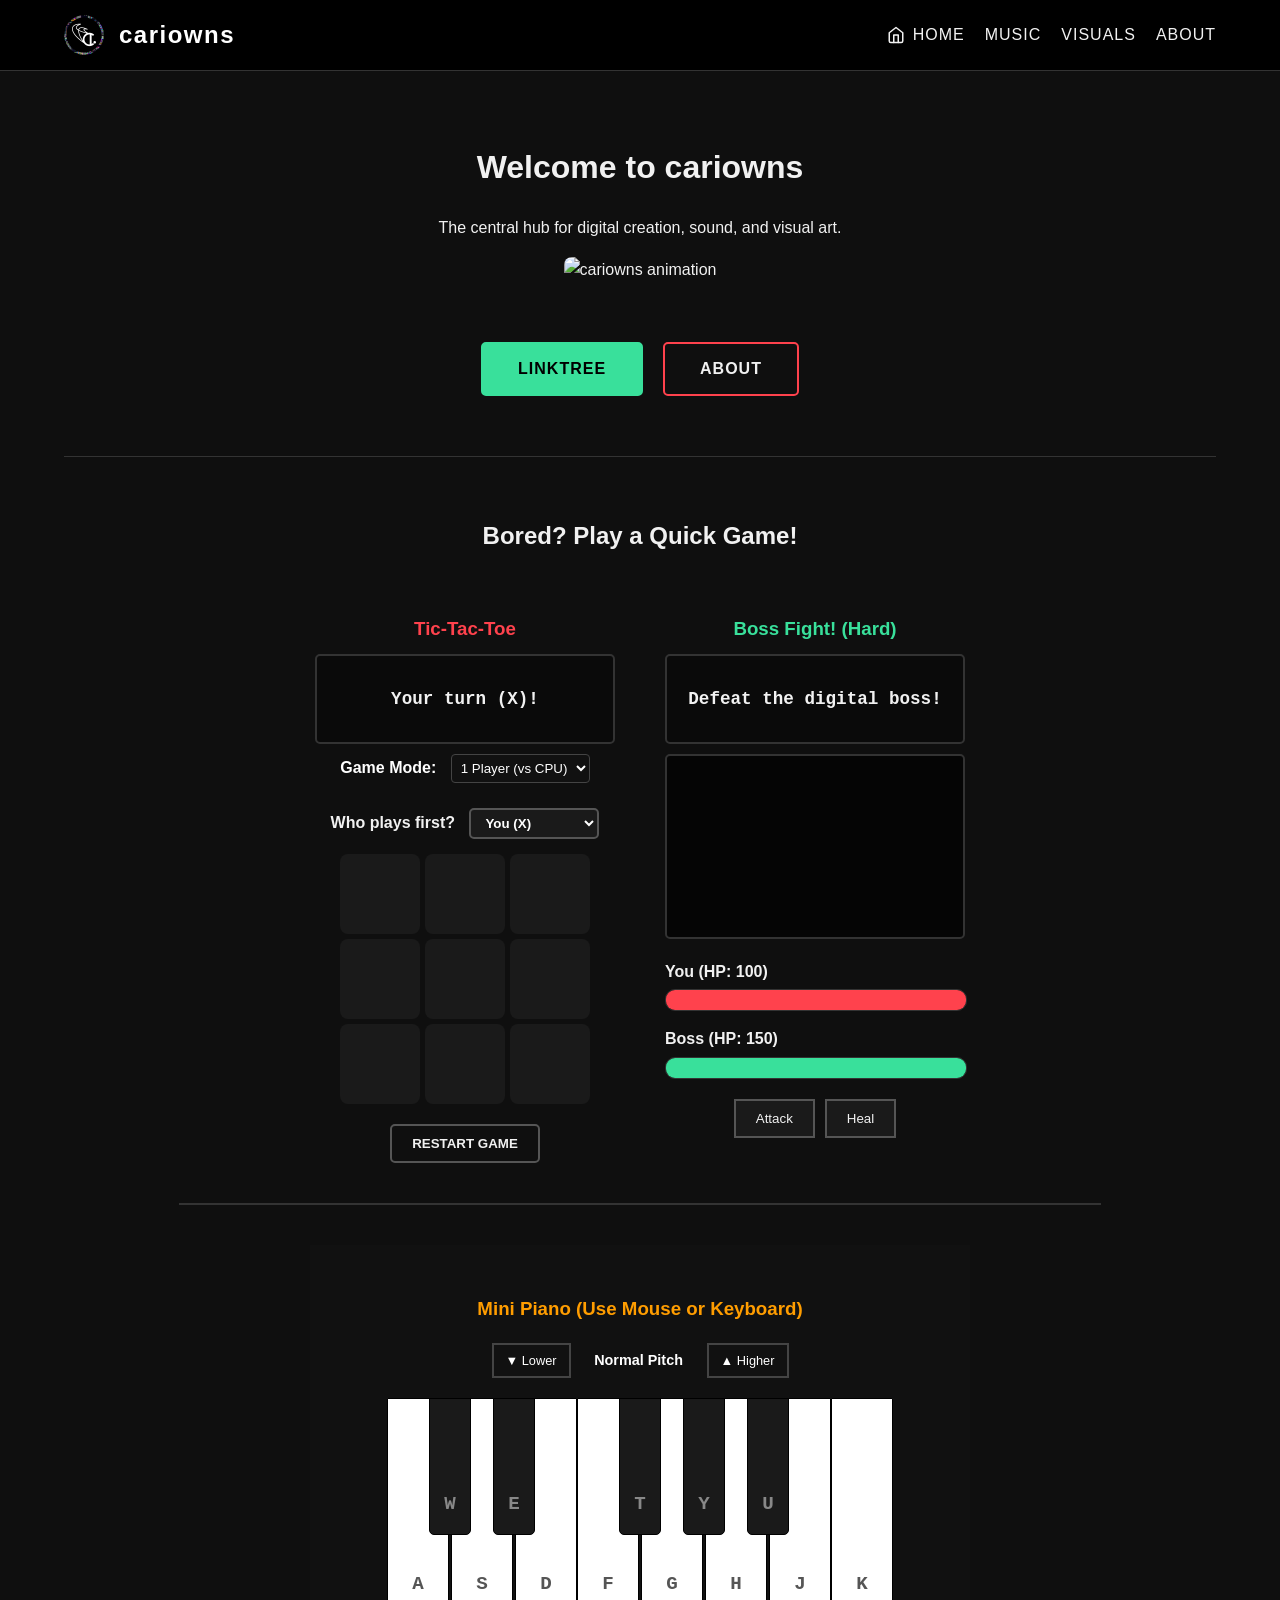
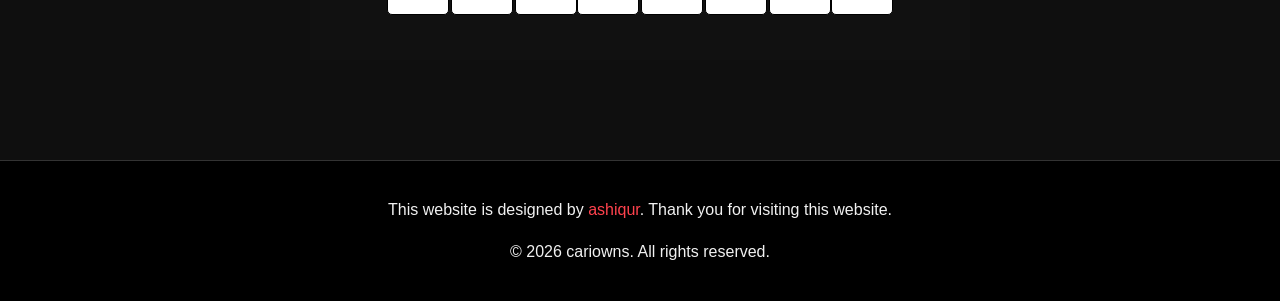
==== index.html @ ef5b1ccc "Update index.html" ====
<!DOCTYPE html>
<html lang="en">
<head>
    <meta charset="UTF-8">
    <meta name="viewport" content="width=device-width, initial-scale=1.0">
    <title>cariowns | Construction Site</title>
    
    <!-- Meta Tags for Social Media Sharing -->
    <meta name="title" content="cariowns" />
    <meta name="description" content="The official website of cariowns. Discover new music and digital projects." />

    <!-- Open Graph (Facebook, Discord, iMessage) -->
    <meta property="og:type" content="website" />
    <meta property="og:url" content="https://ashiiqur.github.io/cariowns_alpha/" />
    <meta property="og:title" content="cariowns" />
    <meta property="og:description" content="The official construction site of cariowns. Support us in the creation of this website on GitHub." />
    <meta property="og:image" content="https://ashiiqur.github.io/cariowns_alpha/preview.jpg?v=3" />

    <!-- Twitter -->
    <meta property="twitter:card" content="summary_large_image" />
    <meta property="twitter:url" content="https://ashiiqur.github.io/cariowns_alpha/" />
    <meta property="twitter:title" content="cariowns" />
    <meta property="twitter:description" content="The official construction site of cariowns. Support us in the creation of this website on GitHub." />
    <meta property="twitter:image" content="https://ashiiqur.github.io/cariowns_alpha/preview.jpg?v=3" />
    
    <link rel="icon" type="image/jpeg" href="favicon.jpg">
    <!-- Linking the global CSS file -->
    <link rel="stylesheet" href="style.css">
</head>
<body>

    <header>
        <div class="logo">
            <!-- Logo and Text aligned perfectly -->
            <a href="./" style="display: flex; align-items: center; text-decoration: none; gap: 15px;">
                <img src="assets/logo.png" alt="cariowns logo">
                <span style="font-size: 24px; font-weight: bold; letter-spacing: 1.5px; color: #ffffff;">cariowns</span>
            </a>
        </div>
        
        <!-- The Hamburger Button (Hidden on desktop) -->
        <button class="menu-toggle" aria-label="Toggle menu">
            &#9776;
        </button>

        <!-- Navigation Links -->
        <nav class="nav-links">
            <a href="./">
                <!-- This SVG is the Home Icon -->
                <svg width="18" height="18" viewBox="0 0 24 24" fill="none" stroke="currentColor" stroke-width="2" stroke-linecap="round" stroke-linejoin="round">
                    <path d="M3 9l9-7 9 7v11a2 2 0 0 1-2 2H5a2 2 0 0 1-2-2z"></path>
                    <polyline points="9 22 9 12 15 12 15 22"></polyline>
                </svg>
                Home
            </a>
            <a href="MUSIC">Music</a>
            <a href="VISUALS">Visuals</a>
            <a href="ABOUT/">About</a>
        </nav>
    </header>

    <main>
        <h1>Welcome to cariowns</h1>
        <p>The central hub for digital creation, sound, and visual art.</p>
        <img src="assets/ashiqur.gif" alt="cariowns animation" class="hero-image">
        <!-- Home Page Buttons -->
        <div class="home-buttons">
            <a href="https://linktr.ee/cariowns" target="_blank" class="btn linktree-btn">Linktree</a>
            <a href="ABOUT/" class="btn about-btn">About</a>
        </div>
        <!-- Games Section -->
        <div class="games-container">
            <!-- Centered Main Title -->
            <h2 class="games-main-title">Bored? Play a Quick Game!</h2>
            
            <div class="all-games-wrapper">
                
                <!-- Game 1: Tic-Tac-Toe -->
                <div class="game-box">
    <h3 style="color: var(--accent-color); margin-bottom: 10px;">Tic-Tac-Toe</h3>
    
    <!-- Paste the battle screen right here! -->
    <div class="battle-screen">
        <p id="game-status" style="margin: 0; font-family: monospace; font-size: 1.1rem; font-weight: bold;">Your turn (X)!</p>
    </div>

    <div style="margin-bottom: 15px;">
        <label for="game-mode" style="color: white; margin-right: 10px; font-weight: bold;">Game Mode:</label>
        <select id="game-mode" style="background: #111; color: white; border: 1px solid #444; padding: 5px; border-radius: 4px; cursor: pointer;">
            <option value="1p">1 Player (vs CPU)</option>
            <option value="2p">2 Players (Local)</option>
        </select>
    </div>
    <div style="margin-bottom: 15px; margin-top: 10px;">
    <label for="first-player" style="font-weight: bold; margin-right: 10px;">Who plays first?</label>
    <select id="first-player" class="turn-dropdown">
        <option value="player">You (X)</option>
        <option value="computer">Computer (O)</option>
    </select>
</div>
                    <div class="tic-tac-toe-board">
                        <div class="cell" data-index="0"></div>
                        <div class="cell" data-index="1"></div>
                        <div class="cell" data-index="2"></div>
                        <div class="cell" data-index="3"></div>
                        <div class="cell" data-index="4"></div>
                        <div class="cell" data-index="5"></div>
                        <div class="cell" data-index="6"></div>
                        <div class="cell" data-index="7"></div>
                        <div class="cell" data-index="8"></div>
                    </div>
                    <button id="reset-game" class="btn">Restart Game</button>
                </div>

                <!-- Game 2: Boss Fight Fighter -->
                <div class="game-box">
                    <h3 style="color: #39E09B; margin-bottom: 10px;">Boss Fight! (Hard)</h3>
                    
                    <!-- NEW RETRO BATTLE SCREEN -->
                    <div class="battle-screen">
                        <p id="fighter-status">Defeat the digital boss!</p>
                    </div>
                    <div class="bullet-screen">
                        <!-- Player's bullet (shoots left to right) -->
                        <div class="pixel-bullet player-bullet"></div>
                        <!-- Boss's bullet (shoots right to left) -->
                        <div class="pixel-bullet boss-bullet"></div>
                        <!-- A second boss bullet for chaos! -->
                        <div class="pixel-bullet boss-bullet-2"></div>
                    </div>
                    
                    <div class="health-bars">
                        <div class="hp-box">
                            <span>You (HP: <span id="p-hp-text">100</span>)</span>
                            <div class="hp-bar-bg"><div id="player-hp" class="hp-fill player-hp"></div></div>
                        </div>
                        <div class="hp-box">
                            <span>Boss (HP: <span id="b-hp-text">150</span>)</span>
                            <div class="hp-bar-bg"><div id="boss-hp" class="hp-fill boss-hp"></div></div>
                        </div>
                    </div>

                    <div class="fighter-controls">
                        <button id="btn-attack" class="btn action-btn">Attack</button>
                        <button id="btn-heal" class="btn action-btn">Heal</button>
                        <button id="reset-fighter" class="btn" style="display: none;">Play Again</button>
                    </div>
                </div>
            </div>
        </div>
        <!-- This creates the divider line -->
    <hr class="section-divider">

    <!-- Game 3: Mini Piano -->
    <div class="game-box piano-container">
        <h3 style="color: #ff9d00; margin-bottom: 20px;">Mini Piano (Use Mouse or Keyboard)</h3>
        <div class="pitch-box">
            <button id="pitch-down">▼ Lower</button>
            <span id="pitch-display">Normal Pitch</span>
            <button id="pitch-up">▲ Higher</button>
        </div>
        <div class="piano">
            <div class="key white" data-note="C4">A</div>
            <div class="key black" data-note="C#4">W</div>
            <div class="key white" data-note="D4">S</div>
            <div class="key black" data-note="D#4">E</div>
            <div class="key white" data-note="E4">D</div>
            <div class="key white" data-note="F4">F</div>
            <div class="key black" data-note="F#4">T</div>
            <div class="key white" data-note="G4">G</div>
            <div class="key black" data-note="G#4">Y</div>
            <div class="key white" data-note="A4">H</div>
            <div class="key black" data-note="A#4">U</div>
            <div class="key white" data-note="B4">J</div>
            <div class="key white" data-note="C5">K</div>
        </div>
    </div>
    </main>

    <footer>
        <p>This website is designed by <a href="https://instagram.com/ashiqur.sf" target="_blank">ashiqur</a>. Thank you for visiting this website.</p>
        <p>&copy; 2026 cariowns. All rights reserved.</p>
    </footer>

    <!-- Hamburger Menu Script -->
    <script>
        const menuBtn = document.querySelector('.menu-toggle');
        const navLinks = document.querySelector('.nav-links');

        menuBtn.addEventListener('click', () => {
            navLinks.classList.toggle('active');
        });
    </script>
<script>
        const cells = document.querySelectorAll('.cell');
        const statusText = document.getElementById('game-status');
        const resetButton = document.getElementById('reset-game');
        const firstPlayerSelect = document.getElementById('first-player');
        const gameModeSelect = document.getElementById('game-mode'); // The new Game Mode dropdown
        
        let board = ["", "", "", "", "", "", "", "", ""];
        let playerMoves = []; 
        let computerMoves = []; // We will also use this for Player 2's moves!
        let gameActive = true;
        let isComputerThinking = false; 
        
        // --- NEW 2-PLAYER VARIABLES ---
        let isTwoPlayer = false; 
        let currentPlayer = "X"; // Tracks whose turn it is in 2P mode

        const winConditions = [
            [0, 1, 2], [3, 4, 5], [6, 7, 8],
            [0, 3, 6], [1, 4, 7], [2, 5, 8],
            [0, 4, 8], [2, 4, 6]
        ];

        cells.forEach(cell => cell.addEventListener('click', handleCellClick));
        resetButton.addEventListener('click', resetGame);
        firstPlayerSelect.addEventListener('change', resetGame); 

        // --- NEW GAME MODE LISTENER ---
        gameModeSelect.addEventListener('change', (e) => {
            isTwoPlayer = (e.target.value === '2p');
            // Hide the "Who plays first" dropdown in 2P mode to avoid confusion
            firstPlayerSelect.parentElement.style.display = isTwoPlayer ? 'none' : 'block';
            resetGame();
        });

        function handleCellClick(e) {
            const index = e.target.getAttribute('data-index');
            
            if (board[index] !== "" || !gameActive || isComputerThinking) return;

            if (isTwoPlayer) {
                // ==========================
                // 2-PLAYER LOCAL MODE LOGIC
                // ==========================
                let currentQueue = currentPlayer === "X" ? playerMoves : computerMoves;
                placePiece(index, currentPlayer, currentQueue);
                checkWinner();

                if (gameActive) {
                    // Switch turns
                    currentPlayer = currentPlayer === "X" ? "O" : "X";
                    statusText.innerText = `Player ${currentPlayer}'s turn!`;
                    statusText.style.color = currentPlayer === "X" ? "var(--text-color)" : "#39E09B";
                }
            } else {
                // ==========================
                // 1-PLAYER VS CPU LOGIC
                // ==========================
                placePiece(index, "X", playerMoves);
                checkWinner();

                if (gameActive) {
                    isComputerThinking = true; 
                    statusText.innerText = "Computer is thinking..."; 
                    statusText.style.color = "#39E09B";
                    setTimeout(computerMove, 500); 
                }
            }
        }

        function placePiece(index, player, moveQueue) {
            board[index] = player;
            let cell = document.querySelector(`.cell[data-index="${index}"]`);
            cell.innerText = player;
            cell.classList.add(player.toLowerCase());
            cell.classList.remove('fading');
            moveQueue.push(index);

            if (moveQueue.length > 3) {
                let oldestIndex = moveQueue.shift();
                board[oldestIndex] = ""; 
                let oldestCell = document.querySelector(`.cell[data-index="${oldestIndex}"]`);
                oldestCell.innerText = ""; 
                oldestCell.classList.remove(player.toLowerCase(), 'fading');
            }

            if (moveQueue.length === 3) {
                let nextToFadeIndex = moveQueue[0];
                let nextToFadeCell = document.querySelector(`.cell[data-index="${nextToFadeIndex}"]`);
                nextToFadeCell.classList.add('fading');
            }
        }

        function computerMove() {
            let available = [];
            board.forEach((val, idx) => { if (val === "") available.push(idx); });
            if (available.length === 0) return;

            let selectedIdx = -1;

            // 1. Computer tries to win
            for(let i=0; i<winConditions.length; i++) {
                let [a,b,c] = winConditions[i];
                let line = [board[a], board[b], board[c]];
                if (line.filter(x => x === "O").length === 2 && line.filter(x => x === "").length === 1) {
                    selectedIdx = line.indexOf("") === 0 ? a : (line.indexOf("") === 1 ? b : c);
                    break;
                }
            }

            // 2. Computer blocks you
            if (selectedIdx === -1) {
                for(let i=0; i<winConditions.length; i++) {
                    let [a,b,c] = winConditions[i];
                    let line = [board[a], board[b], board[c]];
                    if (line.filter(x => x === "X").length === 2 && line.filter(x => x === "").length === 1) {
                        selectedIdx = line.indexOf("") === 0 ? a : (line.indexOf("") === 1 ? b : c);
                        break;
                    }
                }
            }

           // 3. Strategic choice (Center -> Corners -> Edges)
            if (selectedIdx === -1) {
                // First priority: Take the center if it's open
                if (board[4] === "") {
                    selectedIdx = 4;
                } else {
                    // Second priority: Try to take an open corner
                    const corners = [0, 2, 6, 8].filter(idx => board[idx] === "");
                    if (corners.length > 0) {
                        // Pick a random available corner
                        selectedIdx = corners[Math.floor(Math.random() * corners.length)];
                    } else {
                        // Last priority: Take whatever edge is left
                        selectedIdx = available[Math.floor(Math.random() * available.length)];
                    }
                }
            }

            placePiece(selectedIdx, "O", computerMoves);
            checkWinner();
            isComputerThinking = false; 
            
            if (gameActive) {
                statusText.innerText = "Your turn (X)!";
                statusText.style.color = "var(--text-color)";
            }
        }

        function checkWinner() {
            let roundWon = false;
            let winner = "";

            for (let i = 0; i < winConditions.length; i++) {
                const [a, b, c] = winConditions[i];
                if (board[a] && board[a] === board[b] && board[a] === board[c]) {
                    roundWon = true;
                    winner = board[a];
                    break;
                }
            }

            if (roundWon) {
                if (isTwoPlayer) {
                    statusText.innerText = `Player ${winner} Wins! 🎉`;
                } else {
                    statusText.innerText = winner === "X" ? "You Win! 🎉" : "Computer Wins! 🤖";
                }
                statusText.style.color = winner === "X" ? "var(--accent-color)" : "#39E09B";
                gameActive = false;
                cells.forEach(cell => cell.classList.remove('fading'));
            }
        }

        function resetGame() {
            board = ["", "", "", "", "", "", "", "", ""];
            playerMoves = [];
            computerMoves = [];
            gameActive = true;
            isComputerThinking = false;
            currentPlayer = "X"; // Always reset to X
            
            cells.forEach(cell => {
                cell.innerText = "";
                cell.classList.remove("x", "o", "fading");
            });

            if (isTwoPlayer) {
                statusText.innerText = "Player X's turn!";
                statusText.style.color = "var(--text-color)";
            } else {
                if (firstPlayerSelect.value === 'computer') {
                    statusText.innerText = "Computer is thinking...";
                    statusText.style.color = "#39E09B";
                    isComputerThinking = true;
                    setTimeout(computerMove, 500); 
                } else {
                    statusText.innerText = "You vs. Computer. Your turn (X)!";
                    statusText.style.color = "var(--text-color)";
                }
            }
        }
    </script>
    <!-- Fighter Game Logic -->
    <script>
        let playerHp = 100;
        let bossHp = 150; // Boss starts with more HP!
        let fighterActive = true;

        const pBar = document.getElementById('player-hp');
        const bBar = document.getElementById('boss-hp');
        const pText = document.getElementById('p-hp-text');
        const bText = document.getElementById('b-hp-text');
        const fStatus = document.getElementById('fighter-status');
        const attackBtn = document.getElementById('btn-attack');
        const healBtn = document.getElementById('btn-heal');
        const resetFighterBtn = document.getElementById('reset-fighter');

        attackBtn.addEventListener('click', () => playerTurn('attack'));
        healBtn.addEventListener('click', () => playerTurn('heal'));
        resetFighterBtn.addEventListener('click', resetFighter);

        function updateBars() {
            pBar.style.width = Math.max(0, playerHp) + '%';
            bBar.style.width = (Math.max(0, bossHp) / 1.5) + '%'; // Divided by 1.5 because max is 150
            pText.innerText = Math.max(0, playerHp);
            bText.innerText = Math.max(0, bossHp);
        }

        function playerTurn(action) {
            if(!fighterActive) return;

            if(action === 'attack') {
                let dmg = Math.floor(Math.random() * 11) + 10; 
                bossHp -= dmg;
                fStatus.innerHTML = `💥 BANG! 🔫<br>You dealt ${dmg} damage.`;
                fStatus.style.color = 'var(--accent-color)';
                
                // 🔫 FIRE THE PLAYER BULLET!
                const pBullet = document.querySelector('.player-bullet');
                if(pBullet) {
                    pBullet.classList.remove('firing'); 
                    void pBullet.offsetWidth; // Force reset
                    pBullet.classList.add('firing'); // Shoot!
                }
                
            } else {
                let heal = Math.floor(Math.random() * 16) + 15; 
                playerHp = Math.min(100, playerHp + heal);
                fStatus.innerHTML = `✨ HEALED ✨<br>Recovered ${heal} HP!`;
                fStatus.style.color = '#39E09B';
            }

            updateBars();
            checkFighterWin();

            if(fighterActive) {
                attackBtn.disabled = true;
                healBtn.disabled = true;
                setTimeout(bossTurn, 1000); 
            }
        }

        function bossTurn() {
            let dmg = Math.floor(Math.random() * 16) + 15; 
            playerHp -= dmg;
            fStatus.innerHTML = `🩸 OUCH! 🩸<br>Boss hit for ${dmg} damage.`;
            fStatus.style.color = 'white';
            
            // 🔫 FIRE THE BOSS BULLETS!
            const bBullet1 = document.querySelector('.boss-bullet');
            const bBullet2 = document.querySelector('.boss-bullet-2');
            if(bBullet1 && bBullet2) {
                bBullet1.classList.remove('firing');
                bBullet2.classList.remove('firing');
                void bBullet1.offsetWidth; // Force reset
                bBullet1.classList.add('firing'); // Shoot bullet 1!
                bBullet2.classList.add('firing'); // Shoot bullet 2!
            }

            updateBars();
            checkFighterWin();
            attackBtn.disabled = false;
            healBtn.disabled = false;
        }
        function checkFighterWin() {
            if(bossHp <= 0) {
                fStatus.innerHTML = "🏆 VICTORY! 🏆<br>You defeated the Boss!";
                fStatus.style.color = '#39E09B';
                endFighter();
            } else if (playerHp <= 0) {
                fStatus.innerHTML = "💀 GAME OVER 💀<br>You were destroyed.";
                fStatus.style.color = 'var(--accent-color)';
                endFighter();
            }
        }
        function endFighter() {
            fighterActive = false;
            attackBtn.style.display = 'none';
            healBtn.style.display = 'none';
            resetFighterBtn.style.display = 'inline-block';
        }

        function resetFighter() {
            playerHp = 100;
            bossHp = 150;
            fighterActive = true;
            fStatus.innerText = "Defeat the digital boss!";
            fStatus.style.color = 'white';
            attackBtn.style.display = 'inline-block';
            healBtn.style.display = 'inline-block';
            resetFighterBtn.style.display = 'none';
            attackBtn.disabled = false;
            healBtn.disabled = false;
            updateBars();
        }
// ==========================================
        // 🎹 ADVANCED MINI PIANO LOGIC
        // ==========================================
        
        const AudioContext = window.AudioContext || window.webkitAudioContext;
        const audioCtx = new AudioContext();

        const frequencies = {
            "C4": 261.63, "C#4": 277.18, "D4": 293.66, "D#4": 311.13,
            "E4": 329.63, "F4": 349.23, "F#4": 369.99, "G4": 392.00,
            "G#4": 415.30, "A4": 440.00, "A#4": 466.16, "B4": 493.88,
            "C5": 523.25
        };

        // This object acts as the piano's "memory"
        const activeNotes = {};
        
        // --- NEW PITCH SHIFT LOGIC ---
        let currentPitchShift = 0; // 0 is normal, 1 is an octave up, -1 is an octave down
        const pitchDisplay = document.getElementById('pitch-display');

        document.getElementById('pitch-down').addEventListener('click', () => {
            if (currentPitchShift > -2) currentPitchShift--; // Limit to 2 octaves down
            updatePitchDisplay();
        });

        document.getElementById('pitch-up').addEventListener('click', () => {
            if (currentPitchShift < 2) currentPitchShift++; // Limit to 2 octaves up
            updatePitchDisplay();
        });

        function updatePitchDisplay() {
            if (currentPitchShift === 0) pitchDisplay.innerText = "Normal Pitch";
            else if (currentPitchShift > 0) pitchDisplay.innerText = `Pitch +${currentPitchShift}`;
            else pitchDisplay.innerText = `Pitch ${currentPitchShift}`;
        }

        // --- UPGRADED START NOTE FUNCTION ---
        function startNote(note) {
            if (!frequencies[note]) return;
            if (audioCtx.state === 'suspended') audioCtx.resume();
            
            if (activeNotes[note]) return;

            const osc = audioCtx.createOscillator();
            const gainNode = audioCtx.createGain();
            
            osc.type = 'triangle'; 
            
            // MAGIC MATH: Multiply the frequency by 2 to go up an octave, divide by 2 to go down!
            const shiftedFrequency = frequencies[note] * Math.pow(2, currentPitchShift);
            osc.frequency.setValueAtTime(shiftedFrequency, audioCtx.currentTime);
            
            gainNode.gain.setValueAtTime(1, audioCtx.currentTime);
            
            osc.connect(gainNode);
            gainNode.connect(audioCtx.destination);
            
            osc.start();
            
            activeNotes[note] = { osc, gainNode };
        }

        function stopNote(note) {
            if (!activeNotes[note]) return;

            const { osc, gainNode } = activeNotes[note];
            
            // When released, fade it out smoothly over half a second
            gainNode.gain.setValueAtTime(gainNode.gain.value, audioCtx.currentTime);
            gainNode.gain.exponentialRampToValueAtTime(0.001, audioCtx.currentTime + 0.5); 
            osc.stop(audioCtx.currentTime + 0.5);
            
            // Delete from memory
            delete activeNotes[note];
        }

        // --- MOUSE AND DRAG TRACKING ---
        let isMouseDown = false;
        document.addEventListener('mousedown', () => isMouseDown = true);
        document.addEventListener('mouseup', () => isMouseDown = false);

        const pianoKeys = document.querySelectorAll('.key');
        
        pianoKeys.forEach(key => {
            const note = key.getAttribute('data-note');

            // 1. Initial Click Down
            key.addEventListener('mousedown', () => {
                startNote(note);
                key.classList.add('active');
            });

            // 2. Dragging over keys while holding the mouse button!
            key.addEventListener('mouseenter', () => {
                if (isMouseDown) {
                    startNote(note);
                    key.classList.add('active');
                }
            });

            // 3. Releasing the mouse OR sliding off the key
            key.addEventListener('mouseup', () => {
                stopNote(note);
                key.classList.remove('active');
            });
            key.addEventListener('mouseleave', () => {
                stopNote(note);
                key.classList.remove('active');
            });
        });

        // --- KEYBOARD TRACKING ---
        const keyMap = {
            'a': 'C4', 'w': 'C#4', 's': 'D4', 'e': 'D#4', 'd': 'E4',
            'f': 'F4', 't': 'F#4', 'g': 'G4', 'y': 'G#4', 'h': 'A4',
            'u': 'A#4', 'j': 'B4', 'k': 'C5'
        };

        // When you press a keyboard key DOWN
        document.addEventListener('keydown', (e) => {
            if (e.repeat) return; 
            const note = keyMap[e.key.toLowerCase()];
            if (note) {
                startNote(note);
                const keyElement = document.querySelector(`.key[data-note="${note}"]`);
                if (keyElement) keyElement.classList.add('active');
            }
        });

        // When you let GO of the keyboard key
        document.addEventListener('keyup', (e) => {
            const note = keyMap[e.key.toLowerCase()];
            if (note) {
                stopNote(note);
                const keyElement = document.querySelector(`.key[data-note="${note}"]`);
                if (keyElement) keyElement.classList.remove('active');
            }
        });
    </script>
</body>
</html>
---- style.css ----
/* style.css */
:root {
    --bg-color: #0f0f0f;
    --text-color: #f1f1f1;
    --accent-color: #ff424d; /* A vibrant accent for links/buttons */
}

html, body {
    margin: 0;
    padding: 0;
    width: 100%;
    font-family: 'Segoe UI', Tahoma, Geneva, Verdana, sans-serif;
    background-color: var(--bg-color);
    color: var(--text-color);
    line-height: 1.6;
    overflow-x: hidden; /* Prevents horizontal scrolling issues */
}

/* Navigation Bar */
header {
    background-color: #000;
    padding: 15px 5%;
    display: flex;
    justify-content: space-between;
    align-items: center;
    border-bottom: 1px solid #333;
    position: relative; /* Required so the mobile menu attaches properly */
}

.logo img {
    height: 40px;
}

/* Desktop Navigation Container */
.nav-links {
    display: flex;
    align-items: center; 
}

/* Desktop Navigation Links */
.nav-links a {
    display: flex; 
    align-items: center;
    gap: 8px;
    color: var(--text-color);
    text-decoration: none;
    margin-left: 20px;
    font-weight: 500;
    text-transform: uppercase; /* THIS MAKES ALL LETTERS CAPITAL */
    letter-spacing: 1px;       /* This adds a tiny bit of space between the letters */
    transition: color 0.3s;
}

.nav-links a:hover {
    color: var(--accent-color);
    font-weight: bold !important;
}
.nav-links a.active {
    color: var(--accent-color) !important;
    font-weight: 700 !important;
}

/* Main Content Area */
main {
    padding: 50px 5%;
    min-height: 70vh;
    text-align: center;
}

.hero-image {
    max-width: 100%;
    height: auto;
    border-radius: 8px;
    margin-bottom: 30px;
}

/* Footer */
footer {
    background-color: #000;
    text-align: center;
    padding: 20px;
    border-top: 1px solid #333;
}

footer a {
    color: var(--accent-color);
    text-decoration: none;
}

/* =========================================
   MOBILE MENU STYLES 
   ========================================= */

/* Hide the hamburger button on desktop screens */
.menu-toggle {
    display: none;
    background: none;
    border: none;
    color: var(--text-color);
    font-size: 28px;
    cursor: pointer;
}

/* When the screen is smaller than 768px (Tablets and Phones) */
@media (max-width: 768px) {
    
    /* Show the hamburger button */
    .menu-toggle {
        display: block;
    }

    /* Redesign the nav into a dropdown menu */
    .nav-links {
        display: none; 
        flex-direction: column; 
        align-items: center; /* <--- THIS IS THE MAGIC LINE FOR MOBILE CENTERING */
        position: absolute; 
        top: 100%; 
        left: 0;
        width: 100%;
        background-color: #000;
        border-bottom: 1px solid #333;
        padding: 20px 0;
        z-index: 100; 
    }

  /* Space out the links and FORCE them to the center on mobile */
    .nav-links a {
        display: flex !important;          /* Keeps icon and text side-by-side */
        align-items: center !important;    /* Forces text to align middle with icon */
        width: 100% !important;
        justify-content: center !important;
        margin: 15px 0 !important;
        padding: 0 !important;
        font-size: 18px;
        text-transform: uppercase !important;
        letter-spacing: 1px !important;
    }

    /* This class is triggered by the JavaScript script */
    .nav-links.active {
        display: flex;
    }
}
/* =========================================
   MUSIC PAGE STYLES 
   ========================================= */
.music-grid {
    display: grid;
    grid-template-columns: repeat(auto-fit, minmax(300px, 1fr));
    gap: 30px;
    margin-top: 40px;
}

.music-card {
    background-color: #1a1a1a;
    padding: 20px;
    border-radius: 12px;
    text-align: left;
    transition: transform 0.3s ease, box-shadow 0.3s ease;
}

.music-card:hover {
    transform: translateY(-5px);
    box-shadow: 0 10px 20px rgba(0,0,0,0.5);
}

.album-art {
    width: 100%;
    height: auto;
    border-radius: 8px;
    margin-bottom: 15px;
    aspect-ratio: 1 / 1;
    object-fit: cover;
}

.music-card h3 {
    margin: 0 0 5px 0;
    color: var(--accent-color);
}

.music-card p {
    margin: 0 0 15px 0;
    font-size: 14px;
    color: #aaa;
}

audio {
    width: 100%;
    outline: none;
}
/* Styling for the clickable track titles */
.music-card h3 a {
    color: inherit; /* Keeps the red color you already set for the h3 */
    text-decoration: none; /* Removes the default blue underline */
    transition: opacity 0.3s ease; /* Smooth transition for the hover effect */
}

/* Adds a nice effect when they hover over the title */
.music-card h3 a:hover {
    opacity: 0.7; /* Makes it slightly transparent to show it's clickable */
    text-decoration: underline; /* Optional: adds a neat underline on hover */
}
/* Smooth transition for the image */
.music-card a .album-art {
    transition: transform 0.3s ease, filter 0.3s ease;
}

/* Zooms in slightly and brightens when hovered */
.music-card a:hover .album-art {
    transform: scale(1.05); /* Makes the image 5% bigger */
    filter: brightness(1.1); /* Makes it slightly brighter */
}

/* =========================================
   VISUALS PAGE STYLES 
   ========================================= */
/* --- THE GALLERY GRID CONTAINER --- */
.gallery-grid {
    display: grid;
    /* MAGIC MATH: This automatically creates columns that are at least 300px wide. 
       If the screen is huge, it makes 3 or 4 columns. 
       If it's a tiny phone, it forces them into 1 column! */
    grid-template-columns: repeat(auto-fit, minmax(250px, 1fr));
    gap: 20px; /* Space between the art pieces */
    gap: 20px;
    margin-top: 40 px;
}

/* --- THE GALLERY IMAGES --- */
.gallery-item {
    position: relative;
    overflow: hidden;
    border-radius: 12px;
    aspect-ratio:1/1;
}

.gallery-item img {
    width: 100%;
    height: 100%;
    object-fit: cover;
    transition: transform 0.5s ease; /* Optional: sets up a hover effect */
}

/* Optional: Make the art pop up slightly when you hover over it! */
.gallery-item:hover img {
    transform: scale(1.1);
}

/* The dark bar that slides up with the title */
.gallery-overlay {
    position: absolute;
    bottom: 0;
    left: 0;
    width: 100%;
    background: rgba(0, 0, 0, 0.8);
    color: #fff;
    padding: 15px;
    text-align: center;
    font-weight: bold;
    transform: translateY(100%); /* Hides it below the image */
    transition: transform 0.3s ease;
    box-sizing: border-box;
}

/* Slides the dark bar up when you hover */
.gallery-item:hover .gallery-overlay {
    transform: translateY(0);
}
/* Styling for text links inside paragraphs */
.text-link {
    color: var(--text-color); /* Keeps it white to match the paragraph */
    text-decoration: underline; /* Adds the underline */
}

.text-link:hover {
    font-weight: bold; /* Makes it bold on hover */
    color: var(--accent-color); /* Optional: turns it red on hover for extra flair! Remove this line if you want it to stay white */
}
/* About Page Contact Section */
.contact-section {
    margin-top: 50px;
    padding-top: 40px;
    border-top: 1px solid #333; /* Adds a subtle dark grey line above the section */
}

.email-btn {
    display: inline-block;
    padding: 12px 30px;
    border: 2px solid var(--accent-color);
    color: var(--text-color);
    text-decoration: none;
    font-weight: bold;
    border-radius: 5px; /* Slightly rounded corners */
    transition: all 0.3s ease;
}

/* Fills the button with your red accent color when hovered */
.email-btn:hover {
    background-color: var(--accent-color);
    color: #ffffff; /* Ensures the text stays white */
}
/* --- HOME PAGE BUTTONS --- */
.home-buttons {
    display: flex;
    justify-content: center; /* Centers the buttons */
    gap: 20px; /* Space between the two buttons */
    margin-top: 30px; /* Space between the GIF and the buttons */
}

/* Base style for both buttons */
.home-buttons .btn {
    padding: 12px 35px;
    font-weight: bold;
    text-transform: uppercase;
    letter-spacing: 1px;
    text-decoration: none;
    border-radius: 5px;
    transition: all 0.3s ease;
}

/* Green Linktree Button */
.linktree-btn {
    background-color: #39E09B; /* A nice Linktree-style vibrant green */
    color: #000000; /* Dark text reads best on the green */
    border: 2px solid #39E09B;
}

.linktree-btn:hover {
    background-color: transparent;
    color: #39E09B; /* Turns text green when hovered */
}

/* About Button (Matches your red accent!) */
.about-btn {
    background-color: transparent;
    color: var(--text-color);
    border: 2px solid var(--accent-color);
}

.about-btn:hover {
    background-color: var(--accent-color);
    color: #ffffff; /* Fills with red when hovered */
}
/* --- GAMES CONTAINER & WRAPPER --- */
.games-container {
    margin-top: 60px;
    padding-top: 40px;
    border-top: 1px solid #333;
}

.games-main-title {
    text-align: center;
    color: var(--text-color);
    margin-bottom: 40px; 
}

.all-games-wrapper {
    display: flex;
    flex-wrap: wrap; 
    justify-content: center;
    gap: 50px;
}

.game-box {
    display: flex;
    flex-direction: column;
    align-items: center;
    width: 100%;
    max-width: 300px; /* Keeps the games neat and compact */
}

/* --- FIGHTER GAME STYLES --- */
.health-bars {
    width: 100%;
    display: flex;
    flex-direction: column;
    gap: 15px;
    margin-bottom: 20px;
}

.hp-box {
    display: flex;
    flex-direction: column;
    align-items: flex-start;
    width: 100%;
    font-weight: bold;
}

.hp-bar-bg {
    width: 100%;
    height: 20px;
    background-color: #1a1a1a;
    border-radius: 10px;
    overflow: hidden;
    border: 1px solid #333;
    margin-top: 5px;
}

.hp-fill {
    height: 100%;
    width: 100%;
    transition: width 0.3s ease, background-color 0.3s ease;
}

.player-hp { background-color: var(--accent-color); }
.boss-hp { background-color: #39E09B; }

.fighter-controls {
    display: flex;
    gap: 10px;
    justify-content: center;
    width: 100%;
}

.action-btn {
    padding: 10px 20px;
    background-color: #1a1a1a;
    border: 2px solid #555;
    color: var(--text-color);
    cursor: pointer;
}

.action-btn:hover {
    background-color: #333;
}

#btn-attack:hover { border-color: var(--accent-color); color: var(--accent-color); }
#btn-heal:hover { border-color: #39E09B; color: #39E09B; }
/* --- TIC-TAC-TOE STYLES --- */
.tic-tac-toe-board {
    display: grid;
    grid-template-columns: repeat(3, 80px);
    gap: 5px;
    margin-bottom: 20px;
}

.cell {
    width: 80px;
    height: 80px;
    background-color: #1a1a1a;
    border-radius: 8px;
    display: flex;
    justify-content: center;
    align-items: center;
    font-size: 3rem;
    font-weight: bold;
    cursor: pointer;
    transition: background-color 0.3s ease;
}

.cell:hover {
    background-color: #2a2a2a;
}

.cell.x { color: var(--accent-color); }
.cell.o { color: #39E09B; }

/* Styling for the Tic-Tac-Toe Reset Button */
#reset-game {
    background-color: transparent;
    color: var(--text-color);
    border: 2px solid #555;
    padding: 10px 20px;
    cursor: pointer;
    border-radius: 5px;
    font-weight: bold;
    text-transform: uppercase;
    transition: all 0.3s ease;
}

#reset-game:hover {
    background-color: #555;
    color: #ffffff;
}
/* --- BATTLE SCREEN FOR BOTH GAMES --- */
.battle-screen {
    width: 100%;
    height: 90px; /* INCREASED vertical size! */
    background-color: #0a0a0a; 
    border: 2px solid #333; 
    border-radius: 5px;
    display: flex;
    justify-content: center;
    align-items: center;
    margin-bottom: 10px; /* Adjusted so dropdown fits nicely */
    padding: 10px;
    text-align: center;
    box-sizing: border-box; /* Locks the height perfectly static */
}

#fighter-status {
    margin: 0;
    font-family: monospace; /* Gives it a cool retro gaming text vibe! */
    font-size: 1.1rem;
    font-weight: bold;
}
/* Styling for the Boss Fight Play Again Button */
#reset-fighter {
    background-color: transparent;
    color: var(--text-color);
    border: 2px solid #555;
    padding: 10px 20px;
    cursor: pointer;
    border-radius: 5px;
    font-weight: bold;
    text-transform: uppercase;
    transition: all 0.3s ease;
    margin-top: 10px;
}

#reset-fighter:hover {
    background-color: #555;
    color: #ffffff;
}
/* Makes the oldest Tic-Tac-Toe piece fade out so you know it's going to disappear */
.cell.fading {
    opacity: 0.3;
    transform: scale(0.85); /* Shrinks it slightly */
    transition: all 0.3s ease;
}
/* --- TURN SELECTOR DROPDOWN --- */
.turn-dropdown {
    background-color: #1a1a1a;
    color: #ffffff;
    border: 2px solid #555;
    padding: 5px 10px;
    border-radius: 5px;
    cursor: pointer;
    font-weight: bold;
    transition: border-color 0.3s ease;
}

.turn-dropdown:hover, .turn-dropdown:focus {
    border-color: var(--accent-color);
    outline: none;
}
/* --- NEW BULLET ANIMATION SCREEN --- */
.bullet-screen {
    width: 100%;
    /* ⬇️ THIS HEIGHT PUSHES THE HEALTH BARS DOWN! Adjust this number if it doesn't align perfectly ⬇️ */
    height: 185px; 
    background-color: #050505; /* Extra dark background for the "firing range" */
    border: 2px solid #333;
    border-radius: 5px;
    margin-bottom: 20px;
    position: relative;
    overflow: hidden; /* Hides the bullets when they hit the edges */
    box-sizing: border-box;
}

/* Base style for all bullets */
.pixel-bullet {
    position: absolute;
    width: 20px;
    height: 4px;
    border-radius: 2px;
    opacity: 0; /* Hidden until animated */
}

/* Player Bullet (Hidden by default, waiting to be fired) */
.player-bullet {
    background-color: #ff4c4c;
    box-shadow: 0 0 8px #ff4c4c;
    top: 40%;
    /* Notice we removed the infinite animation here! */
}

/* Boss Bullet 1 (Hidden by default) */
.boss-bullet {
    background-color: #39E09B;
    box-shadow: 0 0 8px #39E09B;
    top: 20%;
}

/* Boss Bullet 2 (Hidden by default) */
.boss-bullet-2 {
    background-color: #39E09B;
    box-shadow: 0 0 8px #39E09B;
    top: 70%;
}

/* --- THE NEW TRIGGER CLASSES --- */
/* JavaScript will add these classes ONLY when an attack happens */
.player-bullet.firing {
    animation: shootRight 0.4s linear; /* Much faster bullet! */
}

.boss-bullet.firing {
    animation: shootLeft 0.4s linear;
}

.boss-bullet-2.firing {
    animation: shootLeft 0.4s linear;
    animation-delay: 0.1s; /* Slight delay so it looks like a double-shot */
}

/* Animation Keyframes: Left to Right */
@keyframes shootRight {
    0% { left: -20px; opacity: 1; }
    90% { opacity: 1; }
    100% { left: 100%; opacity: 0; }
}

/* Animation Keyframes: Right to Left */
@keyframes shootLeft {
    0% { right: -20px; opacity: 1; }
    90% { opacity: 1; }
    100% { right: 100%; opacity: 0; }
}
/* --- DIVIDER LINE --- */
.section-divider {
    border: 0;
    height: 2px;
    background-color: #333;
    margin: 40px auto;
    width: 80%; /* Keeps it centered nicely */
}

/* --- PIANO CONTAINER --- */
.piano-container {
    width: 100%;
    max-width: 600px;
    margin: 0 auto;
    text-align: center;
    background-color: #111;
    padding: 30px;
    margin-bottom: 50px;
}

/* --- PIANO KEYS --- */
.piano {
    display: inline-flex; /* Shrinks the box to perfectly hug the keys */
    max-width: 100%; /* Stops the box from growing wider than the screen */
    overflow-x: auto; /* Allows smooth left/right swiping on mobile! */
    margin: 0 auto; /* Keeps it dead-center on desktop, even zoomed in */
    padding-bottom: 15px; /* Room for the mobile scrollbar */
}

.key {
    border: 1px solid #000;
    border-radius: 0 0 5px 5px;
    cursor: pointer;
    display: flex;
    align-items: flex-end;
    justify-content: center;
    padding-bottom: 15px;
    font-weight: bold;
    font-family: monospace;
    font-size: 1.2rem;
    user-select: none; /* Prevents text highlighting when clicking fast */
    transition: background-color 0.1s ease;
}

/* White Keys */
.key.white {
    min-width: 60px !important; /* MAGIC FIX: Absolutely forbids squishing */
    width: 60px !important;
    flex-shrink: 0 !important;
    height: 200px;
    background-color: #ffffff;
    color: #555;
    z-index: 1;
}

.key.white:active, .key.white.active {
    background-color: #d4d4d4;
}

/* Black Keys */
.key.black {
    min-width: 40px !important; /* MAGIC FIX: Absolutely forbids squishing */
    width: 40px !important;
    flex-shrink: 0 !important;
    height: 120px;
    background-color: #1a1a1a;
    color: #888;
    z-index: 2;
    margin-left: -20px !important; /* Locks them exactly between the white keys */
    margin-right: -20px !important;
    border: 1px solid #000;
}

.key.black:active, .key.black.active {
    background-color: #333;
}
/* --- 1. PITCH CONTAINER (Forces 1 Line) --- */
.pitch-box {
    display: flex;
    justify-content: center;
    align-items: center;
    flex-wrap: nowrap; /* FORCES them to stay on one single horizontal line */
    gap: 8px; /* Space between buttons */
    margin-bottom: 20px;
    width: 100%;
}

/* --- 2. PITCH DISPLAY (Stops buttons from moving!) --- */
#pitch-display {
    display: inline-block;
    width: 120px; 
    text-align: center;
    color: #fff;
    font-family: 'Segoe UI', Roboto, Helvetica, Arial, sans-serif;
    -webkit-font-smoothing: antialiased;
    -moz-osx-font-smoothing: grayscale;
    font-weight: bold;
    font-size: 0.9rem;
    flex-shrink: 0; 
}

/* --- 3. PITCH BUTTONS --- */
#pitch-down, #pitch-up {
    background-color: #111;
    color: #ffffff;
    border: 2px solid #444;
    border-radius: 0px;
    font-family: 'Segoe UI', Roboto, Helvetica, Arial, sans-serif;
    -webkit-font-smoothing: antialiased;
    -moz-osx-font-smoothing: grayscale;
    font-size: 0.8rem; 
    padding: 8px 12px;
    cursor: pointer;
    white-space: nowrap; 
    transition: background-color 0.1s ease;
}

#pitch-down:hover, #pitch-up:hover {
    background-color: #222;
    border-color: #666;
}

#pitch-down:active, #pitch-up:active {
    background-color: #000;
    border-color: #333;
}
/* --- MOBILE RESPONSIVE PIANO FIX --- */
@media (max-width: 500px) {
    .piano-container {
        padding: 20px 5px; /* Reduces the bulky padding on phone screens */
    }
    
    .key.white {
        width: 12.5%; /* 100% divided by 8 keys = perfect fit! */
        font-size: 0.9rem; /* Slightly smaller text for keys */
    }
    
    .key.black {
        width: 8%; /* Shrink black keys proportionally */
        margin-left: -4%; /* Adjust negative margin to keep them centered */
        margin-right: -4%;
    }
}
/* --- GALLERY DATE STYLING --- */
.upload-date {
    font-family: monospace;
    font-size: 0.7rem;
    color: #00a8ff; /* Using a blue tint to match your glitch theme */
    margin-top: 8px;
    text-shadow: 1px 1px 0px #ff0000; /* Subtle glitch shadow */
    
    /* Hidden state */
    opacity: 0;
    transform: translateY(5px);
    transition: all 0.3s ease-in-out;
}

/* --- SHOW DATE ON HOVER --- */
.gallery-item:hover .upload-date {
    opacity: 1;
    transform: translateY(0);
}
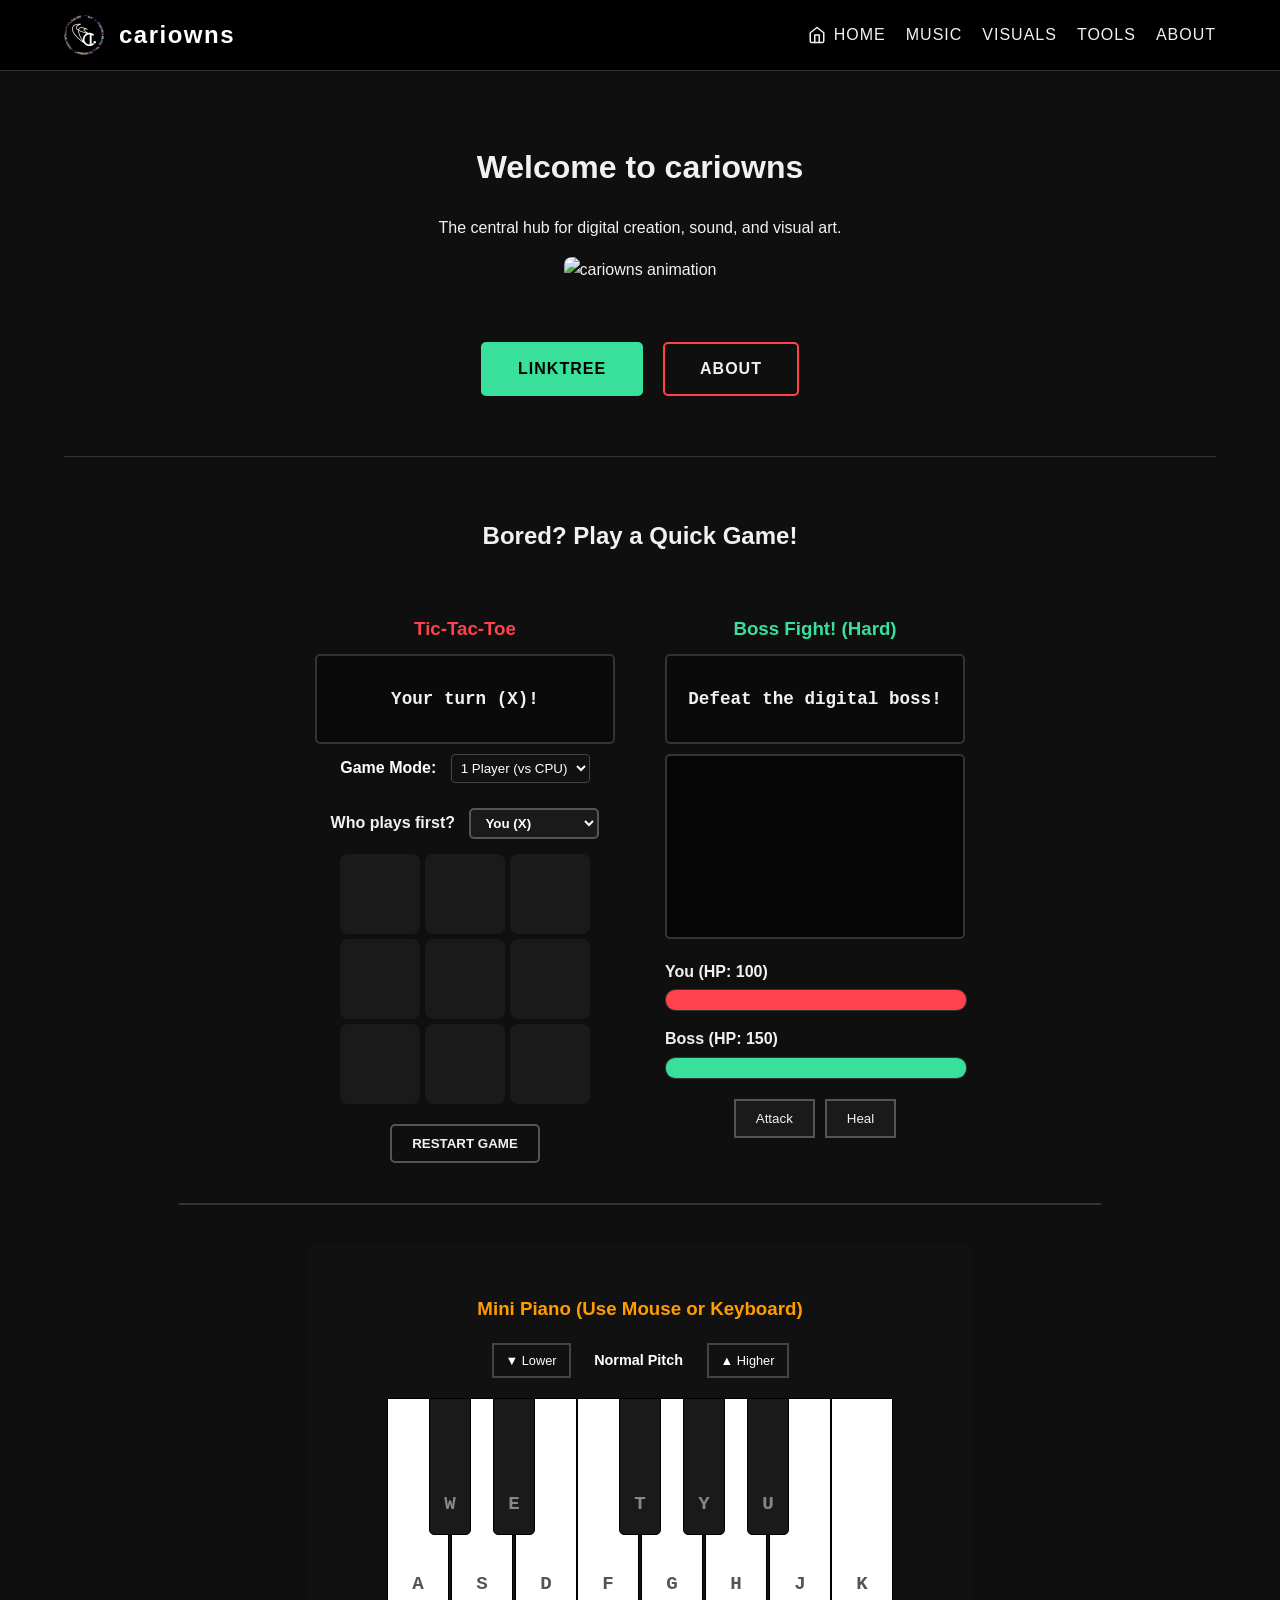
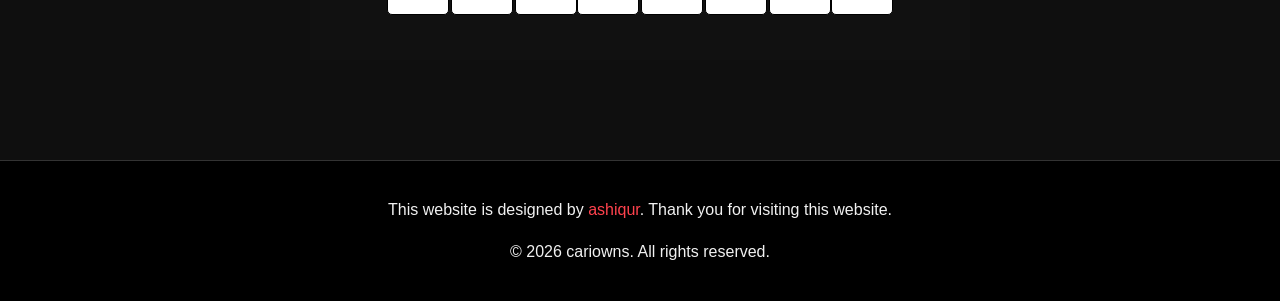
==== commit cd44d80c: "Add Tools link to navigation menu" ====
--- a/index.html
+++ b/index.html
@@ -3,27 +3,23 @@
 <head>
     <meta charset="UTF-8">
     <meta name="viewport" content="width=device-width, initial-scale=1.0">
-    <title>cariowns | Construction Site</title>
+   <title>cariowns | Construction Site</title>
+    <meta name="title" content="cariowns" />
+<meta name="description" content="The official website of cariowns. Discover new music and digital projects." />
+
+<meta property="og:type" content="website" />
+<meta property="og:url" content="https://cariowns.xyz/" />
+<meta property="og:title" content="cariowns" />
+<meta property="og:description" content="The official website of cariowns. Discover new music and digital projects." />
+<meta property="og:image" content="https://ashiiqur.github.io/cariowns_alpha/previiew.jpg?v=4" />
+
+<meta property="twitter:card" content="summary_large_image" />
+<meta property="twitter:url" content="https://cariowns.xyz/" />
+<meta property="twitter:title" content="cariowns" />
+<meta property="twitter:description" content="The official website of cariowns. Discover new music and digital projects." />
+<meta property="twitter:image" content="https://ashiiqur.github.io/cariowns_alpha/previiew.jpg?v=4" />
     
-    <!-- Meta Tags for Social Media Sharing -->
-    <meta name="title" content="cariowns" />
-    <meta name="description" content="The official website of cariowns. Discover new music and digital projects." />
-
-    <!-- Open Graph (Facebook, Discord, iMessage) -->
-    <meta property="og:type" content="website" />
-    <meta property="og:url" content="https://ashiiqur.github.io/cariowns_alpha/" />
-    <meta property="og:title" content="cariowns" />
-    <meta property="og:description" content="The official construction site of cariowns. Support us in the creation of this website on GitHub." />
-    <meta property="og:image" content="https://ashiiqur.github.io/cariowns_alpha/preview.jpg?v=3" />
-
-    <!-- Twitter -->
-    <meta property="twitter:card" content="summary_large_image" />
-    <meta property="twitter:url" content="https://ashiiqur.github.io/cariowns_alpha/" />
-    <meta property="twitter:title" content="cariowns" />
-    <meta property="twitter:description" content="The official construction site of cariowns. Support us in the creation of this website on GitHub." />
-    <meta property="twitter:image" content="https://ashiiqur.github.io/cariowns_alpha/preview.jpg?v=3" />
-    
-    <link rel="icon" type="image/jpeg" href="favicon.jpg">
+    <link rel="icon" type="image/png" href="favicon.png">
     <!-- Linking the global CSS file -->
     <link rel="stylesheet" href="style.css">
 </head>
@@ -51,10 +47,11 @@
                     <path d="M3 9l9-7 9 7v11a2 2 0 0 1-2 2H5a2 2 0 0 1-2-2z"></path>
                     <polyline points="9 22 9 12 15 12 15 22"></polyline>
                 </svg>
-                Home
+               <span class="hide-on-mobile">Home</span>
             </a>
             <a href="MUSIC">Music</a>
             <a href="VISUALS">Visuals</a>
+            <a href="TOOLS">Tools</a>
             <a href="ABOUT/">About</a>
         </nav>
     </header>
@@ -291,9 +288,18 @@
 
             let selectedIdx = -1;
 
-            // 1. Computer tries to win
+            // 🧠 MAGIC FIX: Identify the computer's oldest piece that is about to fade!
+            let fadingComputerPiece = computerMoves.length === 3 ? computerMoves[0] : -1;
+
+            // 1. Computer tries to win (but ignores fake wins!)
             for(let i=0; i<winConditions.length; i++) {
                 let [a,b,c] = winConditions[i];
+                
+                // If a winning line relies on the piece that is about to vanish, IGNORE IT!
+                if (a === fadingComputerPiece || b === fadingComputerPiece || c === fadingComputerPiece) {
+                    continue; 
+                }
+
                 let line = [board[a], board[b], board[c]];
                 if (line.filter(x => x === "O").length === 2 && line.filter(x => x === "").length === 1) {
                     selectedIdx = line.indexOf("") === 0 ? a : (line.indexOf("") === 1 ? b : c);
@@ -313,19 +319,15 @@
                 }
             }
 
-           // 3. Strategic choice (Center -> Corners -> Edges)
+            // 3. Strategic choice (Center -> Corners -> Edges)
             if (selectedIdx === -1) {
-                // First priority: Take the center if it's open
                 if (board[4] === "") {
                     selectedIdx = 4;
                 } else {
-                    // Second priority: Try to take an open corner
                     const corners = [0, 2, 6, 8].filter(idx => board[idx] === "");
                     if (corners.length > 0) {
-                        // Pick a random available corner
                         selectedIdx = corners[Math.floor(Math.random() * corners.length)];
                     } else {
-                        // Last priority: Take whatever edge is left
                         selectedIdx = available[Math.floor(Math.random() * available.length)];
                     }
                 }
@@ -340,7 +342,6 @@
                 statusText.style.color = "var(--text-color)";
             }
         }
-
         function checkWinner() {
             let roundWon = false;
             let winner = "";
--- a/style.css
+++ b/style.css
@@ -14,6 +14,7 @@
     color: var(--text-color);
     line-height: 1.6;
     overflow-x: hidden; /* Prevents horizontal scrolling issues */
+    -webkit-tap-highlight-color: transparent;
 }
 
 /* Navigation Bar */
@@ -770,3 +771,16 @@
     opacity: 1;
     transform: translateY(0);
 }
+/* --- HIDE HOME TEXT ON MOBILE --- */
+@media (max-width: 768px) {
+    .hide-on-mobile {
+        display: none !important; 
+    }
+    
+    /* Make the home icon slightly bigger to fill the space */
+    .nav-links a svg {
+        width: 24px !important;
+        height: 24px !important;
+        margin: 0; 
+    }
+}
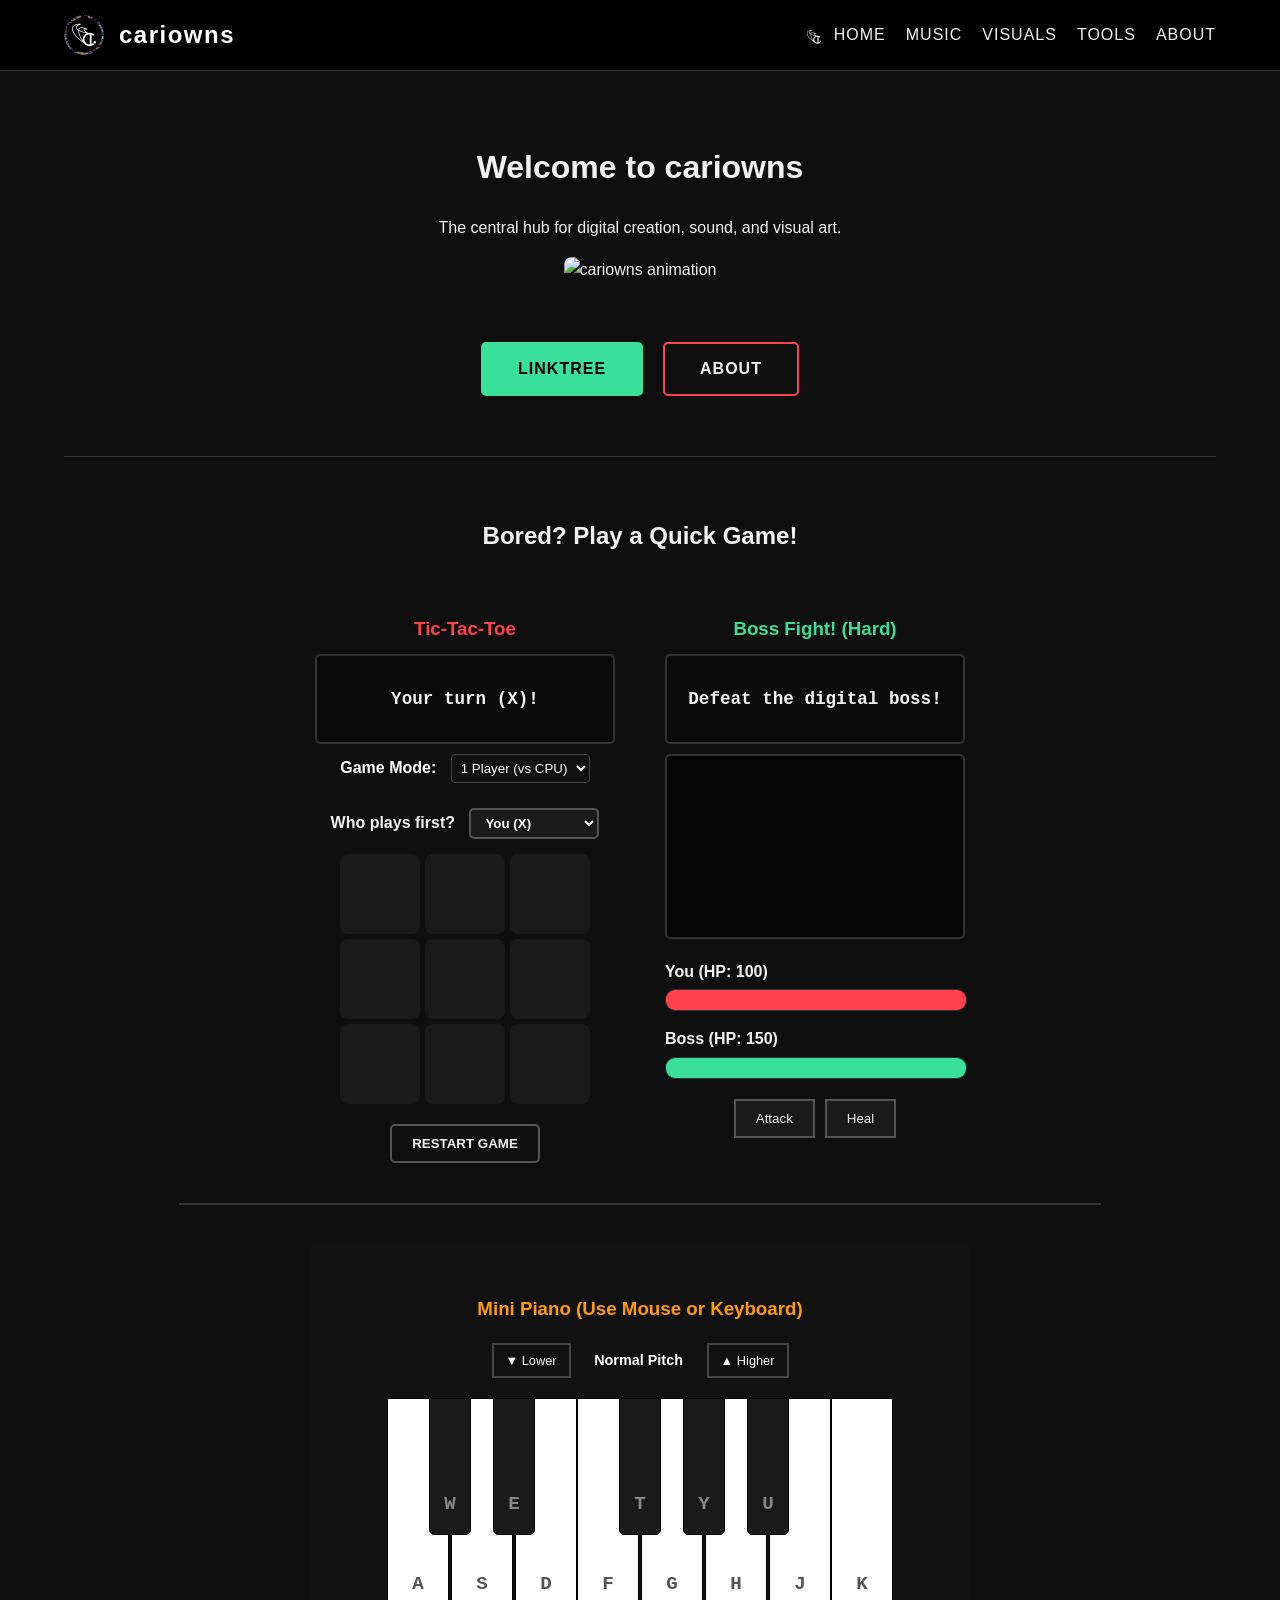
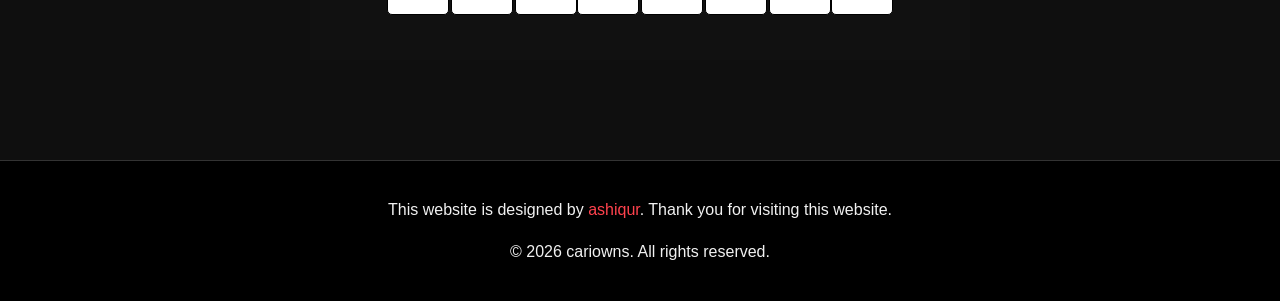
==== commit 4ddc8bcd: "Update greeting message from 'Hello' to 'Goodbye'" ====
--- a/index.html
+++ b/index.html
@@ -41,14 +41,14 @@
 
         <!-- Navigation Links -->
         <nav class="nav-links">
-            <a href="./">
-                <!-- This SVG is the Home Icon -->
-                <svg width="18" height="18" viewBox="0 0 24 24" fill="none" stroke="currentColor" stroke-width="2" stroke-linecap="round" stroke-linejoin="round">
-                    <path d="M3 9l9-7 9 7v11a2 2 0 0 1-2 2H5a2 2 0 0 1-2-2z"></path>
-                    <polyline points="9 22 9 12 15 12 15 22"></polyline>
-                </svg>
-               <span class="hide-on-mobile">Home</span>
-            </a>
+            <a href="../" class="home-link">
+    <!-- Notice we removed the width/height attributes from the SVG so CSS can scale it -->
+    <svg viewBox="0 0 3264 3264" xmlns="http://www.w3.org/2000/svg" class="nav-logo">
+<path fill="currentColor" transform="translate(1277, 710)" d="M0 0 C1.11785889 -0.00315216 2.23571777 -0.00630432 3.38745117 -0.009552 C5.21240112 -0.00651566 5.21240112 -0.00651566 7.07421875 -0.00341797 C8.31341064 -0.00437469 9.55260254 -0.00533142 10.8293457 -0.00631714 C13.45560156 -0.00699921 16.08176508 -0.00564085 18.70800781 -0.00097656 C22.08100589 0.00472073 25.4539244 0.00144151 28.82691956 -0.00454903 C32.03435552 -0.00902317 35.24178175 -0.00589429 38.44921875 -0.00341797 C39.66585205 -0.0054422 40.88248535 -0.00746643 42.13598633 -0.009552 C43.81277466 -0.00482376 43.81277466 -0.00482376 45.5234375 0 C46.51303467 0.00079559 47.50263184 0.00159119 48.5222168 0.00241089 C50.76171875 0.12939453 50.76171875 0.12939453 51.76171875 1.12939453 C54.71701379 1.28969141 57.65154332 1.38896781 60.609375 1.44580078 C61.93901527 1.47697243 61.93901527 1.47697243 63.29551697 1.5087738 C66.13833575 1.57436853 68.98124992 1.63320005 71.82421875 1.69189453 C73.74675481 1.73507033 75.66928109 1.77868431 77.59179688 1.82275391 C82.31500543 1.93005996 87.03831028 2.03129904 91.76171875 2.12939453 C91.76171875 2.78939453 91.76171875 3.44939453 91.76171875 4.12939453 C93.41171875 4.12939453 95.06171875 4.12939453 96.76171875 4.12939453 C96.76171875 4.78939453 96.76171875 5.44939453 96.76171875 6.12939453 C97.54546875 6.21189453 98.32921875 6.29439453 99.13671875 6.37939453 C101.76171875 7.12939453 101.76171875 7.12939453 103.07421875 9.19189453 C103.30109375 9.83126953 103.52796875 10.47064453 103.76171875 11.12939453 C104.42171875 11.12939453 105.08171875 11.12939453 105.76171875 11.12939453 C105.76171875 11.78939453 105.76171875 12.44939453 105.76171875 13.12939453 C106.72078125 13.46970703 106.72078125 13.46970703 107.69921875 13.81689453 C109.76171875 15.12939453 109.76171875 15.12939453 110.51171875 17.75439453 C110.63546875 18.93001953 110.63546875 18.93001953 110.76171875 20.12939453 C111.42171875 20.12939453 112.08171875 20.12939453 112.76171875 20.12939453 C112.76171875 21.77939453 112.76171875 23.42939453 112.76171875 25.12939453 C113.42171875 25.12939453 114.08171875 25.12939453 114.76171875 25.12939453 C114.81605991 27.67135343 114.85555265 30.21213135 114.88671875 32.75439453 C114.90347656 33.46724609 114.92023437 34.18009766 114.9375 34.91455078 C114.97856477 39.39061093 114.45258442 42.90888731 112.76171875 47.12939453 C112.10171875 47.12939453 111.44171875 47.12939453 110.76171875 47.12939453 C110.43171875 48.77939453 110.10171875 50.42939453 109.76171875 52.12939453 C109.10171875 52.12939453 108.44171875 52.12939453 107.76171875 52.12939453 C107.76171875 52.78939453 107.76171875 53.44939453 107.76171875 54.12939453 C107.10171875 54.12939453 106.44171875 54.12939453 105.76171875 54.12939453 C105.76171875 55.11939453 105.76171875 56.10939453 105.76171875 57.12939453 C105.10171875 57.12939453 104.44171875 57.12939453 103.76171875 57.12939453 C103.76171875 57.78939453 103.76171875 58.44939453 103.76171875 59.12939453 C102.77171875 59.12939453 101.78171875 59.12939453 100.76171875 59.12939453 C100.76171875 59.78939453 100.76171875 60.44939453 100.76171875 61.12939453 C100.10171875 61.12939453 99.44171875 61.12939453 98.76171875 61.12939453 C98.76171875 61.78939453 98.76171875 62.44939453 98.76171875 63.12939453 C94.30671875 63.62439453 94.30671875 63.62439453 89.76171875 64.12939453 C89.76171875 64.78939453 89.76171875 65.44939453 89.76171875 66.12939453 C88.11171875 66.12939453 86.46171875 66.12939453 84.76171875 66.12939453 C84.76171875 66.78939453 84.76171875 67.44939453 84.76171875 68.12939453 C79.23411516 70.23514828 74.69174142 71.50790662 68.76171875 71.12939453 C68.10171875 72.44939453 67.44171875 73.76939453 66.76171875 75.12939453 C65.11171875 75.12939453 63.46171875 75.12939453 61.76171875 75.12939453 C61.76171875 75.78939453 61.76171875 76.44939453 61.76171875 77.12939453 C52.35169597 80.57358588 52.35169597 80.57358588 47.76171875 80.12939453 C47.76171875 80.78939453 47.76171875 81.44939453 47.76171875 82.12939453 C40.47600446 85.55796596 40.47600446 85.55796596 35.76171875 85.12939453 C35.76171875 85.78939453 35.76171875 86.44939453 35.76171875 87.12939453 C33.11432959 88.59002304 31.86723541 89.12939453 28.76171875 89.12939453 C28.76171875 89.78939453 28.76171875 90.44939453 28.76171875 91.12939453 C26.99222263 91.6341065 25.22106652 92.13300138 23.44921875 92.62939453 C22.46308594 92.90783203 21.47695312 93.18626953 20.4609375 93.47314453 C17.76171875 94.12939453 17.76171875 94.12939453 14.76171875 94.12939453 C14.76171875 94.78939453 14.76171875 95.44939453 14.76171875 96.12939453 C12.99416349 96.96965849 11.22254612 97.80138175 9.44921875 98.62939453 C8.46308594 99.09345703 7.47695312 99.55751953 6.4609375 100.03564453 C3.76171875 101.12939453 3.76171875 101.12939453 0.76171875 101.12939453 C0.76171875 101.78939453 0.76171875 102.44939453 0.76171875 103.12939453 C-9.61185756 107.53713941 -9.61185756 107.53713941 -15.23828125 108.12939453 C-15.23828125 108.78939453 -15.23828125 109.44939453 -15.23828125 110.12939453 C-16.88828125 110.12939453 -18.53828125 110.12939453 -20.23828125 110.12939453 C-20.23828125 110.78939453 -20.23828125 111.44939453 -20.23828125 112.12939453 C-21.31078125 112.58314453 -22.38328125 113.03689453 -23.48828125 113.50439453 C-25.54310298 114.37852232 -27.51155273 115.27362115 -29.48828125 116.31689453 C-31.23828125 117.12939453 -31.23828125 117.12939453 -34.23828125 117.12939453 C-34.23828125 117.78939453 -34.23828125 118.44939453 -34.23828125 119.12939453 C-40.73828125 122.12939453 -40.73828125 122.12939453 -45.23828125 122.12939453 C-45.23828125 122.78939453 -45.23828125 123.44939453 -45.23828125 124.12939453 C-46.22828125 124.12939453 -47.21828125 124.12939453 -48.23828125 124.12939453 C-48.23828125 124.78939453 -48.23828125 125.44939453 -48.23828125 126.12939453 C-49.55828125 126.12939453 -50.87828125 126.12939453 -52.23828125 126.12939453 C-52.23828125 126.78939453 -52.23828125 127.44939453 -52.23828125 128.12939453 C-54.54828125 128.45939453 -56.85828125 128.78939453 -59.23828125 129.12939453 C-59.23828125 129.78939453 -59.23828125 130.44939453 -59.23828125 131.12939453 C-60.22828125 131.12939453 -61.21828125 131.12939453 -62.23828125 131.12939453 C-62.23828125 131.78939453 -62.23828125 132.44939453 -62.23828125 133.12939453 C-63.55828125 133.12939453 -64.87828125 133.12939453 -66.23828125 133.12939453 C-66.23828125 133.78939453 -66.23828125 134.44939453 -66.23828125 135.12939453 C-68.54828125 135.45939453 -70.85828125 135.78939453 -73.23828125 136.12939453 C-73.56828125 137.44939453 -73.89828125 138.76939453 -74.23828125 140.12939453 C-76.21828125 140.12939453 -78.19828125 140.12939453 -80.23828125 140.12939453 C-80.56828125 141.11939453 -80.89828125 142.10939453 -81.23828125 143.12939453 C-82.55828125 143.12939453 -83.87828125 143.12939453 -85.23828125 143.12939453 C-85.23828125 143.78939453 -85.23828125 144.44939453 -85.23828125 145.12939453 C-86.22828125 145.12939453 -87.21828125 145.12939453 -88.23828125 145.12939453 C-88.23828125 145.78939453 -88.23828125 146.44939453 -88.23828125 147.12939453 C-94.98828125 150.12939453 -94.98828125 150.12939453 -97.23828125 150.12939453 C-97.23828125 150.78939453 -97.23828125 151.44939453 -97.23828125 152.12939453 C-98.55828125 152.12939453 -99.87828125 152.12939453 -101.23828125 152.12939453 C-101.44453125 152.76876953 -101.65078125 153.40814453 -101.86328125 154.06689453 C-103.23828125 156.12939453 -103.23828125 156.12939453 -106.36328125 156.87939453 C-107.31203125 156.96189453 -108.26078125 157.04439453 -109.23828125 157.12939453 C-109.23828125 157.78939453 -109.23828125 158.44939453 -109.23828125 159.12939453 C-109.89828125 159.12939453 -110.55828125 159.12939453 -111.23828125 159.12939453 C-111.23828125 159.78939453 -111.23828125 160.44939453 -111.23828125 161.12939453 C-112.55828125 161.12939453 -113.87828125 161.12939453 -115.23828125 161.12939453 C-115.23828125 161.78939453 -115.23828125 162.44939453 -115.23828125 163.12939453 C-116.88828125 163.45939453 -118.53828125 163.78939453 -120.23828125 164.12939453 C-120.23828125 164.78939453 -120.23828125 165.44939453 -120.23828125 166.12939453 C-121.22828125 166.12939453 -122.21828125 166.12939453 -123.23828125 166.12939453 C-123.23828125 166.78939453 -123.23828125 167.44939453 -123.23828125 168.12939453 C-128.86328125 171.12939453 -128.86328125 171.12939453 -132.23828125 171.12939453 C-132.23828125 171.78939453 -132.23828125 172.44939453 -132.23828125 173.12939453 C-132.89828125 173.12939453 -133.55828125 173.12939453 -134.23828125 173.12939453 C-134.23828125 173.78939453 -134.23828125 174.44939453 -134.23828125 175.12939453 C-138.62289663 178.12939453 -138.62289663 178.12939453 -141.23828125 178.12939453 C-141.23828125 178.78939453 -141.23828125 179.44939453 -141.23828125 180.12939453 C-142.22828125 180.12939453 -143.21828125 180.12939453 -144.23828125 180.12939453 C-144.23828125 180.78939453 -144.23828125 181.44939453 -144.23828125 182.12939453 C-145.20765625 182.58314453 -146.17703125 183.03689453 -147.17578125 183.50439453 C-150.30907707 184.78725674 -150.30907707 184.78725674 -151.23828125 187.12939453 C-151.89828125 187.12939453 -152.55828125 187.12939453 -153.23828125 187.12939453 C-153.23828125 187.78939453 -153.23828125 188.44939453 -153.23828125 189.12939453 C-154.55828125 189.12939453 -155.87828125 189.12939453 -157.23828125 189.12939453 C-157.56828125 190.11939453 -157.89828125 191.10939453 -158.23828125 192.12939453 C-158.89828125 192.12939453 -159.55828125 192.12939453 -160.23828125 192.12939453 C-160.23828125 192.78939453 -160.23828125 193.44939453 -160.23828125 194.12939453 C-161.55828125 194.12939453 -162.87828125 194.12939453 -164.23828125 194.12939453 C-164.50640625 194.76876953 -164.77453125 195.40814453 -165.05078125 196.06689453 C-166.23828125 198.12939453 -166.23828125 198.12939453 -169.23828125 199.12939453 C-169.23828125 199.78939453 -169.23828125 200.44939453 -169.23828125 201.12939453 C-170.22828125 201.12939453 -171.21828125 201.12939453 -172.23828125 201.12939453 C-172.23828125 201.78939453 -172.23828125 202.44939453 -172.23828125 203.12939453 C-175.23828125 205.12939453 -175.23828125 205.12939453 -178.23828125 205.12939453 C-178.27953125 205.89251953 -178.32078125 206.65564453 -178.36328125 207.44189453 C-179.23828125 210.12939453 -179.23828125 210.12939453 -182.23828125 211.81689453 C-183.22828125 212.25001953 -184.21828125 212.68314453 -185.23828125 213.12939453 C-185.56828125 213.78939453 -185.89828125 214.44939453 -186.23828125 215.12939453 C-186.89828125 215.12939453 -187.55828125 215.12939453 -188.23828125 215.12939453 C-188.23828125 215.78939453 -188.23828125 216.44939453 -188.23828125 217.12939453 C-188.89828125 217.12939453 -189.55828125 217.12939453 -190.23828125 217.12939453 C-190.23828125 217.78939453 -190.23828125 218.44939453 -190.23828125 219.12939453 C-191.61328125 220.75439453 -191.61328125 220.75439453 -193.23828125 222.12939453 C-193.89828125 222.12939453 -194.55828125 222.12939453 -195.23828125 222.12939453 C-195.23828125 222.78939453 -195.23828125 223.44939453 -195.23828125 224.12939453 C-195.89828125 224.12939453 -196.55828125 224.12939453 -197.23828125 224.12939453 C-197.23828125 224.78939453 -197.23828125 225.44939453 -197.23828125 226.12939453 C-198.61328125 227.75439453 -198.61328125 227.75439453 -200.23828125 229.12939453 C-200.89828125 229.12939453 -201.55828125 229.12939453 -202.23828125 229.12939453 C-202.23828125 229.78939453 -202.23828125 230.44939453 -202.23828125 231.12939453 C-202.89828125 231.12939453 -203.55828125 231.12939453 -204.23828125 231.12939453 C-204.23828125 231.78939453 -204.23828125 232.44939453 -204.23828125 233.12939453 C-205.61328125 234.75439453 -205.61328125 234.75439453 -207.23828125 236.12939453 C-207.89828125 236.12939453 -208.55828125 236.12939453 -209.23828125 236.12939453 C-209.34140625 236.76876953 -209.44453125 237.40814453 -209.55078125 238.06689453 C-209.77765625 238.74751953 -210.00453125 239.42814453 -210.23828125 240.12939453 C-211.22828125 240.45939453 -212.21828125 240.78939453 -213.23828125 241.12939453 C-213.56828125 242.11939453 -213.89828125 243.10939453 -214.23828125 244.12939453 C-214.56828125 245.11939453 -214.89828125 246.10939453 -215.23828125 247.12939453 C-216.22828125 247.45939453 -217.21828125 247.78939453 -218.23828125 248.12939453 C-218.23828125 248.78939453 -218.23828125 249.44939453 -218.23828125 250.12939453 C-218.89828125 250.12939453 -219.55828125 250.12939453 -220.23828125 250.12939453 C-220.56828125 251.77939453 -220.89828125 253.42939453 -221.23828125 255.12939453 C-221.89828125 255.12939453 -222.55828125 255.12939453 -223.23828125 255.12939453 C-223.23828125 256.44939453 -223.23828125 257.76939453 -223.23828125 259.12939453 C-223.89828125 259.12939453 -224.55828125 259.12939453 -225.23828125 259.12939453 C-225.23828125 259.78939453 -225.23828125 260.44939453 -225.23828125 261.12939453 C-225.89828125 261.12939453 -226.55828125 261.12939453 -227.23828125 261.12939453 C-227.36203125 261.70689453 -227.48578125 262.28439453 -227.61328125 262.87939453 C-228.24476949 265.1527522 -229.12686316 267.05474743 -230.23828125 269.12939453 C-230.89828125 269.12939453 -231.55828125 269.12939453 -232.23828125 269.12939453 C-232.23828125 270.44939453 -232.23828125 271.76939453 -232.23828125 273.12939453 C-232.89828125 273.12939453 -233.55828125 273.12939453 -234.23828125 273.12939453 C-234.36203125 274.32564453 -234.48578125 275.52189453 -234.61328125 276.75439453 C-235.06153179 280.40536266 -235.94274962 283.67464352 -237.23828125 287.12939453 C-237.89828125 287.12939453 -238.55828125 287.12939453 -239.23828125 287.12939453 C-239.23828125 288.77939453 -239.23828125 290.42939453 -239.23828125 292.12939453 C-239.89828125 292.12939453 -240.55828125 292.12939453 -241.23828125 292.12939453 C-241.23828125 307.96939453 -241.23828125 323.80939453 -241.23828125 340.12939453 C-240.57828125 340.12939453 -239.91828125 340.12939453 -239.23828125 340.12939453 C-239.23828125 342.10939453 -239.23828125 344.08939453 -239.23828125 346.12939453 C-238.57828125 346.12939453 -237.91828125 346.12939453 -237.23828125 346.12939453 C-237.23828125 347.11939453 -237.23828125 348.10939453 -237.23828125 349.12939453 C-236.57828125 349.12939453 -235.91828125 349.12939453 -235.23828125 349.12939453 C-234.90828125 352.09939453 -234.57828125 355.06939453 -234.23828125 358.12939453 C-233.57828125 358.12939453 -232.91828125 358.12939453 -232.23828125 358.12939453 C-232.23828125 359.11939453 -232.23828125 360.10939453 -232.23828125 361.12939453 C-231.57828125 361.12939453 -230.91828125 361.12939453 -230.23828125 361.12939453 C-230.23828125 362.44939453 -230.23828125 363.76939453 -230.23828125 365.12939453 C-229.57828125 365.12939453 -228.91828125 365.12939453 -228.23828125 365.12939453 C-227.90828125 367.43939453 -227.57828125 369.74939453 -227.23828125 372.12939453 C-226.57828125 372.12939453 -225.91828125 372.12939453 -225.23828125 372.12939453 C-225.23828125 372.78939453 -225.23828125 373.44939453 -225.23828125 374.12939453 C-224.57828125 374.12939453 -223.91828125 374.12939453 -223.23828125 374.12939453 C-223.23828125 375.11939453 -223.23828125 376.10939453 -223.23828125 377.12939453 C-222.57828125 377.12939453 -221.91828125 377.12939453 -221.23828125 377.12939453 C-221.11453125 377.76876953 -220.99078125 378.40814453 -220.86328125 379.06689453 C-220.55390625 380.08783203 -220.55390625 380.08783203 -220.23828125 381.12939453 C-219.57828125 381.45939453 -218.91828125 381.78939453 -218.23828125 382.12939453 C-218.23828125 382.78939453 -218.23828125 383.44939453 -218.23828125 384.12939453 C-217.57828125 384.12939453 -216.91828125 384.12939453 -216.23828125 384.12939453 C-216.23828125 384.78939453 -216.23828125 385.44939453 -216.23828125 386.12939453 C-215.57828125 386.12939453 -214.91828125 386.12939453 -214.23828125 386.12939453 C-213.90828125 387.77939453 -213.57828125 389.42939453 -213.23828125 391.12939453 C-212.57828125 391.12939453 -211.91828125 391.12939453 -211.23828125 391.12939453 C-211.23828125 391.78939453 -211.23828125 392.44939453 -211.23828125 393.12939453 C-210.57828125 393.12939453 -209.91828125 393.12939453 -209.23828125 393.12939453 C-206.23828125 397.51400992 -206.23828125 397.51400992 -206.23828125 400.12939453 C-205.57828125 400.12939453 -204.91828125 400.12939453 -204.23828125 400.12939453 C-204.23828125 400.78939453 -204.23828125 401.44939453 -204.23828125 402.12939453 C-203.59890625 402.35626953 -202.95953125 402.58314453 -202.30078125 402.81689453 C-200.23828125 404.12939453 -200.23828125 404.12939453 -199.48828125 406.75439453 C-199.40578125 407.53814453 -199.32328125 408.32189453 -199.23828125 409.12939453 C-197.91828125 409.45939453 -196.59828125 409.78939453 -195.23828125 410.12939453 C-195.23828125 410.78939453 -195.23828125 411.44939453 -195.23828125 412.12939453 C-194.57828125 412.12939453 -193.91828125 412.12939453 -193.23828125 412.12939453 C-192.90828125 413.44939453 -192.57828125 414.76939453 -192.23828125 416.12939453 C-190.91828125 416.45939453 -189.59828125 416.78939453 -188.23828125 417.12939453 C-188.23828125 417.78939453 -188.23828125 418.44939453 -188.23828125 419.12939453 C-187.57828125 419.12939453 -186.91828125 419.12939453 -186.23828125 419.12939453 C-185.90828125 420.44939453 -185.57828125 421.76939453 -185.23828125 423.12939453 C-183.58828125 423.45939453 -181.93828125 423.78939453 -180.23828125 424.12939453 C-179.90828125 425.44939453 -179.57828125 426.76939453 -179.23828125 428.12939453 C-178.24828125 428.12939453 -177.25828125 428.12939453 -176.23828125 428.12939453 C-176.23828125 428.78939453 -176.23828125 429.44939453 -176.23828125 430.12939453 C-175.59890625 430.39751953 -174.95953125 430.66564453 -174.30078125 430.94189453 C-172.23828125 432.12939453 -172.23828125 432.12939453 -171.23828125 435.12939453 C-170.57828125 435.12939453 -169.91828125 435.12939453 -169.23828125 435.12939453 C-169.23828125 435.78939453 -169.23828125 436.44939453 -169.23828125 437.12939453 C-167.58828125 437.45939453 -165.93828125 437.78939453 -164.23828125 438.12939453 C-164.23828125 438.78939453 -164.23828125 439.44939453 -164.23828125 440.12939453 C-163.57828125 440.12939453 -162.91828125 440.12939453 -162.23828125 440.12939453 C-162.23828125 440.78939453 -162.23828125 441.44939453 -162.23828125 442.12939453 C-161.57828125 442.12939453 -160.91828125 442.12939453 -160.23828125 442.12939453 C-160.23828125 442.78939453 -160.23828125 443.44939453 -160.23828125 444.12939453 C-158.58828125 444.45939453 -156.93828125 444.78939453 -155.23828125 445.12939453 C-155.23828125 445.78939453 -155.23828125 446.44939453 -155.23828125 447.12939453 C-154.57828125 447.12939453 -153.91828125 447.12939453 -153.23828125 447.12939453 C-153.23828125 447.78939453 -153.23828125 448.44939453 -153.23828125 449.12939453 C-152.57828125 449.12939453 -151.91828125 449.12939453 -151.23828125 449.12939453 C-150.90828125 449.78939453 -150.57828125 450.44939453 -150.23828125 451.12939453 C-148.75328125 451.81001953 -148.75328125 451.81001953 -147.23828125 452.50439453 C-144.23828125 454.12939453 -144.23828125 454.12939453 -143.36328125 456.31689453 C-143.30140625 457.21408203 -143.30140625 457.21408203 -143.23828125 458.12939453 C-142.49578125 458.25314453 -141.75328125 458.37689453 -140.98828125 458.50439453 C-138.4368664 459.08426154 -136.51152395 459.86648192 -134.23828125 461.12939453 C-134.23828125 461.78939453 -134.23828125 462.44939453 -134.23828125 463.12939453 C-133.57828125 463.12939453 -132.91828125 463.12939453 -132.23828125 463.12939453 C-132.23828125 463.78939453 -132.23828125 464.44939453 -132.23828125 465.12939453 C-131.45453125 465.43876953 -130.67078125 465.74814453 -129.86328125 466.06689453 C-127.23828125 467.12939453 -127.23828125 467.12939453 -125.23828125 468.12939453 C-125.23828125 468.78939453 -125.23828125 469.44939453 -125.23828125 470.12939453 C-124.24828125 470.12939453 -123.25828125 470.12939453 -122.23828125 470.12939453 C-122.23828125 470.78939453 -122.23828125 471.44939453 -122.23828125 472.12939453 C-121.26890625 472.39751953 -120.29953125 472.66564453 -119.30078125 472.94189453 C-118.29015625 473.33376953 -117.27953125 473.72564453 -116.23828125 474.12939453 C-115.90828125 475.11939453 -115.57828125 476.10939453 -115.23828125 477.12939453 C-113.91828125 477.12939453 -112.59828125 477.12939453 -111.23828125 477.12939453 C-111.23828125 477.78939453 -111.23828125 478.44939453 -111.23828125 479.12939453 C-110.57828125 479.12939453 -109.91828125 479.12939453 -109.23828125 479.12939453 C-109.23828125 479.78939453 -109.23828125 480.44939453 -109.23828125 481.12939453 C-108.24828125 481.12939453 -107.25828125 481.12939453 -106.23828125 481.12939453 C-106.23828125 479.80939453 -106.23828125 478.48939453 -106.23828125 477.12939453 C-105.57828125 477.12939453 -104.91828125 477.12939453 -104.23828125 477.12939453 C-104.23828125 474.81939453 -104.23828125 472.50939453 -104.23828125 470.12939453 C-103.57828125 470.12939453 -102.91828125 470.12939453 -102.23828125 470.12939453 C-102.19960937 469.11232422 -102.19960937 469.11232422 -102.16015625 468.07470703 C-101.73402442 461.08227107 -100.19451059 455.46810022 -97.23828125 449.12939453 C-96.57828125 449.12939453 -95.91828125 449.12939453 -95.23828125 449.12939453 C-95.11453125 448.11876953 -94.99078125 447.10814453 -94.86328125 446.06689453 C-94.2574279 442.25001841 -93.36634213 438.81439342 -92.23828125 435.12939453 C-91.57828125 435.12939453 -90.91828125 435.12939453 -90.23828125 435.12939453 C-90.23828125 433.47939453 -90.23828125 431.82939453 -90.23828125 430.12939453 C-89.57828125 430.12939453 -88.91828125 430.12939453 -88.23828125 430.12939453 C-88.23828125 428.80939453 -88.23828125 427.48939453 -88.23828125 426.12939453 C-87.57828125 426.12939453 -86.91828125 426.12939453 -86.23828125 426.12939453 C-85.90828125 423.81939453 -85.57828125 421.50939453 -85.23828125 419.12939453 C-84.57828125 419.12939453 -83.91828125 419.12939453 -83.23828125 419.12939453 C-83.23828125 418.13939453 -83.23828125 417.14939453 -83.23828125 416.12939453 C-82.57828125 416.12939453 -81.91828125 416.12939453 -81.23828125 416.12939453 C-81.23828125 415.46939453 -81.23828125 414.80939453 -81.23828125 414.12939453 C-80.57828125 414.12939453 -79.91828125 414.12939453 -79.23828125 414.12939453 C-78.90828125 411.81939453 -78.57828125 409.50939453 -78.23828125 407.12939453 C-77.57828125 407.12939453 -76.91828125 407.12939453 -76.23828125 407.12939453 C-76.23828125 405.80939453 -76.23828125 404.48939453 -76.23828125 403.12939453 C-74.91828125 402.79939453 -73.59828125 402.46939453 -72.23828125 402.12939453 C-71.90828125 399.81939453 -71.57828125 397.50939453 -71.23828125 395.12939453 C-70.57828125 395.12939453 -69.91828125 395.12939453 -69.23828125 395.12939453 C-69.23828125 394.46939453 -69.23828125 393.80939453 -69.23828125 393.12939453 C-68.57828125 393.12939453 -67.91828125 393.12939453 -67.23828125 393.12939453 C-67.23828125 392.46939453 -67.23828125 391.80939453 -67.23828125 391.12939453 C-66.57828125 391.12939453 -65.91828125 391.12939453 -65.23828125 391.12939453 C-64.90828125 389.47939453 -64.57828125 387.82939453 -64.23828125 386.12939453 C-63.57828125 386.12939453 -62.91828125 386.12939453 -62.23828125 386.12939453 C-62.23828125 384.80939453 -62.23828125 383.48939453 -62.23828125 382.12939453 C-60.91828125 381.79939453 -59.59828125 381.46939453 -58.23828125 381.12939453 C-57.90828125 379.80939453 -57.57828125 378.48939453 -57.23828125 377.12939453 C-56.57828125 377.12939453 -55.91828125 377.12939453 -55.23828125 377.12939453 C-55.23828125 376.13939453 -55.23828125 375.14939453 -55.23828125 374.12939453 C-54.57828125 374.12939453 -53.91828125 374.12939453 -53.23828125 374.12939453 C-53.23828125 373.46939453 -53.23828125 372.80939453 -53.23828125 372.12939453 C-52.57828125 372.12939453 -51.91828125 372.12939453 -51.23828125 372.12939453 C-50.90828125 370.80939453 -50.57828125 369.48939453 -50.23828125 368.12939453 C-48.91828125 367.79939453 -47.59828125 367.46939453 -46.23828125 367.12939453 C-46.23828125 366.46939453 -46.23828125 365.80939453 -46.23828125 365.12939453 C-45.57828125 365.12939453 -44.91828125 365.12939453 -44.23828125 365.12939453 C-43.90828125 363.80939453 -43.57828125 362.48939453 -43.23828125 361.12939453 C-41.91828125 360.79939453 -40.59828125 360.46939453 -39.23828125 360.12939453 C-39.23828125 359.46939453 -39.23828125 358.80939453 -39.23828125 358.12939453 C-38.57828125 358.12939453 -37.91828125 358.12939453 -37.23828125 358.12939453 C-36.90828125 356.80939453 -36.57828125 355.48939453 -36.23828125 354.12939453 C-34.25828125 353.79939453 -32.27828125 353.46939453 -30.23828125 353.12939453 C-29.90828125 351.80939453 -29.57828125 350.48939453 -29.23828125 349.12939453 C-28.57828125 349.12939453 -27.91828125 349.12939453 -27.23828125 349.12939453 C-27.23828125 348.46939453 -27.23828125 347.80939453 -27.23828125 347.12939453 C-25.91828125 346.79939453 -24.59828125 346.46939453 -23.23828125 346.12939453 C-23.23828125 345.46939453 -23.23828125 344.80939453 -23.23828125 344.12939453 C-22.24828125 344.12939453 -21.25828125 344.12939453 -20.23828125 344.12939453 C-20.23828125 343.46939453 -20.23828125 342.80939453 -20.23828125 342.12939453 C-19.57828125 342.12939453 -18.91828125 342.12939453 -18.23828125 342.12939453 C-18.23828125 341.46939453 -18.23828125 340.80939453 -18.23828125 340.12939453 C-16.58828125 339.79939453 -14.93828125 339.46939453 -13.23828125 339.12939453 C-13.23828125 338.46939453 -13.23828125 337.80939453 -13.23828125 337.12939453 C-12.57828125 337.12939453 -11.91828125 337.12939453 -11.23828125 337.12939453 C-11.23828125 336.46939453 -11.23828125 335.80939453 -11.23828125 335.12939453 C-10.24828125 335.12939453 -9.25828125 335.12939453 -8.23828125 335.12939453 C-8.23828125 334.46939453 -8.23828125 333.80939453 -8.23828125 333.12939453 C-6.25828125 332.79939453 -4.27828125 332.46939453 -2.23828125 332.12939453 C-2.23828125 331.46939453 -2.23828125 330.80939453 -2.23828125 330.12939453 C-1.24828125 330.12939453 -0.25828125 330.12939453 0.76171875 330.12939453 C0.76171875 329.46939453 0.76171875 328.80939453 0.76171875 328.12939453 C1.42171875 328.12939453 2.08171875 328.12939453 2.76171875 328.12939453 C2.76171875 327.46939453 2.76171875 326.80939453 2.76171875 326.12939453 C5.07171875 325.79939453 7.38171875 325.46939453 9.76171875 325.12939453 C9.76171875 324.46939453 9.76171875 323.80939453 9.76171875 323.12939453 C10.75171875 323.12939453 11.74171875 323.12939453 12.76171875 323.12939453 C12.76171875 322.46939453 12.76171875 321.80939453 12.76171875 321.12939453 C14.08171875 321.12939453 15.40171875 321.12939453 16.76171875 321.12939453 C16.76171875 320.46939453 16.76171875 319.80939453 16.76171875 319.12939453 C19.07171875 318.79939453 21.38171875 318.46939453 23.76171875 318.12939453 C23.76171875 317.46939453 23.76171875 316.80939453 23.76171875 316.12939453 C25.41171875 316.12939453 27.06171875 316.12939453 28.76171875 316.12939453 C28.76171875 315.46939453 28.76171875 314.80939453 28.76171875 314.12939453 C30.08171875 314.12939453 31.40171875 314.12939453 32.76171875 314.12939453 C32.76171875 313.46939453 32.76171875 312.80939453 32.76171875 312.12939453 C36.06171875 311.79939453 39.36171875 311.46939453 42.76171875 311.12939453 C42.76171875 310.46939453 42.76171875 309.80939453 42.76171875 309.12939453 C44.08171875 309.12939453 45.40171875 309.12939453 46.76171875 309.12939453 C46.76171875 308.46939453 46.76171875 307.80939453 46.76171875 307.12939453 C49.07171875 307.12939453 51.38171875 307.12939453 53.76171875 307.12939453 C53.76171875 306.46939453 53.76171875 305.80939453 53.76171875 305.12939453 C57.06171875 304.79939453 60.36171875 304.46939453 63.76171875 304.12939453 C63.76171875 303.46939453 63.76171875 302.80939453 63.76171875 302.12939453 C66.73171875 302.12939453 69.70171875 302.12939453 72.76171875 302.12939453 C72.76171875 301.46939453 72.76171875 300.80939453 72.76171875 300.12939453 C75.07171875 300.12939453 77.38171875 300.12939453 79.76171875 300.12939453 C79.76171875 299.46939453 79.76171875 298.80939453 79.76171875 298.12939453 C86.78976574 297.27566214 93.68449944 297.00830143 100.76171875 297.12939453 C100.76171875 296.46939453 100.76171875 295.80939453 100.76171875 295.12939453 C101.47199219 295.06880859 102.18226563 295.00822266 102.9140625 294.94580078 C103.83316406 294.86201172 104.75226562 294.77822266 105.69921875 294.69189453 C106.61574219 294.61068359 107.53226563 294.52947266 108.4765625 294.44580078 C110.72331607 294.36894477 110.72331607 294.36894477 111.76171875 293.12939453 C113.17741998 293.04287842 114.59731375 293.02234549 116.015625 293.03173828 C117.29663086 293.03657227 117.29663086 293.03657227 118.60351562 293.04150391 C119.50134766 293.04988281 120.39917969 293.05826172 121.32421875 293.06689453 C122.22591797 293.07140625 123.12761719 293.07591797 124.05664062 293.08056641 C126.29173189 293.09239229 128.52669312 293.10887233 130.76171875 293.12939453 C130.76171875 292.46939453 130.76171875 291.80939453 130.76171875 291.12939453 C150.23171875 291.12939453 169.70171875 291.12939453 189.76171875 291.12939453 C189.76171875 291.78939453 189.76171875 292.44939453 189.76171875 293.12939453 C197.35171875 293.12939453 204.94171875 293.12939453 212.76171875 293.12939453 C212.76171875 293.78939453 212.76171875 294.44939453 212.76171875 295.12939453 C218.70171875 295.12939453 224.64171875 295.12939453 230.76171875 295.12939453 C230.76171875 295.78939453 230.76171875 296.44939453 230.76171875 297.12939453 C231.48875 297.11779297 232.21578125 297.10619141 232.96484375 297.09423828 C240.28803834 297.0285173 247.47538561 297.40592883 254.76171875 298.12939453 C254.76171875 298.78939453 254.76171875 299.44939453 254.76171875 300.12939453 C258.39171875 300.12939453 262.02171875 300.12939453 265.76171875 300.12939453 C265.76171875 300.78939453 265.76171875 301.44939453 265.76171875 302.12939453 C269.72171875 302.12939453 273.68171875 302.12939453 277.76171875 302.12939453 C277.76171875 302.78939453 277.76171875 303.44939453 277.76171875 304.12939453 C278.31859375 304.11779297 278.87546875 304.10619141 279.44921875 304.09423828 C284.65950218 304.0326302 289.60551385 304.37940109 294.76171875 305.12939453 C294.76171875 305.78939453 294.76171875 306.44939453 294.76171875 307.12939453 C297.73171875 307.12939453 300.70171875 307.12939453 303.76171875 307.12939453 C303.76171875 307.78939453 303.76171875 308.44939453 303.76171875 309.12939453 C305.41171875 309.12939453 307.06171875 309.12939453 308.76171875 309.12939453 C308.76171875 309.78939453 308.76171875 310.44939453 308.76171875 311.12939453 C309.45136719 311.11779297 310.14101562 311.10619141 310.8515625 311.09423828 C316.91944527 311.03597329 322.74529271 311.34035505 328.76171875 312.12939453 C328.76171875 312.78939453 328.76171875 313.44939453 328.76171875 314.12939453 C330.41171875 314.12939453 332.06171875 314.12939453 333.76171875 314.12939453 C333.76171875 314.78939453 333.76171875 315.44939453 333.76171875 316.12939453 C336.07171875 316.12939453 338.38171875 316.12939453 340.76171875 316.12939453 C340.76171875 316.78939453 340.76171875 317.44939453 340.76171875 318.12939453 C342.33953125 318.09845703 342.33953125 318.09845703 343.94921875 318.06689453 C347.08876779 318.11836255 349.73055271 318.3945664 352.76171875 319.12939453 C352.76171875 319.78939453 352.76171875 320.44939453 352.76171875 321.12939453 C355.73171875 321.12939453 358.70171875 321.12939453 361.76171875 321.12939453 C361.76171875 321.78939453 361.76171875 322.44939453 361.76171875 323.12939453 C364.07171875 323.12939453 366.38171875 323.12939453 368.76171875 323.12939453 C368.76171875 323.78939453 368.76171875 324.44939453 368.76171875 325.12939453 C369.39078125 325.16677734 370.01984375 325.20416016 370.66796875 325.24267578 C376.60820033 325.69892851 381.25609604 326.88981919 386.76171875 329.12939453 C388.41844512 329.50906099 390.0824212 329.86700429 391.76171875 330.12939453 C391.76171875 330.78939453 391.76171875 331.44939453 391.76171875 332.12939453 C395.72171875 332.45939453 399.68171875 332.78939453 403.76171875 333.12939453 C403.76171875 333.78939453 403.76171875 334.44939453 403.76171875 335.12939453 C406.07171875 335.12939453 408.38171875 335.12939453 410.76171875 335.12939453 C410.76171875 335.78939453 410.76171875 336.44939453 410.76171875 337.12939453 C412.41171875 337.12939453 414.06171875 337.12939453 415.76171875 337.12939453 C415.76171875 337.78939453 415.76171875 338.44939453 415.76171875 339.12939453 C418.73171875 339.45939453 421.70171875 339.78939453 424.76171875 340.12939453 C424.76171875 340.78939453 424.76171875 341.44939453 424.76171875 342.12939453 C426.41171875 342.12939453 428.06171875 342.12939453 429.76171875 342.12939453 C429.76171875 342.78939453 429.76171875 343.44939453 429.76171875 344.12939453 C431.74171875 344.12939453 433.72171875 344.12939453 435.76171875 344.12939453 C435.76171875 344.78939453 435.76171875 345.44939453 435.76171875 346.12939453 C436.81359375 346.10876953 437.86546875 346.08814453 438.94921875 346.06689453 C442.08876779 346.11836255 444.73055271 346.3945664 447.76171875 347.12939453 C447.76171875 347.78939453 447.76171875 348.44939453 447.76171875 349.12939453 C448.75171875 349.12939453 449.74171875 349.12939453 450.76171875 349.12939453 C450.76171875 349.78939453 450.76171875 350.44939453 450.76171875 351.12939453 C452.74171875 351.12939453 454.72171875 351.12939453 456.76171875 351.12939453 C456.76171875 351.78939453 456.76171875 352.44939453 456.76171875 353.12939453 C460.72171875 353.45939453 464.68171875 353.78939453 468.76171875 354.12939453 C468.76171875 354.78939453 468.76171875 355.44939453 468.76171875 356.12939453 C469.75171875 356.12939453 470.74171875 356.12939453 471.76171875 356.12939453 C471.76171875 356.78939453 471.76171875 357.44939453 471.76171875 358.12939453 C473.74171875 358.12939453 475.72171875 358.12939453 477.76171875 358.12939453 C477.76171875 358.78939453 477.76171875 359.44939453 477.76171875 360.12939453 C480.40171875 360.45939453 483.04171875 360.78939453 485.76171875 361.12939453 C485.76171875 361.78939453 485.76171875 362.44939453 485.76171875 363.12939453 C487.74171875 363.12939453 489.72171875 363.12939453 491.76171875 363.12939453 C491.76171875 363.78939453 491.76171875 364.44939453 491.76171875 365.12939453 C492.75171875 365.12939453 493.74171875 365.12939453 494.76171875 365.12939453 C494.76171875 365.78939453 494.76171875 366.44939453 494.76171875 367.12939453 C495.41398437 367.17837891 496.06625 367.22736328 496.73828125 367.27783203 C501.69451728 367.70181682 506.09191326 368.28605026 510.76171875 370.12939453 C510.76171875 370.78939453 510.76171875 371.44939453 510.76171875 372.12939453 C511.75171875 372.12939453 512.74171875 372.12939453 513.76171875 372.12939453 C513.76171875 372.78939453 513.76171875 373.44939453 513.76171875 374.12939453 C516.73171875 374.45939453 519.70171875 374.78939453 522.76171875 375.12939453 C522.76171875 375.78939453 522.76171875 376.44939453 522.76171875 377.12939453 C524.41171875 377.12939453 526.06171875 377.12939453 527.76171875 377.12939453 C527.76171875 377.78939453 527.76171875 378.44939453 527.76171875 379.12939453 C529.74171875 379.12939453 531.72171875 379.12939453 533.76171875 379.12939453 C533.76171875 379.78939453 533.76171875 380.44939453 533.76171875 381.12939453 C534.62796875 381.25314453 535.49421875 381.37689453 536.38671875 381.50439453 C539.65685728 382.10997574 542.63428774 383.01245488 545.76171875 384.12939453 C545.76171875 384.78939453 545.76171875 385.44939453 545.76171875 386.12939453 C546.75171875 386.12939453 547.74171875 386.12939453 548.76171875 386.12939453 C548.76171875 386.78939453 548.76171875 387.44939453 548.76171875 388.12939453 C552.39171875 388.45939453 556.02171875 388.78939453 559.76171875 389.12939453 C559.76171875 389.78939453 559.76171875 390.44939453 559.76171875 391.12939453 C560.75171875 391.12939453 561.74171875 391.12939453 562.76171875 391.12939453 C562.76171875 391.78939453 562.76171875 392.44939453 562.76171875 393.12939453 C564.08171875 393.12939453 565.40171875 393.12939453 566.76171875 393.12939453 C566.76171875 393.78939453 566.76171875 394.44939453 566.76171875 395.12939453 C567.99921875 395.25314453 569.23671875 395.37689453 570.51171875 395.50439453 C573.63793845 395.88685758 576.05051112 396.43488976 578.76171875 398.12939453 C578.76171875 398.78939453 578.76171875 399.44939453 578.76171875 400.12939453 C580.41171875 400.12939453 582.06171875 400.12939453 583.76171875 400.12939453 C583.76171875 400.78939453 583.76171875 401.44939453 583.76171875 402.12939453 C586.07171875 402.45939453 588.38171875 402.78939453 590.76171875 403.12939453 C590.76171875 403.78939453 590.76171875 404.44939453 590.76171875 405.12939453 C592.74171875 405.12939453 594.72171875 405.12939453 596.76171875 405.12939453 C596.76171875 405.78939453 596.76171875 406.44939453 596.76171875 407.12939453 C597.75171875 407.12939453 598.74171875 407.12939453 599.76171875 407.12939453 C599.76171875 407.78939453 599.76171875 408.44939453 599.76171875 409.12939453 C602.73171875 409.45939453 605.70171875 409.78939453 608.76171875 410.12939453 C608.76171875 410.78939453 608.76171875 411.44939453 608.76171875 412.12939453 C609.35984375 412.27376953 609.95796875 412.41814453 610.57421875 412.56689453 C612.32322279 413.01663843 614.04848898 413.55831794 615.76171875 414.12939453 C615.76171875 414.78939453 615.76171875 415.44939453 615.76171875 416.12939453 C616.99921875 416.25314453 618.23671875 416.37689453 619.51171875 416.50439453 C622.63793845 416.88685758 625.05051112 417.43488976 627.76171875 419.12939453 C627.76171875 419.78939453 627.76171875 420.44939453 627.76171875 421.12939453 C629.08171875 421.12939453 630.40171875 421.12939453 631.76171875 421.12939453 C631.76171875 421.78939453 631.76171875 422.44939453 631.76171875 423.12939453 C633.04046875 423.21189453 634.31921875 423.29439453 635.63671875 423.37939453 C637.84765625 423.64111328 637.84765625 423.64111328 639.76171875 424.12939453 C641.26171875 426.19189453 641.26171875 426.19189453 641.76171875 428.12939453 C643.08171875 428.12939453 644.40171875 428.12939453 645.76171875 428.12939453 C645.76171875 428.78939453 645.76171875 429.44939453 645.76171875 430.12939453 C646.42171875 430.12939453 647.08171875 430.12939453 647.76171875 430.12939453 C648.09171875 431.77939453 648.42171875 433.42939453 648.76171875 435.12939453 C649.42171875 435.12939453 650.08171875 435.12939453 650.76171875 435.12939453 C650.76171875 435.78939453 650.76171875 436.44939453 650.76171875 437.12939453 C651.42171875 437.12939453 652.08171875 437.12939453 652.76171875 437.12939453 C652.76171875 438.11939453 652.76171875 439.10939453 652.76171875 440.12939453 C653.42171875 440.12939453 654.08171875 440.12939453 654.76171875 440.12939453 C655.76810895 444.29872537 655.89540504 448.22205187 655.88671875 452.50439453 C655.88929687 453.77025391 655.891875 455.03611328 655.89453125 456.34033203 C655.76488573 460.03904245 655.35519187 463.48377396 654.76171875 467.12939453 C654.10171875 467.12939453 653.44171875 467.12939453 652.76171875 467.12939453 C652.76171875 467.78939453 652.76171875 468.44939453 652.76171875 469.12939453 C652.10171875 469.12939453 651.44171875 469.12939453 650.76171875 469.12939453 C650.76171875 470.44939453 650.76171875 471.76939453 650.76171875 473.12939453 C649.38671875 474.87939453 649.38671875 474.87939453 647.76171875 476.12939453 C647.10171875 476.12939453 646.44171875 476.12939453 645.76171875 476.12939453 C645.76171875 476.78939453 645.76171875 477.44939453 645.76171875 478.12939453 C645.10171875 478.12939453 644.44171875 478.12939453 643.76171875 478.12939453 C643.76171875 478.78939453 643.76171875 479.44939453 643.76171875 480.12939453 C641.45171875 480.45939453 639.14171875 480.78939453 636.76171875 481.12939453 C636.76171875 481.78939453 636.76171875 482.44939453 636.76171875 483.12939453 C635.11171875 483.12939453 633.46171875 483.12939453 631.76171875 483.12939453 C631.76171875 483.78939453 631.76171875 484.44939453 631.76171875 485.12939453 C627.14171875 485.12939453 622.52171875 485.12939453 617.76171875 485.12939453 C617.76171875 484.46939453 617.76171875 483.80939453 617.76171875 483.12939453 C615.45171875 483.12939453 613.14171875 483.12939453 610.76171875 483.12939453 C610.76171875 482.46939453 610.76171875 481.80939453 610.76171875 481.12939453 C608.84359375 481.16033203 608.84359375 481.16033203 606.88671875 481.19189453 C601.79964858 481.19998208 596.81010405 480.71960242 591.76171875 480.12939453 C591.76171875 479.46939453 591.76171875 478.80939453 591.76171875 478.12939453 C589.45171875 478.12939453 587.14171875 478.12939453 584.76171875 478.12939453 C584.76171875 477.46939453 584.76171875 476.80939453 584.76171875 476.12939453 C581.13171875 476.12939453 577.50171875 476.12939453 573.76171875 476.12939453 C573.76171875 475.46939453 573.76171875 474.80939453 573.76171875 474.12939453 C573.20484375 474.14099609 572.64796875 474.15259766 572.07421875 474.16455078 C566.86393532 474.22615886 561.91792365 473.87938797 556.76171875 473.12939453 C556.76171875 472.46939453 556.76171875 471.80939453 556.76171875 471.12939453 C553.79171875 471.12939453 550.82171875 471.12939453 547.76171875 471.12939453 C547.76171875 470.46939453 547.76171875 469.80939453 547.76171875 469.12939453 C544.13171875 469.12939453 540.50171875 469.12939453 536.76171875 469.12939453 C536.76171875 468.46939453 536.76171875 467.80939453 536.76171875 467.12939453 C535.84132813 467.14099609 534.9209375 467.15259766 533.97265625 467.16455078 C525.21525799 467.22697623 516.47141248 467.17610847 507.76171875 466.12939453 C507.43171875 465.79939453 507.10171875 465.46939453 506.76171875 465.12939453 C504.23575616 464.89285931 501.73064668 464.70765762 499.19921875 464.56689453 C498.48830078 464.52371094 497.77738281 464.48052734 497.04492188 464.43603516 C495.28409963 464.32967677 493.52293555 464.22900607 491.76171875 464.12939453 C491.76171875 463.46939453 491.76171875 462.80939453 491.76171875 462.12939453 C484.83171875 462.12939453 477.90171875 462.12939453 470.76171875 462.12939453 C470.76171875 461.46939453 470.76171875 460.80939453 470.76171875 460.12939453 C464.79843976 460.24731783 458.83533877 460.37154153 452.87231445 460.50170898 C450.84207771 460.54512694 448.81180283 460.58679679 446.78149414 460.62670898 C443.86983724 460.684246 440.95837361 460.74798731 438.046875 460.81298828 C436.67656883 460.83805702 436.67656883 460.83805702 435.27857971 460.8636322 C431.19382559 460.55246303 431.19382559 460.55246303 427.76171875 462.12939453 C424.4006259 462.45466158 421.03837885 462.64298913 417.66796875 462.84814453 C414.87121743 462.80799343 414.87121743 462.80799343 413.76171875 464.12939453 C412.07562909 464.20144964 410.38671216 464.21325521 408.69921875 464.19189453 C407.78011719 464.18287109 406.86101562 464.17384766 405.9140625 464.16455078 C404.84865234 464.14714844 404.84865234 464.14714844 403.76171875 464.12939453 C403.76171875 464.78939453 403.76171875 465.44939453 403.76171875 466.12939453 C399.14171875 466.45939453 394.52171875 466.78939453 389.76171875 467.12939453 C389.76171875 467.78939453 389.76171875 468.44939453 389.76171875 469.12939453 C388.44171875 469.12939453 387.12171875 469.12939453 385.76171875 469.12939453 C385.53484375 469.76876953 385.30796875 470.40814453 385.07421875 471.06689453 C383.76171875 473.12939453 383.76171875 473.12939453 381.13671875 473.87939453 C380.35296875 473.96189453 379.56921875 474.04439453 378.76171875 474.12939453 C378.76171875 474.78939453 378.76171875 475.44939453 378.76171875 476.12939453 C377.77171875 476.12939453 376.78171875 476.12939453 375.76171875 476.12939453 C375.76171875 480.08939453 375.76171875 484.04939453 375.76171875 488.12939453 C376.42171875 488.12939453 377.08171875 488.12939453 377.76171875 488.12939453 C378.75171875 492.08939453 379.74171875 496.04939453 380.76171875 500.12939453 C381.42171875 500.12939453 382.08171875 500.12939453 382.76171875 500.12939453 C382.76171875 501.11939453 382.76171875 502.10939453 382.76171875 503.12939453 C383.42171875 503.12939453 384.08171875 503.12939453 384.76171875 503.12939453 C384.76171875 505.10939453 384.76171875 507.08939453 384.76171875 509.12939453 C385.75171875 509.45939453 386.74171875 509.78939453 387.76171875 510.12939453 C387.76171875 511.44939453 387.76171875 512.76939453 387.76171875 514.12939453 C388.42171875 514.12939453 389.08171875 514.12939453 389.76171875 514.12939453 C389.76171875 514.78939453 389.76171875 515.44939453 389.76171875 516.12939453 C390.40109375 516.35626953 391.04046875 516.58314453 391.69921875 516.81689453 C393.76171875 518.12939453 393.76171875 518.12939453 394.38671875 520.69189453 C394.51046875 521.49626953 394.63421875 522.30064453 394.76171875 523.12939453 C395.42171875 523.45939453 396.08171875 523.78939453 396.76171875 524.12939453 C396.76171875 524.78939453 396.76171875 525.44939453 396.76171875 526.12939453 C397.42171875 526.12939453 398.08171875 526.12939453 398.76171875 526.12939453 C398.76171875 526.78939453 398.76171875 527.44939453 398.76171875 528.12939453 C399.42171875 528.12939453 400.08171875 528.12939453 400.76171875 528.12939453 C402.38671875 529.37939453 402.38671875 529.37939453 403.76171875 531.12939453 C403.76171875 532.44939453 403.76171875 533.76939453 403.76171875 535.12939453 C404.42171875 535.12939453 405.08171875 535.12939453 405.76171875 535.12939453 C405.76171875 535.78939453 405.76171875 536.44939453 405.76171875 537.12939453 C406.75171875 537.45939453 407.74171875 537.78939453 408.76171875 538.12939453 C408.76171875 538.78939453 408.76171875 539.44939453 408.76171875 540.12939453 C409.42171875 540.12939453 410.08171875 540.12939453 410.76171875 540.12939453 C410.76171875 540.78939453 410.76171875 541.44939453 410.76171875 542.12939453 C411.42171875 542.12939453 412.08171875 542.12939453 412.76171875 542.12939453 C412.76171875 542.78939453 412.76171875 543.44939453 412.76171875 544.12939453 C413.42171875 544.12939453 414.08171875 544.12939453 414.76171875 544.12939453 C415.09171875 545.77939453 415.42171875 547.42939453 415.76171875 549.12939453 C416.42171875 549.12939453 417.08171875 549.12939453 417.76171875 549.12939453 C417.76171875 549.78939453 417.76171875 550.44939453 417.76171875 551.12939453 C418.40109375 551.39751953 419.04046875 551.66564453 419.69921875 551.94189453 C421.76171875 553.12939453 421.76171875 553.12939453 422.76171875 556.12939453 C423.42171875 556.12939453 424.08171875 556.12939453 424.76171875 556.12939453 C424.76171875 556.78939453 424.76171875 557.44939453 424.76171875 558.12939453 C425.40109375 558.39751953 426.04046875 558.66564453 426.69921875 558.94189453 C428.76171875 560.12939453 428.76171875 560.12939453 429.76171875 563.12939453 C430.42171875 563.12939453 431.08171875 563.12939453 431.76171875 563.12939453 C431.76171875 563.78939453 431.76171875 564.44939453 431.76171875 565.12939453 C432.40109375 565.39751953 433.04046875 565.66564453 433.69921875 565.94189453 C435.76171875 567.12939453 435.76171875 567.12939453 436.76171875 570.12939453 C437.42171875 570.12939453 438.08171875 570.12939453 438.76171875 570.12939453 C438.76171875 570.78939453 438.76171875 571.44939453 438.76171875 572.12939453 C439.40109375 572.39751953 440.04046875 572.66564453 440.69921875 572.94189453 C442.76171875 574.12939453 442.76171875 574.12939453 443.76171875 577.12939453 C445.08171875 577.12939453 446.40171875 577.12939453 447.76171875 577.12939453 C447.76171875 577.78939453 447.76171875 578.44939453 447.76171875 579.12939453 C448.75171875 579.45939453 449.74171875 579.78939453 450.76171875 580.12939453 C450.76171875 580.78939453 450.76171875 581.44939453 450.76171875 582.12939453 C451.42171875 582.12939453 452.08171875 582.12939453 452.76171875 582.12939453 C452.76171875 582.78939453 452.76171875 583.44939453 452.76171875 584.12939453 C453.42171875 584.12939453 454.08171875 584.12939453 454.76171875 584.12939453 C454.76171875 584.78939453 454.76171875 585.44939453 454.76171875 586.12939453 C455.75171875 586.45939453 456.74171875 586.78939453 457.76171875 587.12939453 C457.76171875 587.78939453 457.76171875 588.44939453 457.76171875 589.12939453 C459.08171875 589.12939453 460.40171875 589.12939453 461.76171875 589.12939453 C461.76171875 589.78939453 461.76171875 590.44939453 461.76171875 591.12939453 C462.42171875 591.12939453 463.08171875 591.12939453 463.76171875 591.12939453 C465.38671875 592.50439453 465.38671875 592.50439453 466.76171875 594.12939453 C466.76171875 594.78939453 466.76171875 595.44939453 466.76171875 596.12939453 C467.42171875 596.12939453 468.08171875 596.12939453 468.76171875 596.12939453 C468.76171875 596.78939453 468.76171875 597.44939453 468.76171875 598.12939453 C469.75171875 598.12939453 470.74171875 598.12939453 471.76171875 598.12939453 C471.76171875 598.78939453 471.76171875 599.44939453 471.76171875 600.12939453 C473.08171875 600.45939453 474.40171875 600.78939453 475.76171875 601.12939453 C475.76171875 601.78939453 475.76171875 602.44939453 475.76171875 603.12939453 C476.42171875 603.12939453 477.08171875 603.12939453 477.76171875 603.12939453 C477.82359375 604.05751953 477.82359375 604.05751953 477.88671875 605.00439453 C478.17546875 605.70564453 478.46421875 606.40689453 478.76171875 607.12939453 C480.74895143 607.8332061 482.74949828 608.50057563 484.76171875 609.12939453 C485.09171875 610.11939453 485.42171875 611.10939453 485.76171875 612.12939453 C486.42171875 612.12939453 487.08171875 612.12939453 487.76171875 612.12939453 C487.76171875 612.78939453 487.76171875 613.44939453 487.76171875 614.12939453 C489.41171875 614.45939453 491.06171875 614.78939453 492.76171875 615.12939453 C492.76171875 615.78939453 492.76171875 616.44939453 492.76171875 617.12939453 C493.42171875 617.12939453 494.08171875 617.12939453 494.76171875 617.12939453 C494.76171875 617.78939453 494.76171875 618.44939453 494.76171875 619.12939453 C495.42171875 619.12939453 496.08171875 619.12939453 496.76171875 619.12939453 C496.76171875 619.78939453 496.76171875 620.44939453 496.76171875 621.12939453 C498.41171875 621.45939453 500.06171875 621.78939453 501.76171875 622.12939453 C501.76171875 622.78939453 501.76171875 623.44939453 501.76171875 624.12939453 C502.42171875 624.12939453 503.08171875 624.12939453 503.76171875 624.12939453 C503.76171875 624.78939453 503.76171875 625.44939453 503.76171875 626.12939453 C504.42171875 626.12939453 505.08171875 626.12939453 505.76171875 626.12939453 C505.76171875 626.78939453 505.76171875 627.44939453 505.76171875 628.12939453 C507.41171875 628.45939453 509.06171875 628.78939453 510.76171875 629.12939453 C510.76171875 629.78939453 510.76171875 630.44939453 510.76171875 631.12939453 C511.75171875 631.12939453 512.74171875 631.12939453 513.76171875 631.12939453 C513.76171875 631.78939453 513.76171875 632.44939453 513.76171875 633.12939453 C514.42171875 633.12939453 515.08171875 633.12939453 515.76171875 633.12939453 C515.76171875 633.78939453 515.76171875 634.44939453 515.76171875 635.12939453 C518.09386023 636.33567461 520.25814014 637.29486833 522.76171875 638.12939453 C522.76171875 638.78939453 522.76171875 639.44939453 522.76171875 640.12939453 C524.08171875 640.12939453 525.40171875 640.12939453 526.76171875 640.12939453 C528.51171875 641.50439453 528.51171875 641.50439453 529.76171875 643.12939453 C529.76171875 643.78939453 529.76171875 644.44939453 529.76171875 645.12939453 C531.08171875 645.12939453 532.40171875 645.12939453 533.76171875 645.12939453 C534.09171875 646.44939453 534.42171875 647.76939453 534.76171875 649.12939453 C536.08171875 649.45939453 537.40171875 649.78939453 538.76171875 650.12939453 C538.76171875 650.78939453 538.76171875 651.44939453 538.76171875 652.12939453 C539.75171875 652.12939453 540.74171875 652.12939453 541.76171875 652.12939453 C541.76171875 652.78939453 541.76171875 653.44939453 541.76171875 654.12939453 C542.42171875 654.12939453 543.08171875 654.12939453 543.76171875 654.12939453 C543.76171875 654.78939453 543.76171875 655.44939453 543.76171875 656.12939453 C545.41171875 656.45939453 547.06171875 656.78939453 548.76171875 657.12939453 C548.76171875 657.78939453 548.76171875 658.44939453 548.76171875 659.12939453 C550.08171875 659.12939453 551.40171875 659.12939453 552.76171875 659.12939453 C552.76171875 659.78939453 552.76171875 660.44939453 552.76171875 661.12939453 C553.42171875 661.12939453 554.08171875 661.12939453 554.76171875 661.12939453 C554.76171875 661.78939453 554.76171875 662.44939453 554.76171875 663.12939453 C556.41171875 663.45939453 558.06171875 663.78939453 559.76171875 664.12939453 C559.76171875 664.78939453 559.76171875 665.44939453 559.76171875 666.12939453 C560.42171875 666.12939453 561.08171875 666.12939453 561.76171875 666.12939453 C561.76171875 666.78939453 561.76171875 667.44939453 561.76171875 668.12939453 C562.75171875 668.12939453 563.74171875 668.12939453 564.76171875 668.12939453 C564.76171875 668.78939453 564.76171875 669.44939453 564.76171875 670.12939453 C566.41171875 670.45939453 568.06171875 670.78939453 569.76171875 671.12939453 C569.76171875 671.78939453 569.76171875 672.44939453 569.76171875 673.12939453 C571.08171875 673.12939453 572.40171875 673.12939453 573.76171875 673.12939453 C573.76171875 673.78939453 573.76171875 674.44939453 573.76171875 675.12939453 C574.42171875 675.12939453 575.08171875 675.12939453 575.76171875 675.12939453 C576.09171875 675.78939453 576.42171875 676.44939453 576.76171875 677.12939453 C578.73694721 678.17747494 580.73653384 679.18143564 582.76171875 680.12939453 C582.76171875 680.78939453 582.76171875 681.44939453 582.76171875 682.12939453 C583.75171875 682.12939453 584.74171875 682.12939453 585.76171875 682.12939453 C585.76171875 682.78939453 585.76171875 683.44939453 585.76171875 684.12939453 C588.73171875 685.11939453 591.70171875 686.10939453 594.76171875 687.12939453 C594.76171875 687.78939453 594.76171875 688.44939453 594.76171875 689.12939453 C595.42171875 689.12939453 596.08171875 689.12939453 596.76171875 689.12939453 C596.76171875 689.78939453 596.76171875 690.44939453 596.76171875 691.12939453 C597.48359375 691.39751953 598.20546875 691.66564453 598.94921875 691.94189453 C601.75938258 693.12840815 604.24588432 694.40425092 606.76171875 696.12939453 C606.76171875 696.78939453 606.76171875 697.44939453 606.76171875 698.12939453 C608.08171875 698.12939453 609.40171875 698.12939453 610.76171875 698.12939453 C610.76171875 698.78939453 610.76171875 699.44939453 610.76171875 700.12939453 C612.41171875 700.45939453 614.06171875 700.78939453 615.76171875 701.12939453 C615.76171875 701.78939453 615.76171875 702.44939453 615.76171875 703.12939453 C616.40109375 703.23251953 617.04046875 703.33564453 617.69921875 703.44189453 C618.37984375 703.66876953 619.06046875 703.89564453 619.76171875 704.12939453 C620.09171875 705.11939453 620.42171875 706.10939453 620.76171875 707.12939453 C621.50421875 707.25314453 622.24671875 707.37689453 623.01171875 707.50439453 C625.5631336 708.08426154 627.48847605 708.86648192 629.76171875 710.12939453 C629.76171875 710.78939453 629.76171875 711.44939453 629.76171875 712.12939453 C631.08171875 712.12939453 632.40171875 712.12939453 633.76171875 712.12939453 C634.09171875 712.78939453 634.42171875 713.44939453 634.76171875 714.12939453 C636.7863513 714.78152745 636.7863513 714.78152745 638.76171875 715.12939453 C638.76171875 715.78939453 638.76171875 716.44939453 638.76171875 717.12939453 C639.42171875 717.12939453 640.08171875 717.12939453 640.76171875 717.12939453 C640.76171875 717.78939453 640.76171875 718.44939453 640.76171875 719.12939453 C641.75171875 719.12939453 642.74171875 719.12939453 643.76171875 719.12939453 C643.76171875 719.78939453 643.76171875 720.44939453 643.76171875 721.12939453 C645.41171875 721.45939453 647.06171875 721.78939453 648.76171875 722.12939453 C648.76171875 722.78939453 648.76171875 723.44939453 648.76171875 724.12939453 C650.08171875 724.12939453 651.40171875 724.12939453 652.76171875 724.12939453 C652.76171875 724.78939453 652.76171875 725.44939453 652.76171875 726.12939453 C653.42171875 726.12939453 654.08171875 726.12939453 654.76171875 726.12939453 C654.76171875 726.78939453 654.76171875 727.44939453 654.76171875 728.12939453 C655.66921875 728.25314453 656.57671875 728.37689453 657.51171875 728.50439453 C660.35142198 729.05049131 662.28762466 729.70203256 664.76171875 731.12939453 C664.76171875 731.78939453 664.76171875 732.44939453 664.76171875 733.12939453 C665.42171875 733.12939453 666.08171875 733.12939453 666.76171875 733.12939453 C666.76171875 733.78939453 666.76171875 734.44939453 666.76171875 735.12939453 C668.41171875 735.45939453 670.06171875 735.78939453 671.76171875 736.12939453 C671.76171875 736.78939453 671.76171875 737.44939453 671.76171875 738.12939453 C673.08171875 738.12939453 674.40171875 738.12939453 675.76171875 738.12939453 C675.76171875 738.78939453 675.76171875 739.44939453 675.76171875 740.12939453 C676.75171875 740.12939453 677.74171875 740.12939453 678.76171875 740.12939453 C678.76171875 740.78939453 678.76171875 741.44939453 678.76171875 742.12939453 C681.07171875 742.45939453 683.38171875 742.78939453 685.76171875 743.12939453 C685.76171875 743.78939453 685.76171875 744.44939453 685.76171875 745.12939453 C686.42171875 745.12939453 687.08171875 745.12939453 687.76171875 745.12939453 C687.76171875 745.78939453 687.76171875 746.44939453 687.76171875 747.12939453 C691.72171875 747.12939453 695.68171875 747.12939453 699.76171875 747.12939453 C699.76171875 746.46939453 699.76171875 745.80939453 699.76171875 745.12939453 C702.07171875 745.12939453 704.38171875 745.12939453 706.76171875 745.12939453 C706.76171875 744.46939453 706.76171875 743.80939453 706.76171875 743.12939453 C717.70143694 741.66378635 728.75125981 742.03469031 739.76171875 742.12939453 C739.76171875 741.46939453 739.76171875 740.80939453 739.76171875 740.12939453 C744.05171875 740.12939453 748.34171875 740.12939453 752.76171875 740.12939453 C752.76171875 739.46939453 752.76171875 738.80939453 752.76171875 738.12939453 C762.99171875 738.12939453 773.22171875 738.12939453 783.76171875 738.12939453 C783.76171875 737.46939453 783.76171875 736.80939453 783.76171875 736.12939453 C795.97171875 736.12939453 808.18171875 736.12939453 820.76171875 736.12939453 C820.76171875 736.78939453 820.76171875 737.44939453 820.76171875 738.12939453 C830.00171875 738.12939453 839.24171875 738.12939453 848.76171875 738.12939453 C848.76171875 738.78939453 848.76171875 739.44939453 848.76171875 740.12939453 C852.72171875 740.12939453 856.68171875 740.12939453 860.76171875 740.12939453 C860.76171875 740.78939453 860.76171875 741.44939453 860.76171875 742.12939453 C861.41132568 742.12415771 862.06093262 742.1189209 862.73022461 742.11352539 C865.71987918 742.09252951 868.70951816 742.07966323 871.69921875 742.06689453 C872.72080078 742.05851562 873.74238281 742.05013672 874.79492188 742.04150391 C880.87391845 742.02208219 886.73434195 742.33119135 892.76171875 743.12939453 C892.76171875 743.78939453 892.76171875 744.44939453 892.76171875 745.12939453 C895.73171875 745.12939453 898.70171875 745.12939453 901.76171875 745.12939453 C901.76171875 745.78939453 901.76171875 746.44939453 901.76171875 747.12939453 C904.40171875 747.12939453 907.04171875 747.12939453 909.76171875 747.12939453 C909.76171875 747.78939453 909.76171875 748.44939453 909.76171875 749.12939453 C915.70171875 749.45939453 921.64171875 749.78939453 927.76171875 750.12939453 C927.76171875 750.78939453 927.76171875 751.44939453 927.76171875 752.12939453 C930.07171875 752.12939453 932.38171875 752.12939453 934.76171875 752.12939453 C934.76171875 752.78939453 934.76171875 753.44939453 934.76171875 754.12939453 C936.41171875 754.12939453 938.06171875 754.12939453 939.76171875 754.12939453 C939.76171875 754.78939453 939.76171875 755.44939453 939.76171875 756.12939453 C944.38171875 756.45939453 949.00171875 756.78939453 953.76171875 757.12939453 C953.76171875 757.78939453 953.76171875 758.44939453 953.76171875 759.12939453 C955.41171875 759.12939453 957.06171875 759.12939453 958.76171875 759.12939453 C958.76171875 759.78939453 958.76171875 760.44939453 958.76171875 761.12939453 C960.74171875 761.12939453 962.72171875 761.12939453 964.76171875 761.12939453 C964.76171875 761.78939453 964.76171875 762.44939453 964.76171875 763.12939453 C965.81359375 763.10876953 966.86546875 763.08814453 967.94921875 763.06689453 C971.08876779 763.11836255 973.73055271 763.3945664 976.76171875 764.12939453 C976.76171875 764.78939453 976.76171875 765.44939453 976.76171875 766.12939453 C978.41171875 766.12939453 980.06171875 766.12939453 981.76171875 766.12939453 C981.76171875 766.78939453 981.76171875 767.44939453 981.76171875 768.12939453 C983.41171875 768.12939453 985.06171875 768.12939453 986.76171875 768.12939453 C986.76171875 768.78939453 986.76171875 769.44939453 986.76171875 770.12939453 C989.73171875 770.45939453 992.70171875 770.78939453 995.76171875 771.12939453 C995.76171875 771.78939453 995.76171875 772.44939453 995.76171875 773.12939453 C997.08171875 773.12939453 998.40171875 773.12939453 999.76171875 773.12939453 C999.76171875 773.78939453 999.76171875 774.44939453 999.76171875 775.12939453 C1001.41171875 775.12939453 1003.06171875 775.12939453 1004.76171875 775.12939453 C1004.76171875 775.78939453 1004.76171875 776.44939453 1004.76171875 777.12939453 C1007.73171875 777.45939453 1010.70171875 777.78939453 1013.76171875 778.12939453 C1013.76171875 778.78939453 1013.76171875 779.44939453 1013.76171875 780.12939453 C1014.75171875 780.12939453 1015.74171875 780.12939453 1016.76171875 780.12939453 C1016.76171875 780.78939453 1016.76171875 781.44939453 1016.76171875 782.12939453 C1018.08171875 782.12939453 1019.40171875 782.12939453 1020.76171875 782.12939453 C1020.76171875 782.78939453 1020.76171875 783.44939453 1020.76171875 784.12939453 C1021.99921875 784.25314453 1023.23671875 784.37689453 1024.51171875 784.50439453 C1027.63793845 784.88685758 1030.05051112 785.43488976 1032.76171875 787.12939453 C1032.76171875 787.78939453 1032.76171875 788.44939453 1032.76171875 789.12939453 C1033.27734375 789.23251953 1033.79296875 789.33564453 1034.32421875 789.44189453 C1036.76171875 790.12939453 1036.76171875 790.12939453 1040.19921875 791.62939453 C1043.14236491 792.86861397 1045.62925853 793.65477935 1048.76171875 794.12939453 C1048.76171875 794.78939453 1048.76171875 795.44939453 1048.76171875 796.12939453 C1049.42171875 796.12939453 1050.08171875 796.12939453 1050.76171875 796.12939453 C1050.76171875 796.78939453 1050.76171875 797.44939453 1050.76171875 798.12939453 C1051.66921875 798.25314453 1052.57671875 798.37689453 1053.51171875 798.50439453 C1056.35142198 799.05049131 1058.28762466 799.70203256 1060.76171875 801.12939453 C1060.76171875 801.78939453 1060.76171875 802.44939453 1060.76171875 803.12939453 C1061.42171875 803.12939453 1062.08171875 803.12939453 1062.76171875 803.12939453 C1062.76171875 803.78939453 1062.76171875 804.44939453 1062.76171875 805.12939453 C1065.07171875 805.45939453 1067.38171875 805.78939453 1069.76171875 806.12939453 C1069.76171875 806.78939453 1069.76171875 807.44939453 1069.76171875 808.12939453 C1070.75171875 808.12939453 1071.74171875 808.12939453 1072.76171875 808.12939453 C1072.76171875 808.78939453 1072.76171875 809.44939453 1072.76171875 810.12939453 C1074.08171875 810.12939453 1075.40171875 810.12939453 1076.76171875 810.12939453 C1076.76171875 810.78939453 1076.76171875 811.44939453 1076.76171875 812.12939453 C1078.41171875 812.45939453 1080.06171875 812.78939453 1081.76171875 813.12939453 C1081.76171875 813.78939453 1081.76171875 814.44939453 1081.76171875 815.12939453 C1083.08171875 815.12939453 1084.40171875 815.12939453 1085.76171875 815.12939453 C1085.76171875 815.78939453 1085.76171875 816.44939453 1085.76171875 817.12939453 C1086.75171875 817.12939453 1087.74171875 817.12939453 1088.76171875 817.12939453 C1088.76171875 817.78939453 1088.76171875 818.44939453 1088.76171875 819.12939453 C1090.41171875 819.45939453 1092.06171875 819.78939453 1093.76171875 820.12939453 C1093.76171875 820.78939453 1093.76171875 821.44939453 1093.76171875 822.12939453 C1094.42171875 822.12939453 1095.08171875 822.12939453 1095.76171875 822.12939453 C1095.76171875 822.78939453 1095.76171875 823.44939453 1095.76171875 824.12939453 C1097.08171875 824.12939453 1098.40171875 824.12939453 1099.76171875 824.12939453 C1100.09171875 824.78939453 1100.42171875 825.44939453 1100.76171875 826.12939453 C1102.7863513 826.78152745 1102.7863513 826.78152745 1104.76171875 827.12939453 C1104.76171875 827.78939453 1104.76171875 828.44939453 1104.76171875 829.12939453 C1105.42171875 829.12939453 1106.08171875 829.12939453 1106.76171875 829.12939453 C1106.76171875 829.78939453 1106.76171875 830.44939453 1106.76171875 831.12939453 C1107.75171875 831.12939453 1108.74171875 831.12939453 1109.76171875 831.12939453 C1109.76171875 831.78939453 1109.76171875 832.44939453 1109.76171875 833.12939453 C1111.41171875 833.45939453 1113.06171875 833.78939453 1114.76171875 834.12939453 C1114.76171875 834.78939453 1114.76171875 835.44939453 1114.76171875 836.12939453 C1115.42171875 836.12939453 1116.08171875 836.12939453 1116.76171875 836.12939453 C1116.76171875 836.78939453 1116.76171875 837.44939453 1116.76171875 838.12939453 C1118.08171875 838.12939453 1119.40171875 838.12939453 1120.76171875 838.12939453 C1122.51171875 839.50439453 1122.51171875 839.50439453 1123.76171875 841.12939453 C1123.76171875 841.78939453 1123.76171875 842.44939453 1123.76171875 843.12939453 C1125.08171875 843.12939453 1126.40171875 843.12939453 1127.76171875 843.12939453 C1128.09171875 844.44939453 1128.42171875 845.76939453 1128.76171875 847.12939453 C1130.08171875 847.45939453 1131.40171875 847.78939453 1132.76171875 848.12939453 C1132.76171875 848.78939453 1132.76171875 849.44939453 1132.76171875 850.12939453 C1133.75171875 850.12939453 1134.74171875 850.12939453 1135.76171875 850.12939453 C1135.76171875 850.78939453 1135.76171875 851.44939453 1135.76171875 852.12939453 C1136.42171875 852.12939453 1137.08171875 852.12939453 1137.76171875 852.12939453 C1137.76171875 852.78939453 1137.76171875 853.44939453 1137.76171875 854.12939453 C1140.09386023 855.33567461 1142.25814014 856.29486833 1144.76171875 857.12939453 C1144.76171875 857.78939453 1144.76171875 858.44939453 1144.76171875 859.12939453 C1145.42171875 859.12939453 1146.08171875 859.12939453 1146.76171875 859.12939453 C1146.76171875 859.78939453 1146.76171875 860.44939453 1146.76171875 861.12939453 C1147.75171875 861.45939453 1148.74171875 861.78939453 1149.76171875 862.12939453 C1149.76171875 862.78939453 1149.76171875 863.44939453 1149.76171875 864.12939453 C1151.08171875 864.12939453 1152.40171875 864.12939453 1153.76171875 864.12939453 C1153.76171875 864.78939453 1153.76171875 865.44939453 1153.76171875 866.12939453 C1154.42171875 866.12939453 1155.08171875 866.12939453 1155.76171875 866.12939453 C1157.38671875 867.50439453 1157.38671875 867.50439453 1158.76171875 869.12939453 C1158.76171875 869.78939453 1158.76171875 870.44939453 1158.76171875 871.12939453 C1159.42171875 871.12939453 1160.08171875 871.12939453 1160.76171875 871.12939453 C1160.76171875 871.78939453 1160.76171875 872.44939453 1160.76171875 873.12939453 C1161.42171875 873.12939453 1162.08171875 873.12939453 1162.76171875 873.12939453 C1162.76171875 873.78939453 1162.76171875 874.44939453 1162.76171875 875.12939453 C1164.41171875 875.45939453 1166.06171875 875.78939453 1167.76171875 876.12939453 C1167.76171875 876.78939453 1167.76171875 877.44939453 1167.76171875 878.12939453 C1168.42171875 878.12939453 1169.08171875 878.12939453 1169.76171875 878.12939453 C1170.09171875 879.44939453 1170.42171875 880.76939453 1170.76171875 882.12939453 C1172.08171875 882.45939453 1173.40171875 882.78939453 1174.76171875 883.12939453 C1174.76171875 883.78939453 1174.76171875 884.44939453 1174.76171875 885.12939453 C1175.42171875 885.12939453 1176.08171875 885.12939453 1176.76171875 885.12939453 C1176.88546875 886.05751953 1176.88546875 886.05751953 1177.01171875 887.00439453 C1177.55450174 889.28293888 1177.55450174 889.28293888 1179.63671875 890.19189453 C1180.33796875 890.50126953 1181.03921875 890.81064453 1181.76171875 891.12939453 C1183.51171875 892.25439453 1183.51171875 892.25439453 1184.76171875 894.12939453 C1185.33271925 897.81774914 1185.54314596 900.99277313 1183.38671875 904.12939453 C1181.76171875 905.12939453 1181.76171875 905.12939453 1179.76171875 905.12939453 C1179.76171875 905.78939453 1179.76171875 906.44939453 1179.76171875 907.12939453 C1179.10171875 907.12939453 1178.44171875 907.12939453 1177.76171875 907.12939453 C1177.35953125 908.08845703 1177.35953125 908.08845703 1176.94921875 909.06689453 C1175.76171875 911.12939453 1175.76171875 911.12939453 1172.76171875 912.12939453 C1172.76171875 912.78939453 1172.76171875 913.44939453 1172.76171875 914.12939453 C1172.10171875 914.12939453 1171.44171875 914.12939453 1170.76171875 914.12939453 C1169.55543867 916.46153601 1168.59624495 918.62581592 1167.76171875 921.12939453 C1167.10171875 921.12939453 1166.44171875 921.12939453 1165.76171875 921.12939453 C1165.76171875 921.78939453 1165.76171875 922.44939453 1165.76171875 923.12939453 C1165.10171875 923.12939453 1164.44171875 923.12939453 1163.76171875 923.12939453 C1163.43171875 924.11939453 1163.10171875 925.10939453 1162.76171875 926.12939453 C1162.10171875 926.12939453 1161.44171875 926.12939453 1160.76171875 926.12939453 C1160.76171875 926.78939453 1160.76171875 927.44939453 1160.76171875 928.12939453 C1160.10171875 928.12939453 1159.44171875 928.12939453 1158.76171875 928.12939453 C1158.76171875 928.78939453 1158.76171875 929.44939453 1158.76171875 930.12939453 C1158.10171875 930.12939453 1157.44171875 930.12939453 1156.76171875 930.12939453 C1156.43171875 931.11939453 1156.10171875 932.10939453 1155.76171875 933.12939453 C1155.10171875 933.12939453 1154.44171875 933.12939453 1153.76171875 933.12939453 C1153.76171875 933.78939453 1153.76171875 934.44939453 1153.76171875 935.12939453 C1153.10171875 935.12939453 1152.44171875 935.12939453 1151.76171875 935.12939453 C1151.76171875 935.78939453 1151.76171875 936.44939453 1151.76171875 937.12939453 C1151.10171875 937.12939453 1150.44171875 937.12939453 1149.76171875 937.12939453 C1149.35953125 938.08845703 1149.35953125 938.08845703 1148.94921875 939.06689453 C1147.76171875 941.12939453 1147.76171875 941.12939453 1144.76171875 942.12939453 C1144.76171875 942.78939453 1144.76171875 943.44939453 1144.76171875 944.12939453 C1144.10171875 944.12939453 1143.44171875 944.12939453 1142.76171875 944.12939453 C1142.35953125 945.08845703 1142.35953125 945.08845703 1141.94921875 946.06689453 C1140.76171875 948.12939453 1140.76171875 948.12939453 1137.76171875 949.12939453 C1137.76171875 950.44939453 1137.76171875 951.76939453 1137.76171875 953.12939453 C1137.10171875 953.12939453 1136.44171875 953.12939453 1135.76171875 953.12939453 C1135.43171875 954.11939453 1135.10171875 955.10939453 1134.76171875 956.12939453 C1134.10171875 956.12939453 1133.44171875 956.12939453 1132.76171875 956.12939453 C1132.76171875 956.78939453 1132.76171875 957.44939453 1132.76171875 958.12939453 C1132.10171875 958.12939453 1131.44171875 958.12939453 1130.76171875 958.12939453 C1130.76171875 958.78939453 1130.76171875 959.44939453 1130.76171875 960.12939453 C1130.10171875 960.12939453 1129.44171875 960.12939453 1128.76171875 960.12939453 C1128.43171875 961.11939453 1128.10171875 962.10939453 1127.76171875 963.12939453 C1127.10171875 963.12939453 1126.44171875 963.12939453 1125.76171875 963.12939453 C1125.76171875 963.78939453 1125.76171875 964.44939453 1125.76171875 965.12939453 C1125.10171875 965.12939453 1124.44171875 965.12939453 1123.76171875 965.12939453 C1123.76171875 965.78939453 1123.76171875 966.44939453 1123.76171875 967.12939453 C1123.10171875 967.12939453 1122.44171875 967.12939453 1121.76171875 967.12939453 C1121.43171875 968.11939453 1121.10171875 969.10939453 1120.76171875 970.12939453 C1120.10171875 970.12939453 1119.44171875 970.12939453 1118.76171875 970.12939453 C1118.76171875 970.78939453 1118.76171875 971.44939453 1118.76171875 972.12939453 C1118.10171875 972.12939453 1117.44171875 972.12939453 1116.76171875 972.12939453 C1116.76171875 972.78939453 1116.76171875 973.44939453 1116.76171875 974.12939453 C1116.10171875 974.12939453 1115.44171875 974.12939453 1114.76171875 974.12939453 C1114.43171875 975.11939453 1114.10171875 976.10939453 1113.76171875 977.12939453 C1113.10171875 977.12939453 1112.44171875 977.12939453 1111.76171875 977.12939453 C1111.76171875 977.78939453 1111.76171875 978.44939453 1111.76171875 979.12939453 C1111.10171875 979.12939453 1110.44171875 979.12939453 1109.76171875 979.12939453 C1109.76171875 979.78939453 1109.76171875 980.44939453 1109.76171875 981.12939453 C1109.10171875 981.12939453 1108.44171875 981.12939453 1107.76171875 981.12939453 C1107.43171875 982.77939453 1107.10171875 984.42939453 1106.76171875 986.12939453 C1106.10171875 986.12939453 1105.44171875 986.12939453 1104.76171875 986.12939453 C1104.76171875 986.78939453 1104.76171875 987.44939453 1104.76171875 988.12939453 C1104.10171875 988.12939453 1103.44171875 988.12939453 1102.76171875 988.12939453 C1102.76171875 988.78939453 1102.76171875 989.44939453 1102.76171875 990.12939453 C1101.38671875 991.75439453 1101.38671875 991.75439453 1099.76171875 993.12939453 C1099.10171875 993.12939453 1098.44171875 993.12939453 1097.76171875 993.12939453 C1097.76171875 993.78939453 1097.76171875 994.44939453 1097.76171875 995.12939453 C1097.10171875 995.12939453 1096.44171875 995.12939453 1095.76171875 995.12939453 C1095.76171875 995.78939453 1095.76171875 996.44939453 1095.76171875 997.12939453 C1094.69921875 998.75439453 1094.69921875 998.75439453 1092.76171875 1000.12939453 C1089.07421875 1000.31689453 1089.07421875 1000.31689453 1085.76171875 1000.12939453 C1085.76171875 999.46939453 1085.76171875 998.80939453 1085.76171875 998.12939453 C1084.44171875 997.79939453 1083.12171875 997.46939453 1081.76171875 997.12939453 C1081.76171875 996.46939453 1081.76171875 995.80939453 1081.76171875 995.12939453 C1081.10171875 995.12939453 1080.44171875 995.12939453 1079.76171875 995.12939453 C1079.43171875 993.80939453 1079.10171875 992.48939453 1078.76171875 991.12939453 C1077.44171875 990.79939453 1076.12171875 990.46939453 1074.76171875 990.12939453 C1074.76171875 989.46939453 1074.76171875 988.80939453 1074.76171875 988.12939453 C1074.10171875 988.12939453 1073.44171875 988.12939453 1072.76171875 988.12939453 C1072.76171875 987.46939453 1072.76171875 986.80939453 1072.76171875 986.12939453 C1071.77171875 986.12939453 1070.78171875 986.12939453 1069.76171875 986.12939453 C1069.76171875 985.46939453 1069.76171875 984.80939453 1069.76171875 984.12939453 C1069.12234375 983.86126953 1068.48296875 983.59314453 1067.82421875 983.31689453 C1065.76171875 982.12939453 1065.76171875 982.12939453 1064.76171875 979.12939453 C1064.10171875 979.12939453 1063.44171875 979.12939453 1062.76171875 979.12939453 C1062.76171875 978.46939453 1062.76171875 977.80939453 1062.76171875 977.12939453 C1061.11171875 976.79939453 1059.46171875 976.46939453 1057.76171875 976.12939453 C1057.76171875 975.46939453 1057.76171875 974.80939453 1057.76171875 974.12939453 C1057.10171875 974.12939453 1056.44171875 974.12939453 1055.76171875 974.12939453 C1055.76171875 973.46939453 1055.76171875 972.80939453 1055.76171875 972.12939453 C1055.10171875 972.12939453 1054.44171875 972.12939453 1053.76171875 972.12939453 C1053.76171875 971.46939453 1053.76171875 970.80939453 1053.76171875 970.12939453 C1052.11171875 969.79939453 1050.46171875 969.46939453 1048.76171875 969.12939453 C1048.76171875 968.46939453 1048.76171875 967.80939453 1048.76171875 967.12939453 C1048.10171875 967.12939453 1047.44171875 967.12939453 1046.76171875 967.12939453 C1046.76171875 966.46939453 1046.76171875 965.80939453 1046.76171875 965.12939453 C1046.10171875 965.12939453 1045.44171875 965.12939453 1044.76171875 965.12939453 C1044.76171875 964.46939453 1044.76171875 963.80939453 1044.76171875 963.12939453 C1043.11171875 962.79939453 1041.46171875 962.46939453 1039.76171875 962.12939453 C1039.76171875 961.46939453 1039.76171875 960.80939453 1039.76171875 960.12939453 C1039.10171875 960.12939453 1038.44171875 960.12939453 1037.76171875 960.12939453 C1037.76171875 959.46939453 1037.76171875 958.80939453 1037.76171875 958.12939453 C1036.77171875 958.12939453 1035.78171875 958.12939453 1034.76171875 958.12939453 C1034.76171875 957.46939453 1034.76171875 956.80939453 1034.76171875 956.12939453 C1032.42957727 954.92311446 1030.26529736 953.96392074 1027.76171875 953.12939453 C1027.76171875 952.46939453 1027.76171875 951.80939453 1027.76171875 951.12939453 C1027.10171875 951.12939453 1026.44171875 951.12939453 1025.76171875 951.12939453 C1025.76171875 950.46939453 1025.76171875 949.80939453 1025.76171875 949.12939453 C1024.11171875 948.79939453 1022.46171875 948.46939453 1020.76171875 948.12939453 C1020.76171875 947.46939453 1020.76171875 946.80939453 1020.76171875 946.12939453 C1019.44171875 946.12939453 1018.12171875 946.12939453 1016.76171875 946.12939453 C1016.43171875 944.80939453 1016.10171875 943.48939453 1015.76171875 942.12939453 C1014.43140625 941.94376953 1014.43140625 941.94376953 1013.07421875 941.75439453 C1010.05784373 941.18526717 1007.55845821 940.36325017 1004.76171875 939.12939453 C1004.76171875 938.46939453 1004.76171875 937.80939453 1004.76171875 937.12939453 C1004.10171875 937.12939453 1003.44171875 937.12939453 1002.76171875 937.12939453 C1002.76171875 936.46939453 1002.76171875 935.80939453 1002.76171875 935.12939453 C1002.18421875 935.00564453 1001.60671875 934.88189453 1001.01171875 934.75439453 C998.73836108 934.12290629 996.83636585 933.24081262 994.76171875 932.12939453 C994.76171875 931.46939453 994.76171875 930.80939453 994.76171875 930.12939453 C993.44171875 930.12939453 992.12171875 930.12939453 990.76171875 930.12939453 C990.76171875 929.46939453 990.76171875 928.80939453 990.76171875 928.12939453 C990.24609375 928.00564453 989.73046875 927.88189453 989.19921875 927.75439453 C986.0362839 926.9433856 982.90133994 926.02642916 979.76171875 925.12939453 C979.76171875 1163.05939453 979.76171875 1400.98939453 979.76171875 1646.12939453 C980.42171875 1646.12939453 981.08171875 1646.12939453 981.76171875 1646.12939453 C981.76171875 1645.46939453 981.76171875 1644.80939453 981.76171875 1644.12939453 C983.08171875 1644.12939453 984.40171875 1644.12939453 985.76171875 1644.12939453 C985.76171875 1643.46939453 985.76171875 1642.80939453 985.76171875 1642.12939453 C986.42171875 1642.12939453 987.08171875 1642.12939453 987.76171875 1642.12939453 C987.76171875 1641.46939453 987.76171875 1640.80939453 987.76171875 1640.12939453 C990.40171875 1639.79939453 993.04171875 1639.46939453 995.76171875 1639.12939453 C995.76171875 1638.46939453 995.76171875 1637.80939453 995.76171875 1637.12939453 C996.42171875 1637.12939453 997.08171875 1637.12939453 997.76171875 1637.12939453 C997.76171875 1636.46939453 997.76171875 1635.80939453 997.76171875 1635.12939453 C999.08171875 1635.12939453 1000.40171875 1635.12939453 1001.76171875 1635.12939453 C1001.76171875 1634.46939453 1001.76171875 1633.80939453 1001.76171875 1633.12939453 C1004.07171875 1632.79939453 1006.38171875 1632.46939453 1008.76171875 1632.12939453 C1009.09171875 1630.80939453 1009.42171875 1629.48939453 1009.76171875 1628.12939453 C1011.08171875 1628.12939453 1012.40171875 1628.12939453 1013.76171875 1628.12939453 C1013.76171875 1627.46939453 1013.76171875 1626.80939453 1013.76171875 1626.12939453 C1015.41171875 1625.79939453 1017.06171875 1625.46939453 1018.76171875 1625.12939453 C1018.76171875 1624.46939453 1018.76171875 1623.80939453 1018.76171875 1623.12939453 C1020.08171875 1623.12939453 1021.40171875 1623.12939453 1022.76171875 1623.12939453 C1022.98859375 1622.49001953 1023.21546875 1621.85064453 1023.44921875 1621.19189453 C1024.76171875 1619.12939453 1024.76171875 1619.12939453 1027.38671875 1618.37939453 C1028.56234375 1618.25564453 1028.56234375 1618.25564453 1029.76171875 1618.12939453 C1030.09171875 1616.80939453 1030.42171875 1615.48939453 1030.76171875 1614.12939453 C1032.08171875 1614.12939453 1033.40171875 1614.12939453 1034.76171875 1614.12939453 C1034.76171875 1613.46939453 1034.76171875 1612.80939453 1034.76171875 1612.12939453 C1036.41171875 1611.79939453 1038.06171875 1611.46939453 1039.76171875 1611.12939453 C1039.76171875 1610.46939453 1039.76171875 1609.80939453 1039.76171875 1609.12939453 C1040.42171875 1609.12939453 1041.08171875 1609.12939453 1041.76171875 1609.12939453 C1041.76171875 1608.46939453 1041.76171875 1607.80939453 1041.76171875 1607.12939453 C1042.42171875 1607.12939453 1043.08171875 1607.12939453 1043.76171875 1607.12939453 C1043.76171875 1606.46939453 1043.76171875 1605.80939453 1043.76171875 1605.12939453 C1045.41171875 1604.79939453 1047.06171875 1604.46939453 1048.76171875 1604.12939453 C1048.76171875 1603.46939453 1048.76171875 1602.80939453 1048.76171875 1602.12939453 C1049.42171875 1602.12939453 1050.08171875 1602.12939453 1050.76171875 1602.12939453 C1050.98859375 1601.49001953 1051.21546875 1600.85064453 1051.44921875 1600.19189453 C1052.76171875 1598.12939453 1052.76171875 1598.12939453 1055.38671875 1597.37939453 C1056.56234375 1597.25564453 1056.56234375 1597.25564453 1057.76171875 1597.12939453 C1058.09171875 1595.80939453 1058.42171875 1594.48939453 1058.76171875 1593.12939453 C1059.42171875 1593.12939453 1060.08171875 1593.12939453 1060.76171875 1593.12939453 C1060.76171875 1592.46939453 1060.76171875 1591.80939453 1060.76171875 1591.12939453 C1062.08171875 1590.79939453 1063.40171875 1590.46939453 1064.76171875 1590.12939453 C1064.76171875 1589.46939453 1064.76171875 1588.80939453 1064.76171875 1588.12939453 C1065.75171875 1588.12939453 1066.74171875 1588.12939453 1067.76171875 1588.12939453 C1067.76171875 1587.46939453 1067.76171875 1586.80939453 1067.76171875 1586.12939453 C1068.42171875 1586.12939453 1069.08171875 1586.12939453 1069.76171875 1586.12939453 C1069.76171875 1585.46939453 1069.76171875 1584.80939453 1069.76171875 1584.12939453 C1071.13671875 1582.50439453 1071.13671875 1582.50439453 1072.76171875 1581.12939453 C1073.42171875 1581.12939453 1074.08171875 1581.12939453 1074.76171875 1581.12939453 C1074.76171875 1580.46939453 1074.76171875 1579.80939453 1074.76171875 1579.12939453 C1075.42171875 1579.12939453 1076.08171875 1579.12939453 1076.76171875 1579.12939453 C1076.76171875 1578.46939453 1076.76171875 1577.80939453 1076.76171875 1577.12939453 C1078.13671875 1575.50439453 1078.13671875 1575.50439453 1079.76171875 1574.12939453 C1080.42171875 1574.12939453 1081.08171875 1574.12939453 1081.76171875 1574.12939453 C1081.76171875 1573.46939453 1081.76171875 1572.80939453 1081.76171875 1572.12939453 C1082.42171875 1572.12939453 1083.08171875 1572.12939453 1083.76171875 1572.12939453 C1083.76171875 1571.46939453 1083.76171875 1570.80939453 1083.76171875 1570.12939453 C1090.38671875 1569.00439453 1090.38671875 1569.00439453 1093.76171875 1570.12939453 C1093.76171875 1570.78939453 1093.76171875 1571.44939453 1093.76171875 1572.12939453 C1094.42171875 1572.12939453 1095.08171875 1572.12939453 1095.76171875 1572.12939453 C1095.76171875 1573.44939453 1095.76171875 1574.76939453 1095.76171875 1576.12939453 C1096.72078125 1576.53158203 1096.72078125 1576.53158203 1097.69921875 1576.94189453 C1099.76171875 1578.12939453 1099.76171875 1578.12939453 1100.76171875 1581.12939453 C1101.42171875 1581.12939453 1102.08171875 1581.12939453 1102.76171875 1581.12939453 C1102.76171875 1581.78939453 1102.76171875 1582.44939453 1102.76171875 1583.12939453 C1103.72078125 1583.53158203 1103.72078125 1583.53158203 1104.69921875 1583.94189453 C1106.76171875 1585.12939453 1106.76171875 1585.12939453 1107.76171875 1588.12939453 C1108.42171875 1588.12939453 1109.08171875 1588.12939453 1109.76171875 1588.12939453 C1109.76171875 1588.78939453 1109.76171875 1589.44939453 1109.76171875 1590.12939453 C1110.72078125 1590.53158203 1110.72078125 1590.53158203 1111.69921875 1590.94189453 C1113.76171875 1592.12939453 1113.76171875 1592.12939453 1114.76171875 1595.12939453 C1115.42171875 1595.12939453 1116.08171875 1595.12939453 1116.76171875 1595.12939453 C1116.76171875 1595.78939453 1116.76171875 1596.44939453 1116.76171875 1597.12939453 C1117.40109375 1597.35626953 1118.04046875 1597.58314453 1118.69921875 1597.81689453 C1120.76171875 1599.12939453 1120.76171875 1599.12939453 1121.51171875 1601.75439453 C1121.63546875 1602.93001953 1121.63546875 1602.93001953 1121.76171875 1604.12939453 C1123.08171875 1604.45939453 1124.40171875 1604.78939453 1125.76171875 1605.12939453 C1125.76171875 1605.78939453 1125.76171875 1606.44939453 1125.76171875 1607.12939453 C1126.42171875 1607.12939453 1127.08171875 1607.12939453 1127.76171875 1607.12939453 C1128.09171875 1608.44939453 1128.42171875 1609.76939453 1128.76171875 1611.12939453 C1130.08171875 1611.45939453 1131.40171875 1611.78939453 1132.76171875 1612.12939453 C1132.76171875 1612.78939453 1132.76171875 1613.44939453 1132.76171875 1614.12939453 C1133.42171875 1614.12939453 1134.08171875 1614.12939453 1134.76171875 1614.12939453 C1135.09171875 1615.44939453 1135.42171875 1616.76939453 1135.76171875 1618.12939453 C1137.08171875 1618.45939453 1138.40171875 1618.78939453 1139.76171875 1619.12939453 C1139.76171875 1619.78939453 1139.76171875 1620.44939453 1139.76171875 1621.12939453 C1140.42171875 1621.12939453 1141.08171875 1621.12939453 1141.76171875 1621.12939453 C1142.09171875 1622.44939453 1142.42171875 1623.76939453 1142.76171875 1625.12939453 C1144.08171875 1625.45939453 1145.40171875 1625.78939453 1146.76171875 1626.12939453 C1146.76171875 1626.78939453 1146.76171875 1627.44939453 1146.76171875 1628.12939453 C1147.42171875 1628.12939453 1148.08171875 1628.12939453 1148.76171875 1628.12939453 C1149.09171875 1629.44939453 1149.42171875 1630.76939453 1149.76171875 1632.12939453 C1150.35984375 1632.17064453 1150.95796875 1632.21189453 1151.57421875 1632.25439453 C1154.85921951 1633.56839484 1155.33491468 1636.01636746 1156.76171875 1639.12939453 C1157.42171875 1639.45939453 1158.08171875 1639.78939453 1158.76171875 1640.12939453 C1158.76171875 1640.78939453 1158.76171875 1641.44939453 1158.76171875 1642.12939453 C1159.42171875 1642.12939453 1160.08171875 1642.12939453 1160.76171875 1642.12939453 C1160.76171875 1642.78939453 1160.76171875 1643.44939453 1160.76171875 1644.12939453 C1161.42171875 1644.12939453 1162.08171875 1644.12939453 1162.76171875 1644.12939453 C1164.38671875 1645.50439453 1164.38671875 1645.50439453 1165.76171875 1647.12939453 C1165.76171875 1647.78939453 1165.76171875 1648.44939453 1165.76171875 1649.12939453 C1166.42171875 1649.12939453 1167.08171875 1649.12939453 1167.76171875 1649.12939453 C1167.76171875 1649.78939453 1167.76171875 1650.44939453 1167.76171875 1651.12939453 C1168.42171875 1651.12939453 1169.08171875 1651.12939453 1169.76171875 1651.12939453 C1171.38671875 1652.50439453 1171.38671875 1652.50439453 1172.76171875 1654.12939453 C1172.76171875 1654.78939453 1172.76171875 1655.44939453 1172.76171875 1656.12939453 C1173.42171875 1656.12939453 1174.08171875 1656.12939453 1174.76171875 1656.12939453 C1174.76171875 1656.78939453 1174.76171875 1657.44939453 1174.76171875 1658.12939453 C1175.42171875 1658.12939453 1176.08171875 1658.12939453 1176.76171875 1658.12939453 C1178.38671875 1659.50439453 1178.38671875 1659.50439453 1179.76171875 1661.12939453 C1179.76171875 1661.78939453 1179.76171875 1662.44939453 1179.76171875 1663.12939453 C1180.42171875 1663.12939453 1181.08171875 1663.12939453 1181.76171875 1663.12939453 C1181.76171875 1663.78939453 1181.76171875 1664.44939453 1181.76171875 1665.12939453 C1182.42171875 1665.12939453 1183.08171875 1665.12939453 1183.76171875 1665.12939453 C1185.38671875 1666.19189453 1185.38671875 1666.19189453 1186.76171875 1668.12939453 C1187.41334075 1674.21119989 1187.41334075 1674.21119989 1185.38671875 1677.06689453 C1183.76171875 1678.12939453 1183.76171875 1678.12939453 1181.76171875 1678.12939453 C1181.76171875 1678.78939453 1181.76171875 1679.44939453 1181.76171875 1680.12939453 C1181.10171875 1680.12939453 1180.44171875 1680.12939453 1179.76171875 1680.12939453 C1179.76171875 1680.78939453 1179.76171875 1681.44939453 1179.76171875 1682.12939453 C1178.38671875 1683.75439453 1178.38671875 1683.75439453 1176.76171875 1685.12939453 C1176.10171875 1685.12939453 1175.44171875 1685.12939453 1174.76171875 1685.12939453 C1174.76171875 1685.78939453 1174.76171875 1686.44939453 1174.76171875 1687.12939453 C1174.10171875 1687.12939453 1173.44171875 1687.12939453 1172.76171875 1687.12939453 C1172.76171875 1687.78939453 1172.76171875 1688.44939453 1172.76171875 1689.12939453 C1171.11171875 1689.45939453 1169.46171875 1689.78939453 1167.76171875 1690.12939453 C1167.76171875 1690.78939453 1167.76171875 1691.44939453 1167.76171875 1692.12939453 C1167.10171875 1692.12939453 1166.44171875 1692.12939453 1165.76171875 1692.12939453 C1165.76171875 1692.78939453 1165.76171875 1693.44939453 1165.76171875 1694.12939453 C1165.10171875 1694.12939453 1164.44171875 1694.12939453 1163.76171875 1694.12939453 C1163.43171875 1695.11939453 1163.10171875 1696.10939453 1162.76171875 1697.12939453 C1162.10171875 1697.12939453 1161.44171875 1697.12939453 1160.76171875 1697.12939453 C1160.76171875 1697.78939453 1160.76171875 1698.44939453 1160.76171875 1699.12939453 C1160.10171875 1699.12939453 1159.44171875 1699.12939453 1158.76171875 1699.12939453 C1158.76171875 1699.78939453 1158.76171875 1700.44939453 1158.76171875 1701.12939453 C1157.77171875 1701.12939453 1156.78171875 1701.12939453 1155.76171875 1701.12939453 C1155.76171875 1701.78939453 1155.76171875 1702.44939453 1155.76171875 1703.12939453 C1154.44171875 1703.45939453 1153.12171875 1703.78939453 1151.76171875 1704.12939453 C1151.76171875 1704.78939453 1151.76171875 1705.44939453 1151.76171875 1706.12939453 C1151.10171875 1706.12939453 1150.44171875 1706.12939453 1149.76171875 1706.12939453 C1149.53484375 1706.76876953 1149.30796875 1707.40814453 1149.07421875 1708.06689453 C1147.76171875 1710.12939453 1147.76171875 1710.12939453 1145.13671875 1710.87939453 C1143.96109375 1711.00314453 1143.96109375 1711.00314453 1142.76171875 1711.12939453 C1142.43171875 1712.44939453 1142.10171875 1713.76939453 1141.76171875 1715.12939453 C1141.10171875 1715.12939453 1140.44171875 1715.12939453 1139.76171875 1715.12939453 C1139.76171875 1715.78939453 1139.76171875 1716.44939453 1139.76171875 1717.12939453 C1138.11171875 1717.45939453 1136.46171875 1717.78939453 1134.76171875 1718.12939453 C1134.76171875 1718.78939453 1134.76171875 1719.44939453 1134.76171875 1720.12939453 C1134.10171875 1720.12939453 1133.44171875 1720.12939453 1132.76171875 1720.12939453 C1132.76171875 1720.78939453 1132.76171875 1721.44939453 1132.76171875 1722.12939453 C1131.44171875 1722.12939453 1130.12171875 1722.12939453 1128.76171875 1722.12939453 C1128.43171875 1723.11939453 1128.10171875 1724.10939453 1127.76171875 1725.12939453 C1127.10171875 1725.12939453 1126.44171875 1725.12939453 1125.76171875 1725.12939453 C1125.76171875 1725.78939453 1125.76171875 1726.44939453 1125.76171875 1727.12939453 C1125.10171875 1727.12939453 1124.44171875 1727.12939453 1123.76171875 1727.12939453 C1123.76171875 1727.78939453 1123.76171875 1728.44939453 1123.76171875 1729.12939453 C1122.77171875 1729.12939453 1121.78171875 1729.12939453 1120.76171875 1729.12939453 C1120.76171875 1729.78939453 1120.76171875 1730.44939453 1120.76171875 1731.12939453 C1118.78171875 1731.45939453 1116.80171875 1731.78939453 1114.76171875 1732.12939453 C1114.43171875 1733.44939453 1114.10171875 1734.76939453 1113.76171875 1736.12939453 C1112.44171875 1736.12939453 1111.12171875 1736.12939453 1109.76171875 1736.12939453 C1109.76171875 1736.78939453 1109.76171875 1737.44939453 1109.76171875 1738.12939453 C1108.51171875 1739.75439453 1108.51171875 1739.75439453 1106.76171875 1741.12939453 C1105.44171875 1741.12939453 1104.12171875 1741.12939453 1102.76171875 1741.12939453 C1102.76171875 1741.78939453 1102.76171875 1742.44939453 1102.76171875 1743.12939453 C1101.77171875 1743.12939453 1100.78171875 1743.12939453 1099.76171875 1743.12939453 C1099.76171875 1743.78939453 1099.76171875 1744.44939453 1099.76171875 1745.12939453 C1098.44171875 1745.45939453 1097.12171875 1745.78939453 1095.76171875 1746.12939453 C1095.76171875 1746.78939453 1095.76171875 1747.44939453 1095.76171875 1748.12939453 C1094.77171875 1748.12939453 1093.78171875 1748.12939453 1092.76171875 1748.12939453 C1092.76171875 1748.78939453 1092.76171875 1749.44939453 1092.76171875 1750.12939453 C1091.44171875 1750.12939453 1090.12171875 1750.12939453 1088.76171875 1750.12939453 C1088.76171875 1750.78939453 1088.76171875 1751.44939453 1088.76171875 1752.12939453 C1087.11171875 1752.45939453 1085.46171875 1752.78939453 1083.76171875 1753.12939453 C1083.76171875 1753.78939453 1083.76171875 1754.44939453 1083.76171875 1755.12939453 C1082.44171875 1755.12939453 1081.12171875 1755.12939453 1079.76171875 1755.12939453 C1079.55546875 1755.76876953 1079.34921875 1756.40814453 1079.13671875 1757.06689453 C1077.76171875 1759.12939453 1077.76171875 1759.12939453 1074.63671875 1759.87939453 C1073.21359375 1760.00314453 1073.21359375 1760.00314453 1071.76171875 1760.12939453 C1071.76171875 1760.78939453 1071.76171875 1761.44939453 1071.76171875 1762.12939453 C1070.44171875 1762.12939453 1069.12171875 1762.12939453 1067.76171875 1762.12939453 C1067.76171875 1762.78939453 1067.76171875 1763.44939453 1067.76171875 1764.12939453 C1067.10171875 1764.12939453 1066.44171875 1764.12939453 1065.76171875 1764.12939453 C1065.76171875 1764.78939453 1065.76171875 1765.44939453 1065.76171875 1766.12939453 C1063.45171875 1766.45939453 1061.14171875 1766.78939453 1058.76171875 1767.12939453 C1058.76171875 1767.78939453 1058.76171875 1768.44939453 1058.76171875 1769.12939453 C1057.77171875 1769.12939453 1056.78171875 1769.12939453 1055.76171875 1769.12939453 C1055.76171875 1769.78939453 1055.76171875 1770.44939453 1055.76171875 1771.12939453 C1054.44171875 1771.12939453 1053.12171875 1771.12939453 1051.76171875 1771.12939453 C1051.76171875 1771.78939453 1051.76171875 1772.44939453 1051.76171875 1773.12939453 C1049.45171875 1773.45939453 1047.14171875 1773.78939453 1044.76171875 1774.12939453 C1044.76171875 1774.78939453 1044.76171875 1775.44939453 1044.76171875 1776.12939453 C1043.77171875 1776.12939453 1042.78171875 1776.12939453 1041.76171875 1776.12939453 C1041.76171875 1776.78939453 1041.76171875 1777.44939453 1041.76171875 1778.12939453 C1040.44171875 1778.12939453 1039.12171875 1778.12939453 1037.76171875 1778.12939453 C1037.76171875 1778.78939453 1037.76171875 1779.44939453 1037.76171875 1780.12939453 C1035.45171875 1780.45939453 1033.14171875 1780.78939453 1030.76171875 1781.12939453 C1030.76171875 1781.78939453 1030.76171875 1782.44939453 1030.76171875 1783.12939453 C1029.77171875 1783.12939453 1028.78171875 1783.12939453 1027.76171875 1783.12939453 C1027.76171875 1783.78939453 1027.76171875 1784.44939453 1027.76171875 1785.12939453 C1026.44171875 1785.12939453 1025.12171875 1785.12939453 1023.76171875 1785.12939453 C1023.76171875 1785.78939453 1023.76171875 1786.44939453 1023.76171875 1787.12939453 C1020.79171875 1787.45939453 1017.82171875 1787.78939453 1014.76171875 1788.12939453 C1014.76171875 1788.78939453 1014.76171875 1789.44939453 1014.76171875 1790.12939453 C1013.77171875 1790.12939453 1012.78171875 1790.12939453 1011.76171875 1790.12939453 C1011.76171875 1790.78939453 1011.76171875 1791.44939453 1011.76171875 1792.12939453 C1010.11171875 1792.12939453 1008.46171875 1792.12939453 1006.76171875 1792.12939453 C1006.76171875 1792.78939453 1006.76171875 1793.44939453 1006.76171875 1794.12939453 C1003.79171875 1794.45939453 1000.82171875 1794.78939453 997.76171875 1795.12939453 C997.76171875 1795.78939453 997.76171875 1796.44939453 997.76171875 1797.12939453 C996.11171875 1797.12939453 994.46171875 1797.12939453 992.76171875 1797.12939453 C992.76171875 1797.78939453 992.76171875 1798.44939453 992.76171875 1799.12939453 C990.78171875 1799.12939453 988.80171875 1799.12939453 986.76171875 1799.12939453 C986.76171875 1799.78939453 986.76171875 1800.44939453 986.76171875 1801.12939453 C981.8318755 1803.16932967 978.1821145 1804.53592421 972.76171875 1804.12939453 C972.76171875 1804.78939453 972.76171875 1805.44939453 972.76171875 1806.12939453 C971.11171875 1806.12939453 969.46171875 1806.12939453 967.76171875 1806.12939453 C967.76171875 1806.78939453 967.76171875 1807.44939453 967.76171875 1808.12939453 C966.70984375 1808.25314453 965.65796875 1808.37689453 964.57421875 1808.50439453 C960.8928157 1808.96416306 960.8928157 1808.96416306 958.13671875 1810.19189453 C955.51466471 1811.22691586 953.55468016 1811.28899233 950.76171875 1811.12939453 C950.76171875 1811.78939453 950.76171875 1812.44939453 950.76171875 1813.12939453 C948.45171875 1813.12939453 946.14171875 1813.12939453 943.76171875 1813.12939453 C943.76171875 1813.78939453 943.76171875 1814.44939453 943.76171875 1815.12939453 C936.66386962 1816.94713638 930.11090217 1818.56169944 922.76171875 1818.12939453 C922.76171875 1818.78939453 922.76171875 1819.44939453 922.76171875 1820.12939453 C920.45171875 1820.12939453 918.14171875 1820.12939453 915.76171875 1820.12939453 C915.76171875 1820.78939453 915.76171875 1821.44939453 915.76171875 1822.12939453 C914.97925781 1822.18998047 914.19679688 1822.25056641 913.390625 1822.31298828 C912.37871094 1822.39677734 911.36679688 1822.48056641 910.32421875 1822.56689453 C909.31488281 1822.64810547 908.30554687 1822.72931641 907.265625 1822.81298828 C904.82531096 1822.86150922 904.82531096 1822.86150922 903.76171875 1824.12939453 C901.06936099 1824.3661817 898.39673719 1824.55137478 895.69921875 1824.69189453 C894.94060547 1824.73507812 894.18199219 1824.77826172 893.40039062 1824.82275391 C891.52106437 1824.92913086 889.64141631 1825.02979387 887.76171875 1825.12939453 C887.76171875 1825.78939453 887.76171875 1826.44939453 887.76171875 1827.12939453 C883.47171875 1827.12939453 879.18171875 1827.12939453 874.76171875 1827.12939453 C874.76171875 1827.78939453 874.76171875 1828.44939453 874.76171875 1829.12939453 C873.90707031 1829.18998047 873.05242187 1829.25056641 872.171875 1829.31298828 C871.06714844 1829.39677734 869.96242188 1829.48056641 868.82421875 1829.56689453 C867.72207031 1829.64810547 866.61992187 1829.72931641 865.484375 1829.81298828 C862.85061972 1829.83357537 862.85061972 1829.83357537 861.76171875 1831.12939453 C859.91468721 1831.28802783 858.06173751 1831.37819338 856.20898438 1831.44140625 C855.02123413 1831.48274689 853.83348389 1831.52408752 852.60974121 1831.56668091 C851.3089563 1831.60542328 850.00817139 1831.64416565 848.66796875 1831.68408203 C848.00046097 1831.70501797 847.33295319 1831.7259539 846.6452179 1831.74752426 C832.50736291 1832.18724429 818.3746382 1832.28240822 804.22998047 1832.25976562 C800.26265649 1832.2543958 796.29544565 1832.25976244 792.328125 1832.26611328 C774.45003947 1832.27024026 756.62408908 1831.84113236 738.76171875 1831.12939453 C738.76171875 1830.46939453 738.76171875 1829.80939453 738.76171875 1829.12939453 C734.14171875 1829.12939453 729.52171875 1829.12939453 724.76171875 1829.12939453 C724.76171875 1828.46939453 724.76171875 1827.80939453 724.76171875 1827.12939453 C721.13171875 1827.12939453 717.50171875 1827.12939453 713.76171875 1827.12939453 C713.76171875 1826.46939453 713.76171875 1825.80939453 713.76171875 1825.12939453 C712.46234375 1825.15001953 711.16296875 1825.17064453 709.82421875 1825.19189453 C705.11010771 1825.19189453 700.40844963 1824.96954007 695.76171875 1824.12939453 C695.43171875 1823.79939453 695.10171875 1823.46939453 694.76171875 1823.12939453 C693.24702427 1822.89746589 691.72417313 1822.71724215 690.19921875 1822.56689453 C688.95978516 1822.44121094 688.95978516 1822.44121094 687.6953125 1822.31298828 C687.05722656 1822.25240234 686.41914062 1822.19181641 685.76171875 1822.12939453 C685.76171875 1821.46939453 685.76171875 1820.80939453 685.76171875 1820.12939453 C682.79171875 1820.12939453 679.82171875 1820.12939453 676.76171875 1820.12939453 C676.76171875 1819.46939453 676.76171875 1818.80939453 676.76171875 1818.12939453 C674.96734375 1818.19126953 674.96734375 1818.19126953 673.13671875 1818.25439453 C669.3001045 1818.26113726 666.38259876 1817.43907454 662.76171875 1816.12939453 C660.43476911 1815.75408007 658.1019519 1815.41022251 655.76171875 1815.12939453 C655.76171875 1814.46939453 655.76171875 1813.80939453 655.76171875 1813.12939453 C654.11171875 1813.12939453 652.46171875 1813.12939453 650.76171875 1813.12939453 C650.76171875 1812.46939453 650.76171875 1811.80939453 650.76171875 1811.12939453 C649.58802734 1811.03851562 649.58802734 1811.03851562 648.390625 1810.94580078 C646.87275391 1810.82011719 646.87275391 1810.82011719 645.32421875 1810.69189453 C644.31488281 1810.61068359 643.30554687 1810.52947266 642.265625 1810.44580078 C639.76171875 1810.12939453 639.76171875 1810.12939453 638.76171875 1809.12939453 C636.43353911 1808.76178722 634.09988025 1808.42697872 631.76171875 1808.12939453 C631.76171875 1807.46939453 631.76171875 1806.80939453 631.76171875 1806.12939453 C630.11171875 1806.12939453 628.46171875 1806.12939453 626.76171875 1806.12939453 C626.76171875 1805.46939453 626.76171875 1804.80939453 626.76171875 1804.12939453 C625.36953125 1804.19126953 625.36953125 1804.19126953 623.94921875 1804.25439453 C620.76171875 1804.12939453 620.76171875 1804.12939453 617.76171875 1802.12939453 C616.10622344 1801.74439562 614.43947545 1801.40146318 612.76171875 1801.12939453 C612.76171875 1800.46939453 612.76171875 1799.80939453 612.76171875 1799.12939453 C610.78171875 1799.12939453 608.80171875 1799.12939453 606.76171875 1799.12939453 C606.76171875 1798.46939453 606.76171875 1797.80939453 606.76171875 1797.12939453 C605.77171875 1797.12939453 604.78171875 1797.12939453 603.76171875 1797.12939453 C603.76171875 1796.46939453 603.76171875 1795.80939453 603.76171875 1795.12939453 C600.13171875 1794.79939453 596.50171875 1794.46939453 592.76171875 1794.12939453 C592.76171875 1793.46939453 592.76171875 1792.80939453 592.76171875 1792.12939453 C591.77171875 1792.12939453 590.78171875 1792.12939453 589.76171875 1792.12939453 C589.76171875 1791.46939453 589.76171875 1790.80939453 589.76171875 1790.12939453 C588.44171875 1790.12939453 587.12171875 1790.12939453 585.76171875 1790.12939453 C585.76171875 1789.46939453 585.76171875 1788.80939453 585.76171875 1788.12939453 C583.12171875 1787.79939453 580.48171875 1787.46939453 577.76171875 1787.12939453 C577.76171875 1786.46939453 577.76171875 1785.80939453 577.76171875 1785.12939453 C576.44171875 1785.12939453 575.12171875 1785.12939453 573.76171875 1785.12939453 C573.76171875 1784.46939453 573.76171875 1783.80939453 573.76171875 1783.12939453 C572.77171875 1783.12939453 571.78171875 1783.12939453 570.76171875 1783.12939453 C570.76171875 1782.46939453 570.76171875 1781.80939453 570.76171875 1781.12939453 C567.79171875 1780.79939453 564.82171875 1780.46939453 561.76171875 1780.12939453 C561.76171875 1779.46939453 561.76171875 1778.80939453 561.76171875 1778.12939453 C560.44171875 1778.12939453 559.12171875 1778.12939453 557.76171875 1778.12939453 C557.10171875 1777.13939453 556.44171875 1776.14939453 555.76171875 1775.12939453 C553.80786808 1774.33951308 553.80786808 1774.33951308 551.63671875 1773.94189453 C549.71859375 1773.53970703 549.71859375 1773.53970703 547.76171875 1773.12939453 C547.76171875 1772.46939453 547.76171875 1771.80939453 547.76171875 1771.12939453 C546.44171875 1771.12939453 545.12171875 1771.12939453 543.76171875 1771.12939453 C543.76171875 1770.46939453 543.76171875 1769.80939453 543.76171875 1769.12939453 C543.10171875 1769.12939453 542.44171875 1769.12939453 541.76171875 1769.12939453 C541.76171875 1768.46939453 541.76171875 1767.80939453 541.76171875 1767.12939453 C540.85421875 1767.00564453 539.94671875 1766.88189453 539.01171875 1766.75439453 C536.17201552 1766.20829776 534.23581284 1765.55675651 531.76171875 1764.12939453 C531.76171875 1763.46939453 531.76171875 1762.80939453 531.76171875 1762.12939453 C530.44171875 1762.12939453 529.12171875 1762.12939453 527.76171875 1762.12939453 C527.43171875 1761.46939453 527.10171875 1760.80939453 526.76171875 1760.12939453 C524.7370862 1759.47726161 524.7370862 1759.47726161 522.76171875 1759.12939453 C522.76171875 1758.46939453 522.76171875 1757.80939453 522.76171875 1757.12939453 C521.77171875 1757.12939453 520.78171875 1757.12939453 519.76171875 1757.12939453 C519.76171875 1756.46939453 519.76171875 1755.80939453 519.76171875 1755.12939453 C519.10171875 1755.12939453 518.44171875 1755.12939453 517.76171875 1755.12939453 C517.76171875 1754.46939453 517.76171875 1753.80939453 517.76171875 1753.12939453 C515.45171875 1752.79939453 513.14171875 1752.46939453 510.76171875 1752.12939453 C510.76171875 1751.46939453 510.76171875 1750.80939453 510.76171875 1750.12939453 C510.10171875 1750.12939453 509.44171875 1750.12939453 508.76171875 1750.12939453 C508.76171875 1749.46939453 508.76171875 1748.80939453 508.76171875 1748.12939453 C507.77171875 1748.12939453 506.78171875 1748.12939453 505.76171875 1748.12939453 C505.76171875 1747.46939453 505.76171875 1746.80939453 505.76171875 1746.12939453 C502.79171875 1745.13939453 499.82171875 1744.14939453 496.76171875 1743.12939453 C496.76171875 1742.46939453 496.76171875 1741.80939453 496.76171875 1741.12939453 C496.10171875 1741.12939453 495.44171875 1741.12939453 494.76171875 1741.12939453 C494.76171875 1740.46939453 494.76171875 1739.80939453 494.76171875 1739.12939453 C493.11171875 1738.79939453 491.46171875 1738.46939453 489.76171875 1738.12939453 C489.76171875 1737.46939453 489.76171875 1736.80939453 489.76171875 1736.12939453 C489.10171875 1736.12939453 488.44171875 1736.12939453 487.76171875 1736.12939453 C487.76171875 1735.46939453 487.76171875 1734.80939453 487.76171875 1734.12939453 C486.77171875 1734.12939453 485.78171875 1734.12939453 484.76171875 1734.12939453 C484.76171875 1733.46939453 484.76171875 1732.80939453 484.76171875 1732.12939453 C483.79234375 1731.86126953 482.82296875 1731.59314453 481.82421875 1731.31689453 C480.81359375 1730.92501953 479.80296875 1730.53314453 478.76171875 1730.12939453 C478.43171875 1729.13939453 478.10171875 1728.14939453 477.76171875 1727.12939453 C476.44171875 1727.12939453 475.12171875 1727.12939453 473.76171875 1727.12939453 C473.76171875 1726.46939453 473.76171875 1725.80939453 473.76171875 1725.12939453 C472.77171875 1724.79939453 471.78171875 1724.46939453 470.76171875 1724.12939453 C470.76171875 1723.46939453 470.76171875 1722.80939453 470.76171875 1722.12939453 C469.44171875 1722.12939453 468.12171875 1722.12939453 466.76171875 1722.12939453 C466.76171875 1721.46939453 466.76171875 1720.80939453 466.76171875 1720.12939453 C466.10171875 1720.12939453 465.44171875 1720.12939453 464.76171875 1720.12939453 C463.13671875 1718.75439453 463.13671875 1718.75439453 461.76171875 1717.12939453 C461.76171875 1716.46939453 461.76171875 1715.80939453 461.76171875 1715.12939453 C461.10171875 1715.12939453 460.44171875 1715.12939453 459.76171875 1715.12939453 C459.76171875 1714.46939453 459.76171875 1713.80939453 459.76171875 1713.12939453 C458.77171875 1713.12939453 457.78171875 1713.12939453 456.76171875 1713.12939453 C456.76171875 1712.46939453 456.76171875 1711.80939453 456.76171875 1711.12939453 C455.79234375 1710.86126953 454.82296875 1710.59314453 453.82421875 1710.31689453 C452.81359375 1709.92501953 451.80296875 1709.53314453 450.76171875 1709.12939453 C450.43171875 1708.13939453 450.10171875 1707.14939453 449.76171875 1706.12939453 C449.10171875 1706.12939453 448.44171875 1706.12939453 447.76171875 1706.12939453 C447.76171875 1705.46939453 447.76171875 1704.80939453 447.76171875 1704.12939453 C446.44171875 1703.79939453 445.12171875 1703.46939453 443.76171875 1703.12939453 C443.43171875 1701.80939453 443.10171875 1700.48939453 442.76171875 1699.12939453 C442.10171875 1699.12939453 441.44171875 1699.12939453 440.76171875 1699.12939453 C440.76171875 1698.46939453 440.76171875 1697.80939453 440.76171875 1697.12939453 C439.11171875 1696.79939453 437.46171875 1696.46939453 435.76171875 1696.12939453 C435.76171875 1695.46939453 435.76171875 1694.80939453 435.76171875 1694.12939453 C435.10171875 1694.12939453 434.44171875 1694.12939453 433.76171875 1694.12939453 C433.76171875 1693.46939453 433.76171875 1692.80939453 433.76171875 1692.12939453 C433.10171875 1692.12939453 432.44171875 1692.12939453 431.76171875 1692.12939453 C431.76171875 1691.46939453 431.76171875 1690.80939453 431.76171875 1690.12939453 C430.77171875 1689.79939453 429.78171875 1689.46939453 428.76171875 1689.12939453 C428.76171875 1688.46939453 428.76171875 1687.80939453 428.76171875 1687.12939453 C428.10171875 1687.12939453 427.44171875 1687.12939453 426.76171875 1687.12939453 C426.76171875 1686.46939453 426.76171875 1685.80939453 426.76171875 1685.12939453 C426.10171875 1685.12939453 425.44171875 1685.12939453 424.76171875 1685.12939453 C424.76171875 1684.46939453 424.76171875 1683.80939453 424.76171875 1683.12939453 C423.77171875 1682.79939453 422.78171875 1682.46939453 421.76171875 1682.12939453 C421.76171875 1681.46939453 421.76171875 1680.80939453 421.76171875 1680.12939453 C421.10171875 1680.12939453 420.44171875 1680.12939453 419.76171875 1680.12939453 C419.76171875 1679.46939453 419.76171875 1678.80939453 419.76171875 1678.12939453 C419.10171875 1678.12939453 418.44171875 1678.12939453 417.76171875 1678.12939453 C417.76171875 1677.46939453 417.76171875 1676.80939453 417.76171875 1676.12939453 C416.77171875 1675.79939453 415.78171875 1675.46939453 414.76171875 1675.12939453 C414.76171875 1674.46939453 414.76171875 1673.80939453 414.76171875 1673.12939453 C414.10171875 1673.12939453 413.44171875 1673.12939453 412.76171875 1673.12939453 C412.76171875 1672.46939453 412.76171875 1671.80939453 412.76171875 1671.12939453 C412.10171875 1671.12939453 411.44171875 1671.12939453 410.76171875 1671.12939453 C410.76171875 1670.46939453 410.76171875 1669.80939453 410.76171875 1669.12939453 C409.77171875 1668.79939453 408.78171875 1668.46939453 407.76171875 1668.12939453 C407.76171875 1667.46939453 407.76171875 1666.80939453 407.76171875 1666.12939453 C407.10171875 1666.12939453 406.44171875 1666.12939453 405.76171875 1666.12939453 C405.76171875 1665.46939453 405.76171875 1664.80939453 405.76171875 1664.12939453 C405.10171875 1664.12939453 404.44171875 1664.12939453 403.76171875 1664.12939453 C403.76171875 1663.46939453 403.76171875 1662.80939453 403.76171875 1662.12939453 C402.77171875 1661.79939453 401.78171875 1661.46939453 400.76171875 1661.12939453 C400.76171875 1660.46939453 400.76171875 1659.80939453 400.76171875 1659.12939453 C400.10171875 1659.12939453 399.44171875 1659.12939453 398.76171875 1659.12939453 C398.76171875 1658.46939453 398.76171875 1657.80939453 398.76171875 1657.12939453 C398.10171875 1657.12939453 397.44171875 1657.12939453 396.76171875 1657.12939453 C396.76171875 1656.46939453 396.76171875 1655.80939453 396.76171875 1655.12939453 C395.77171875 1654.79939453 394.78171875 1654.46939453 393.76171875 1654.12939453 C393.76171875 1653.46939453 393.76171875 1652.80939453 393.76171875 1652.12939453 C393.10171875 1652.12939453 392.44171875 1652.12939453 391.76171875 1652.12939453 C391.76171875 1651.46939453 391.76171875 1650.80939453 391.76171875 1650.12939453 C391.10171875 1650.12939453 390.44171875 1650.12939453 389.76171875 1650.12939453 C386.76171875 1645.74477915 386.76171875 1645.74477915 386.76171875 1643.12939453 C386.10171875 1643.12939453 385.44171875 1643.12939453 384.76171875 1643.12939453 C384.76171875 1642.46939453 384.76171875 1641.80939453 384.76171875 1641.12939453 C384.12234375 1640.90251953 383.48296875 1640.67564453 382.82421875 1640.44189453 C380.76171875 1639.12939453 380.76171875 1639.12939453 380.01171875 1636.50439453 C379.88796875 1635.32876953 379.88796875 1635.32876953 379.76171875 1634.12939453 C378.44171875 1633.79939453 377.12171875 1633.46939453 375.76171875 1633.12939453 C375.76171875 1632.46939453 375.76171875 1631.80939453 375.76171875 1631.12939453 C375.10171875 1631.12939453 374.44171875 1631.12939453 373.76171875 1631.12939453 C373.43171875 1629.47939453 373.10171875 1627.82939453 372.76171875 1626.12939453 C372.10171875 1626.12939453 371.44171875 1626.12939453 370.76171875 1626.12939453 C370.76171875 1625.46939453 370.76171875 1624.80939453 370.76171875 1624.12939453 C370.10171875 1624.12939453 369.44171875 1624.12939453 368.76171875 1624.12939453 C368.76171875 1623.46939453 368.76171875 1622.80939453 368.76171875 1622.12939453 C368.10171875 1622.12939453 367.44171875 1622.12939453 366.76171875 1622.12939453 C366.43171875 1620.47939453 366.10171875 1618.82939453 365.76171875 1617.12939453 C365.10171875 1617.12939453 364.44171875 1617.12939453 363.76171875 1617.12939453 C363.76171875 1616.46939453 363.76171875 1615.80939453 363.76171875 1615.12939453 C363.10171875 1615.12939453 362.44171875 1615.12939453 361.76171875 1615.12939453 C361.76171875 1614.46939453 361.76171875 1613.80939453 361.76171875 1613.12939453 C360.77171875 1612.79939453 359.78171875 1612.46939453 358.76171875 1612.12939453 C358.76171875 1610.80939453 358.76171875 1609.48939453 358.76171875 1608.12939453 C358.10171875 1608.12939453 357.44171875 1608.12939453 356.76171875 1608.12939453 C356.76171875 1607.46939453 356.76171875 1606.80939453 356.76171875 1606.12939453 C356.10171875 1606.12939453 355.44171875 1606.12939453 354.76171875 1606.12939453 C354.76171875 1605.13939453 354.76171875 1604.14939453 354.76171875 1603.12939453 C354.10171875 1603.12939453 353.44171875 1603.12939453 352.76171875 1603.12939453 C352.43171875 1601.80939453 352.10171875 1600.48939453 351.76171875 1599.12939453 C350.64796875 1598.94376953 350.64796875 1598.94376953 349.51171875 1598.75439453 C346.9603039 1598.17452752 345.03496145 1597.39230714 342.76171875 1596.12939453 C342.76171875 1595.46939453 342.76171875 1594.80939453 342.76171875 1594.12939453 C342.10171875 1594.12939453 341.44171875 1594.12939453 340.76171875 1594.12939453 C340.76171875 1593.46939453 340.76171875 1592.80939453 340.76171875 1592.12939453 C340.14683594 1591.95923828 339.53195312 1591.78908203 338.8984375 1591.61376953 C332.25374608 1589.62142187 332.25374608 1589.62142187 329.69921875 1587.06689453 C328.76171875 1585.12939453 328.76171875 1585.12939453 328.76171875 1583.12939453 C327.30765625 1582.72720703 327.30765625 1582.72720703 325.82421875 1582.31689453 C324.30828125 1581.72908203 324.30828125 1581.72908203 322.76171875 1581.12939453 C322.43171875 1580.13939453 322.10171875 1579.14939453 321.76171875 1578.12939453 C320.44171875 1578.12939453 319.12171875 1578.12939453 317.76171875 1578.12939453 C317.76171875 1577.46939453 317.76171875 1576.80939453 317.76171875 1576.12939453 C316.11171875 1575.79939453 314.46171875 1575.46939453 312.76171875 1575.12939453 C312.76171875 1574.46939453 312.76171875 1573.80939453 312.76171875 1573.12939453 C312.10171875 1573.12939453 311.44171875 1573.12939453 310.76171875 1573.12939453 C310.76171875 1572.46939453 310.76171875 1571.80939453 310.76171875 1571.12939453 C309.77171875 1571.12939453 308.78171875 1571.12939453 307.76171875 1571.12939453 C307.76171875 1570.46939453 307.76171875 1569.80939453 307.76171875 1569.12939453 C306.30765625 1568.72720703 306.30765625 1568.72720703 304.82421875 1568.31689453 C303.30828125 1567.72908203 303.30828125 1567.72908203 301.76171875 1567.12939453 C301.43171875 1566.13939453 301.10171875 1565.14939453 300.76171875 1564.12939453 C300.10171875 1564.12939453 299.44171875 1564.12939453 298.76171875 1564.12939453 C298.76171875 1563.46939453 298.76171875 1562.80939453 298.76171875 1562.12939453 C297.11171875 1561.79939453 295.46171875 1561.46939453 293.76171875 1561.12939453 C293.76171875 1560.46939453 293.76171875 1559.80939453 293.76171875 1559.12939453 C293.10171875 1559.12939453 292.44171875 1559.12939453 291.76171875 1559.12939453 C291.76171875 1558.46939453 291.76171875 1557.80939453 291.76171875 1557.12939453 C291.10171875 1557.12939453 290.44171875 1557.12939453 289.76171875 1557.12939453 C289.76171875 1556.46939453 289.76171875 1555.80939453 289.76171875 1555.12939453 C287.45171875 1554.79939453 285.14171875 1554.46939453 282.76171875 1554.12939453 C282.76171875 1553.46939453 282.76171875 1552.80939453 282.76171875 1552.12939453 C282.10171875 1552.12939453 281.44171875 1552.12939453 280.76171875 1552.12939453 C280.72046875 1551.51064453 280.67921875 1550.89189453 280.63671875 1550.25439453 C280.34796875 1549.55314453 280.05921875 1548.85189453 279.76171875 1548.12939453 C277.77448607 1547.42558296 275.77393922 1546.75821343 273.76171875 1546.12939453 C273.43171875 1545.13939453 273.10171875 1544.14939453 272.76171875 1543.12939453 C271.44171875 1543.12939453 270.12171875 1543.12939453 268.76171875 1543.12939453 C268.76171875 1542.46939453 268.76171875 1541.80939453 268.76171875 1541.12939453 C267.11171875 1540.79939453 265.46171875 1540.46939453 263.76171875 1540.12939453 C263.76171875 1539.46939453 263.76171875 1538.80939453 263.76171875 1538.12939453 C263.10171875 1538.12939453 262.44171875 1538.12939453 261.76171875 1538.12939453 C261.76171875 1537.46939453 261.76171875 1536.80939453 261.76171875 1536.12939453 C261.10171875 1536.12939453 260.44171875 1536.12939453 259.76171875 1536.12939453 C259.76171875 1535.46939453 259.76171875 1534.80939453 259.76171875 1534.12939453 C258.11171875 1533.79939453 256.46171875 1533.46939453 254.76171875 1533.12939453 C254.76171875 1532.46939453 254.76171875 1531.80939453 254.76171875 1531.12939453 C254.10171875 1531.12939453 253.44171875 1531.12939453 252.76171875 1531.12939453 C252.76171875 1530.46939453 252.76171875 1529.80939453 252.76171875 1529.12939453 C251.77171875 1529.12939453 250.78171875 1529.12939453 249.76171875 1529.12939453 C249.76171875 1528.46939453 249.76171875 1527.80939453 249.76171875 1527.12939453 C248.11171875 1526.79939453 246.46171875 1526.46939453 244.76171875 1526.12939453 C244.76171875 1525.46939453 244.76171875 1524.80939453 244.76171875 1524.12939453 C244.10171875 1524.12939453 243.44171875 1524.12939453 242.76171875 1524.12939453 C242.76171875 1523.46939453 242.76171875 1522.80939453 242.76171875 1522.12939453 C242.10171875 1522.12939453 241.44171875 1522.12939453 240.76171875 1522.12939453 C240.76171875 1521.46939453 240.76171875 1520.80939453 240.76171875 1520.12939453 C239.11171875 1519.79939453 237.46171875 1519.46939453 235.76171875 1519.12939453 C235.76171875 1518.46939453 235.76171875 1517.80939453 235.76171875 1517.12939453 C234.44171875 1517.12939453 233.12171875 1517.12939453 231.76171875 1517.12939453 C231.72046875 1516.51064453 231.67921875 1515.89189453 231.63671875 1515.25439453 C231.34796875 1514.55314453 231.05921875 1513.85189453 230.76171875 1513.12939453 C228.77448607 1512.42558296 226.77393922 1511.75821343 224.76171875 1511.12939453 C224.43171875 1510.13939453 224.10171875 1509.14939453 223.76171875 1508.12939453 C223.10171875 1508.12939453 222.44171875 1508.12939453 221.76171875 1508.12939453 C221.76171875 1507.46939453 221.76171875 1506.80939453 221.76171875 1506.12939453 C220.11171875 1505.79939453 218.46171875 1505.46939453 216.76171875 1505.12939453 C216.76171875 1504.46939453 216.76171875 1503.80939453 216.76171875 1503.12939453 C216.10171875 1503.12939453 215.44171875 1503.12939453 214.76171875 1503.12939453 C214.76171875 1502.46939453 214.76171875 1501.80939453 214.76171875 1501.12939453 C214.10171875 1501.12939453 213.44171875 1501.12939453 212.76171875 1501.12939453 C212.76171875 1500.46939453 212.76171875 1499.80939453 212.76171875 1499.12939453 C211.11171875 1498.79939453 209.46171875 1498.46939453 207.76171875 1498.12939453 C207.76171875 1497.46939453 207.76171875 1496.80939453 207.76171875 1496.12939453 C206.44171875 1496.12939453 205.12171875 1496.12939453 203.76171875 1496.12939453 C203.43171875 1494.80939453 203.10171875 1493.48939453 202.76171875 1492.12939453 C200.78171875 1491.79939453 198.80171875 1491.46939453 196.76171875 1491.12939453 C196.43171875 1489.80939453 196.10171875 1488.48939453 195.76171875 1487.12939453 C195.10171875 1487.12939453 194.44171875 1487.12939453 193.76171875 1487.12939453 C193.76171875 1486.46939453 193.76171875 1485.80939453 193.76171875 1485.12939453 C192.11171875 1484.79939453 190.46171875 1484.46939453 188.76171875 1484.12939453 C188.76171875 1483.46939453 188.76171875 1482.80939453 188.76171875 1482.12939453 C188.10171875 1482.12939453 187.44171875 1482.12939453 186.76171875 1482.12939453 C186.76171875 1481.46939453 186.76171875 1480.80939453 186.76171875 1480.12939453 C185.44171875 1480.12939453 184.12171875 1480.12939453 182.76171875 1480.12939453 C181.01171875 1478.75439453 181.01171875 1478.75439453 179.76171875 1477.12939453 C179.76171875 1476.46939453 179.76171875 1475.80939453 179.76171875 1475.12939453 C178.44171875 1475.12939453 177.12171875 1475.12939453 175.76171875 1475.12939453 C175.72046875 1474.51064453 175.67921875 1473.89189453 175.63671875 1473.25439453 C175.34796875 1472.55314453 175.05921875 1471.85189453 174.76171875 1471.12939453 C172.77448607 1470.42558296 170.77393922 1469.75821343 168.76171875 1469.12939453 C168.43171875 1468.13939453 168.10171875 1467.14939453 167.76171875 1466.12939453 C167.10171875 1466.12939453 166.44171875 1466.12939453 165.76171875 1466.12939453 C165.76171875 1465.46939453 165.76171875 1464.80939453 165.76171875 1464.12939453 C164.11171875 1463.79939453 162.46171875 1463.46939453 160.76171875 1463.12939453 C160.76171875 1462.46939453 160.76171875 1461.80939453 160.76171875 1461.12939453 C160.10171875 1461.12939453 159.44171875 1461.12939453 158.76171875 1461.12939453 C158.76171875 1460.46939453 158.76171875 1459.80939453 158.76171875 1459.12939453 C158.10171875 1459.12939453 157.44171875 1459.12939453 156.76171875 1459.12939453 C156.76171875 1458.46939453 156.76171875 1457.80939453 156.76171875 1457.12939453 C155.11171875 1456.79939453 153.46171875 1456.46939453 151.76171875 1456.12939453 C151.76171875 1455.46939453 151.76171875 1454.80939453 151.76171875 1454.12939453 C150.44171875 1454.12939453 149.12171875 1454.12939453 147.76171875 1454.12939453 C147.43171875 1452.80939453 147.10171875 1451.48939453 146.76171875 1450.12939453 C145.44171875 1449.79939453 144.12171875 1449.46939453 142.76171875 1449.12939453 C142.76171875 1448.46939453 142.76171875 1447.80939453 142.76171875 1447.12939453 C141.77171875 1447.12939453 140.78171875 1447.12939453 139.76171875 1447.12939453 C139.76171875 1446.46939453 139.76171875 1445.80939453 139.76171875 1445.12939453 C139.10171875 1445.12939453 138.44171875 1445.12939453 137.76171875 1445.12939453 C137.76171875 1444.46939453 137.76171875 1443.80939453 137.76171875 1443.12939453 C136.11171875 1442.79939453 134.46171875 1442.46939453 132.76171875 1442.12939453 C132.76171875 1441.46939453 132.76171875 1440.80939453 132.76171875 1440.12939453 C132.10171875 1440.12939453 131.44171875 1440.12939453 130.76171875 1440.12939453 C130.76171875 1439.46939453 130.76171875 1438.80939453 130.76171875 1438.12939453 C130.10171875 1438.12939453 129.44171875 1438.12939453 128.76171875 1438.12939453 C128.76171875 1437.46939453 128.76171875 1436.80939453 128.76171875 1436.12939453 C127.77171875 1435.79939453 126.78171875 1435.46939453 125.76171875 1435.12939453 C125.76171875 1434.46939453 125.76171875 1433.80939453 125.76171875 1433.12939453 C124.44171875 1433.12939453 123.12171875 1433.12939453 121.76171875 1433.12939453 C121.76171875 1432.46939453 121.76171875 1431.80939453 121.76171875 1431.12939453 C121.10171875 1431.12939453 120.44171875 1431.12939453 119.76171875 1431.12939453 C119.43171875 1430.46939453 119.10171875 1429.80939453 118.76171875 1429.12939453 C116.7370862 1428.47726161 116.7370862 1428.47726161 114.76171875 1428.12939453 C114.76171875 1427.46939453 114.76171875 1426.80939453 114.76171875 1426.12939453 C114.10171875 1426.12939453 113.44171875 1426.12939453 112.76171875 1426.12939453 C112.10171875 1425.13939453 111.44171875 1424.14939453 110.76171875 1423.12939453 C109.93671875 1422.79939453 109.11171875 1422.46939453 108.26171875 1422.12939453 C105.76171875 1421.12939453 105.76171875 1421.12939453 103.76171875 1418.12939453 C102.77171875 1417.79939453 101.78171875 1417.46939453 100.76171875 1417.12939453 C100.76171875 1416.46939453 100.76171875 1415.80939453 100.76171875 1415.12939453 C99.80265625 1414.72720703 99.80265625 1414.72720703 98.82421875 1414.31689453 C96.76171875 1413.12939453 96.76171875 1413.12939453 95.76171875 1410.12939453 C94.44171875 1410.12939453 93.12171875 1410.12939453 91.76171875 1410.12939453 C91.76171875 1409.46939453 91.76171875 1408.80939453 91.76171875 1408.12939453 C90.77171875 1407.79939453 89.78171875 1407.46939453 88.76171875 1407.12939453 C88.76171875 1406.46939453 88.76171875 1405.80939453 88.76171875 1405.12939453 C87.44171875 1405.12939453 86.12171875 1405.12939453 84.76171875 1405.12939453 C84.76171875 1404.46939453 84.76171875 1403.80939453 84.76171875 1403.12939453 C84.10171875 1403.12939453 83.44171875 1403.12939453 82.76171875 1403.12939453 C81.13671875 1401.75439453 81.13671875 1401.75439453 79.76171875 1400.12939453 C79.76171875 1399.46939453 79.76171875 1398.80939453 79.76171875 1398.12939453 C79.10171875 1398.12939453 78.44171875 1398.12939453 77.76171875 1398.12939453 C77.76171875 1397.46939453 77.76171875 1396.80939453 77.76171875 1396.12939453 C76.77171875 1396.12939453 75.78171875 1396.12939453 74.76171875 1396.12939453 C74.76171875 1395.46939453 74.76171875 1394.80939453 74.76171875 1394.12939453 C72.42957727 1392.92311446 70.26529736 1391.96392074 67.76171875 1391.12939453 C67.76171875 1390.46939453 67.76171875 1389.80939453 67.76171875 1389.12939453 C67.10171875 1389.12939453 66.44171875 1389.12939453 65.76171875 1389.12939453 C65.76171875 1388.46939453 65.76171875 1387.80939453 65.76171875 1387.12939453 C64.80265625 1386.72720703 64.80265625 1386.72720703 63.82421875 1386.31689453 C61.76171875 1385.12939453 61.76171875 1385.12939453 60.76171875 1382.12939453 C60.10171875 1382.12939453 59.44171875 1382.12939453 58.76171875 1382.12939453 C58.76171875 1381.46939453 58.76171875 1380.80939453 58.76171875 1380.12939453 C57.11171875 1379.79939453 55.46171875 1379.46939453 53.76171875 1379.12939453 C53.76171875 1378.46939453 53.76171875 1377.80939453 53.76171875 1377.12939453 C53.10171875 1377.12939453 52.44171875 1377.12939453 51.76171875 1377.12939453 C51.76171875 1376.46939453 51.76171875 1375.80939453 51.76171875 1375.12939453 C51.10171875 1375.12939453 50.44171875 1375.12939453 49.76171875 1375.12939453 C49.76171875 1374.46939453 49.76171875 1373.80939453 49.76171875 1373.12939453 C49.16359375 1373.00564453 48.56546875 1372.88189453 47.94921875 1372.75439453 C45.76171875 1372.12939453 45.76171875 1372.12939453 42.76171875 1370.12939453 C42.76171875 1369.46939453 42.76171875 1368.80939453 42.76171875 1368.12939453 C42.10171875 1368.12939453 41.44171875 1368.12939453 40.76171875 1368.12939453 C40.76171875 1367.46939453 40.76171875 1366.80939453 40.76171875 1366.12939453 C39.77171875 1366.12939453 38.78171875 1366.12939453 37.76171875 1366.12939453 C37.76171875 1365.46939453 37.76171875 1364.80939453 37.76171875 1364.12939453 C36.44171875 1363.79939453 35.12171875 1363.46939453 33.76171875 1363.12939453 C33.43171875 1361.80939453 33.10171875 1360.48939453 32.76171875 1359.12939453 C31.44171875 1359.12939453 30.12171875 1359.12939453 28.76171875 1359.12939453 C28.76171875 1358.46939453 28.76171875 1357.80939453 28.76171875 1357.12939453 C27.77171875 1356.79939453 26.78171875 1356.46939453 25.76171875 1356.12939453 C25.76171875 1355.46939453 25.76171875 1354.80939453 25.76171875 1354.12939453 C25.10171875 1354.12939453 24.44171875 1354.12939453 23.76171875 1354.12939453 C23.76171875 1353.46939453 23.76171875 1352.80939453 23.76171875 1352.12939453 C23.10171875 1352.12939453 22.44171875 1352.12939453 21.76171875 1352.12939453 C21.76171875 1351.46939453 21.76171875 1350.80939453 21.76171875 1350.12939453 C20.11171875 1349.79939453 18.46171875 1349.46939453 16.76171875 1349.12939453 C16.76171875 1348.46939453 16.76171875 1347.80939453 16.76171875 1347.12939453 C16.10171875 1347.12939453 15.44171875 1347.12939453 14.76171875 1347.12939453 C14.76171875 1346.46939453 14.76171875 1345.80939453 14.76171875 1345.12939453 C14.10171875 1345.12939453 13.44171875 1345.12939453 12.76171875 1345.12939453 C11.13671875 1343.75439453 11.13671875 1343.75439453 9.76171875 1342.12939453 C9.76171875 1341.46939453 9.76171875 1340.80939453 9.76171875 1340.12939453 C8.44171875 1340.12939453 7.12171875 1340.12939453 5.76171875 1340.12939453 C5.43171875 1338.80939453 5.10171875 1337.48939453 4.76171875 1336.12939453 C3.44171875 1335.79939453 2.12171875 1335.46939453 0.76171875 1335.12939453 C0.76171875 1334.46939453 0.76171875 1333.80939453 0.76171875 1333.12939453 C0.10171875 1333.12939453 -0.55828125 1333.12939453 -1.23828125 1333.12939453 C-1.23828125 1332.46939453 -1.23828125 1331.80939453 -1.23828125 1331.12939453 C-2.22828125 1331.12939453 -3.21828125 1331.12939453 -4.23828125 1331.12939453 C-4.23828125 1330.46939453 -4.23828125 1329.80939453 -4.23828125 1329.12939453 C-5.55828125 1328.79939453 -6.87828125 1328.46939453 -8.23828125 1328.12939453 C-8.56828125 1326.80939453 -8.89828125 1325.48939453 -9.23828125 1324.12939453 C-9.89828125 1324.12939453 -10.55828125 1324.12939453 -11.23828125 1324.12939453 C-11.23828125 1323.46939453 -11.23828125 1322.80939453 -11.23828125 1322.12939453 C-12.88828125 1321.79939453 -14.53828125 1321.46939453 -16.23828125 1321.12939453 C-16.23828125 1320.46939453 -16.23828125 1319.80939453 -16.23828125 1319.12939453 C-16.89828125 1319.12939453 -17.55828125 1319.12939453 -18.23828125 1319.12939453 C-18.23828125 1318.46939453 -18.23828125 1317.80939453 -18.23828125 1317.12939453 C-18.89828125 1317.12939453 -19.55828125 1317.12939453 -20.23828125 1317.12939453 C-20.23828125 1316.46939453 -20.23828125 1315.80939453 -20.23828125 1315.12939453 C-21.88828125 1314.79939453 -23.53828125 1314.46939453 -25.23828125 1314.12939453 C-25.23828125 1313.46939453 -25.23828125 1312.80939453 -25.23828125 1312.12939453 C-25.89828125 1312.12939453 -26.55828125 1312.12939453 -27.23828125 1312.12939453 C-27.23828125 1311.46939453 -27.23828125 1310.80939453 -27.23828125 1310.12939453 C-27.89828125 1310.12939453 -28.55828125 1310.12939453 -29.23828125 1310.12939453 C-30.86328125 1308.75439453 -30.86328125 1308.75439453 -32.23828125 1307.12939453 C-32.23828125 1306.46939453 -32.23828125 1305.80939453 -32.23828125 1305.12939453 C-32.89828125 1305.12939453 -33.55828125 1305.12939453 -34.23828125 1305.12939453 C-34.23828125 1304.46939453 -34.23828125 1303.80939453 -34.23828125 1303.12939453 C-34.89828125 1303.12939453 -35.55828125 1303.12939453 -36.23828125 1303.12939453 C-36.23828125 1302.46939453 -36.23828125 1301.80939453 -36.23828125 1301.12939453 C-37.88828125 1300.79939453 -39.53828125 1300.46939453 -41.23828125 1300.12939453 C-41.23828125 1299.46939453 -41.23828125 1298.80939453 -41.23828125 1298.12939453 C-41.89828125 1298.12939453 -42.55828125 1298.12939453 -43.23828125 1298.12939453 C-43.56828125 1296.80939453 -43.89828125 1295.48939453 -44.23828125 1294.12939453 C-46.21828125 1293.79939453 -48.19828125 1293.46939453 -50.23828125 1293.12939453 C-50.56828125 1291.80939453 -50.89828125 1290.48939453 -51.23828125 1289.12939453 C-51.89828125 1289.12939453 -52.55828125 1289.12939453 -53.23828125 1289.12939453 C-53.23828125 1288.46939453 -53.23828125 1287.80939453 -53.23828125 1287.12939453 C-54.55828125 1286.79939453 -55.87828125 1286.46939453 -57.23828125 1286.12939453 C-57.56828125 1284.80939453 -57.89828125 1283.48939453 -58.23828125 1282.12939453 C-58.89828125 1282.12939453 -59.55828125 1282.12939453 -60.23828125 1282.12939453 C-60.23828125 1281.46939453 -60.23828125 1280.80939453 -60.23828125 1280.12939453 C-61.88828125 1279.79939453 -63.53828125 1279.46939453 -65.23828125 1279.12939453 C-65.23828125 1278.46939453 -65.23828125 1277.80939453 -65.23828125 1277.12939453 C-65.89828125 1277.12939453 -66.55828125 1277.12939453 -67.23828125 1277.12939453 C-67.23828125 1276.46939453 -67.23828125 1275.80939453 -67.23828125 1275.12939453 C-67.89828125 1275.12939453 -68.55828125 1275.12939453 -69.23828125 1275.12939453 C-69.23828125 1274.46939453 -69.23828125 1273.80939453 -69.23828125 1273.12939453 C-70.22828125 1272.79939453 -71.21828125 1272.46939453 -72.23828125 1272.12939453 C-72.23828125 1271.46939453 -72.23828125 1270.80939453 -72.23828125 1270.12939453 C-72.89828125 1270.12939453 -73.55828125 1270.12939453 -74.23828125 1270.12939453 C-74.23828125 1269.46939453 -74.23828125 1268.80939453 -74.23828125 1268.12939453 C-75.55828125 1268.12939453 -76.87828125 1268.12939453 -78.23828125 1268.12939453 C-79.98828125 1266.75439453 -79.98828125 1266.75439453 -81.23828125 1265.12939453 C-81.23828125 1264.46939453 -81.23828125 1263.80939453 -81.23828125 1263.12939453 C-81.89828125 1263.12939453 -82.55828125 1263.12939453 -83.23828125 1263.12939453 C-83.23828125 1262.46939453 -83.23828125 1261.80939453 -83.23828125 1261.12939453 C-83.89828125 1261.12939453 -84.55828125 1261.12939453 -85.23828125 1261.12939453 C-86.86328125 1259.75439453 -86.86328125 1259.75439453 -88.23828125 1258.12939453 C-88.23828125 1257.46939453 -88.23828125 1256.80939453 -88.23828125 1256.12939453 C-88.89828125 1256.12939453 -89.55828125 1256.12939453 -90.23828125 1256.12939453 C-90.23828125 1255.46939453 -90.23828125 1254.80939453 -90.23828125 1254.12939453 C-90.89828125 1254.12939453 -91.55828125 1254.12939453 -92.23828125 1254.12939453 C-92.56828125 1253.46939453 -92.89828125 1252.80939453 -93.23828125 1252.12939453 C-95.2629138 1251.47726161 -95.2629138 1251.47726161 -97.23828125 1251.12939453 C-97.23828125 1250.46939453 -97.23828125 1249.80939453 -97.23828125 1249.12939453 C-97.89828125 1249.12939453 -98.55828125 1249.12939453 -99.23828125 1249.12939453 C-101.86328125 1246.75439453 -101.86328125 1246.75439453 -104.23828125 1244.12939453 C-104.23828125 1243.46939453 -104.23828125 1242.80939453 -104.23828125 1242.12939453 C-104.89828125 1242.12939453 -105.55828125 1242.12939453 -106.23828125 1242.12939453 C-106.23828125 1241.46939453 -106.23828125 1240.80939453 -106.23828125 1240.12939453 C-107.22828125 1240.12939453 -108.21828125 1240.12939453 -109.23828125 1240.12939453 C-109.23828125 1239.46939453 -109.23828125 1238.80939453 -109.23828125 1238.12939453 C-109.83640625 1238.04689453 -110.43453125 1237.96439453 -111.05078125 1237.87939453 C-113.86760398 1236.91362674 -114.71627257 1235.64070886 -116.23828125 1233.12939453 C-116.23828125 1232.46939453 -116.23828125 1231.80939453 -116.23828125 1231.12939453 C-117.13546875 1231.00564453 -117.13546875 1231.00564453 -118.05078125 1230.87939453 C-120.86760398 1229.91362674 -121.71627257 1228.64070886 -123.23828125 1226.12939453 C-123.23828125 1225.46939453 -123.23828125 1224.80939453 -123.23828125 1224.12939453 C-124.55828125 1223.79939453 -125.87828125 1223.46939453 -127.23828125 1223.12939453 C-127.23828125 1222.46939453 -127.23828125 1221.80939453 -127.23828125 1221.12939453 C-127.89828125 1221.12939453 -128.55828125 1221.12939453 -129.23828125 1221.12939453 C-129.23828125 1220.46939453 -129.23828125 1219.80939453 -129.23828125 1219.12939453 C-130.22828125 1219.12939453 -131.21828125 1219.12939453 -132.23828125 1219.12939453 C-132.23828125 1218.46939453 -132.23828125 1217.80939453 -132.23828125 1217.12939453 C-132.87765625 1216.86126953 -133.51703125 1216.59314453 -134.17578125 1216.31689453 C-136.23828125 1215.12939453 -136.23828125 1215.12939453 -137.23828125 1212.12939453 C-137.89828125 1212.12939453 -138.55828125 1212.12939453 -139.23828125 1212.12939453 C-139.23828125 1211.46939453 -139.23828125 1210.80939453 -139.23828125 1210.12939453 C-139.87765625 1209.86126953 -140.51703125 1209.59314453 -141.17578125 1209.31689453 C-143.23828125 1208.12939453 -143.23828125 1208.12939453 -144.23828125 1205.12939453 C-144.89828125 1205.12939453 -145.55828125 1205.12939453 -146.23828125 1205.12939453 C-146.23828125 1204.46939453 -146.23828125 1203.80939453 -146.23828125 1203.12939453 C-147.88828125 1202.79939453 -149.53828125 1202.46939453 -151.23828125 1202.12939453 C-151.23828125 1201.46939453 -151.23828125 1200.80939453 -151.23828125 1200.12939453 C-151.89828125 1200.12939453 -152.55828125 1200.12939453 -153.23828125 1200.12939453 C-153.23828125 1198.80939453 -153.23828125 1197.48939453 -153.23828125 1196.12939453 C-154.88828125 1195.79939453 -156.53828125 1195.46939453 -158.23828125 1195.12939453 C-158.23828125 1194.46939453 -158.23828125 1193.80939453 -158.23828125 1193.12939453 C-158.89828125 1193.12939453 -159.55828125 1193.12939453 -160.23828125 1193.12939453 C-160.23828125 1192.46939453 -160.23828125 1191.80939453 -160.23828125 1191.12939453 C-160.89828125 1191.12939453 -161.55828125 1191.12939453 -162.23828125 1191.12939453 C-162.23828125 1190.46939453 -162.23828125 1189.80939453 -162.23828125 1189.12939453 C-163.22828125 1188.79939453 -164.21828125 1188.46939453 -165.23828125 1188.12939453 C-165.23828125 1187.46939453 -165.23828125 1186.80939453 -165.23828125 1186.12939453 C-165.89828125 1186.12939453 -166.55828125 1186.12939453 -167.23828125 1186.12939453 C-167.23828125 1185.46939453 -167.23828125 1184.80939453 -167.23828125 1184.12939453 C-167.89828125 1184.12939453 -168.55828125 1184.12939453 -169.23828125 1184.12939453 C-169.23828125 1183.46939453 -169.23828125 1182.80939453 -169.23828125 1182.12939453 C-170.22828125 1181.79939453 -171.21828125 1181.46939453 -172.23828125 1181.12939453 C-172.23828125 1180.46939453 -172.23828125 1179.80939453 -172.23828125 1179.12939453 C-172.89828125 1179.12939453 -173.55828125 1179.12939453 -174.23828125 1179.12939453 C-174.23828125 1178.46939453 -174.23828125 1177.80939453 -174.23828125 1177.12939453 C-174.89828125 1177.12939453 -175.55828125 1177.12939453 -176.23828125 1177.12939453 C-176.23828125 1176.46939453 -176.23828125 1175.80939453 -176.23828125 1175.12939453 C-177.22828125 1174.79939453 -178.21828125 1174.46939453 -179.23828125 1174.12939453 C-179.23828125 1173.46939453 -179.23828125 1172.80939453 -179.23828125 1172.12939453 C-179.89828125 1172.12939453 -180.55828125 1172.12939453 -181.23828125 1172.12939453 C-181.23828125 1171.46939453 -181.23828125 1170.80939453 -181.23828125 1170.12939453 C-181.89828125 1170.12939453 -182.55828125 1170.12939453 -183.23828125 1170.12939453 C-183.23828125 1169.46939453 -183.23828125 1168.80939453 -183.23828125 1168.12939453 C-184.22828125 1167.79939453 -185.21828125 1167.46939453 -186.23828125 1167.12939453 C-186.23828125 1166.46939453 -186.23828125 1165.80939453 -186.23828125 1165.12939453 C-186.89828125 1165.12939453 -187.55828125 1165.12939453 -188.23828125 1165.12939453 C-188.23828125 1164.46939453 -188.23828125 1163.80939453 -188.23828125 1163.12939453 C-188.89828125 1163.12939453 -189.55828125 1163.12939453 -190.23828125 1163.12939453 C-190.23828125 1162.46939453 -190.23828125 1161.80939453 -190.23828125 1161.12939453 C-191.22828125 1160.79939453 -192.21828125 1160.46939453 -193.23828125 1160.12939453 C-193.23828125 1159.46939453 -193.23828125 1158.80939453 -193.23828125 1158.12939453 C-193.89828125 1158.12939453 -194.55828125 1158.12939453 -195.23828125 1158.12939453 C-195.23828125 1157.46939453 -195.23828125 1156.80939453 -195.23828125 1156.12939453 C-195.89828125 1156.12939453 -196.55828125 1156.12939453 -197.23828125 1156.12939453 C-197.23828125 1155.46939453 -197.23828125 1154.80939453 -197.23828125 1154.12939453 C-197.89828125 1154.12939453 -198.55828125 1154.12939453 -199.23828125 1154.12939453 C-200.86328125 1152.75439453 -200.86328125 1152.75439453 -202.23828125 1151.12939453 C-202.23828125 1150.46939453 -202.23828125 1149.80939453 -202.23828125 1149.12939453 C-202.89828125 1149.12939453 -203.55828125 1149.12939453 -204.23828125 1149.12939453 C-204.23828125 1148.46939453 -204.23828125 1147.80939453 -204.23828125 1147.12939453 C-204.89828125 1147.12939453 -205.55828125 1147.12939453 -206.23828125 1147.12939453 C-206.23828125 1146.46939453 -206.23828125 1145.80939453 -206.23828125 1145.12939453 C-207.88828125 1144.79939453 -209.53828125 1144.46939453 -211.23828125 1144.12939453 C-211.23828125 1142.80939453 -211.23828125 1141.48939453 -211.23828125 1140.12939453 C-211.89828125 1140.12939453 -212.55828125 1140.12939453 -213.23828125 1140.12939453 C-214.86328125 1138.75439453 -214.86328125 1138.75439453 -216.23828125 1137.12939453 C-216.23828125 1136.46939453 -216.23828125 1135.80939453 -216.23828125 1135.12939453 C-216.89828125 1135.12939453 -217.55828125 1135.12939453 -218.23828125 1135.12939453 C-218.23828125 1134.46939453 -218.23828125 1133.80939453 -218.23828125 1133.12939453 C-218.89828125 1133.12939453 -219.55828125 1133.12939453 -220.23828125 1133.12939453 C-220.56828125 1132.46939453 -220.89828125 1131.80939453 -221.23828125 1131.12939453 C-223.2629138 1130.47726161 -223.2629138 1130.47726161 -225.23828125 1130.12939453 C-225.23828125 1129.46939453 -225.23828125 1128.80939453 -225.23828125 1128.12939453 C-225.89828125 1128.12939453 -226.55828125 1128.12939453 -227.23828125 1128.12939453 C-227.36203125 1127.49001953 -227.48578125 1126.85064453 -227.61328125 1126.19189453 C-227.81953125 1125.51126953 -228.02578125 1124.83064453 -228.23828125 1124.12939453 C-228.89828125 1123.79939453 -229.55828125 1123.46939453 -230.23828125 1123.12939453 C-230.23828125 1122.46939453 -230.23828125 1121.80939453 -230.23828125 1121.12939453 C-230.89828125 1121.12939453 -231.55828125 1121.12939453 -232.23828125 1121.12939453 C-232.23828125 1120.46939453 -232.23828125 1119.80939453 -232.23828125 1119.12939453 C-232.89828125 1119.12939453 -233.55828125 1119.12939453 -234.23828125 1119.12939453 C-234.56828125 1118.46939453 -234.89828125 1117.80939453 -235.23828125 1117.12939453 C-237.2629138 1116.47726161 -237.2629138 1116.47726161 -239.23828125 1116.12939453 C-239.23828125 1115.46939453 -239.23828125 1114.80939453 -239.23828125 1114.12939453 C-239.89828125 1114.12939453 -240.55828125 1114.12939453 -241.23828125 1114.12939453 C-241.56828125 1112.47939453 -241.89828125 1110.82939453 -242.23828125 1109.12939453 C-242.89828125 1109.12939453 -243.55828125 1109.12939453 -244.23828125 1109.12939453 C-244.23828125 1108.46939453 -244.23828125 1107.80939453 -244.23828125 1107.12939453 C-244.89828125 1107.12939453 -245.55828125 1107.12939453 -246.23828125 1107.12939453 C-246.23828125 1106.46939453 -246.23828125 1105.80939453 -246.23828125 1105.12939453 C-246.89828125 1105.12939453 -247.55828125 1105.12939453 -248.23828125 1105.12939453 C-249.86328125 1103.75439453 -249.86328125 1103.75439453 -251.23828125 1102.12939453 C-251.23828125 1101.46939453 -251.23828125 1100.80939453 -251.23828125 1100.12939453 C-251.89828125 1100.12939453 -252.55828125 1100.12939453 -253.23828125 1100.12939453 C-253.23828125 1099.46939453 -253.23828125 1098.80939453 -253.23828125 1098.12939453 C-253.89828125 1098.12939453 -254.55828125 1098.12939453 -255.23828125 1098.12939453 C-256.86328125 1096.75439453 -256.86328125 1096.75439453 -258.23828125 1095.12939453 C-258.23828125 1094.46939453 -258.23828125 1093.80939453 -258.23828125 1093.12939453 C-258.89828125 1093.12939453 -259.55828125 1093.12939453 -260.23828125 1093.12939453 C-260.23828125 1092.46939453 -260.23828125 1091.80939453 -260.23828125 1091.12939453 C-260.89828125 1091.12939453 -261.55828125 1091.12939453 -262.23828125 1091.12939453 C-263.86328125 1089.75439453 -263.86328125 1089.75439453 -265.23828125 1088.12939453 C-265.23828125 1087.46939453 -265.23828125 1086.80939453 -265.23828125 1086.12939453 C-265.89828125 1086.12939453 -266.55828125 1086.12939453 -267.23828125 1086.12939453 C-267.23828125 1085.46939453 -267.23828125 1084.80939453 -267.23828125 1084.12939453 C-267.89828125 1084.12939453 -268.55828125 1084.12939453 -269.23828125 1084.12939453 C-270.86328125 1082.75439453 -270.86328125 1082.75439453 -272.23828125 1081.12939453 C-272.23828125 1080.46939453 -272.23828125 1079.80939453 -272.23828125 1079.12939453 C-272.89828125 1079.12939453 -273.55828125 1079.12939453 -274.23828125 1079.12939453 C-274.23828125 1078.46939453 -274.23828125 1077.80939453 -274.23828125 1077.12939453 C-274.89828125 1077.12939453 -275.55828125 1077.12939453 -276.23828125 1077.12939453 C-276.56828125 1075.47939453 -276.89828125 1073.82939453 -277.23828125 1072.12939453 C-277.89828125 1072.12939453 -278.55828125 1072.12939453 -279.23828125 1072.12939453 C-279.23828125 1071.46939453 -279.23828125 1070.80939453 -279.23828125 1070.12939453 C-279.89828125 1070.12939453 -280.55828125 1070.12939453 -281.23828125 1070.12939453 C-281.23828125 1069.46939453 -281.23828125 1068.80939453 -281.23828125 1068.12939453 C-282.22828125 1067.79939453 -283.21828125 1067.46939453 -284.23828125 1067.12939453 C-284.23828125 1066.46939453 -284.23828125 1065.80939453 -284.23828125 1065.12939453 C-284.89828125 1065.12939453 -285.55828125 1065.12939453 -286.23828125 1065.12939453 C-286.23828125 1064.46939453 -286.23828125 1063.80939453 -286.23828125 1063.12939453 C-286.89828125 1063.12939453 -287.55828125 1063.12939453 -288.23828125 1063.12939453 C-288.23828125 1062.46939453 -288.23828125 1061.80939453 -288.23828125 1061.12939453 C-289.22828125 1060.79939453 -290.21828125 1060.46939453 -291.23828125 1060.12939453 C-291.23828125 1059.46939453 -291.23828125 1058.80939453 -291.23828125 1058.12939453 C-291.89828125 1058.12939453 -292.55828125 1058.12939453 -293.23828125 1058.12939453 C-293.23828125 1057.46939453 -293.23828125 1056.80939453 -293.23828125 1056.12939453 C-293.89828125 1056.12939453 -294.55828125 1056.12939453 -295.23828125 1056.12939453 C-295.23828125 1055.46939453 -295.23828125 1054.80939453 -295.23828125 1054.12939453 C-296.22828125 1053.79939453 -297.21828125 1053.46939453 -298.23828125 1053.12939453 C-298.23828125 1051.80939453 -298.23828125 1050.48939453 -298.23828125 1049.12939453 C-298.89828125 1049.12939453 -299.55828125 1049.12939453 -300.23828125 1049.12939453 C-300.23828125 1048.46939453 -300.23828125 1047.80939453 -300.23828125 1047.12939453 C-301.55828125 1046.79939453 -302.87828125 1046.46939453 -304.23828125 1046.12939453 C-304.56828125 1044.80939453 -304.89828125 1043.48939453 -305.23828125 1042.12939453 C-305.89828125 1042.12939453 -306.55828125 1042.12939453 -307.23828125 1042.12939453 C-307.23828125 1041.46939453 -307.23828125 1040.80939453 -307.23828125 1040.12939453 C-308.13546875 1040.00564453 -308.13546875 1040.00564453 -309.05078125 1039.87939453 C-311.88853536 1038.90645027 -312.73504192 1037.6849014 -314.23828125 1035.12939453 C-314.23828125 1034.13939453 -314.23828125 1033.14939453 -314.23828125 1032.12939453 C-314.89828125 1032.12939453 -315.55828125 1032.12939453 -316.23828125 1032.12939453 C-316.23828125 1031.46939453 -316.23828125 1030.80939453 -316.23828125 1030.12939453 C-316.89828125 1030.12939453 -317.55828125 1030.12939453 -318.23828125 1030.12939453 C-320.86328125 1027.75439453 -320.86328125 1027.75439453 -323.23828125 1025.12939453 C-323.23828125 1024.46939453 -323.23828125 1023.80939453 -323.23828125 1023.12939453 C-323.89828125 1023.12939453 -324.55828125 1023.12939453 -325.23828125 1023.12939453 C-328.23828125 1018.74477915 -328.23828125 1018.74477915 -328.23828125 1016.12939453 C-328.89828125 1016.12939453 -329.55828125 1016.12939453 -330.23828125 1016.12939453 C-330.23828125 1015.46939453 -330.23828125 1014.80939453 -330.23828125 1014.12939453 C-330.89828125 1014.12939453 -331.55828125 1014.12939453 -332.23828125 1014.12939453 C-332.23828125 1013.46939453 -332.23828125 1012.80939453 -332.23828125 1012.12939453 C-333.22828125 1011.79939453 -334.21828125 1011.46939453 -335.23828125 1011.12939453 C-335.23828125 1010.46939453 -335.23828125 1009.80939453 -335.23828125 1009.12939453 C-335.89828125 1009.12939453 -336.55828125 1009.12939453 -337.23828125 1009.12939453 C-337.23828125 1008.46939453 -337.23828125 1007.80939453 -337.23828125 1007.12939453 C-337.89828125 1007.12939453 -338.55828125 1007.12939453 -339.23828125 1007.12939453 C-339.23828125 1006.46939453 -339.23828125 1005.80939453 -339.23828125 1005.12939453 C-339.89828125 1005.12939453 -340.55828125 1005.12939453 -341.23828125 1005.12939453 C-341.56828125 1003.47939453 -341.89828125 1001.82939453 -342.23828125 1000.12939453 C-342.89828125 1000.12939453 -343.55828125 1000.12939453 -344.23828125 1000.12939453 C-344.23828125 999.46939453 -344.23828125 998.80939453 -344.23828125 998.12939453 C-344.87765625 997.90251953 -345.51703125 997.67564453 -346.17578125 997.44189453 C-348.23828125 996.12939453 -348.23828125 996.12939453 -348.98828125 993.50439453 C-349.07078125 992.72064453 -349.15328125 991.93689453 -349.23828125 991.12939453 C-350.55828125 990.79939453 -351.87828125 990.46939453 -353.23828125 990.12939453 C-353.23828125 989.46939453 -353.23828125 988.80939453 -353.23828125 988.12939453 C-353.89828125 988.12939453 -354.55828125 988.12939453 -355.23828125 988.12939453 C-355.56828125 986.80939453 -355.89828125 985.48939453 -356.23828125 984.12939453 C-356.89828125 984.12939453 -357.55828125 984.12939453 -358.23828125 984.12939453 C-358.23828125 983.13939453 -358.23828125 982.14939453 -358.23828125 981.12939453 C-358.89828125 981.12939453 -359.55828125 981.12939453 -360.23828125 981.12939453 C-360.23828125 980.46939453 -360.23828125 979.80939453 -360.23828125 979.12939453 C-360.89828125 979.12939453 -361.55828125 979.12939453 -362.23828125 979.12939453 C-363.86328125 977.75439453 -363.86328125 977.75439453 -365.23828125 976.12939453 C-365.23828125 975.46939453 -365.23828125 974.80939453 -365.23828125 974.12939453 C-365.89828125 974.12939453 -366.55828125 974.12939453 -367.23828125 974.12939453 C-367.23828125 973.46939453 -367.23828125 972.80939453 -367.23828125 972.12939453 C-367.89828125 972.12939453 -368.55828125 972.12939453 -369.23828125 972.12939453 C-369.56828125 970.47939453 -369.89828125 968.82939453 -370.23828125 967.12939453 C-370.89828125 967.12939453 -371.55828125 967.12939453 -372.23828125 967.12939453 C-372.23828125 966.46939453 -372.23828125 965.80939453 -372.23828125 965.12939453 C-372.89828125 965.12939453 -373.55828125 965.12939453 -374.23828125 965.12939453 C-374.23828125 964.46939453 -374.23828125 963.80939453 -374.23828125 963.12939453 C-375.22828125 962.79939453 -376.21828125 962.46939453 -377.23828125 962.12939453 C-377.23828125 960.80939453 -377.23828125 959.48939453 -377.23828125 958.12939453 C-377.89828125 958.12939453 -378.55828125 958.12939453 -379.23828125 958.12939453 C-379.23828125 957.46939453 -379.23828125 956.80939453 -379.23828125 956.12939453 C-379.87765625 955.90251953 -380.51703125 955.67564453 -381.17578125 955.44189453 C-381.85640625 955.00876953 -382.53703125 954.57564453 -383.23828125 954.12939453 C-383.57161458 952.46272786 -383.90494792 950.7960612 -384.23828125 949.12939453 C-386.10473031 947.9460927 -386.10473031 947.9460927 -388.23828125 947.12939453 C-390.69278523 945.05250655 -391.8157245 942.97450803 -393.23828125 940.12939453 C-393.89828125 939.79939453 -394.55828125 939.46939453 -395.23828125 939.12939453 C-395.23828125 938.46939453 -395.23828125 937.80939453 -395.23828125 937.12939453 C-395.89828125 937.12939453 -396.55828125 937.12939453 -397.23828125 937.12939453 C-397.36203125 936.49001953 -397.48578125 935.85064453 -397.61328125 935.19189453 C-397.81953125 934.51126953 -398.02578125 933.83064453 -398.23828125 933.12939453 C-398.89828125 932.79939453 -399.55828125 932.46939453 -400.23828125 932.12939453 C-400.23828125 931.46939453 -400.23828125 930.80939453 -400.23828125 930.12939453 C-400.89828125 930.12939453 -401.55828125 930.12939453 -402.23828125 930.12939453 C-402.23828125 929.46939453 -402.23828125 928.80939453 -402.23828125 928.12939453 C-402.89828125 928.12939453 -403.55828125 928.12939453 -404.23828125 928.12939453 C-404.56828125 926.47939453 -404.89828125 924.82939453 -405.23828125 923.12939453 C-405.89828125 923.12939453 -406.55828125 923.12939453 -407.23828125 923.12939453 C-407.23828125 922.46939453 -407.23828125 921.80939453 -407.23828125 921.12939453 C-407.89828125 921.12939453 -408.55828125 921.12939453 -409.23828125 921.12939453 C-409.23828125 920.46939453 -409.23828125 919.80939453 -409.23828125 919.12939453 C-409.89828125 919.12939453 -410.55828125 919.12939453 -411.23828125 919.12939453 C-411.56828125 917.47939453 -411.89828125 915.82939453 -412.23828125 914.12939453 C-412.89828125 914.12939453 -413.55828125 914.12939453 -414.23828125 914.12939453 C-414.23828125 913.46939453 -414.23828125 912.80939453 -414.23828125 912.12939453 C-414.89828125 912.12939453 -415.55828125 912.12939453 -416.23828125 912.12939453 C-416.23828125 911.13939453 -416.23828125 910.14939453 -416.23828125 909.12939453 C-416.89828125 909.12939453 -417.55828125 909.12939453 -418.23828125 909.12939453 C-418.56828125 907.80939453 -418.89828125 906.48939453 -419.23828125 905.12939453 C-419.89828125 905.12939453 -420.55828125 905.12939453 -421.23828125 905.12939453 C-421.23828125 904.13939453 -421.23828125 903.14939453 -421.23828125 902.12939453 C-421.89828125 902.12939453 -422.55828125 902.12939453 -423.23828125 902.12939453 C-423.23828125 901.46939453 -423.23828125 900.80939453 -423.23828125 900.12939453 C-423.89828125 900.12939453 -424.55828125 900.12939453 -425.23828125 900.12939453 C-426.86328125 898.87939453 -426.86328125 898.87939453 -428.23828125 897.12939453 C-428.23828125 895.80939453 -428.23828125 894.48939453 -428.23828125 893.12939453 C-428.89828125 893.12939453 -429.55828125 893.12939453 -430.23828125 893.12939453 C-430.23828125 892.46939453 -430.23828125 891.80939453 -430.23828125 891.12939453 C-430.89828125 891.12939453 -431.55828125 891.12939453 -432.23828125 891.12939453 C-432.56828125 889.47939453 -432.89828125 887.82939453 -433.23828125 886.12939453 C-433.89828125 886.12939453 -434.55828125 886.12939453 -435.23828125 886.12939453 C-435.23828125 885.46939453 -435.23828125 884.80939453 -435.23828125 884.12939453 C-435.89828125 884.12939453 -436.55828125 884.12939453 -437.23828125 884.12939453 C-437.23828125 883.13939453 -437.23828125 882.14939453 -437.23828125 881.12939453 C-437.89828125 881.12939453 -438.55828125 881.12939453 -439.23828125 881.12939453 C-439.56828125 879.47939453 -439.89828125 877.82939453 -440.23828125 876.12939453 C-440.89828125 876.12939453 -441.55828125 876.12939453 -442.23828125 876.12939453 C-442.23828125 875.46939453 -442.23828125 874.80939453 -442.23828125 874.12939453 C-442.89828125 874.12939453 -443.55828125 874.12939453 -444.23828125 874.12939453 C-444.23828125 873.46939453 -444.23828125 872.80939453 -444.23828125 872.12939453 C-444.89828125 872.12939453 -445.55828125 872.12939453 -446.23828125 872.12939453 C-446.56828125 870.47939453 -446.89828125 868.82939453 -447.23828125 867.12939453 C-447.89828125 867.12939453 -448.55828125 867.12939453 -449.23828125 867.12939453 C-449.23828125 865.80939453 -449.23828125 864.48939453 -449.23828125 863.12939453 C-449.87765625 862.90251953 -450.51703125 862.67564453 -451.17578125 862.44189453 C-451.85640625 862.00876953 -452.53703125 861.57564453 -453.23828125 861.12939453 C-453.57161458 859.46272786 -453.90494792 857.7960612 -454.23828125 856.12939453 C-456.20586398 854.76919302 -456.20586398 854.76919302 -458.23828125 854.12939453 C-458.23828125 853.13939453 -458.23828125 852.14939453 -458.23828125 851.12939453 C-458.89828125 851.12939453 -459.55828125 851.12939453 -460.23828125 851.12939453 C-460.56828125 849.47939453 -460.89828125 847.82939453 -461.23828125 846.12939453 C-461.89828125 846.12939453 -462.55828125 846.12939453 -463.23828125 846.12939453 C-463.23828125 845.46939453 -463.23828125 844.80939453 -463.23828125 844.12939453 C-463.89828125 844.12939453 -464.55828125 844.12939453 -465.23828125 844.12939453 C-467.6698873 840.76255538 -468.23828125 839.39589089 -468.23828125 835.12939453 C-468.83640625 835.08814453 -469.43453125 835.04689453 -470.05078125 835.00439453 C-472.23828125 834.12939453 -472.23828125 834.12939453 -473.98828125 831.25439453 C-475.23828125 828.12939453 -475.23828125 828.12939453 -475.23828125 825.12939453 C-475.89828125 825.12939453 -476.55828125 825.12939453 -477.23828125 825.12939453 C-477.23828125 824.46939453 -477.23828125 823.80939453 -477.23828125 823.12939453 C-477.89828125 823.12939453 -478.55828125 823.12939453 -479.23828125 823.12939453 C-481.6698873 819.76255538 -482.23828125 818.39589089 -482.23828125 814.12939453 C-483.55828125 813.46939453 -484.87828125 812.80939453 -486.23828125 812.12939453 C-486.23828125 811.13939453 -486.23828125 810.14939453 -486.23828125 809.12939453 C-486.89828125 809.12939453 -487.55828125 809.12939453 -488.23828125 809.12939453 C-488.56828125 807.47939453 -488.89828125 805.82939453 -489.23828125 804.12939453 C-489.89828125 804.12939453 -490.55828125 804.12939453 -491.23828125 804.12939453 C-491.23828125 803.46939453 -491.23828125 802.80939453 -491.23828125 802.12939453 C-491.89828125 802.12939453 -492.55828125 802.12939453 -493.23828125 802.12939453 C-496.23828125 795.50439453 -496.23828125 795.50439453 -496.23828125 792.12939453 C-496.89828125 792.12939453 -497.55828125 792.12939453 -498.23828125 792.12939453 C-498.23828125 791.46939453 -498.23828125 790.80939453 -498.23828125 790.12939453 C-498.89828125 790.12939453 -499.55828125 790.12939453 -500.23828125 790.12939453 C-500.23828125 788.80939453 -500.23828125 787.48939453 -500.23828125 786.12939453 C-501.22828125 785.79939453 -502.21828125 785.46939453 -503.23828125 785.12939453 C-503.23828125 783.80939453 -503.23828125 782.48939453 -503.23828125 781.12939453 C-503.89828125 781.12939453 -504.55828125 781.12939453 -505.23828125 781.12939453 C-506.73828125 778.87939453 -506.73828125 778.87939453 -508.23828125 776.12939453 C-508.63015625 775.42814453 -509.02203125 774.72689453 -509.42578125 774.00439453 C-510.23828125 772.12939453 -510.23828125 772.12939453 -510.23828125 769.12939453 C-510.89828125 769.12939453 -511.55828125 769.12939453 -512.23828125 769.12939453 C-512.23828125 768.46939453 -512.23828125 767.80939453 -512.23828125 767.12939453 C-512.89828125 767.12939453 -513.55828125 767.12939453 -514.23828125 767.12939453 C-514.57601562 766.34693359 -514.91375 765.56447266 -515.26171875 764.75830078 C-515.70773437 763.74638672 -516.15375 762.73447266 -516.61328125 761.69189453 C-517.05414062 760.68255859 -517.495 759.67322266 -517.94921875 758.63330078 C-518.98904411 756.00795906 -518.98904411 756.00795906 -521.23828125 755.12939453 C-521.23828125 753.80939453 -521.23828125 752.48939453 -521.23828125 751.12939453 C-521.89828125 751.12939453 -522.55828125 751.12939453 -523.23828125 751.12939453 C-523.56828125 748.81939453 -523.89828125 746.50939453 -524.23828125 744.12939453 C-524.89828125 744.12939453 -525.55828125 744.12939453 -526.23828125 744.12939453 C-526.23828125 743.13939453 -526.23828125 742.14939453 -526.23828125 741.12939453 C-526.89828125 741.12939453 -527.55828125 741.12939453 -528.23828125 741.12939453 C-528.23828125 740.46939453 -528.23828125 739.80939453 -528.23828125 739.12939453 C-528.89828125 739.12939453 -529.55828125 739.12939453 -530.23828125 739.12939453 C-530.56828125 736.81939453 -530.89828125 734.50939453 -531.23828125 732.12939453 C-531.89828125 732.12939453 -532.55828125 732.12939453 -533.23828125 732.12939453 C-533.23828125 730.80939453 -533.23828125 729.48939453 -533.23828125 728.12939453 C-533.89828125 728.12939453 -534.55828125 728.12939453 -535.23828125 728.12939453 C-535.23828125 727.13939453 -535.23828125 726.14939453 -535.23828125 725.12939453 C-535.89828125 725.12939453 -536.55828125 725.12939453 -537.23828125 725.12939453 C-540.23828125 718.62939453 -540.23828125 718.62939453 -540.23828125 714.12939453 C-540.89828125 714.12939453 -541.55828125 714.12939453 -542.23828125 714.12939453 C-542.23828125 713.13939453 -542.23828125 712.14939453 -542.23828125 711.12939453 C-542.89828125 711.12939453 -543.55828125 711.12939453 -544.23828125 711.12939453 C-545.22828125 708.15939453 -546.21828125 705.18939453 -547.23828125 702.12939453 C-547.89828125 702.12939453 -548.55828125 702.12939453 -549.23828125 702.12939453 C-549.23828125 700.47939453 -549.23828125 698.82939453 -549.23828125 697.12939453 C-549.89828125 697.12939453 -550.55828125 697.12939453 -551.23828125 697.12939453 C-554.23828125 690.62939453 -554.23828125 690.62939453 -554.23828125 686.12939453 C-554.89828125 686.12939453 -555.55828125 686.12939453 -556.23828125 686.12939453 C-556.23828125 685.13939453 -556.23828125 684.14939453 -556.23828125 683.12939453 C-556.89828125 683.12939453 -557.55828125 683.12939453 -558.23828125 683.12939453 C-558.74388033 681.69385428 -559.24255615 680.25587433 -559.73828125 678.81689453 C-560.01671875 678.01638672 -560.29515625 677.21587891 -560.58203125 676.39111328 C-561.23828125 674.12939453 -561.23828125 674.12939453 -561.23828125 671.12939453 C-561.89828125 671.12939453 -562.55828125 671.12939453 -563.23828125 671.12939453 C-563.23828125 669.80939453 -563.23828125 668.48939453 -563.23828125 667.12939453 C-563.89828125 667.12939453 -564.55828125 667.12939453 -565.23828125 667.12939453 C-568.66685268 659.84368025 -568.66685268 659.84368025 -568.23828125 655.12939453 C-568.89828125 655.12939453 -569.55828125 655.12939453 -570.23828125 655.12939453 C-570.23828125 653.80939453 -570.23828125 652.48939453 -570.23828125 651.12939453 C-570.89828125 651.12939453 -571.55828125 651.12939453 -572.23828125 651.12939453 C-574.03103991 648.01028597 -574.58118843 645.45257025 -574.86328125 641.87939453 C-574.93804688 640.98736328 -575.0128125 640.09533203 -575.08984375 639.17626953 C-575.16332031 638.16306641 -575.16332031 638.16306641 -575.23828125 637.12939453 C-575.89828125 637.12939453 -576.55828125 637.12939453 -577.23828125 637.12939453 C-577.23828125 636.13939453 -577.23828125 635.14939453 -577.23828125 634.12939453 C-577.89828125 634.12939453 -578.55828125 634.12939453 -579.23828125 634.12939453 C-582.68247259 624.71937175 -582.68247259 624.71937175 -582.23828125 620.12939453 C-582.89828125 620.12939453 -583.55828125 620.12939453 -584.23828125 620.12939453 C-584.4084375 619.43974609 -584.57859375 618.75009766 -584.75390625 618.03955078 C-585.99009355 613.24603727 -587.30227394 608.73567508 -589.42578125 604.25439453 C-590.93076177 601.06704035 -591.7016424 598.72044345 -591.23828125 595.12939453 C-591.89828125 595.12939453 -592.55828125 595.12939453 -593.23828125 595.12939453 C-593.51542969 594.05818359 -593.79257812 592.98697266 -594.078125 591.88330078 C-594.44383049 590.48611826 -594.80972571 589.08898539 -595.17578125 587.69189453 C-595.35818359 586.98484375 -595.54058594 586.27779297 -595.72851562 585.54931641 C-596.41977499 582.05364592 -596.41977499 582.05364592 -598.23828125 579.12939453 C-598.37943286 576.45880602 -598.28075232 573.80507215 -598.23828125 571.12939453 C-598.89828125 571.12939453 -599.55828125 571.12939453 -600.23828125 571.12939453 C-602.09571293 565.01534857 -603.66593542 559.54420711 -603.23828125 553.12939453 C-603.89828125 553.12939453 -604.55828125 553.12939453 -605.23828125 553.12939453 C-605.23828125 550.81939453 -605.23828125 548.50939453 -605.23828125 546.12939453 C-605.89828125 546.12939453 -606.55828125 546.12939453 -607.23828125 546.12939453 C-607.23828125 543.81939453 -607.23828125 541.50939453 -607.23828125 539.12939453 C-607.89828125 539.12939453 -608.55828125 539.12939453 -609.23828125 539.12939453 C-609.56828125 533.51939453 -609.89828125 527.90939453 -610.23828125 522.12939453 C-610.89828125 522.12939453 -611.55828125 522.12939453 -612.23828125 522.12939453 C-612.23828125 519.15939453 -612.23828125 516.18939453 -612.23828125 513.12939453 C-612.89828125 513.12939453 -613.55828125 513.12939453 -614.23828125 513.12939453 C-614.23828125 510.15939453 -614.23828125 507.18939453 -614.23828125 504.12939453 C-614.89828125 504.12939453 -615.55828125 504.12939453 -616.23828125 504.12939453 C-617.23091554 494.77027124 -617.34559663 485.52545255 -617.23828125 476.12939453 C-617.89828125 476.12939453 -618.55828125 476.12939453 -619.23828125 476.12939453 C-619.23828125 472.16939453 -619.23828125 468.20939453 -619.23828125 464.12939453 C-619.89828125 464.12939453 -620.55828125 464.12939453 -621.23828125 464.12939453 C-621.2633374 463.498479 -621.28839355 462.86756348 -621.31420898 462.2175293 C-621.42982262 459.37542628 -621.55270441 456.53368371 -621.67578125 453.69189453 C-621.71509766 452.69867187 -621.75441406 451.70544922 -621.79492188 450.68212891 C-621.83681641 449.73789063 -621.87871094 448.79365234 -621.921875 447.82080078 C-621.95853271 446.94625244 -621.99519043 446.0717041 -622.03295898 445.1706543 C-622.02009191 443.13665434 -622.02009191 443.13665434 -623.23828125 442.12939453 C-623.27921062 439.7964202 -623.28069848 437.46234229 -623.23828125 435.12939453 C-622.57828125 435.12939453 -621.91828125 435.12939453 -621.23828125 435.12939453 C-621.23828125 434.13939453 -621.23828125 433.14939453 -621.23828125 432.12939453 C-621.89828125 432.12939453 -622.55828125 432.12939453 -623.23828125 432.12939453 C-623.28069848 429.79644678 -623.27921062 427.46236886 -623.23828125 425.12939453 C-622.90828125 424.79939453 -622.57828125 424.46939453 -622.23828125 424.12939453 C-622.07161458 420.62939453 -622.07161458 420.62939453 -622.23828125 417.12939453 C-622.56828125 416.79939453 -622.89828125 416.46939453 -623.23828125 416.12939453 C-623.36328125 413.62939453 -623.36328125 413.62939453 -623.23828125 411.12939453 C-622.90828125 410.79939453 -622.57828125 410.46939453 -622.23828125 410.12939453 C-622.08113471 408.49682696 -621.98742711 406.85804115 -621.921875 405.21923828 C-621.87998047 404.22988281 -621.83808594 403.24052734 -621.79492188 402.22119141 C-621.75560547 401.18027344 -621.71628906 400.13935547 -621.67578125 399.06689453 C-621.63259766 398.02210938 -621.58941406 396.97732422 -621.54492188 395.90087891 C-621.438469 393.31052569 -621.33645365 390.72007267 -621.23828125 388.12939453 C-620.57828125 388.12939453 -619.91828125 388.12939453 -619.23828125 388.12939453 C-619.23828125 384.49939453 -619.23828125 380.86939453 -619.23828125 377.12939453 C-618.57828125 377.12939453 -617.91828125 377.12939453 -617.23828125 377.12939453 C-617.24988281 375.86224609 -617.26148438 374.59509766 -617.2734375 373.28955078 C-617.28282544 371.59033352 -617.29192456 369.89111464 -617.30078125 368.19189453 C-617.30916016 367.36109375 -617.31753906 366.53029297 -617.32617188 365.67431641 C-617.34795081 360.07713013 -616.94987393 354.68205871 -616.23828125 349.12939453 C-615.57828125 349.12939453 -614.91828125 349.12939453 -614.23828125 349.12939453 C-614.23828125 346.15939453 -614.23828125 343.18939453 -614.23828125 340.12939453 C-613.57828125 340.12939453 -612.91828125 340.12939453 -612.23828125 340.12939453 C-612.23828125 337.81939453 -612.23828125 335.50939453 -612.23828125 333.12939453 C-611.57828125 333.12939453 -610.91828125 333.12939453 -610.23828125 333.12939453 C-609.90828125 328.17939453 -609.57828125 323.22939453 -609.23828125 318.12939453 C-608.57828125 318.12939453 -607.91828125 318.12939453 -607.23828125 318.12939453 C-607.23828125 316.14939453 -607.23828125 314.16939453 -607.23828125 312.12939453 C-606.57828125 312.12939453 -605.91828125 312.12939453 -605.23828125 312.12939453 C-605.23828125 310.47939453 -605.23828125 308.82939453 -605.23828125 307.12939453 C-604.57828125 307.12939453 -603.91828125 307.12939453 -603.23828125 307.12939453 C-602.90828125 303.82939453 -602.57828125 300.52939453 -602.23828125 297.12939453 C-601.57828125 297.12939453 -600.91828125 297.12939453 -600.23828125 297.12939453 C-600.23828125 295.14939453 -600.23828125 293.16939453 -600.23828125 291.12939453 C-599.57828125 291.12939453 -598.91828125 291.12939453 -598.23828125 291.12939453 C-598.23828125 289.47939453 -598.23828125 287.82939453 -598.23828125 286.12939453 C-597.57828125 286.12939453 -596.91828125 286.12939453 -596.23828125 286.12939453 C-596.05265625 284.27314453 -596.05265625 284.27314453 -595.86328125 282.37939453 C-595.4808182 279.25317483 -594.93278602 276.84060216 -593.23828125 274.12939453 C-592.57828125 274.12939453 -591.91828125 274.12939453 -591.23828125 274.12939453 C-591.23828125 272.80939453 -591.23828125 271.48939453 -591.23828125 270.12939453 C-590.57828125 270.12939453 -589.91828125 270.12939453 -589.23828125 270.12939453 C-589.11453125 269.22189453 -588.99078125 268.31439453 -588.86328125 267.37939453 C-588.31718448 264.53969131 -587.66564322 262.60348862 -586.23828125 260.12939453 C-585.57828125 260.12939453 -584.91828125 260.12939453 -584.23828125 260.12939453 C-584.23828125 258.80939453 -584.23828125 257.48939453 -584.23828125 256.12939453 C-583.57828125 256.12939453 -582.91828125 256.12939453 -582.23828125 256.12939453 C-582.05265625 254.76814453 -582.05265625 254.76814453 -581.86328125 253.37939453 C-581.31718448 250.53969131 -580.66564322 248.60348862 -579.23828125 246.12939453 C-578.57828125 246.12939453 -577.91828125 246.12939453 -577.23828125 246.12939453 C-577.23828125 244.80939453 -577.23828125 243.48939453 -577.23828125 242.12939453 C-576.57828125 242.12939453 -575.91828125 242.12939453 -575.23828125 242.12939453 C-574.90828125 240.47939453 -574.57828125 238.82939453 -574.23828125 237.12939453 C-573.57828125 237.12939453 -572.91828125 237.12939453 -572.23828125 237.12939453 C-572.13515625 236.49001953 -572.03203125 235.85064453 -571.92578125 235.19189453 C-571.69890625 234.51126953 -571.47203125 233.83064453 -571.23828125 233.12939453 C-570.24828125 232.79939453 -569.25828125 232.46939453 -568.23828125 232.12939453 C-568.11453125 231.38689453 -567.99078125 230.64439453 -567.86328125 229.87939453 C-567.28341424 227.32797968 -566.50119386 225.40263723 -565.23828125 223.12939453 C-564.57828125 223.12939453 -563.91828125 223.12939453 -563.23828125 223.12939453 C-563.23828125 222.46939453 -563.23828125 221.80939453 -563.23828125 221.12939453 C-562.57828125 221.12939453 -561.91828125 221.12939453 -561.23828125 221.12939453 C-561.15578125 220.22189453 -561.07328125 219.31439453 -560.98828125 218.37939453 C-560.14133951 214.70931365 -559.15920862 213.43073125 -556.23828125 211.12939453 C-555.57828125 211.12939453 -554.91828125 211.12939453 -554.23828125 211.12939453 C-553.24828125 208.15939453 -552.25828125 205.18939453 -551.23828125 202.12939453 C-550.57828125 202.12939453 -549.91828125 202.12939453 -549.23828125 202.12939453 C-549.23828125 201.46939453 -549.23828125 200.80939453 -549.23828125 200.12939453 C-548.57828125 200.12939453 -547.91828125 200.12939453 -547.23828125 200.12939453 C-546.90828125 199.13939453 -546.57828125 198.14939453 -546.23828125 197.12939453 C-545.57828125 197.12939453 -544.91828125 197.12939453 -544.23828125 197.12939453 C-544.23828125 195.80939453 -544.23828125 194.48939453 -544.23828125 193.12939453 C-543.57828125 193.12939453 -542.91828125 193.12939453 -542.23828125 193.12939453 C-542.23828125 192.46939453 -542.23828125 191.80939453 -542.23828125 191.12939453 C-539.86328125 188.50439453 -539.86328125 188.50439453 -537.23828125 186.12939453 C-536.57828125 186.12939453 -535.91828125 186.12939453 -535.23828125 186.12939453 C-535.23828125 185.46939453 -535.23828125 184.80939453 -535.23828125 184.12939453 C-534.23828125 183.12939453 -533.23828125 182.12939453 -532.23828125 181.12939453 C-531.92890625 180.42814453 -531.61953125 179.72689453 -531.30078125 179.00439453 C-530.23828125 177.12939453 -530.23828125 177.12939453 -528.11328125 176.37939453 C-527.49453125 176.29689453 -526.87578125 176.21439453 -526.23828125 176.12939453 C-526.23828125 175.46939453 -526.23828125 174.80939453 -526.23828125 174.12939453 C-525.57828125 174.12939453 -524.91828125 174.12939453 -524.23828125 174.12939453 C-523.90828125 172.80939453 -523.57828125 171.48939453 -523.23828125 170.12939453 C-521.91828125 169.79939453 -520.59828125 169.46939453 -519.23828125 169.12939453 C-519.23828125 168.46939453 -519.23828125 167.80939453 -519.23828125 167.12939453 C-518.57828125 167.12939453 -517.91828125 167.12939453 -517.23828125 167.12939453 C-516.90828125 165.80939453 -516.57828125 164.48939453 -516.23828125 163.12939453 C-514.91828125 162.79939453 -513.59828125 162.46939453 -512.23828125 162.12939453 C-512.23828125 161.46939453 -512.23828125 160.80939453 -512.23828125 160.12939453 C-511.57828125 160.12939453 -510.91828125 160.12939453 -510.23828125 160.12939453 C-509.90828125 158.80939453 -509.57828125 157.48939453 -509.23828125 156.12939453 C-507.91828125 155.79939453 -506.59828125 155.46939453 -505.23828125 155.12939453 C-505.23828125 154.46939453 -505.23828125 153.80939453 -505.23828125 153.12939453 C-504.57828125 153.12939453 -503.91828125 153.12939453 -503.23828125 153.12939453 C-503.23828125 152.46939453 -503.23828125 151.80939453 -503.23828125 151.12939453 C-502.24828125 151.12939453 -501.25828125 151.12939453 -500.23828125 151.12939453 C-500.23828125 150.46939453 -500.23828125 149.80939453 -500.23828125 149.12939453 C-498.91828125 148.79939453 -497.59828125 148.46939453 -496.23828125 148.12939453 C-495.90828125 146.80939453 -495.57828125 145.48939453 -495.23828125 144.12939453 C-494.57828125 144.12939453 -493.91828125 144.12939453 -493.23828125 144.12939453 C-493.23828125 143.46939453 -493.23828125 142.80939453 -493.23828125 142.12939453 C-491.58828125 141.79939453 -489.93828125 141.46939453 -488.23828125 141.12939453 C-488.23828125 140.46939453 -488.23828125 139.80939453 -488.23828125 139.12939453 C-487.57828125 139.12939453 -486.91828125 139.12939453 -486.23828125 139.12939453 C-486.23828125 138.46939453 -486.23828125 137.80939453 -486.23828125 137.12939453 C-485.57828125 137.12939453 -484.91828125 137.12939453 -484.23828125 137.12939453 C-484.23828125 136.46939453 -484.23828125 135.80939453 -484.23828125 135.12939453 C-482.58828125 134.79939453 -480.93828125 134.46939453 -479.23828125 134.12939453 C-479.23828125 133.46939453 -479.23828125 132.80939453 -479.23828125 132.12939453 C-478.57828125 132.12939453 -477.91828125 132.12939453 -477.23828125 132.12939453 C-477.23828125 131.46939453 -477.23828125 130.80939453 -477.23828125 130.12939453 C-476.57828125 130.12939453 -475.91828125 130.12939453 -475.23828125 130.12939453 C-474.90828125 129.13939453 -474.57828125 128.14939453 -474.23828125 127.12939453 C-472.91828125 127.12939453 -471.59828125 127.12939453 -470.23828125 127.12939453 C-470.23828125 126.46939453 -470.23828125 125.80939453 -470.23828125 125.12939453 C-469.57828125 125.12939453 -468.91828125 125.12939453 -468.23828125 125.12939453 C-468.23828125 124.46939453 -468.23828125 123.80939453 -468.23828125 123.12939453 C-467.24828125 123.12939453 -466.25828125 123.12939453 -465.23828125 123.12939453 C-465.23828125 122.46939453 -465.23828125 121.80939453 -465.23828125 121.12939453 C-463.91828125 120.79939453 -462.59828125 120.46939453 -461.23828125 120.12939453 C-461.23828125 119.46939453 -461.23828125 118.80939453 -461.23828125 118.12939453 C-460.24828125 118.12939453 -459.25828125 118.12939453 -458.23828125 118.12939453 C-458.23828125 117.46939453 -458.23828125 116.80939453 -458.23828125 116.12939453 C-457.57828125 116.12939453 -456.91828125 116.12939453 -456.23828125 116.12939453 C-456.23828125 115.46939453 -456.23828125 114.80939453 -456.23828125 114.12939453 C-453.76328125 113.63439453 -453.76328125 113.63439453 -451.23828125 113.12939453 C-451.23828125 112.46939453 -451.23828125 111.80939453 -451.23828125 111.12939453 C-449.91828125 111.12939453 -448.59828125 111.12939453 -447.23828125 111.12939453 C-446.90828125 109.80939453 -446.57828125 108.48939453 -446.23828125 107.12939453 C-442.77328125 106.63439453 -442.77328125 106.63439453 -439.23828125 106.12939453 C-439.23828125 105.46939453 -439.23828125 104.80939453 -439.23828125 104.12939453 C-437.91828125 104.12939453 -436.59828125 104.12939453 -435.23828125 104.12939453 C-435.23828125 103.46939453 -435.23828125 102.80939453 -435.23828125 102.12939453 C-434.57828125 102.12939453 -433.91828125 102.12939453 -433.23828125 102.12939453 C-433.23828125 101.46939453 -433.23828125 100.80939453 -433.23828125 100.12939453 C-430.76328125 99.63439453 -430.76328125 99.63439453 -428.23828125 99.12939453 C-428.23828125 98.46939453 -428.23828125 97.80939453 -428.23828125 97.12939453 C-427.24828125 97.12939453 -426.25828125 97.12939453 -425.23828125 97.12939453 C-425.23828125 96.46939453 -425.23828125 95.80939453 -425.23828125 95.12939453 C-423.91828125 95.12939453 -422.59828125 95.12939453 -421.23828125 95.12939453 C-421.23828125 94.46939453 -421.23828125 93.80939453 -421.23828125 93.12939453 C-417.77328125 92.63439453 -417.77328125 92.63439453 -414.23828125 92.12939453 C-414.23828125 91.46939453 -414.23828125 90.80939453 -414.23828125 90.12939453 C-413.57828125 90.12939453 -412.91828125 90.12939453 -412.23828125 90.12939453 C-412.23828125 89.46939453 -412.23828125 88.80939453 -412.23828125 88.12939453 C-410.58828125 88.12939453 -408.93828125 88.12939453 -407.23828125 88.12939453 C-407.23828125 87.46939453 -407.23828125 86.80939453 -407.23828125 86.12939453 C-404.76328125 85.63439453 -404.76328125 85.63439453 -402.23828125 85.12939453 C-402.23828125 84.46939453 -402.23828125 83.80939453 -402.23828125 83.12939453 C-400.91828125 83.12939453 -399.59828125 83.12939453 -398.23828125 83.12939453 C-398.23828125 82.46939453 -398.23828125 81.80939453 -398.23828125 81.12939453 C-397.24828125 81.12939453 -396.25828125 81.12939453 -395.23828125 81.12939453 C-395.23828125 80.46939453 -395.23828125 79.80939453 -395.23828125 79.12939453 C-391.77328125 78.63439453 -391.77328125 78.63439453 -388.23828125 78.12939453 C-388.23828125 77.46939453 -388.23828125 76.80939453 -388.23828125 76.12939453 C-386.91828125 76.12939453 -385.59828125 76.12939453 -384.23828125 76.12939453 C-384.23828125 75.46939453 -384.23828125 74.80939453 -384.23828125 74.12939453 C-383.24828125 74.12939453 -382.25828125 74.12939453 -381.23828125 74.12939453 C-381.23828125 73.46939453 -381.23828125 72.80939453 -381.23828125 72.12939453 C-376.78328125 71.63439453 -376.78328125 71.63439453 -372.23828125 71.12939453 C-372.23828125 70.46939453 -372.23828125 69.80939453 -372.23828125 69.12939453 C-370.58828125 69.12939453 -368.93828125 69.12939453 -367.23828125 69.12939453 C-367.23828125 68.46939453 -367.23828125 67.80939453 -367.23828125 67.12939453 C-366.57828125 67.12939453 -365.91828125 67.12939453 -365.23828125 67.12939453 C-365.23828125 66.46939453 -365.23828125 65.80939453 -365.23828125 65.12939453 C-362.26828125 64.79939453 -359.29828125 64.46939453 -356.23828125 64.12939453 C-356.23828125 63.46939453 -356.23828125 62.80939453 -356.23828125 62.12939453 C-354.58828125 62.12939453 -352.93828125 62.12939453 -351.23828125 62.12939453 C-351.23828125 61.46939453 -351.23828125 60.80939453 -351.23828125 60.12939453 C-341.82825847 56.68520319 -341.82825847 56.68520319 -337.23828125 57.12939453 C-337.23828125 56.46939453 -337.23828125 55.80939453 -337.23828125 55.12939453 C-335.58828125 55.12939453 -333.93828125 55.12939453 -332.23828125 55.12939453 C-332.23828125 54.46939453 -332.23828125 53.80939453 -332.23828125 53.12939453 C-330.91828125 53.12939453 -329.59828125 53.12939453 -328.23828125 53.12939453 C-328.23828125 52.46939453 -328.23828125 51.80939453 -328.23828125 51.12939453 C-324.18552965 50.1469093 -320.39966388 50.04779879 -316.23828125 50.12939453 C-316.23828125 49.46939453 -316.23828125 48.80939453 -316.23828125 48.12939453 C-314.58828125 48.12939453 -312.93828125 48.12939453 -311.23828125 48.12939453 C-311.23828125 47.46939453 -311.23828125 46.80939453 -311.23828125 46.12939453 C-309.91828125 46.12939453 -308.59828125 46.12939453 -307.23828125 46.12939453 C-307.23828125 45.46939453 -307.23828125 44.80939453 -307.23828125 44.12939453 C-305.34442688 43.6219503 -303.44809459 43.12374879 -301.55078125 42.62939453 C-300.49503906 42.35095703 -299.43929688 42.07251953 -298.3515625 41.78564453 C-295.52685453 41.19022303 -293.10991417 41.00152961 -290.23828125 41.12939453 C-290.23828125 40.46939453 -290.23828125 39.80939453 -290.23828125 39.12939453 C-288.25828125 39.12939453 -286.27828125 39.12939453 -284.23828125 39.12939453 C-284.23828125 38.46939453 -284.23828125 37.80939453 -284.23828125 37.12939453 C-282.53671875 36.91283203 -282.53671875 36.91283203 -280.80078125 36.69189453 C-277.43050924 36.51767975 -277.43050924 36.51767975 -276.23828125 35.12939453 C-274.05535351 34.8945776 -271.86624951 34.71576131 -269.67578125 34.56689453 C-268.47824219 34.48310547 -267.28070312 34.39931641 -266.046875 34.31298828 C-265.12003906 34.25240234 -264.19320313 34.19181641 -263.23828125 34.12939453 C-263.23828125 33.46939453 -263.23828125 32.80939453 -263.23828125 32.12939453 C-261.58828125 32.12939453 -259.93828125 32.12939453 -258.23828125 32.12939453 C-258.23828125 31.46939453 -258.23828125 30.80939453 -258.23828125 30.12939453 C-257.10390625 29.98501953 -255.96953125 29.84064453 -254.80078125 29.69189453 C-251.43050924 29.51767975 -251.43050924 29.51767975 -250.23828125 28.12939453 C-247.54592349 27.89260737 -244.87329969 27.70741428 -242.17578125 27.56689453 C-241.41716797 27.52371094 -240.65855469 27.48052734 -239.87695312 27.43603516 C-237.99762687 27.3296582 -236.11797881 27.22899519 -234.23828125 27.12939453 C-234.23828125 26.46939453 -234.23828125 25.80939453 -234.23828125 25.12939453 C-231.92828125 25.12939453 -229.61828125 25.12939453 -227.23828125 25.12939453 C-227.23828125 24.46939453 -227.23828125 23.80939453 -227.23828125 23.12939453 C-226.60019531 23.06880859 -225.96210937 23.00822266 -225.3046875 22.94580078 C-224.06525391 22.82011719 -224.06525391 22.82011719 -222.80078125 22.69189453 C-221.97707031 22.61068359 -221.15335938 22.52947266 -220.3046875 22.44580078 C-218.251661 22.34008639 -218.251661 22.34008639 -217.23828125 21.12939453 C-211.53274466 20.21243329 -206.00914919 20.00916812 -200.23828125 20.12939453 C-200.23828125 19.46939453 -200.23828125 18.80939453 -200.23828125 18.12939453 C-196.93828125 18.12939453 -193.63828125 18.12939453 -190.23828125 18.12939453 C-190.23828125 17.46939453 -190.23828125 16.80939453 -190.23828125 16.12939453 C-189.60019531 16.06880859 -188.96210937 16.00822266 -188.3046875 15.94580078 C-187.47839844 15.86201172 -186.65210938 15.77822266 -185.80078125 15.69189453 C-184.97707031 15.61068359 -184.15335938 15.52947266 -183.3046875 15.44580078 C-181.251661 15.34008639 -181.251661 15.34008639 -180.23828125 14.12939453 C-177.77375477 13.88653973 -175.334222 13.70326671 -172.86328125 13.56689453 C-172.14462891 13.52443604 -171.42597656 13.48197754 -170.68554688 13.43823242 C-164.8670487 13.11577551 -159.0654095 13.01828403 -153.23828125 13.12939453 C-153.23828125 12.46939453 -153.23828125 11.80939453 -153.23828125 11.12939453 C-149.27828125 11.12939453 -145.31828125 11.12939453 -141.23828125 11.12939453 C-141.23828125 10.46939453 -141.23828125 9.80939453 -141.23828125 9.12939453 C-135.95828125 9.12939453 -130.67828125 9.12939453 -125.23828125 9.12939453 C-125.23828125 8.46939453 -125.23828125 7.80939453 -125.23828125 7.12939453 C-111.93014811 5.77438461 -98.59765751 6.03145189 -85.23828125 6.12939453 C-85.23828125 5.46939453 -85.23828125 4.80939453 -85.23828125 4.12939453 C-78.30828125 4.12939453 -71.37828125 4.12939453 -64.23828125 4.12939453 C-64.23828125 3.46939453 -64.23828125 2.80939453 -64.23828125 2.12939453 C-63.51387344 2.11908707 -62.78946564 2.1087796 -62.04310608 2.09815979 C-55.22976223 2.00034685 -48.41650325 1.89785594 -41.60331059 1.79005527 C-38.1002377 1.73479498 -34.59715652 1.68137019 -31.09399414 1.63208008 C-27.07037981 1.57538785 -23.04692594 1.51082052 -19.0234375 1.44580078 C-17.75991959 1.42908829 -16.49640167 1.41237579 -15.19459534 1.39515686 C-14.03346725 1.37521164 -12.87233917 1.35526642 -11.67602539 1.3347168 C-10.64788223 1.31917252 -9.61973907 1.30362823 -8.56044006 1.28761292 C-5.42363683 1.0738894 -3.50594445 0.00281863 0 0 Z M-76.23828125 66.12939453 C-72.23828125 67.12939453 -72.23828125 67.12939453 -72.23828125 67.12939453 Z M-96.23828125 69.12939453 C-99.04625547 69.36102909 -101.8352524 69.53314065 -104.6484375 69.66455078 C-105.91148964 69.72901649 -105.91148964 69.72901649 -107.20005798 69.79478455 C-109.90009838 69.93157208 -112.6004109 70.0617995 -115.30078125 70.19189453 C-117.12697472 70.2832608 -118.95314698 70.37505205 -120.77929688 70.46728516 C-125.26539339 70.69292761 -129.75174466 70.91268563 -134.23828125 71.12939453 C-134.23828125 71.78939453 -134.23828125 72.44939453 -134.23828125 73.12939453 C-134.94855469 73.11779297 -135.65882813 73.10619141 -136.390625 73.09423828 C-137.30972656 73.08521484 -138.22882813 73.07619141 -139.17578125 73.06689453 C-140.09230469 73.05529297 -141.00882813 73.04369141 -141.953125 73.03173828 C-144.20421452 72.86990404 -144.20421452 72.86990404 -145.23828125 74.12939453 C-147.25422707 74.36367231 -149.27675525 74.54275577 -151.30078125 74.69189453 C-152.40550781 74.77568359 -153.51023437 74.85947266 -154.6484375 74.94580078 C-155.50308594 75.00638672 -156.35773438 75.06697266 -157.23828125 75.12939453 C-157.23828125 75.78939453 -157.23828125 76.44939453 -157.23828125 77.12939453 C-157.83253906 77.11779297 -158.42679688 77.10619141 -159.0390625 77.09423828 C-165.49723638 77.02393157 -171.81817738 77.44588537 -178.23828125 78.12939453 C-178.23828125 78.78939453 -178.23828125 79.44939453 -178.23828125 80.12939453 C-181.53828125 80.12939453 -184.83828125 80.12939453 -188.23828125 80.12939453 C-188.23828125 80.78939453 -188.23828125 81.44939453 -188.23828125 82.12939453 C-189.37265625 82.10876953 -190.50703125 82.08814453 -191.67578125 82.06689453 C-195.05403799 81.71361976 -195.05403799 81.71361976 -196.23828125 83.12939453 C-199.09356732 83.52977753 -201.93564612 83.88121723 -204.80078125 84.19189453 C-205.60708984 84.28277344 -206.41339844 84.37365234 -207.24414062 84.46728516 C-209.24175502 84.69186902 -211.23996685 84.91112689 -213.23828125 85.12939453 C-213.23828125 85.78939453 -213.23828125 86.44939453 -213.23828125 87.12939453 C-216.53828125 87.12939453 -219.83828125 87.12939453 -223.23828125 87.12939453 C-223.23828125 87.78939453 -223.23828125 88.44939453 -223.23828125 89.12939453 C-224.24890625 89.08814453 -225.25953125 89.04689453 -226.30078125 89.00439453 C-230.3250171 89.13214805 -233.39655377 89.98361616 -237.23828125 91.12939453 C-238.58911026 91.32124379 -239.94379477 91.48750431 -241.30078125 91.62939453 C-244.87908404 92.08378219 -247.87428226 92.86789491 -251.23828125 94.12939453 C-251.23828125 94.78939453 -251.23828125 95.44939453 -251.23828125 96.12939453 C-252.24890625 96.08814453 -253.25953125 96.04689453 -254.30078125 96.00439453 C-258.37644692 96.13378074 -261.35930359 96.90105161 -265.23828125 98.12939453 C-267.21556446 98.67789664 -269.19485095 99.21921362 -271.17578125 99.75439453 C-272.61244141 100.14498047 -272.61244141 100.14498047 -274.078125 100.54345703 C-274.79097656 100.73681641 -275.50382812 100.93017578 -276.23828125 101.12939453 C-276.23828125 101.78939453 -276.23828125 102.44939453 -276.23828125 103.12939453 C-277.88828125 103.12939453 -279.53828125 103.12939453 -281.23828125 103.12939453 C-281.23828125 103.78939453 -281.23828125 104.44939453 -281.23828125 105.12939453 C-282.29015625 105.08814453 -283.34203125 105.04689453 -284.42578125 105.00439453 C-288.08004118 105.12420633 -289.96316618 105.70178027 -293.23828125 107.12939453 C-295.23071375 107.50532519 -297.23014865 107.84918998 -299.23828125 108.12939453 C-299.23828125 108.78939453 -299.23828125 109.44939453 -299.23828125 110.12939453 C-300.88828125 110.12939453 -302.53828125 110.12939453 -304.23828125 110.12939453 C-304.23828125 110.78939453 -304.23828125 111.44939453 -304.23828125 112.12939453 C-313.64830403 114.24101184 -313.64830403 114.24101184 -318.23828125 115.12939453 C-318.23828125 115.78939453 -318.23828125 116.44939453 -318.23828125 117.12939453 C-319.88828125 117.12939453 -321.53828125 117.12939453 -323.23828125 117.12939453 C-323.23828125 117.78939453 -323.23828125 118.44939453 -323.23828125 119.12939453 C-323.91890625 119.25314453 -324.59953125 119.37689453 -325.30078125 119.50439453 C-328.66602245 120.2204033 -331.9384155 121.15884578 -335.23828125 122.12939453 C-335.23828125 122.78939453 -335.23828125 123.44939453 -335.23828125 124.12939453 C-336.55828125 124.12939453 -337.87828125 124.12939453 -339.23828125 124.12939453 C-339.23828125 124.78939453 -339.23828125 125.44939453 -339.23828125 126.12939453 C-340.19734375 126.03658203 -340.19734375 126.03658203 -341.17578125 125.94189453 C-345.47320799 126.20500229 -349.21704293 127.65756874 -353.23828125 129.12939453 C-353.23828125 129.78939453 -353.23828125 130.44939453 -353.23828125 131.12939453 C-353.79 131.25185547 -354.34171875 131.37431641 -354.91015625 131.50048828 C-357.5341938 132.20933064 -359.97197655 133.16550709 -362.48828125 134.19189453 C-363.82632813 134.73523438 -363.82632813 134.73523438 -365.19140625 135.28955078 C-365.866875 135.56669922 -366.54234375 135.84384766 -367.23828125 136.12939453 C-367.23828125 136.78939453 -367.23828125 137.44939453 -367.23828125 138.12939453 C-367.79 138.25185547 -368.34171875 138.37431641 -368.91015625 138.50048828 C-371.5341938 139.20933064 -373.97197655 140.16550709 -376.48828125 141.19189453 C-377.82632813 141.73523438 -377.82632813 141.73523438 -379.19140625 142.28955078 C-379.866875 142.56669922 -380.54234375 142.84384766 -381.23828125 143.12939453 C-381.23828125 143.78939453 -381.23828125 144.44939453 -381.23828125 145.12939453 C-382.16640625 145.31501953 -382.16640625 145.31501953 -383.11328125 145.50439453 C-385.42948957 146.00136809 -385.42948957 146.00136809 -387.23828125 148.12939453 C-389.22184608 148.84347787 -391.22143562 149.51557195 -393.23828125 150.12939453 C-393.23828125 150.78939453 -393.23828125 151.44939453 -393.23828125 152.12939453 C-394.55828125 152.12939453 -395.87828125 152.12939453 -397.23828125 152.12939453 C-397.89828125 153.11939453 -398.55828125 154.10939453 -399.23828125 155.12939453 C-401.86328125 156.31689453 -401.86328125 156.31689453 -404.23828125 157.12939453 C-404.23828125 157.78939453 -404.23828125 158.44939453 -404.23828125 159.12939453 C-405.22828125 159.12939453 -406.21828125 159.12939453 -407.23828125 159.12939453 C-407.23828125 159.78939453 -407.23828125 160.44939453 -407.23828125 161.12939453 C-408.55828125 161.12939453 -409.87828125 161.12939453 -411.23828125 161.12939453 C-411.23828125 161.78939453 -411.23828125 162.44939453 -411.23828125 163.12939453 C-413.71328125 163.62439453 -413.71328125 163.62439453 -416.23828125 164.12939453 C-416.23828125 164.78939453 -416.23828125 165.44939453 -416.23828125 166.12939453 C-416.77453125 166.21189453 -417.31078125 166.29439453 -417.86328125 166.37939453 C-421.11168816 167.40520724 -423.52579984 169.09503347 -426.23828125 171.12939453 C-426.23828125 171.78939453 -426.23828125 172.44939453 -426.23828125 173.12939453 C-426.89828125 173.12939453 -427.55828125 173.12939453 -428.23828125 173.12939453 C-428.23828125 173.78939453 -428.23828125 174.44939453 -428.23828125 175.12939453 C-429.55828125 175.12939453 -430.87828125 175.12939453 -432.23828125 175.12939453 C-432.56828125 175.78939453 -432.89828125 176.44939453 -433.23828125 177.12939453 C-435.30078125 177.75439453 -435.30078125 177.75439453 -437.23828125 178.12939453 C-437.23828125 178.78939453 -437.23828125 179.44939453 -437.23828125 180.12939453 C-437.89828125 180.12939453 -438.55828125 180.12939453 -439.23828125 180.12939453 C-441.90494792 182.46272786 -441.90494792 182.46272786 -444.23828125 185.12939453 C-444.23828125 185.78939453 -444.23828125 186.44939453 -444.23828125 187.12939453 C-444.83640625 187.23251953 -445.43453125 187.33564453 -446.05078125 187.44189453 C-448.59259742 188.24075104 -449.41204611 189.23010999 -451.23828125 191.12939453 C-452.56859375 191.90283203 -452.56859375 191.90283203 -453.92578125 192.69189453 C-454.68890625 193.16626953 -455.45203125 193.64064453 -456.23828125 194.12939453 C-456.23828125 194.78939453 -456.23828125 195.44939453 -456.23828125 196.12939453 C-456.89828125 196.12939453 -457.55828125 196.12939453 -458.23828125 196.12939453 C-458.23828125 196.78939453 -458.23828125 197.44939453 -458.23828125 198.12939453 C-459.19734375 198.53158203 -459.19734375 198.53158203 -460.17578125 198.94189453 C-462.56959811 200.01607205 -462.56959811 200.01607205 -463.23828125 203.12939453 C-463.89828125 203.12939453 -464.55828125 203.12939453 -465.23828125 203.12939453 C-465.23828125 203.78939453 -465.23828125 204.44939453 -465.23828125 205.12939453 C-466.19734375 205.53158203 -466.19734375 205.53158203 -467.17578125 205.94189453 C-469.56959811 207.01607205 -469.56959811 207.01607205 -470.23828125 210.12939453 C-470.89828125 210.12939453 -471.55828125 210.12939453 -472.23828125 210.12939453 C-472.23828125 210.78939453 -472.23828125 211.44939453 -472.23828125 212.12939453 C-473.19734375 212.53158203 -473.19734375 212.53158203 -474.17578125 212.94189453 C-476.56959811 214.01607205 -476.56959811 214.01607205 -477.23828125 217.12939453 C-477.89828125 217.12939453 -478.55828125 217.12939453 -479.23828125 217.12939453 C-479.23828125 217.78939453 -479.23828125 218.44939453 -479.23828125 219.12939453 C-480.19734375 219.53158203 -480.19734375 219.53158203 -481.17578125 219.94189453 C-483.56959811 221.01607205 -483.56959811 221.01607205 -484.23828125 224.12939453 C-484.89828125 224.12939453 -485.55828125 224.12939453 -486.23828125 224.12939453 C-486.23828125 224.78939453 -486.23828125 225.44939453 -486.23828125 226.12939453 C-486.89828125 226.12939453 -487.55828125 226.12939453 -488.23828125 226.12939453 C-488.23828125 227.11939453 -488.23828125 228.10939453 -488.23828125 229.12939453 C-488.89828125 229.12939453 -489.55828125 229.12939453 -490.23828125 229.12939453 C-490.56828125 230.44939453 -490.89828125 231.76939453 -491.23828125 233.12939453 C-492.55828125 233.45939453 -493.87828125 233.78939453 -495.23828125 234.12939453 C-495.23828125 234.78939453 -495.23828125 235.44939453 -495.23828125 236.12939453 C-495.89828125 236.12939453 -496.55828125 236.12939453 -497.23828125 236.12939453 C-497.56828125 237.44939453 -497.89828125 238.76939453 -498.23828125 240.12939453 C-498.89828125 240.12939453 -499.55828125 240.12939453 -500.23828125 240.12939453 C-500.23828125 241.11939453 -500.23828125 242.10939453 -500.23828125 243.12939453 C-500.89828125 243.12939453 -501.55828125 243.12939453 -502.23828125 243.12939453 C-502.23828125 243.78939453 -502.23828125 244.44939453 -502.23828125 245.12939453 C-502.89828125 245.12939453 -503.55828125 245.12939453 -504.23828125 245.12939453 C-504.56828125 246.77939453 -504.89828125 248.42939453 -505.23828125 250.12939453 C-505.89828125 250.12939453 -506.55828125 250.12939453 -507.23828125 250.12939453 C-507.23828125 250.78939453 -507.23828125 251.44939453 -507.23828125 252.12939453 C-507.89828125 252.12939453 -508.55828125 252.12939453 -509.23828125 252.12939453 C-509.23828125 253.11939453 -509.23828125 254.10939453 -509.23828125 255.12939453 C-509.89828125 255.12939453 -510.55828125 255.12939453 -511.23828125 255.12939453 C-513.59738478 259.39312263 -513.59738478 259.39312263 -514.23828125 264.12939453 C-514.89828125 264.12939453 -515.55828125 264.12939453 -516.23828125 264.12939453 C-516.23828125 264.78939453 -516.23828125 265.44939453 -516.23828125 266.12939453 C-516.89828125 266.12939453 -517.55828125 266.12939453 -518.23828125 266.12939453 C-518.56828125 268.43939453 -518.89828125 270.74939453 -519.23828125 273.12939453 C-519.89828125 273.12939453 -520.55828125 273.12939453 -521.23828125 273.12939453 C-521.23828125 273.78939453 -521.23828125 274.44939453 -521.23828125 275.12939453 C-521.89828125 275.12939453 -522.55828125 275.12939453 -523.23828125 275.12939453 C-523.23828125 276.11939453 -523.23828125 277.10939453 -523.23828125 278.12939453 C-523.89828125 278.12939453 -524.55828125 278.12939453 -525.23828125 278.12939453 C-525.56828125 280.43939453 -525.89828125 282.74939453 -526.23828125 285.12939453 C-526.89828125 285.12939453 -527.55828125 285.12939453 -528.23828125 285.12939453 C-528.23828125 286.44939453 -528.23828125 287.76939453 -528.23828125 289.12939453 C-528.89828125 289.12939453 -529.55828125 289.12939453 -530.23828125 289.12939453 C-530.23828125 290.11939453 -530.23828125 291.10939453 -530.23828125 292.12939453 C-530.89828125 292.12939453 -531.55828125 292.12939453 -532.23828125 292.12939453 C-532.56828125 294.43939453 -532.89828125 296.74939453 -533.23828125 299.12939453 C-533.89828125 299.12939453 -534.55828125 299.12939453 -535.23828125 299.12939453 C-535.23828125 300.44939453 -535.23828125 301.76939453 -535.23828125 303.12939453 C-535.89828125 303.12939453 -536.55828125 303.12939453 -537.23828125 303.12939453 C-537.23828125 304.77939453 -537.23828125 306.42939453 -537.23828125 308.12939453 C-537.89828125 308.12939453 -538.55828125 308.12939453 -539.23828125 308.12939453 C-540.39603185 311.60264634 -540.30694777 314.49006901 -540.23828125 318.12939453 C-540.89828125 318.12939453 -541.55828125 318.12939453 -542.23828125 318.12939453 C-542.23828125 319.44939453 -542.23828125 320.76939453 -542.23828125 322.12939453 C-542.89828125 322.12939453 -543.55828125 322.12939453 -544.23828125 322.12939453 C-544.23828125 323.77939453 -544.23828125 325.42939453 -544.23828125 327.12939453 C-544.89828125 327.12939453 -545.55828125 327.12939453 -546.23828125 327.12939453 C-546.37105469 327.83966797 -546.50382813 328.54994141 -546.640625 329.28173828 C-546.81722656 330.20083984 -546.99382812 331.11994141 -547.17578125 332.06689453 C-547.34980469 332.98341797 -547.52382813 333.89994141 -547.703125 334.84423828 C-548.23828125 337.12939453 -548.23828125 337.12939453 -549.23828125 338.12939453 C-549.49984823 340.12384273 -549.75830086 342.1188933 -549.984375 344.11767578 C-550.24440186 346.17788859 -550.65680449 348.13575992 -551.23828125 350.12939453 C-551.89828125 350.12939453 -552.55828125 350.12939453 -553.23828125 350.12939453 C-553.56828125 357.05939453 -553.89828125 363.98939453 -554.23828125 371.12939453 C-554.89828125 371.12939453 -555.55828125 371.12939453 -556.23828125 371.12939453 C-556.23828125 375.08939453 -556.23828125 379.04939453 -556.23828125 383.12939453 C-556.89828125 383.12939453 -557.55828125 383.12939453 -558.23828125 383.12939453 C-558.23828125 388.40939453 -558.23828125 393.68939453 -558.23828125 399.12939453 C-558.89828125 399.12939453 -559.55828125 399.12939453 -560.23828125 399.12939453 C-560.23828125 415.62939453 -560.23828125 432.12939453 -560.23828125 449.12939453 C-559.57828125 449.12939453 -558.91828125 449.12939453 -558.23828125 449.12939453 C-558.24988281 450.34498047 -558.26148438 451.56056641 -558.2734375 452.81298828 C-558.28281403 454.39762217 -558.29191438 455.98225771 -558.30078125 457.56689453 C-558.30916016 458.36933594 -558.31753906 459.17177734 -558.32617188 459.99853516 C-558.33479555 462.04234674 -558.29056275 464.08623355 -558.23828125 466.12939453 C-557.90828125 466.45939453 -557.57828125 466.78939453 -557.23828125 467.12939453 C-557.00400347 469.14534035 -556.82492001 471.16786853 -556.67578125 473.19189453 C-556.59199219 474.29662109 -556.50820313 475.40134766 -556.421875 476.53955078 C-556.36128906 477.39419922 -556.30070313 478.24884766 -556.23828125 479.12939453 C-555.57828125 479.12939453 -554.91828125 479.12939453 -554.23828125 479.12939453 C-554.24988281 479.85642578 -554.26148438 480.58345703 -554.2734375 481.33251953 C-554.33915848 488.65571412 -553.96174695 495.84306139 -553.23828125 503.12939453 C-552.57828125 503.12939453 -551.91828125 503.12939453 -551.23828125 503.12939453 C-551.23828125 505.43939453 -551.23828125 507.74939453 -551.23828125 510.12939453 C-550.57828125 510.12939453 -549.91828125 510.12939453 -549.23828125 510.12939453 C-549.23828125 513.09939453 -549.23828125 516.06939453 -549.23828125 519.12939453 C-548.57828125 519.12939453 -547.91828125 519.12939453 -547.23828125 519.12939453 C-546.90828125 523.74939453 -546.57828125 528.36939453 -546.23828125 533.12939453 C-545.57828125 533.12939453 -544.91828125 533.12939453 -544.23828125 533.12939453 C-544.23828125 534.77939453 -544.23828125 536.42939453 -544.23828125 538.12939453 C-543.57828125 538.12939453 -542.91828125 538.12939453 -542.23828125 538.12939453 C-542.23828125 540.43939453 -542.23828125 542.74939453 -542.23828125 545.12939453 C-541.57828125 545.12939453 -540.91828125 545.12939453 -540.23828125 545.12939453 C-539.74328125 552.05939453 -539.74328125 552.05939453 -539.23828125 559.12939453 C-538.57828125 559.12939453 -537.91828125 559.12939453 -537.23828125 559.12939453 C-537.23828125 561.10939453 -537.23828125 563.08939453 -537.23828125 565.12939453 C-536.57828125 565.12939453 -535.91828125 565.12939453 -535.23828125 565.12939453 C-535.23828125 566.77939453 -535.23828125 568.42939453 -535.23828125 570.12939453 C-534.57828125 570.12939453 -533.91828125 570.12939453 -533.23828125 570.12939453 C-532.90828125 573.09939453 -532.57828125 576.06939453 -532.23828125 579.12939453 C-531.57828125 579.12939453 -530.91828125 579.12939453 -530.23828125 579.12939453 C-530.23828125 580.77939453 -530.23828125 582.42939453 -530.23828125 584.12939453 C-529.57828125 584.12939453 -528.91828125 584.12939453 -528.23828125 584.12939453 C-528.23828125 585.77939453 -528.23828125 587.42939453 -528.23828125 589.12939453 C-527.57828125 589.12939453 -526.91828125 589.12939453 -526.23828125 589.12939453 C-526.25890625 590.20189453 -526.27953125 591.27439453 -526.30078125 592.37939453 C-526.25248285 595.27729877 -526.1067224 597.41551594 -525.23828125 600.12939453 C-524.57828125 600.12939453 -523.91828125 600.12939453 -523.23828125 600.12939453 C-523.23828125 601.11939453 -523.23828125 602.10939453 -523.23828125 603.12939453 C-522.57828125 603.12939453 -521.91828125 603.12939453 -521.23828125 603.12939453 C-521.30015625 604.24314453 -521.30015625 604.24314453 -521.36328125 605.37939453 C-521.427601 608.0680507 -521.427601 608.0680507 -520.30078125 610.00439453 C-518.82521285 612.95553132 -518.61361913 615.87646623 -518.23828125 619.12939453 C-517.57828125 619.12939453 -516.91828125 619.12939453 -516.23828125 619.12939453 C-516.23828125 619.78939453 -516.23828125 620.44939453 -516.23828125 621.12939453 C-515.57828125 621.12939453 -514.91828125 621.12939453 -514.23828125 621.12939453 C-514.23828125 622.77939453 -514.23828125 624.42939453 -514.23828125 626.12939453 C-513.57828125 626.12939453 -512.91828125 626.12939453 -512.23828125 626.12939453 C-511.74328125 630.58439453 -511.74328125 630.58439453 -511.23828125 635.12939453 C-510.57828125 635.12939453 -509.91828125 635.12939453 -509.23828125 635.12939453 C-509.23828125 636.11939453 -509.23828125 637.10939453 -509.23828125 638.12939453 C-508.57828125 638.12939453 -507.91828125 638.12939453 -507.23828125 638.12939453 C-507.23828125 639.44939453 -507.23828125 640.76939453 -507.23828125 642.12939453 C-506.57828125 642.12939453 -505.91828125 642.12939453 -505.23828125 642.12939453 C-505.11453125 643.22251953 -504.99078125 644.31564453 -504.86328125 645.44189453 C-504.48363324 649.20321256 -504.48363324 649.20321256 -502.23828125 652.12939453 C-501.57828125 652.12939453 -500.91828125 652.12939453 -500.23828125 652.12939453 C-500.30015625 652.85126953 -500.36203125 653.57314453 -500.42578125 654.31689453 C-500.19915499 657.71628843 -499.04835557 659.27504657 -497.23828125 662.12939453 C-496.52685037 664.11391224 -495.84836789 666.11141566 -495.23828125 668.12939453 C-494.57828125 668.12939453 -493.91828125 668.12939453 -493.23828125 668.12939453 C-493.11582031 668.68111328 -492.99335937 669.23283203 -492.8671875 669.80126953 C-492.15834514 672.42530708 -491.20216869 674.86308983 -490.17578125 677.37939453 C-489.81355469 678.27142578 -489.45132813 679.16345703 -489.078125 680.08251953 C-488.80097656 680.75798828 -488.52382813 681.43345703 -488.23828125 682.12939453 C-487.57828125 682.12939453 -486.91828125 682.12939453 -486.23828125 682.12939453 C-486.11582031 682.68111328 -485.99335937 683.23283203 -485.8671875 683.80126953 C-485.15834514 686.42530708 -484.20216869 688.86308983 -483.17578125 691.37939453 C-482.81355469 692.27142578 -482.45132813 693.16345703 -482.078125 694.08251953 C-481.80097656 694.75798828 -481.52382813 695.43345703 -481.23828125 696.12939453 C-480.57828125 696.12939453 -479.91828125 696.12939453 -479.23828125 696.12939453 C-479.23828125 697.44939453 -479.23828125 698.76939453 -479.23828125 700.12939453 C-478.24828125 700.78939453 -477.25828125 701.44939453 -476.23828125 702.12939453 C-475.05078125 705.25439453 -475.05078125 705.25439453 -474.23828125 708.12939453 C-473.57828125 708.12939453 -472.91828125 708.12939453 -472.23828125 708.12939453 C-472.23828125 709.44939453 -472.23828125 710.76939453 -472.23828125 712.12939453 C-471.57828125 712.12939453 -470.91828125 712.12939453 -470.23828125 712.12939453 C-470.11453125 712.66564453 -469.99078125 713.20189453 -469.86328125 713.75439453 C-469.11622109 716.59322313 -468.18524761 719.35162655 -467.23828125 722.12939453 C-466.57828125 722.12939453 -465.91828125 722.12939453 -465.23828125 722.12939453 C-465.23828125 722.78939453 -465.23828125 723.44939453 -465.23828125 724.12939453 C-464.57828125 724.12939453 -463.91828125 724.12939453 -463.23828125 724.12939453 C-463.23828125 725.44939453 -463.23828125 726.76939453 -463.23828125 728.12939453 C-462.57828125 728.12939453 -461.91828125 728.12939453 -461.23828125 728.12939453 C-460.90828125 729.77939453 -460.57828125 731.42939453 -460.23828125 733.12939453 C-459.57828125 733.12939453 -458.91828125 733.12939453 -458.23828125 733.12939453 C-458.23828125 734.11939453 -458.23828125 735.10939453 -458.23828125 736.12939453 C-457.57828125 736.12939453 -456.91828125 736.12939453 -456.23828125 736.12939453 C-456.23828125 737.44939453 -456.23828125 738.76939453 -456.23828125 740.12939453 C-455.57828125 740.12939453 -454.91828125 740.12939453 -454.23828125 740.12939453 C-453.90828125 742.43939453 -453.57828125 744.74939453 -453.23828125 747.12939453 C-452.57828125 747.12939453 -451.91828125 747.12939453 -451.23828125 747.12939453 C-451.23828125 747.78939453 -451.23828125 748.44939453 -451.23828125 749.12939453 C-450.57828125 749.12939453 -449.91828125 749.12939453 -449.23828125 749.12939453 C-449.23828125 750.11939453 -449.23828125 751.10939453 -449.23828125 752.12939453 C-448.57828125 752.12939453 -447.91828125 752.12939453 -447.23828125 752.12939453 C-446.90828125 753.77939453 -446.57828125 755.42939453 -446.23828125 757.12939453 C-445.57828125 757.12939453 -444.91828125 757.12939453 -444.23828125 757.12939453 C-444.23828125 757.78939453 -444.23828125 758.44939453 -444.23828125 759.12939453 C-443.57828125 759.12939453 -442.91828125 759.12939453 -442.23828125 759.12939453 C-442.23828125 760.44939453 -442.23828125 761.76939453 -442.23828125 763.12939453 C-441.57828125 763.12939453 -440.91828125 763.12939453 -440.23828125 763.12939453 C-439.90828125 764.77939453 -439.57828125 766.42939453 -439.23828125 768.12939453 C-438.57828125 768.12939453 -437.91828125 768.12939453 -437.23828125 768.12939453 C-437.23828125 769.11939453 -437.23828125 770.10939453 -437.23828125 771.12939453 C-436.57828125 771.12939453 -435.91828125 771.12939453 -435.23828125 771.12939453 C-435.23828125 771.78939453 -435.23828125 772.44939453 -435.23828125 773.12939453 C-434.57828125 773.12939453 -433.91828125 773.12939453 -433.23828125 773.12939453 C-432.90828125 775.43939453 -432.57828125 777.74939453 -432.23828125 780.12939453 C-431.57828125 780.12939453 -430.91828125 780.12939453 -430.23828125 780.12939453 C-430.23828125 780.78939453 -430.23828125 781.44939453 -430.23828125 782.12939453 C-429.57828125 782.12939453 -428.91828125 782.12939453 -428.23828125 782.12939453 C-428.11453125 782.68626953 -427.99078125 783.24314453 -427.86328125 783.81689453 C-427.16067221 786.41654799 -426.47170887 788.72745653 -425.23828125 791.12939453 C-423.19722486 792.01632757 -423.19722486 792.01632757 -421.23828125 792.12939453 C-421.23828125 793.44939453 -421.23828125 794.76939453 -421.23828125 796.12939453 C-420.57828125 796.12939453 -419.91828125 796.12939453 -419.23828125 796.12939453 C-418.90828125 797.77939453 -418.57828125 799.42939453 -418.23828125 801.12939453 C-417.57828125 801.12939453 -416.91828125 801.12939453 -416.23828125 801.12939453 C-416.23828125 801.78939453 -416.23828125 802.44939453 -416.23828125 803.12939453 C-415.57828125 803.12939453 -414.91828125 803.12939453 -414.23828125 803.12939453 C-414.11453125 803.72751953 -413.99078125 804.32564453 -413.86328125 804.94189453 C-413.2835214 807.39170802 -413.2835214 807.39170802 -411.23828125 810.12939453 C-410.57828125 810.12939453 -409.91828125 810.12939453 -409.23828125 810.12939453 C-409.23828125 811.11939453 -409.23828125 812.10939453 -409.23828125 813.12939453 C-408.57828125 813.12939453 -407.91828125 813.12939453 -407.23828125 813.12939453 C-407.23828125 813.78939453 -407.23828125 814.44939453 -407.23828125 815.12939453 C-406.57828125 815.12939453 -405.91828125 815.12939453 -405.23828125 815.12939453 C-404.90828125 817.43939453 -404.57828125 819.74939453 -404.23828125 822.12939453 C-403.57828125 822.12939453 -402.91828125 822.12939453 -402.23828125 822.12939453 C-402.23828125 822.78939453 -402.23828125 823.44939453 -402.23828125 824.12939453 C-401.57828125 824.12939453 -400.91828125 824.12939453 -400.23828125 824.12939453 C-400.23828125 824.78939453 -400.23828125 825.44939453 -400.23828125 826.12939453 C-399.57828125 826.12939453 -398.91828125 826.12939453 -398.23828125 826.12939453 C-397.90828125 827.77939453 -397.57828125 829.42939453 -397.23828125 831.12939453 C-396.57828125 831.12939453 -395.91828125 831.12939453 -395.23828125 831.12939453 C-395.23828125 831.78939453 -395.23828125 832.44939453 -395.23828125 833.12939453 C-394.57828125 833.12939453 -393.91828125 833.12939453 -393.23828125 833.12939453 C-393.23828125 834.11939453 -393.23828125 835.10939453 -393.23828125 836.12939453 C-392.57828125 836.12939453 -391.91828125 836.12939453 -391.23828125 836.12939453 C-390.90828125 837.77939453 -390.57828125 839.42939453 -390.23828125 841.12939453 C-389.57828125 841.12939453 -388.91828125 841.12939453 -388.23828125 841.12939453 C-388.23828125 841.78939453 -388.23828125 842.44939453 -388.23828125 843.12939453 C-387.57828125 843.12939453 -386.91828125 843.12939453 -386.23828125 843.12939453 C-386.23828125 843.78939453 -386.23828125 844.44939453 -386.23828125 845.12939453 C-385.57828125 845.12939453 -384.91828125 845.12939453 -384.23828125 845.12939453 C-383.90828125 846.77939453 -383.57828125 848.42939453 -383.23828125 850.12939453 C-382.57828125 850.12939453 -381.91828125 850.12939453 -381.23828125 850.12939453 C-381.23828125 851.44939453 -381.23828125 852.76939453 -381.23828125 854.12939453 C-379.9204084 855.14968319 -378.58617472 856.14910837 -377.23828125 857.12939453 C-376.48828125 859.31689453 -376.48828125 859.31689453 -376.23828125 861.12939453 C-374.91828125 861.45939453 -373.59828125 861.78939453 -372.23828125 862.12939453 C-372.23828125 862.78939453 -372.23828125 863.44939453 -372.23828125 864.12939453 C-371.57828125 864.12939453 -370.91828125 864.12939453 -370.23828125 864.12939453 C-369.90828125 865.77939453 -369.57828125 867.42939453 -369.23828125 869.12939453 C-368.57828125 869.12939453 -367.91828125 869.12939453 -367.23828125 869.12939453 C-367.23828125 869.78939453 -367.23828125 870.44939453 -367.23828125 871.12939453 C-366.57828125 871.12939453 -365.91828125 871.12939453 -365.23828125 871.12939453 C-365.23828125 872.44939453 -365.23828125 873.76939453 -365.23828125 875.12939453 C-363.94618213 876.92191512 -363.94618213 876.92191512 -362.23828125 878.12939453 C-361.57828125 878.12939453 -360.91828125 878.12939453 -360.23828125 878.12939453 C-360.23828125 878.78939453 -360.23828125 879.44939453 -360.23828125 880.12939453 C-359.57828125 880.12939453 -358.91828125 880.12939453 -358.23828125 880.12939453 C-358.11453125 880.68626953 -357.99078125 881.24314453 -357.86328125 881.81689453 C-356.58848965 886.53362346 -355.58613291 889.54785761 -351.23828125 892.12939453 C-350.57828125 892.12939453 -349.91828125 892.12939453 -349.23828125 892.12939453 C-348.90828125 893.77939453 -348.57828125 895.42939453 -348.23828125 897.12939453 C-347.57828125 897.12939453 -346.91828125 897.12939453 -346.23828125 897.12939453 C-346.23828125 897.78939453 -346.23828125 898.44939453 -346.23828125 899.12939453 C-345.57828125 899.12939453 -344.91828125 899.12939453 -344.23828125 899.12939453 C-344.23828125 899.78939453 -344.23828125 900.44939453 -344.23828125 901.12939453 C-343.57828125 901.12939453 -342.91828125 901.12939453 -342.23828125 901.12939453 C-342.23828125 902.11939453 -342.23828125 903.10939453 -342.23828125 904.12939453 C-340.58828125 904.78939453 -338.93828125 905.44939453 -337.23828125 906.12939453 C-337.23828125 907.44939453 -337.23828125 908.76939453 -337.23828125 910.12939453 C-336.57828125 910.12939453 -335.91828125 910.12939453 -335.23828125 910.12939453 C-334.90828125 911.11939453 -334.57828125 912.10939453 -334.23828125 913.12939453 C-333.57828125 913.12939453 -332.91828125 913.12939453 -332.23828125 913.12939453 C-332.23828125 913.78939453 -332.23828125 914.44939453 -332.23828125 915.12939453 C-331.57828125 915.12939453 -330.91828125 915.12939453 -330.23828125 915.12939453 C-330.23828125 916.44939453 -330.23828125 917.76939453 -330.23828125 919.12939453 C-328.94618213 920.92191512 -328.94618213 920.92191512 -327.23828125 922.12939453 C-326.57828125 922.12939453 -325.91828125 922.12939453 -325.23828125 922.12939453 C-325.23828125 923.44939453 -325.23828125 924.76939453 -325.23828125 926.12939453 C-323.91828125 926.45939453 -322.59828125 926.78939453 -321.23828125 927.12939453 C-320.90828125 928.44939453 -320.57828125 929.76939453 -320.23828125 931.12939453 C-319.57828125 931.12939453 -318.91828125 931.12939453 -318.23828125 931.12939453 C-318.23828125 931.78939453 -318.23828125 932.44939453 -318.23828125 933.12939453 C-317.57828125 933.12939453 -316.91828125 933.12939453 -316.23828125 933.12939453 C-316.23828125 934.11939453 -316.23828125 935.10939453 -316.23828125 936.12939453 C-315.57828125 936.12939453 -314.91828125 936.12939453 -314.23828125 936.12939453 C-313.90828125 937.44939453 -313.57828125 938.76939453 -313.23828125 940.12939453 C-311.91828125 940.45939453 -310.59828125 940.78939453 -309.23828125 941.12939453 C-309.23828125 942.44939453 -309.23828125 943.76939453 -309.23828125 945.12939453 C-308.57828125 945.12939453 -307.91828125 945.12939453 -307.23828125 945.12939453 C-306.90828125 946.11939453 -306.57828125 947.10939453 -306.23828125 948.12939453 C-305.57828125 948.12939453 -304.91828125 948.12939453 -304.23828125 948.12939453 C-304.23828125 948.78939453 -304.23828125 949.44939453 -304.23828125 950.12939453 C-303.57828125 950.12939453 -302.91828125 950.12939453 -302.23828125 950.12939453 C-302.23828125 950.78939453 -302.23828125 951.44939453 -302.23828125 952.12939453 C-301.57828125 952.12939453 -300.91828125 952.12939453 -300.23828125 952.12939453 C-299.90828125 953.77939453 -299.57828125 955.42939453 -299.23828125 957.12939453 C-298.57828125 957.12939453 -297.91828125 957.12939453 -297.23828125 957.12939453 C-297.23828125 957.78939453 -297.23828125 958.44939453 -297.23828125 959.12939453 C-296.57828125 959.12939453 -295.91828125 959.12939453 -295.23828125 959.12939453 C-295.23828125 959.78939453 -295.23828125 960.44939453 -295.23828125 961.12939453 C-293.90494792 962.7960612 -293.90494792 962.7960612 -292.23828125 964.12939453 C-291.57828125 964.12939453 -290.91828125 964.12939453 -290.23828125 964.12939453 C-290.23828125 964.78939453 -290.23828125 965.44939453 -290.23828125 966.12939453 C-289.57828125 966.12939453 -288.91828125 966.12939453 -288.23828125 966.12939453 C-288.23828125 966.78939453 -288.23828125 967.44939453 -288.23828125 968.12939453 C-287.57828125 968.45939453 -286.91828125 968.78939453 -286.23828125 969.12939453 C-285.80515625 970.03689453 -285.37203125 970.94439453 -284.92578125 971.87939453 C-283.12575682 975.34610824 -281.05539182 977.46055294 -278.23828125 980.12939453 C-277.90828125 980.78939453 -277.57828125 981.44939453 -277.23828125 982.12939453 C-276.61953125 982.39751953 -276.00078125 982.66564453 -275.36328125 982.94189453 C-272.60358703 984.4840766 -271.82184677 986.44421822 -270.23828125 989.12939453 C-269.24828125 989.45939453 -268.25828125 989.78939453 -267.23828125 990.12939453 C-267.23828125 990.78939453 -267.23828125 991.44939453 -267.23828125 992.12939453 C-266.57828125 992.12939453 -265.91828125 992.12939453 -265.23828125 992.12939453 C-264.97015625 992.76876953 -264.70203125 993.40814453 -264.42578125 994.06689453 C-263.35160373 996.46071139 -263.35160373 996.46071139 -260.23828125 997.12939453 C-260.23828125 997.78939453 -260.23828125 998.44939453 -260.23828125 999.12939453 C-259.57828125 999.12939453 -258.91828125 999.12939453 -258.23828125 999.12939453 C-257.92890625 999.91314453 -257.61953125 1000.69689453 -257.30078125 1001.50439453 C-256.30953087 1004.05269581 -256.30953087 1004.05269581 -255.23828125 1006.12939453 C-254.57828125 1006.12939453 -253.91828125 1006.12939453 -253.23828125 1006.12939453 C-253.23828125 1006.78939453 -253.23828125 1007.44939453 -253.23828125 1008.12939453 C-252.57828125 1008.12939453 -251.91828125 1008.12939453 -251.23828125 1008.12939453 C-250.90828125 1009.11939453 -250.57828125 1010.10939453 -250.23828125 1011.12939453 C-249.57828125 1011.12939453 -248.91828125 1011.12939453 -248.23828125 1011.12939453 C-248.23828125 1011.78939453 -248.23828125 1012.44939453 -248.23828125 1013.12939453 C-247.57828125 1013.12939453 -246.91828125 1013.12939453 -246.23828125 1013.12939453 C-246.23828125 1013.78939453 -246.23828125 1014.44939453 -246.23828125 1015.12939453 C-245.57828125 1015.12939453 -244.91828125 1015.12939453 -244.23828125 1015.12939453 C-244.23828125 1015.78939453 -244.23828125 1016.44939453 -244.23828125 1017.12939453 C-242.90494792 1018.7960612 -242.90494792 1018.7960612 -241.23828125 1020.12939453 C-240.57828125 1020.12939453 -239.91828125 1020.12939453 -239.23828125 1020.12939453 C-239.23828125 1020.78939453 -239.23828125 1021.44939453 -239.23828125 1022.12939453 C-238.57828125 1022.12939453 -237.91828125 1022.12939453 -237.23828125 1022.12939453 C-237.11453125 1022.72751953 -236.99078125 1023.32564453 -236.86328125 1023.94189453 C-236.2835214 1026.39170802 -236.2835214 1026.39170802 -234.23828125 1029.12939453 C-233.57828125 1029.12939453 -232.91828125 1029.12939453 -232.23828125 1029.12939453 C-232.23828125 1029.78939453 -232.23828125 1030.44939453 -232.23828125 1031.12939453 C-229.90494792 1033.7960612 -229.90494792 1033.7960612 -227.23828125 1036.12939453 C-226.57828125 1036.12939453 -225.91828125 1036.12939453 -225.23828125 1036.12939453 C-225.23828125 1036.78939453 -225.23828125 1037.44939453 -225.23828125 1038.12939453 C-222.90494792 1040.7960612 -222.90494792 1040.7960612 -220.23828125 1043.12939453 C-219.57828125 1043.12939453 -218.91828125 1043.12939453 -218.23828125 1043.12939453 C-218.23828125 1043.78939453 -218.23828125 1044.44939453 -218.23828125 1045.12939453 C-215.90494792 1047.7960612 -215.90494792 1047.7960612 -213.23828125 1050.12939453 C-212.57828125 1050.12939453 -211.91828125 1050.12939453 -211.23828125 1050.12939453 C-211.23828125 1050.78939453 -211.23828125 1051.44939453 -211.23828125 1052.12939453 C-210.57828125 1052.12939453 -209.91828125 1052.12939453 -209.23828125 1052.12939453 C-209.14546875 1052.96470703 -209.14546875 1052.96470703 -209.05078125 1053.81689453 C-207.8992637 1057.09429062 -205.73482265 1058.74897133 -203.23828125 1061.12939453 C-202.59890625 1061.95439453 -201.95953125 1062.77939453 -201.30078125 1063.62939453 C-198.88913609 1066.55260078 -196.17099205 1068.7353449 -193.23828125 1071.12939453 C-191.55116702 1072.77535964 -189.88371905 1074.44176602 -188.23828125 1076.12939453 C-187.41328125 1076.93376953 -186.58828125 1077.73814453 -185.73828125 1078.56689453 C-183.23828125 1081.12939453 -183.23828125 1081.12939453 -180.80078125 1084.12939453 C-178.17076893 1087.20843334 -175.37577785 1089.58017855 -172.23828125 1092.12939453 C-170.55116702 1093.77535964 -168.88371905 1095.44176602 -167.23828125 1097.12939453 C-166.41328125 1097.93376953 -165.58828125 1098.73814453 -164.73828125 1099.56689453 C-162.8684712 1101.48344983 -161.21586278 1103.36176335 -159.55078125 1105.44189453 C-158.78765625 1106.32876953 -158.02453125 1107.21564453 -157.23828125 1108.12939453 C-156.57828125 1108.12939453 -155.91828125 1108.12939453 -155.23828125 1108.12939453 C-155.23828125 1108.78939453 -155.23828125 1109.44939453 -155.23828125 1110.12939453 C-152.90494792 1112.7960612 -152.90494792 1112.7960612 -150.23828125 1115.12939453 C-149.57828125 1115.12939453 -148.91828125 1115.12939453 -148.23828125 1115.12939453 C-148.23828125 1115.78939453 -148.23828125 1116.44939453 -148.23828125 1117.12939453 C-145.90494792 1119.7960612 -145.90494792 1119.7960612 -143.23828125 1122.12939453 C-142.57828125 1122.12939453 -141.91828125 1122.12939453 -141.23828125 1122.12939453 C-141.23828125 1122.78939453 -141.23828125 1123.44939453 -141.23828125 1124.12939453 C-140.27921875 1124.31501953 -140.27921875 1124.31501953 -139.30078125 1124.50439453 C-138.62015625 1124.71064453 -137.93953125 1124.91689453 -137.23828125 1125.12939453 C-136.90828125 1125.78939453 -136.57828125 1126.44939453 -136.23828125 1127.12939453 C-135.57828125 1127.12939453 -134.91828125 1127.12939453 -134.23828125 1127.12939453 C-134.23828125 1127.78939453 -134.23828125 1128.44939453 -134.23828125 1129.12939453 C-133.57828125 1129.12939453 -132.91828125 1129.12939453 -132.23828125 1129.12939453 C-132.23828125 1129.78939453 -132.23828125 1130.44939453 -132.23828125 1131.12939453 C-130.90494792 1132.7960612 -130.90494792 1132.7960612 -129.23828125 1134.12939453 C-128.57828125 1134.12939453 -127.91828125 1134.12939453 -127.23828125 1134.12939453 C-127.23828125 1134.78939453 -127.23828125 1135.44939453 -127.23828125 1136.12939453 C-126.57828125 1136.12939453 -125.91828125 1136.12939453 -125.23828125 1136.12939453 C-125.23828125 1136.78939453 -125.23828125 1137.44939453 -125.23828125 1138.12939453 C-123.90494792 1139.7960612 -123.90494792 1139.7960612 -122.23828125 1141.12939453 C-121.57828125 1141.12939453 -120.91828125 1141.12939453 -120.23828125 1141.12939453 C-120.23828125 1141.78939453 -120.23828125 1142.44939453 -120.23828125 1143.12939453 C-119.57828125 1143.12939453 -118.91828125 1143.12939453 -118.23828125 1143.12939453 C-118.23828125 1143.78939453 -118.23828125 1144.44939453 -118.23828125 1145.12939453 C-116.90494792 1146.7960612 -116.90494792 1146.7960612 -115.23828125 1148.12939453 C-114.57828125 1148.12939453 -113.91828125 1148.12939453 -113.23828125 1148.12939453 C-113.23828125 1148.78939453 -113.23828125 1149.44939453 -113.23828125 1150.12939453 C-112.57828125 1150.12939453 -111.91828125 1150.12939453 -111.23828125 1150.12939453 C-111.23828125 1150.78939453 -111.23828125 1151.44939453 -111.23828125 1152.12939453 C-109.90494792 1153.7960612 -109.90494792 1153.7960612 -108.23828125 1155.12939453 C-107.57828125 1155.12939453 -106.91828125 1155.12939453 -106.23828125 1155.12939453 C-106.23828125 1155.78939453 -106.23828125 1156.44939453 -106.23828125 1157.12939453 C-105.57828125 1157.12939453 -104.91828125 1157.12939453 -104.23828125 1157.12939453 C-104.23828125 1157.78939453 -104.23828125 1158.44939453 -104.23828125 1159.12939453 C-102.58828125 1159.45939453 -100.93828125 1159.78939453 -99.23828125 1160.12939453 C-99.23828125 1160.78939453 -99.23828125 1161.44939453 -99.23828125 1162.12939453 C-98.57828125 1162.12939453 -97.91828125 1162.12939453 -97.23828125 1162.12939453 C-97.23828125 1162.78939453 -97.23828125 1163.44939453 -97.23828125 1164.12939453 C-96.57828125 1164.12939453 -95.91828125 1164.12939453 -95.23828125 1164.12939453 C-94.90828125 1165.11939453 -94.57828125 1166.10939453 -94.23828125 1167.12939453 C-93.57828125 1167.12939453 -92.91828125 1167.12939453 -92.23828125 1167.12939453 C-92.23828125 1167.78939453 -92.23828125 1168.44939453 -92.23828125 1169.12939453 C-91.57828125 1169.12939453 -90.91828125 1169.12939453 -90.23828125 1169.12939453 C-90.23828125 1169.78939453 -90.23828125 1170.44939453 -90.23828125 1171.12939453 C-89.57828125 1171.12939453 -88.91828125 1171.12939453 -88.23828125 1171.12939453 C-87.90828125 1172.11939453 -87.57828125 1173.10939453 -87.23828125 1174.12939453 C-85.91828125 1174.12939453 -84.59828125 1174.12939453 -83.23828125 1174.12939453 C-83.23828125 1174.78939453 -83.23828125 1175.44939453 -83.23828125 1176.12939453 C-82.57828125 1176.12939453 -81.91828125 1176.12939453 -81.23828125 1176.12939453 C-80.90828125 1177.44939453 -80.57828125 1178.76939453 -80.23828125 1180.12939453 C-78.91828125 1180.45939453 -77.59828125 1180.78939453 -76.23828125 1181.12939453 C-76.23828125 1181.78939453 -76.23828125 1182.44939453 -76.23828125 1183.12939453 C-75.57828125 1183.12939453 -74.91828125 1183.12939453 -74.23828125 1183.12939453 C-73.90828125 1184.44939453 -73.57828125 1185.76939453 -73.23828125 1187.12939453 C-71.91828125 1187.45939453 -70.59828125 1187.78939453 -69.23828125 1188.12939453 C-69.23828125 1188.78939453 -69.23828125 1189.44939453 -69.23828125 1190.12939453 C-68.57828125 1190.12939453 -67.91828125 1190.12939453 -67.23828125 1190.12939453 C-67.17640625 1190.74814453 -67.11453125 1191.36689453 -67.05078125 1192.00439453 C-66.78265625 1192.70564453 -66.51453125 1193.40689453 -66.23828125 1194.12939453 C-65.06265625 1194.59345703 -65.06265625 1194.59345703 -63.86328125 1195.06689453 C-60.49872069 1196.42874047 -60.03649752 1198.05744174 -58.23828125 1201.12939453 C-56.60332418 1202.18043837 -54.93944501 1203.18927771 -53.23828125 1204.12939453 C-52.90828125 1204.78939453 -52.57828125 1205.44939453 -52.23828125 1206.12939453 C-51.57828125 1206.12939453 -50.91828125 1206.12939453 -50.23828125 1206.12939453 C-50.23828125 1206.78939453 -50.23828125 1207.44939453 -50.23828125 1208.12939453 C-49.27921875 1208.31501953 -49.27921875 1208.31501953 -48.30078125 1208.50439453 C-47.27984375 1208.81376953 -47.27984375 1208.81376953 -46.23828125 1209.12939453 C-45.90828125 1209.78939453 -45.57828125 1210.44939453 -45.23828125 1211.12939453 C-44.57828125 1211.12939453 -43.91828125 1211.12939453 -43.23828125 1211.12939453 C-43.23828125 1211.78939453 -43.23828125 1212.44939453 -43.23828125 1213.12939453 C-42.57828125 1213.12939453 -41.91828125 1213.12939453 -41.23828125 1213.12939453 C-41.23828125 1213.78939453 -41.23828125 1214.44939453 -41.23828125 1215.12939453 C-38.90494792 1217.7960612 -38.90494792 1217.7960612 -36.23828125 1220.12939453 C-35.57828125 1220.12939453 -34.91828125 1220.12939453 -34.23828125 1220.12939453 C-34.23828125 1220.78939453 -34.23828125 1221.44939453 -34.23828125 1222.12939453 C-32.03025857 1224.83757181 -32.03025857 1224.83757181 -29.23828125 1227.12939453 C-27.91828125 1227.12939453 -26.59828125 1227.12939453 -25.23828125 1227.12939453 C-25.23828125 1227.78939453 -25.23828125 1228.44939453 -25.23828125 1229.12939453 C-23.90494792 1230.7960612 -23.90494792 1230.7960612 -22.23828125 1232.12939453 C-21.57828125 1232.12939453 -20.91828125 1232.12939453 -20.23828125 1232.12939453 C-20.23828125 1232.78939453 -20.23828125 1233.44939453 -20.23828125 1234.12939453 C-19.57828125 1234.12939453 -18.91828125 1234.12939453 -18.23828125 1234.12939453 C-18.23828125 1234.78939453 -18.23828125 1235.44939453 -18.23828125 1236.12939453 C-15.01713968 1238.44531475 -15.01713968 1238.44531475 -11.23828125 1239.12939453 C-10.97015625 1239.76876953 -10.70203125 1240.40814453 -10.42578125 1241.06689453 C-9.35160373 1243.46071139 -9.35160373 1243.46071139 -6.23828125 1244.12939453 C-6.23828125 1244.78939453 -6.23828125 1245.44939453 -6.23828125 1246.12939453 C-5.57828125 1246.12939453 -4.91828125 1246.12939453 -4.23828125 1246.12939453 C-4.23828125 1246.78939453 -4.23828125 1247.44939453 -4.23828125 1248.12939453 C-3.24828125 1248.12939453 -2.25828125 1248.12939453 -1.23828125 1248.12939453 C-1.23828125 1248.78939453 -1.23828125 1249.44939453 -1.23828125 1250.12939453 C0.23600193 1251.40710662 1.71599523 1252.67978447 3.2421875 1253.89501953 C4.76171875 1255.12939453 4.76171875 1255.12939453 6.38671875 1256.81689453 C7.76478214 1258.26112048 7.76478214 1258.26112048 9.88671875 1259.19189453 C11.76171875 1260.12939453 11.76171875 1260.12939453 12.76171875 1262.12939453 C13.42171875 1262.12939453 14.08171875 1262.12939453 14.76171875 1262.12939453 C14.76171875 1262.78939453 14.76171875 1263.44939453 14.76171875 1264.12939453 C16.96974143 1266.83757181 16.96974143 1266.83757181 19.76171875 1269.12939453 C21.08171875 1269.12939453 22.40171875 1269.12939453 23.76171875 1269.12939453 C23.76171875 1269.78939453 23.76171875 1270.44939453 23.76171875 1271.12939453 C25.09505208 1272.7960612 25.09505208 1272.7960612 26.76171875 1274.12939453 C27.42171875 1274.12939453 28.08171875 1274.12939453 28.76171875 1274.12939453 C28.76171875 1274.78939453 28.76171875 1275.44939453 28.76171875 1276.12939453 C29.42171875 1276.12939453 30.08171875 1276.12939453 30.76171875 1276.12939453 C30.76171875 1276.78939453 30.76171875 1277.44939453 30.76171875 1278.12939453 C33.98286032 1280.44531475 33.98286032 1280.44531475 37.76171875 1281.12939453 C37.76171875 1281.78939453 37.76171875 1282.44939453 37.76171875 1283.12939453 C38.42171875 1283.12939453 39.08171875 1283.12939453 39.76171875 1283.12939453 C39.98859375 1283.72751953 40.21546875 1284.32564453 40.44921875 1284.94189453 C42.12071512 1287.72772181 43.96735915 1288.50476685 46.76171875 1290.12939453 C48.4675845 1291.75591769 50.13947335 1293.4194602 51.76171875 1295.12939453 C52.42171875 1295.78939453 53.08171875 1296.44939453 53.76171875 1297.12939453 C54.75171875 1297.12939453 55.74171875 1297.12939453 56.76171875 1297.12939453 C56.76171875 1297.78939453 56.76171875 1298.44939453 56.76171875 1299.12939453 C58.96974143 1301.83757181 58.96974143 1301.83757181 61.76171875 1304.12939453 C63.08171875 1304.12939453 64.40171875 1304.12939453 65.76171875 1304.12939453 C65.76171875 1304.78939453 65.76171875 1305.44939453 65.76171875 1306.12939453 C66.42171875 1306.12939453 67.08171875 1306.12939453 67.76171875 1306.12939453 C68.09171875 1307.11939453 68.42171875 1308.10939453 68.76171875 1309.12939453 C69.42171875 1309.12939453 70.08171875 1309.12939453 70.76171875 1309.12939453 C70.76171875 1309.78939453 70.76171875 1310.44939453 70.76171875 1311.12939453 C71.42171875 1311.12939453 72.08171875 1311.12939453 72.76171875 1311.12939453 C72.76171875 1311.78939453 72.76171875 1312.44939453 72.76171875 1313.12939453 C75.98286032 1315.44531475 75.98286032 1315.44531475 79.76171875 1316.12939453 C79.76171875 1316.78939453 79.76171875 1317.44939453 79.76171875 1318.12939453 C80.42171875 1318.12939453 81.08171875 1318.12939453 81.76171875 1318.12939453 C82.09171875 1319.11939453 82.42171875 1320.10939453 82.76171875 1321.12939453 C84.24671875 1321.59345703 84.24671875 1321.59345703 85.76171875 1322.06689453 C87.24671875 1322.59283203 87.24671875 1322.59283203 88.76171875 1323.12939453 C89.63671875 1325.25439453 89.63671875 1325.25439453 89.76171875 1327.12939453 C91.08171875 1327.12939453 92.40171875 1327.12939453 93.76171875 1327.12939453 C93.76171875 1327.78939453 93.76171875 1328.44939453 93.76171875 1329.12939453 C95.09505208 1330.7960612 95.09505208 1330.7960612 96.76171875 1332.12939453 C97.42171875 1332.12939453 98.08171875 1332.12939453 98.76171875 1332.12939453 C98.76171875 1332.78939453 98.76171875 1333.44939453 98.76171875 1334.12939453 C99.42171875 1334.12939453 100.08171875 1334.12939453 100.76171875 1334.12939453 C100.76171875 1334.78939453 100.76171875 1335.44939453 100.76171875 1336.12939453 C102.41171875 1336.45939453 104.06171875 1336.78939453 105.76171875 1337.12939453 C105.76171875 1337.78939453 105.76171875 1338.44939453 105.76171875 1339.12939453 C106.42171875 1339.12939453 107.08171875 1339.12939453 107.76171875 1339.12939453 C107.76171875 1339.78939453 107.76171875 1340.44939453 107.76171875 1341.12939453 C108.42171875 1341.12939453 109.08171875 1341.12939453 109.76171875 1341.12939453 C110.09171875 1342.11939453 110.42171875 1343.10939453 110.76171875 1344.12939453 C112.08171875 1344.12939453 113.40171875 1344.12939453 114.76171875 1344.12939453 C114.76171875 1344.78939453 114.76171875 1345.44939453 114.76171875 1346.12939453 C115.42171875 1346.12939453 116.08171875 1346.12939453 116.76171875 1346.12939453 C116.82359375 1347.02658203 116.82359375 1347.02658203 116.88671875 1347.94189453 C118.20071905 1351.22689529 120.64869168 1351.70259046 123.76171875 1353.12939453 C124.09171875 1353.78939453 124.42171875 1354.44939453 124.76171875 1355.12939453 C125.42171875 1355.12939453 126.08171875 1355.12939453 126.76171875 1355.12939453 C126.76171875 1355.78939453 126.76171875 1356.44939453 126.76171875 1357.12939453 C127.40109375 1357.25314453 128.04046875 1357.37689453 128.69921875 1357.50439453 C129.72015625 1357.81376953 129.72015625 1357.81376953 130.76171875 1358.12939453 C131.09171875 1358.78939453 131.42171875 1359.44939453 131.76171875 1360.12939453 C132.42171875 1360.12939453 133.08171875 1360.12939453 133.76171875 1360.12939453 C133.76171875 1360.78939453 133.76171875 1361.44939453 133.76171875 1362.12939453 C134.42171875 1362.12939453 135.08171875 1362.12939453 135.76171875 1362.12939453 C135.76171875 1362.78939453 135.76171875 1363.44939453 135.76171875 1364.12939453 C137.41171875 1364.45939453 139.06171875 1364.78939453 140.76171875 1365.12939453 C140.76171875 1365.78939453 140.76171875 1366.44939453 140.76171875 1367.12939453 C141.42171875 1367.12939453 142.08171875 1367.12939453 142.76171875 1367.12939453 C142.76171875 1367.78939453 142.76171875 1368.44939453 142.76171875 1369.12939453 C143.42171875 1369.12939453 144.08171875 1369.12939453 144.76171875 1369.12939453 C144.76171875 1369.78939453 144.76171875 1370.44939453 144.76171875 1371.12939453 C146.41171875 1371.45939453 148.06171875 1371.78939453 149.76171875 1372.12939453 C149.76171875 1372.78939453 149.76171875 1373.44939453 149.76171875 1374.12939453 C150.42171875 1374.12939453 151.08171875 1374.12939453 151.76171875 1374.12939453 C152.09171875 1375.44939453 152.42171875 1376.76939453 152.76171875 1378.12939453 C154.74171875 1378.45939453 156.72171875 1378.78939453 158.76171875 1379.12939453 C159.09171875 1380.44939453 159.42171875 1381.76939453 159.76171875 1383.12939453 C161.08171875 1383.12939453 162.40171875 1383.12939453 163.76171875 1383.12939453 C163.76171875 1383.78939453 163.76171875 1384.44939453 163.76171875 1385.12939453 C164.96919816 1386.83729541 164.96919816 1386.83729541 166.76171875 1388.12939453 C168.08171875 1388.12939453 169.40171875 1388.12939453 170.76171875 1388.12939453 C170.76171875 1388.78939453 170.76171875 1389.44939453 170.76171875 1390.12939453 C171.42171875 1390.12939453 172.08171875 1390.12939453 172.76171875 1390.12939453 C173.09171875 1391.11939453 173.42171875 1392.10939453 173.76171875 1393.12939453 C174.42171875 1393.12939453 175.08171875 1393.12939453 175.76171875 1393.12939453 C175.76171875 1393.78939453 175.76171875 1394.44939453 175.76171875 1395.12939453 C177.08171875 1395.12939453 178.40171875 1395.12939453 179.76171875 1395.12939453 C179.96796875 1395.70689453 180.17421875 1396.28439453 180.38671875 1396.87939453 C182.25398487 1399.9349209 184.7810624 1401.20438731 187.76171875 1403.12939453 C188.42171875 1404.11939453 189.08171875 1405.10939453 189.76171875 1406.12939453 C190.58671875 1406.45939453 191.41171875 1406.78939453 192.26171875 1407.12939453 C194.76171875 1408.12939453 194.76171875 1408.12939453 196.76171875 1411.12939453 C197.42171875 1411.12939453 198.08171875 1411.12939453 198.76171875 1411.12939453 C198.76171875 1411.78939453 198.76171875 1412.44939453 198.76171875 1413.12939453 C200.41171875 1413.45939453 202.06171875 1413.78939453 203.76171875 1414.12939453 C203.76171875 1414.78939453 203.76171875 1415.44939453 203.76171875 1416.12939453 C205.08171875 1416.12939453 206.40171875 1416.12939453 207.76171875 1416.12939453 C207.76171875 1416.78939453 207.76171875 1417.44939453 207.76171875 1418.12939453 C208.42171875 1418.12939453 209.08171875 1418.12939453 209.76171875 1418.12939453 C210.09171875 1419.11939453 210.42171875 1420.10939453 210.76171875 1421.12939453 C212.41243271 1422.15551402 214.08141881 1423.15247596 215.76171875 1424.12939453 C217.09505208 1425.46272786 218.42838542 1426.7960612 219.76171875 1428.12939453 C221.08739074 1428.81116869 222.41925563 1429.48130889 223.76171875 1430.12939453 C224.09171875 1430.78939453 224.42171875 1431.44939453 224.76171875 1432.12939453 C225.42171875 1432.12939453 226.08171875 1432.12939453 226.76171875 1432.12939453 C226.76171875 1432.78939453 226.76171875 1433.44939453 226.76171875 1434.12939453 C227.40109375 1434.25314453 228.04046875 1434.37689453 228.69921875 1434.50439453 C229.72015625 1434.81376953 229.72015625 1434.81376953 230.76171875 1435.12939453 C231.09171875 1435.78939453 231.42171875 1436.44939453 231.76171875 1437.12939453 C232.42171875 1437.12939453 233.08171875 1437.12939453 233.76171875 1437.12939453 C233.76171875 1437.78939453 233.76171875 1438.44939453 233.76171875 1439.12939453 C234.42171875 1439.12939453 235.08171875 1439.12939453 235.76171875 1439.12939453 C235.76171875 1438.13939453 235.76171875 1437.14939453 235.76171875 1436.12939453 C234.80265625 1435.41783203 234.80265625 1435.41783203 233.82421875 1434.69189453 C231.46484269 1432.90448842 231.15666048 1431.99272206 230.76171875 1429.12939453 C229.44171875 1428.79939453 228.12171875 1428.46939453 226.76171875 1428.12939453 C226.76171875 1426.80939453 226.76171875 1425.48939453 226.76171875 1424.12939453 C226.10171875 1424.12939453 225.44171875 1424.12939453 224.76171875 1424.12939453 C224.43171875 1423.13939453 224.10171875 1422.14939453 223.76171875 1421.12939453 C223.10171875 1421.12939453 222.44171875 1421.12939453 221.76171875 1421.12939453 C221.76171875 1419.80939453 221.76171875 1418.48939453 221.76171875 1417.12939453 C221.10171875 1417.12939453 220.44171875 1417.12939453 219.76171875 1417.12939453 C219.76171875 1416.46939453 219.76171875 1415.80939453 219.76171875 1415.12939453 C219.10171875 1415.12939453 218.44171875 1415.12939453 217.76171875 1415.12939453 C217.43171875 1412.81939453 217.10171875 1410.50939453 216.76171875 1408.12939453 C215.44171875 1407.79939453 214.12171875 1407.46939453 212.76171875 1407.12939453 C212.76171875 1406.46939453 212.76171875 1405.80939453 212.76171875 1405.12939453 C212.10171875 1405.12939453 211.44171875 1405.12939453 210.76171875 1405.12939453 C210.43171875 1403.47939453 210.10171875 1401.82939453 209.76171875 1400.12939453 C209.10171875 1400.12939453 208.44171875 1400.12939453 207.76171875 1400.12939453 C207.76171875 1398.80939453 207.76171875 1397.48939453 207.76171875 1396.12939453 C207.10171875 1396.12939453 206.44171875 1396.12939453 205.76171875 1396.12939453 C205.76171875 1395.46939453 205.76171875 1394.80939453 205.76171875 1394.12939453 C205.10171875 1394.12939453 204.44171875 1394.12939453 203.76171875 1394.12939453 C203.43171875 1392.47939453 203.10171875 1390.82939453 202.76171875 1389.12939453 C202.10171875 1389.12939453 201.44171875 1389.12939453 200.76171875 1389.12939453 C200.60703125 1388.17033203 200.60703125 1388.17033203 200.44921875 1387.19189453 C200.22234375 1386.51126953 199.99546875 1385.83064453 199.76171875 1385.12939453 C198.77171875 1384.79939453 197.78171875 1384.46939453 196.76171875 1384.12939453 C196.63796875 1383.38689453 196.51421875 1382.64439453 196.38671875 1381.87939453 C195.80685174 1379.32797968 195.02463136 1377.40263723 193.76171875 1375.12939453 C193.10171875 1375.12939453 192.44171875 1375.12939453 191.76171875 1375.12939453 C191.76171875 1374.46939453 191.76171875 1373.80939453 191.76171875 1373.12939453 C191.10171875 1373.12939453 190.44171875 1373.12939453 189.76171875 1373.12939453 C189.43171875 1371.47939453 189.10171875 1369.82939453 188.76171875 1368.12939453 C188.10171875 1368.12939453 187.44171875 1368.12939453 186.76171875 1368.12939453 C186.76171875 1366.80939453 186.76171875 1365.48939453 186.76171875 1364.12939453 C185.44171875 1363.79939453 184.12171875 1363.46939453 182.76171875 1363.12939453 C182.43171875 1360.81939453 182.10171875 1358.50939453 181.76171875 1356.12939453 C181.10171875 1356.12939453 180.44171875 1356.12939453 179.76171875 1356.12939453 C179.76171875 1355.46939453 179.76171875 1354.80939453 179.76171875 1354.12939453 C179.10171875 1354.12939453 178.44171875 1354.12939453 177.76171875 1354.12939453 C177.76171875 1353.46939453 177.76171875 1352.80939453 177.76171875 1352.12939453 C177.10171875 1352.12939453 176.44171875 1352.12939453 175.76171875 1352.12939453 C175.43171875 1349.81939453 175.10171875 1347.50939453 174.76171875 1345.12939453 C174.10171875 1345.12939453 173.44171875 1345.12939453 172.76171875 1345.12939453 C172.76171875 1344.46939453 172.76171875 1343.80939453 172.76171875 1343.12939453 C172.10171875 1343.12939453 171.44171875 1343.12939453 170.76171875 1343.12939453 C170.76171875 1342.13939453 170.76171875 1341.14939453 170.76171875 1340.12939453 C170.10171875 1340.12939453 169.44171875 1340.12939453 168.76171875 1340.12939453 C168.43171875 1338.47939453 168.10171875 1336.82939453 167.76171875 1335.12939453 C167.10171875 1335.12939453 166.44171875 1335.12939453 165.76171875 1335.12939453 C165.76171875 1333.80939453 165.76171875 1332.48939453 165.76171875 1331.12939453 C165.10171875 1331.12939453 164.44171875 1331.12939453 163.76171875 1331.12939453 C163.76171875 1330.46939453 163.76171875 1329.80939453 163.76171875 1329.12939453 C163.10171875 1329.12939453 162.44171875 1329.12939453 161.76171875 1329.12939453 C161.43171875 1326.81939453 161.10171875 1324.50939453 160.76171875 1322.12939453 C159.44171875 1321.79939453 158.12171875 1321.46939453 156.76171875 1321.12939453 C156.76171875 1320.46939453 156.76171875 1319.80939453 156.76171875 1319.12939453 C156.10171875 1319.12939453 155.44171875 1319.12939453 154.76171875 1319.12939453 C154.43171875 1316.81939453 154.10171875 1314.50939453 153.76171875 1312.12939453 C153.10171875 1312.12939453 152.44171875 1312.12939453 151.76171875 1312.12939453 C151.76171875 1310.80939453 151.76171875 1309.48939453 151.76171875 1308.12939453 C150.44171875 1307.79939453 149.12171875 1307.46939453 147.76171875 1307.12939453 C147.43171875 1305.14939453 147.10171875 1303.16939453 146.76171875 1301.12939453 C146.10171875 1301.12939453 145.44171875 1301.12939453 144.76171875 1301.12939453 C144.76171875 1300.13939453 144.76171875 1299.14939453 144.76171875 1298.12939453 C144.10171875 1298.12939453 143.44171875 1298.12939453 142.76171875 1298.12939453 C142.76171875 1297.46939453 142.76171875 1296.80939453 142.76171875 1296.12939453 C142.10171875 1296.12939453 141.44171875 1296.12939453 140.76171875 1296.12939453 C140.43171875 1293.81939453 140.10171875 1291.50939453 139.76171875 1289.12939453 C139.10171875 1289.12939453 138.44171875 1289.12939453 137.76171875 1289.12939453 C137.76171875 1288.13939453 137.76171875 1287.14939453 137.76171875 1286.12939453 C137.10171875 1286.12939453 136.44171875 1286.12939453 135.76171875 1286.12939453 C135.76171875 1285.46939453 135.76171875 1284.80939453 135.76171875 1284.12939453 C135.10171875 1284.12939453 134.44171875 1284.12939453 133.76171875 1284.12939453 C133.43171875 1281.81939453 133.10171875 1279.50939453 132.76171875 1277.12939453 C132.10171875 1277.12939453 131.44171875 1277.12939453 130.76171875 1277.12939453 C130.76171875 1275.80939453 130.76171875 1274.48939453 130.76171875 1273.12939453 C129.44171875 1272.79939453 128.12171875 1272.46939453 126.76171875 1272.12939453 C126.63796875 1271.38689453 126.51421875 1270.64439453 126.38671875 1269.87939453 C125.80685174 1267.32797968 125.02463136 1265.40263723 123.76171875 1263.12939453 C123.10171875 1263.12939453 122.44171875 1263.12939453 121.76171875 1263.12939453 C121.76171875 1261.80939453 121.76171875 1260.48939453 121.76171875 1259.12939453 C121.10171875 1259.12939453 120.44171875 1259.12939453 119.76171875 1259.12939453 C119.63796875 1258.55189453 119.51421875 1257.97439453 119.38671875 1257.37939453 C118.75523051 1255.10603686 117.87313684 1253.20404164 116.76171875 1251.12939453 C116.10171875 1251.12939453 115.44171875 1251.12939453 114.76171875 1251.12939453 C114.76171875 1249.80939453 114.76171875 1248.48939453 114.76171875 1247.12939453 C114.10171875 1247.12939453 113.44171875 1247.12939453 112.76171875 1247.12939453 C112.57609375 1246.29408203 112.57609375 1246.29408203 112.38671875 1245.44189453 C111.7019502 1242.90825089 110.77038112 1240.55018421 109.76171875 1238.12939453 C109.10171875 1238.12939453 108.44171875 1238.12939453 107.76171875 1238.12939453 C107.76171875 1237.13939453 107.76171875 1236.14939453 107.76171875 1235.12939453 C107.10171875 1235.12939453 106.44171875 1235.12939453 105.76171875 1235.12939453 C105.76171875 1233.80939453 105.76171875 1232.48939453 105.76171875 1231.12939453 C105.10171875 1230.79939453 104.44171875 1230.46939453 103.76171875 1230.12939453 C103.13671875 1228.06689453 103.13671875 1228.06689453 102.76171875 1226.12939453 C102.10171875 1226.12939453 101.44171875 1226.12939453 100.76171875 1226.12939453 C100.76171875 1225.13939453 100.76171875 1224.14939453 100.76171875 1223.12939453 C100.10171875 1223.12939453 99.44171875 1223.12939453 98.76171875 1223.12939453 C97.77171875 1220.15939453 96.78171875 1217.18939453 95.76171875 1214.12939453 C95.10171875 1214.12939453 94.44171875 1214.12939453 93.76171875 1214.12939453 C93.76171875 1212.80939453 93.76171875 1211.48939453 93.76171875 1210.12939453 C93.10171875 1210.12939453 92.44171875 1210.12939453 91.76171875 1210.12939453 C91.63796875 1209.55189453 91.51421875 1208.97439453 91.38671875 1208.37939453 C90.75523051 1206.10603686 89.87313684 1204.20404164 88.76171875 1202.12939453 C88.10171875 1202.12939453 87.44171875 1202.12939453 86.76171875 1202.12939453 C86.76171875 1200.80939453 86.76171875 1199.48939453 86.76171875 1198.12939453 C86.10171875 1198.12939453 85.44171875 1198.12939453 84.76171875 1198.12939453 C84.63796875 1197.59314453 84.51421875 1197.05689453 84.38671875 1196.50439453 C83.63965859 1193.66556593 82.70868511 1190.90716251 81.76171875 1188.12939453 C81.10171875 1188.12939453 80.44171875 1188.12939453 79.76171875 1188.12939453 C79.76171875 1186.80939453 79.76171875 1185.48939453 79.76171875 1184.12939453 C79.10171875 1184.12939453 78.44171875 1184.12939453 77.76171875 1184.12939453 C77.63796875 1183.59314453 77.51421875 1183.05689453 77.38671875 1182.50439453 C76.63965859 1179.66556593 75.70868511 1176.90716251 74.76171875 1174.12939453 C74.10171875 1174.12939453 73.44171875 1174.12939453 72.76171875 1174.12939453 C72.76171875 1173.46939453 72.76171875 1172.80939453 72.76171875 1172.12939453 C72.10171875 1172.12939453 71.44171875 1172.12939453 70.76171875 1172.12939453 C70.76171875 1170.80939453 70.76171875 1169.48939453 70.76171875 1168.12939453 C70.10171875 1168.12939453 69.44171875 1168.12939453 68.76171875 1168.12939453 C68.43171875 1165.81939453 68.10171875 1163.50939453 67.76171875 1161.12939453 C67.10171875 1161.12939453 66.44171875 1161.12939453 65.76171875 1161.12939453 C65.76171875 1160.13939453 65.76171875 1159.14939453 65.76171875 1158.12939453 C65.10171875 1158.12939453 64.44171875 1158.12939453 63.76171875 1158.12939453 C63.76171875 1156.80939453 63.76171875 1155.48939453 63.76171875 1154.12939453 C63.10171875 1154.12939453 62.44171875 1154.12939453 61.76171875 1154.12939453 C61.43171875 1151.81939453 61.10171875 1149.50939453 60.76171875 1147.12939453 C60.10171875 1147.12939453 59.44171875 1147.12939453 58.76171875 1147.12939453 C58.76171875 1146.13939453 58.76171875 1145.14939453 58.76171875 1144.12939453 C58.10171875 1144.12939453 57.44171875 1144.12939453 56.76171875 1144.12939453 C56.76171875 1143.46939453 56.76171875 1142.80939453 56.76171875 1142.12939453 C56.10171875 1142.12939453 55.44171875 1142.12939453 54.76171875 1142.12939453 C54.43171875 1139.15939453 54.10171875 1136.18939453 53.76171875 1133.12939453 C53.10171875 1133.12939453 52.44171875 1133.12939453 51.76171875 1133.12939453 C51.76171875 1132.13939453 51.76171875 1131.14939453 51.76171875 1130.12939453 C51.10171875 1130.12939453 50.44171875 1130.12939453 49.76171875 1130.12939453 C49.76171875 1128.80939453 49.76171875 1127.48939453 49.76171875 1126.12939453 C49.10171875 1126.12939453 48.44171875 1126.12939453 47.76171875 1126.12939453 C47.43171875 1124.47939453 47.10171875 1122.82939453 46.76171875 1121.12939453 C46.10171875 1121.12939453 45.44171875 1121.12939453 44.76171875 1121.12939453 C44.76171875 1119.47939453 44.76171875 1117.82939453 44.76171875 1116.12939453 C44.10171875 1116.12939453 43.44171875 1116.12939453 42.76171875 1116.12939453 C42.76171875 1115.46939453 42.76171875 1114.80939453 42.76171875 1114.12939453 C42.10171875 1114.12939453 41.44171875 1114.12939453 40.76171875 1114.12939453 C40.43171875 1111.15939453 40.10171875 1108.18939453 39.76171875 1105.12939453 C39.10171875 1105.12939453 38.44171875 1105.12939453 37.76171875 1105.12939453 C37.76171875 1104.13939453 37.76171875 1103.14939453 37.76171875 1102.12939453 C37.10171875 1102.12939453 36.44171875 1102.12939453 35.76171875 1102.12939453 C35.76171875 1100.80939453 35.76171875 1099.48939453 35.76171875 1098.12939453 C35.10171875 1098.12939453 34.44171875 1098.12939453 33.76171875 1098.12939453 C33.43171875 1095.81939453 33.10171875 1093.50939453 32.76171875 1091.12939453 C32.10171875 1091.12939453 31.44171875 1091.12939453 30.76171875 1091.12939453 C30.76171875 1090.13939453 30.76171875 1089.14939453 30.76171875 1088.12939453 C30.10171875 1088.12939453 29.44171875 1088.12939453 28.76171875 1088.12939453 C28.76171875 1086.80939453 28.76171875 1085.48939453 28.76171875 1084.12939453 C28.10171875 1084.12939453 27.44171875 1084.12939453 26.76171875 1084.12939453 C26.43171875 1081.81939453 26.10171875 1079.50939453 25.76171875 1077.12939453 C25.10171875 1077.12939453 24.44171875 1077.12939453 23.76171875 1077.12939453 C23.76171875 1076.13939453 23.76171875 1075.14939453 23.76171875 1074.12939453 C23.10171875 1074.12939453 22.44171875 1074.12939453 21.76171875 1074.12939453 C21.76171875 1072.80939453 21.76171875 1071.48939453 21.76171875 1070.12939453 C21.10171875 1070.12939453 20.44171875 1070.12939453 19.76171875 1070.12939453 C19.43171875 1067.15939453 19.10171875 1064.18939453 18.76171875 1061.12939453 C18.10171875 1061.12939453 17.44171875 1061.12939453 16.76171875 1061.12939453 C16.76171875 1060.13939453 16.76171875 1059.14939453 16.76171875 1058.12939453 C16.10171875 1058.12939453 15.44171875 1058.12939453 14.76171875 1058.12939453 C14.76171875 1056.80939453 14.76171875 1055.48939453 14.76171875 1054.12939453 C14.10171875 1054.12939453 13.44171875 1054.12939453 12.76171875 1054.12939453 C12.43171875 1051.48939453 12.10171875 1048.84939453 11.76171875 1046.12939453 C11.10171875 1046.12939453 10.44171875 1046.12939453 9.76171875 1046.12939453 C9.76171875 1044.80939453 9.76171875 1043.48939453 9.76171875 1042.12939453 C9.10171875 1042.12939453 8.44171875 1042.12939453 7.76171875 1042.12939453 C7.57609375 1041.32501953 7.57609375 1041.32501953 7.38671875 1040.50439453 C6.63965859 1037.66556593 5.70868511 1034.90716251 4.76171875 1032.12939453 C4.10171875 1032.12939453 3.44171875 1032.12939453 2.76171875 1032.12939453 C2.76171875 1030.14939453 2.76171875 1028.16939453 2.76171875 1026.12939453 C2.10171875 1026.12939453 1.44171875 1026.12939453 0.76171875 1026.12939453 C0.76171875 1025.13939453 0.76171875 1024.14939453 0.76171875 1023.12939453 C0.10171875 1023.12939453 -0.55828125 1023.12939453 -1.23828125 1023.12939453 C-1.56828125 1020.15939453 -1.89828125 1017.18939453 -2.23828125 1014.12939453 C-2.89828125 1014.12939453 -3.55828125 1014.12939453 -4.23828125 1014.12939453 C-4.23828125 1013.13939453 -4.23828125 1012.14939453 -4.23828125 1011.12939453 C-4.89828125 1011.12939453 -5.55828125 1011.12939453 -6.23828125 1011.12939453 C-6.23828125 1009.14939453 -6.23828125 1007.16939453 -6.23828125 1005.12939453 C-6.89828125 1004.79939453 -7.55828125 1004.46939453 -8.23828125 1004.12939453 C-8.86328125 1001.06689453 -8.86328125 1001.06689453 -9.23828125 998.12939453 C-9.89828125 998.12939453 -10.55828125 998.12939453 -11.23828125 998.12939453 C-11.23828125 997.13939453 -11.23828125 996.14939453 -11.23828125 995.12939453 C-11.89828125 995.12939453 -12.55828125 995.12939453 -13.23828125 995.12939453 C-13.23828125 993.80939453 -13.23828125 992.48939453 -13.23828125 991.12939453 C-13.89828125 991.12939453 -14.55828125 991.12939453 -15.23828125 991.12939453 C-15.56828125 988.48939453 -15.89828125 985.84939453 -16.23828125 983.12939453 C-16.89828125 983.12939453 -17.55828125 983.12939453 -18.23828125 983.12939453 C-18.23828125 981.14939453 -18.23828125 979.16939453 -18.23828125 977.12939453 C-18.89828125 977.12939453 -19.55828125 977.12939453 -20.23828125 977.12939453 C-20.23828125 976.13939453 -20.23828125 975.14939453 -20.23828125 974.12939453 C-20.89828125 974.12939453 -21.55828125 974.12939453 -22.23828125 974.12939453 C-22.56828125 970.49939453 -22.89828125 966.86939453 -23.23828125 963.12939453 C-23.89828125 963.12939453 -24.55828125 963.12939453 -25.23828125 963.12939453 C-25.23828125 962.13939453 -25.23828125 961.14939453 -25.23828125 960.12939453 C-25.89828125 960.12939453 -26.55828125 960.12939453 -27.23828125 960.12939453 C-27.23828125 958.80939453 -27.23828125 957.48939453 -27.23828125 956.12939453 C-27.89828125 956.12939453 -28.55828125 956.12939453 -29.23828125 956.12939453 C-29.42390625 954.33501953 -29.42390625 954.33501953 -29.61328125 952.50439453 C-30.06153179 948.8534264 -30.94274962 945.58414554 -32.23828125 942.12939453 C-32.89828125 942.12939453 -33.55828125 942.12939453 -34.23828125 942.12939453 C-34.23828125 941.13939453 -34.23828125 940.14939453 -34.23828125 939.12939453 C-34.89828125 939.12939453 -35.55828125 939.12939453 -36.23828125 939.12939453 C-36.21765625 938.05689453 -36.19703125 936.98439453 -36.17578125 935.87939453 C-36.22407965 932.98149029 -36.3698401 930.84327313 -37.23828125 928.12939453 C-37.89828125 928.12939453 -38.55828125 928.12939453 -39.23828125 928.12939453 C-39.23828125 927.13939453 -39.23828125 926.14939453 -39.23828125 925.12939453 C-39.89828125 925.12939453 -40.55828125 925.12939453 -41.23828125 925.12939453 C-41.23828125 923.14939453 -41.23828125 921.16939453 -41.23828125 919.12939453 C-41.89828125 919.12939453 -42.55828125 919.12939453 -43.23828125 919.12939453 C-43.56828125 915.82939453 -43.89828125 912.52939453 -44.23828125 909.12939453 C-44.89828125 909.12939453 -45.55828125 909.12939453 -46.23828125 909.12939453 C-46.23828125 907.80939453 -46.23828125 906.48939453 -46.23828125 905.12939453 C-46.89828125 905.12939453 -47.55828125 905.12939453 -48.23828125 905.12939453 C-48.23828125 903.47939453 -48.23828125 901.82939453 -48.23828125 900.12939453 C-48.89828125 900.12939453 -49.55828125 900.12939453 -50.23828125 900.12939453 C-50.56828125 896.82939453 -50.89828125 893.52939453 -51.23828125 890.12939453 C-51.89828125 890.12939453 -52.55828125 890.12939453 -53.23828125 890.12939453 C-53.23828125 888.14939453 -53.23828125 886.16939453 -53.23828125 884.12939453 C-53.89828125 884.12939453 -54.55828125 884.12939453 -55.23828125 884.12939453 C-55.23828125 883.13939453 -55.23828125 882.14939453 -55.23828125 881.12939453 C-55.89828125 881.12939453 -56.55828125 881.12939453 -57.23828125 881.12939453 C-57.56828125 877.16939453 -57.89828125 873.20939453 -58.23828125 869.12939453 C-58.89828125 869.12939453 -59.55828125 869.12939453 -60.23828125 869.12939453 C-60.23828125 867.80939453 -60.23828125 866.48939453 -60.23828125 865.12939453 C-60.89828125 865.12939453 -61.55828125 865.12939453 -62.23828125 865.12939453 C-62.23828125 863.47939453 -62.23828125 861.82939453 -62.23828125 860.12939453 C-62.89828125 860.12939453 -63.55828125 860.12939453 -64.23828125 860.12939453 C-64.56828125 856.49939453 -64.89828125 852.86939453 -65.23828125 849.12939453 C-65.89828125 849.12939453 -66.55828125 849.12939453 -67.23828125 849.12939453 C-67.23828125 846.81939453 -67.23828125 844.50939453 -67.23828125 842.12939453 C-67.89828125 842.12939453 -68.55828125 842.12939453 -69.23828125 842.12939453 C-69.23828125 841.13939453 -69.23828125 840.14939453 -69.23828125 839.12939453 C-69.89828125 839.12939453 -70.55828125 839.12939453 -71.23828125 839.12939453 C-71.22087891 838.241875 -71.22087891 838.241875 -71.203125 837.33642578 C-71.15505739 833.12707668 -71.17821242 829.23716123 -72.23828125 825.12939453 C-72.89828125 825.12939453 -73.55828125 825.12939453 -74.23828125 825.12939453 C-74.23828125 823.80939453 -74.23828125 822.48939453 -74.23828125 821.12939453 C-74.89828125 821.12939453 -75.55828125 821.12939453 -76.23828125 821.12939453 C-76.23828125 818.81939453 -76.23828125 816.50939453 -76.23828125 814.12939453 C-76.89828125 814.12939453 -77.55828125 814.12939453 -78.23828125 814.12939453 C-78.56828125 809.50939453 -78.89828125 804.88939453 -79.23828125 800.12939453 C-79.89828125 800.12939453 -80.55828125 800.12939453 -81.23828125 800.12939453 C-81.23828125 798.47939453 -81.23828125 796.82939453 -81.23828125 795.12939453 C-81.89828125 795.12939453 -82.55828125 795.12939453 -83.23828125 795.12939453 C-83.23828125 792.81939453 -83.23828125 790.50939453 -83.23828125 788.12939453 C-83.89828125 788.12939453 -84.55828125 788.12939453 -85.23828125 788.12939453 C-85.27566406 787.50033203 -85.31304688 786.87126953 -85.3515625 786.22314453 C-85.74672169 781.07832689 -86.55139241 776.84134834 -88.5390625 772.09033203 C-89.703546 768.82457383 -89.93094816 765.57152512 -90.23828125 762.12939453 C-90.89828125 762.12939453 -91.55828125 762.12939453 -92.23828125 762.12939453 C-92.20734375 761.14841797 -92.17640625 760.16744141 -92.14453125 759.15673828 C-92.14453125 754.88408938 -92.89028847 750.86692204 -93.73828125 746.69189453 C-93.88136719 745.96035156 -94.02445313 745.22880859 -94.171875 744.47509766 C-94.52149421 742.69203968 -94.87905813 740.9105425 -95.23828125 739.12939453 C-95.89828125 739.12939453 -96.55828125 739.12939453 -97.23828125 739.12939453 C-97.23828125 736.81939453 -97.23828125 734.50939453 -97.23828125 732.12939453 C-97.89828125 732.12939453 -98.55828125 732.12939453 -99.23828125 732.12939453 C-99.21765625 731.01564453 -99.19703125 729.90189453 -99.17578125 728.75439453 C-98.97447407 725.29723532 -98.97447407 725.29723532 -100.23828125 723.12939453 C-100.45610592 721.68427016 -100.62801793 720.23202775 -100.7734375 718.77783203 C-100.86044922 717.92705078 -100.94746094 717.07626953 -101.03710938 716.19970703 C-101.12412109 715.31025391 -101.21113281 714.42080078 -101.30078125 713.50439453 C-101.39166016 712.60720703 -101.48253906 711.71001953 -101.57617188 710.78564453 C-101.80037417 708.56722182 -102.02092691 706.34849693 -102.23828125 704.12939453 C-102.89828125 704.12939453 -103.55828125 704.12939453 -104.23828125 704.12939453 C-104.23828125 701.15939453 -104.23828125 698.18939453 -104.23828125 695.12939453 C-104.89828125 695.12939453 -105.55828125 695.12939453 -106.23828125 695.12939453 C-106.22667969 694.43072266 -106.21507812 693.73205078 -106.203125 693.01220703 C-106.19410156 692.10212891 -106.18507813 691.19205078 -106.17578125 690.25439453 C-106.15837891 688.89701172 -106.15837891 688.89701172 -106.140625 687.51220703 C-106.07578868 685.11253603 -106.07578868 685.11253603 -107.23828125 683.12939453 C-107.45769344 681.53816033 -107.62887977 679.94010422 -107.7734375 678.34033203 C-107.86044922 677.39931641 -107.94746094 676.45830078 -108.03710938 675.48876953 C-108.12412109 674.50392578 -108.21113281 673.51908203 -108.30078125 672.50439453 C-108.43709961 671.01552734 -108.43709961 671.01552734 -108.57617188 669.49658203 C-108.80046561 667.04115585 -109.02101232 664.58545064 -109.23828125 662.12939453 C-109.89828125 662.12939453 -110.55828125 662.12939453 -111.23828125 662.12939453 C-111.23828125 657.50939453 -111.23828125 652.88939453 -111.23828125 648.12939453 C-111.89828125 648.12939453 -112.55828125 648.12939453 -113.23828125 648.12939453 C-113.22087891 646.64826172 -113.22087891 646.64826172 -113.203125 645.13720703 C-113.18958984 643.21521484 -113.18958984 643.21521484 -113.17578125 641.25439453 C-113.15837891 639.34013672 -113.15837891 639.34013672 -113.140625 637.38720703 C-113.00651556 634.24274802 -113.00651556 634.24274802 -114.23828125 632.12939453 C-114.39702554 629.46377398 -114.49760825 626.82111504 -114.5546875 624.15283203 C-114.57551392 623.33089355 -114.59634033 622.50895508 -114.61779785 621.66210938 C-114.68438124 618.94297073 -114.74302688 616.22373413 -114.80078125 613.50439453 C-114.82196014 612.57943176 -114.84313904 611.65446899 -114.86495972 610.70147705 C-115.32416569 590.51075783 -115.34491444 570.3240797 -115.23828125 550.12939453 C-116.22828125 550.12939453 -117.21828125 550.12939453 -118.23828125 550.12939453 C-118.23828125 549.46939453 -118.23828125 548.80939453 -118.23828125 548.12939453 C-119.22828125 548.12939453 -120.21828125 548.12939453 -121.23828125 548.12939453 C-121.23828125 547.46939453 -121.23828125 546.80939453 -121.23828125 546.12939453 C-125.50200935 543.77029101 -125.50200935 543.77029101 -130.23828125 543.12939453 C-130.23828125 542.46939453 -130.23828125 541.80939453 -130.23828125 541.12939453 C-130.89828125 541.12939453 -131.55828125 541.12939453 -132.23828125 541.12939453 C-132.23828125 540.46939453 -132.23828125 539.80939453 -132.23828125 539.12939453 C-132.86476563 538.95923828 -133.49125 538.78908203 -134.13671875 538.61376953 C-134.95398437 538.37142578 -135.77125 538.12908203 -136.61328125 537.87939453 C-137.42539063 537.64736328 -138.2375 537.41533203 -139.07421875 537.17626953 C-141.73835644 535.8874809 -142.09228552 534.78437106 -143.23828125 532.12939453 C-146.17801349 530.01881754 -147.58476262 529.12939453 -151.23828125 529.12939453 C-151.23828125 528.46939453 -151.23828125 527.80939453 -151.23828125 527.12939453 C-151.89828125 527.12939453 -152.55828125 527.12939453 -153.23828125 527.12939453 C-153.23828125 526.46939453 -153.23828125 525.80939453 -153.23828125 525.12939453 C-156.6051204 522.69778848 -157.97178489 522.12939453 -162.23828125 522.12939453 C-162.89828125 520.80939453 -163.55828125 519.48939453 -164.23828125 518.12939453 C-165.22828125 518.12939453 -166.21828125 518.12939453 -167.23828125 518.12939453 C-167.23828125 517.46939453 -167.23828125 516.80939453 -167.23828125 516.12939453 C-169.79974695 513.83290804 -170.71795697 513.12939453 -174.23828125 513.12939453 C-174.23828125 512.46939453 -174.23828125 511.80939453 -174.23828125 511.12939453 C-174.89828125 511.12939453 -175.55828125 511.12939453 -176.23828125 511.12939453 C-176.23828125 510.46939453 -176.23828125 509.80939453 -176.23828125 509.12939453 C-177.88828125 508.79939453 -179.53828125 508.46939453 -181.23828125 508.12939453 C-181.23828125 507.46939453 -181.23828125 506.80939453 -181.23828125 506.12939453 C-181.89828125 506.12939453 -182.55828125 506.12939453 -183.23828125 506.12939453 C-183.23828125 505.46939453 -183.23828125 504.80939453 -183.23828125 504.12939453 C-184.22828125 504.12939453 -185.21828125 504.12939453 -186.23828125 504.12939453 C-186.23828125 503.46939453 -186.23828125 502.80939453 -186.23828125 502.12939453 C-187.55828125 501.79939453 -188.87828125 501.46939453 -190.23828125 501.12939453 C-190.23828125 500.46939453 -190.23828125 499.80939453 -190.23828125 499.12939453 C-191.22828125 499.12939453 -192.21828125 499.12939453 -193.23828125 499.12939453 C-193.23828125 498.46939453 -193.23828125 497.80939453 -193.23828125 497.12939453 C-193.89828125 497.12939453 -194.55828125 497.12939453 -195.23828125 497.12939453 C-195.23828125 496.46939453 -195.23828125 495.80939453 -195.23828125 495.12939453 C-197.57161458 492.46272786 -197.57161458 492.46272786 -200.23828125 490.12939453 C-200.89828125 490.12939453 -201.55828125 490.12939453 -202.23828125 490.12939453 C-202.23828125 489.46939453 -202.23828125 488.80939453 -202.23828125 488.12939453 C-202.87765625 488.00564453 -203.51703125 487.88189453 -204.17578125 487.75439453 C-205.19671875 487.44501953 -205.19671875 487.44501953 -206.23828125 487.12939453 C-206.56828125 486.46939453 -206.89828125 485.80939453 -207.23828125 485.12939453 C-207.89828125 485.12939453 -208.55828125 485.12939453 -209.23828125 485.12939453 C-209.23828125 484.46939453 -209.23828125 483.80939453 -209.23828125 483.12939453 C-209.89828125 483.12939453 -210.55828125 483.12939453 -211.23828125 483.12939453 C-211.23828125 482.46939453 -211.23828125 481.80939453 -211.23828125 481.12939453 C-212.88828125 480.79939453 -214.53828125 480.46939453 -216.23828125 480.12939453 C-216.23828125 479.46939453 -216.23828125 478.80939453 -216.23828125 478.12939453 C-216.89828125 478.12939453 -217.55828125 478.12939453 -218.23828125 478.12939453 C-218.23828125 477.46939453 -218.23828125 476.80939453 -218.23828125 476.12939453 C-218.89828125 476.12939453 -219.55828125 476.12939453 -220.23828125 476.12939453 C-220.56828125 475.13939453 -220.89828125 474.14939453 -221.23828125 473.12939453 C-221.89828125 473.12939453 -222.55828125 473.12939453 -223.23828125 473.12939453 C-223.23828125 472.46939453 -223.23828125 471.80939453 -223.23828125 471.12939453 C-223.89828125 471.12939453 -224.55828125 471.12939453 -225.23828125 471.12939453 C-225.23828125 470.46939453 -225.23828125 469.80939453 -225.23828125 469.12939453 C-225.89828125 469.12939453 -226.55828125 469.12939453 -227.23828125 469.12939453 C-227.56828125 468.13939453 -227.89828125 467.14939453 -228.23828125 466.12939453 C-228.89828125 466.12939453 -229.55828125 466.12939453 -230.23828125 466.12939453 C-230.23828125 465.46939453 -230.23828125 464.80939453 -230.23828125 464.12939453 C-230.89828125 464.12939453 -231.55828125 464.12939453 -232.23828125 464.12939453 C-232.23828125 463.46939453 -232.23828125 462.80939453 -232.23828125 462.12939453 C-232.89828125 462.12939453 -233.55828125 462.12939453 -234.23828125 462.12939453 C-234.56828125 461.13939453 -234.89828125 460.14939453 -235.23828125 459.12939453 C-235.89828125 459.12939453 -236.55828125 459.12939453 -237.23828125 459.12939453 C-237.23828125 458.46939453 -237.23828125 457.80939453 -237.23828125 457.12939453 C-237.89828125 457.12939453 -238.55828125 457.12939453 -239.23828125 457.12939453 C-239.23828125 456.46939453 -239.23828125 455.80939453 -239.23828125 455.12939453 C-239.89828125 455.12939453 -240.55828125 455.12939453 -241.23828125 455.12939453 C-241.56828125 454.13939453 -241.89828125 453.14939453 -242.23828125 452.12939453 C-242.89828125 452.12939453 -243.55828125 452.12939453 -244.23828125 452.12939453 C-244.23828125 451.46939453 -244.23828125 450.80939453 -244.23828125 450.12939453 C-244.89828125 450.12939453 -245.55828125 450.12939453 -246.23828125 450.12939453 C-246.23828125 449.46939453 -246.23828125 448.80939453 -246.23828125 448.12939453 C-246.89828125 448.12939453 -247.55828125 448.12939453 -248.23828125 448.12939453 C-248.56828125 447.13939453 -248.89828125 446.14939453 -249.23828125 445.12939453 C-249.89828125 445.12939453 -250.55828125 445.12939453 -251.23828125 445.12939453 C-251.23828125 444.46939453 -251.23828125 443.80939453 -251.23828125 443.12939453 C-251.89828125 443.12939453 -252.55828125 443.12939453 -253.23828125 443.12939453 C-253.23828125 441.80939453 -253.23828125 440.48939453 -253.23828125 439.12939453 C-254.53038037 437.33687394 -254.53038037 437.33687394 -256.23828125 436.12939453 C-256.89828125 436.12939453 -257.55828125 436.12939453 -258.23828125 436.12939453 C-258.23828125 435.46939453 -258.23828125 434.80939453 -258.23828125 434.12939453 C-258.89828125 434.12939453 -259.55828125 434.12939453 -260.23828125 434.12939453 C-260.23828125 433.46939453 -260.23828125 432.80939453 -260.23828125 432.12939453 C-260.89828125 432.12939453 -261.55828125 432.12939453 -262.23828125 432.12939453 C-262.56828125 430.47939453 -262.89828125 428.82939453 -263.23828125 427.12939453 C-263.89828125 427.12939453 -264.55828125 427.12939453 -265.23828125 427.12939453 C-265.23828125 426.46939453 -265.23828125 425.80939453 -265.23828125 425.12939453 C-265.89828125 425.12939453 -266.55828125 425.12939453 -267.23828125 425.12939453 C-267.23828125 424.13939453 -267.23828125 423.14939453 -267.23828125 422.12939453 C-267.89828125 422.12939453 -268.55828125 422.12939453 -269.23828125 422.12939453 C-269.56828125 420.80939453 -269.89828125 419.48939453 -270.23828125 418.12939453 C-270.89828125 418.12939453 -271.55828125 418.12939453 -272.23828125 418.12939453 C-272.23828125 417.13939453 -272.23828125 416.14939453 -272.23828125 415.12939453 C-272.89828125 415.12939453 -273.55828125 415.12939453 -274.23828125 415.12939453 C-274.23828125 413.80939453 -274.23828125 412.48939453 -274.23828125 411.12939453 C-274.89828125 410.79939453 -275.55828125 410.46939453 -276.23828125 410.12939453 C-276.86328125 408.06689453 -276.86328125 408.06689453 -277.23828125 406.12939453 C-277.89828125 406.12939453 -278.55828125 406.12939453 -279.23828125 406.12939453 C-279.23828125 405.13939453 -279.23828125 404.14939453 -279.23828125 403.12939453 C-279.89828125 403.12939453 -280.55828125 403.12939453 -281.23828125 403.12939453 C-281.23828125 402.46939453 -281.23828125 401.80939453 -281.23828125 401.12939453 C-281.89828125 401.12939453 -282.55828125 401.12939453 -283.23828125 401.12939453 C-283.56828125 398.81939453 -283.89828125 396.50939453 -284.23828125 394.12939453 C-284.89828125 394.12939453 -285.55828125 394.12939453 -286.23828125 394.12939453 C-286.23828125 392.80939453 -286.23828125 391.48939453 -286.23828125 390.12939453 C-286.89828125 390.12939453 -287.55828125 390.12939453 -288.23828125 390.12939453 C-288.23828125 389.13939453 -288.23828125 388.14939453 -288.23828125 387.12939453 C-288.89828125 387.12939453 -289.55828125 387.12939453 -290.23828125 387.12939453 C-290.56828125 384.15939453 -290.89828125 381.18939453 -291.23828125 378.12939453 C-291.89828125 378.12939453 -292.55828125 378.12939453 -293.23828125 378.12939453 C-293.38265625 377.53126953 -293.52703125 376.93314453 -293.67578125 376.31689453 C-294.12552515 374.56789049 -294.66720466 372.8426243 -295.23828125 371.12939453 C-295.89828125 371.12939453 -296.55828125 371.12939453 -297.23828125 371.12939453 C-297.56828125 365.84939453 -297.89828125 360.56939453 -298.23828125 355.12939453 C-298.89828125 355.12939453 -299.55828125 355.12939453 -300.23828125 355.12939453 C-300.23828125 354.13939453 -300.23828125 353.14939453 -300.23828125 352.12939453 C-300.89828125 352.12939453 -301.55828125 352.12939453 -302.23828125 352.12939453 C-302.23828125 349.15939453 -302.23828125 346.18939453 -302.23828125 343.12939453 C-302.89828125 343.12939453 -303.55828125 343.12939453 -304.23828125 343.12939453 C-304.23828125 324.97939453 -304.23828125 306.82939453 -304.23828125 288.12939453 C-303.57828125 288.12939453 -302.91828125 288.12939453 -302.23828125 288.12939453 C-302.23828125 285.81939453 -302.23828125 283.50939453 -302.23828125 281.12939453 C-301.57828125 281.12939453 -300.91828125 281.12939453 -300.23828125 281.12939453 C-300.23828125 278.81939453 -300.23828125 276.50939453 -300.23828125 274.12939453 C-299.57828125 274.12939453 -298.91828125 274.12939453 -298.23828125 274.12939453 C-297.90828125 270.16939453 -297.57828125 266.20939453 -297.23828125 262.12939453 C-296.57828125 262.12939453 -295.91828125 262.12939453 -295.23828125 262.12939453 C-295.23828125 260.14939453 -295.23828125 258.16939453 -295.23828125 256.12939453 C-294.57828125 256.12939453 -293.91828125 256.12939453 -293.23828125 256.12939453 C-293.23828125 255.13939453 -293.23828125 254.14939453 -293.23828125 253.12939453 C-292.57828125 253.12939453 -291.91828125 253.12939453 -291.23828125 253.12939453 C-290.90828125 250.15939453 -290.57828125 247.18939453 -290.23828125 244.12939453 C-289.57828125 244.12939453 -288.91828125 244.12939453 -288.23828125 244.12939453 C-286.77765275 241.48200537 -286.23828125 240.23491119 -286.23828125 237.12939453 C-285.57828125 237.12939453 -284.91828125 237.12939453 -284.23828125 237.12939453 C-284.11453125 236.49001953 -283.99078125 235.85064453 -283.86328125 235.19189453 C-283.65703125 234.51126953 -283.45078125 233.83064453 -283.23828125 233.12939453 C-282.57828125 232.79939453 -281.91828125 232.46939453 -281.23828125 232.12939453 C-281.23828125 230.80939453 -281.23828125 229.48939453 -281.23828125 228.12939453 C-280.57828125 228.12939453 -279.91828125 228.12939453 -279.23828125 228.12939453 C-279.23828125 227.46939453 -279.23828125 226.80939453 -279.23828125 226.12939453 C-278.57828125 226.12939453 -277.91828125 226.12939453 -277.23828125 226.12939453 C-276.55765625 224.42783203 -276.55765625 224.42783203 -275.86328125 222.69189453 C-274.23828125 219.12939453 -274.23828125 219.12939453 -272.23828125 218.12939453 C-272.23828125 217.46939453 -272.23828125 216.80939453 -272.23828125 216.12939453 C-271.57828125 216.12939453 -270.91828125 216.12939453 -270.23828125 216.12939453 C-270.11453125 215.49001953 -269.99078125 214.85064453 -269.86328125 214.19189453 C-269.65703125 213.51126953 -269.45078125 212.83064453 -269.23828125 212.12939453 C-268.57828125 211.79939453 -267.91828125 211.46939453 -267.23828125 211.12939453 C-267.23828125 209.80939453 -267.23828125 208.48939453 -267.23828125 207.12939453 C-266.57828125 207.12939453 -265.91828125 207.12939453 -265.23828125 207.12939453 C-265.23828125 206.46939453 -265.23828125 205.80939453 -265.23828125 205.12939453 C-264.24828125 204.79939453 -263.25828125 204.46939453 -262.23828125 204.12939453 C-262.23828125 203.46939453 -262.23828125 202.80939453 -262.23828125 202.12939453 C-261.57828125 202.12939453 -260.91828125 202.12939453 -260.23828125 202.12939453 C-260.23828125 200.80939453 -260.23828125 199.48939453 -260.23828125 198.12939453 C-258.91828125 197.79939453 -257.59828125 197.46939453 -256.23828125 197.12939453 C-255.90828125 195.80939453 -255.57828125 194.48939453 -255.23828125 193.12939453 C-254.57828125 193.12939453 -253.91828125 193.12939453 -253.23828125 193.12939453 C-253.23828125 192.46939453 -253.23828125 191.80939453 -253.23828125 191.12939453 C-251.91828125 190.79939453 -250.59828125 190.46939453 -249.23828125 190.12939453 C-248.90828125 188.14939453 -248.57828125 186.16939453 -248.23828125 184.12939453 C-246.91828125 183.79939453 -245.59828125 183.46939453 -244.23828125 183.12939453 C-244.23828125 182.46939453 -244.23828125 181.80939453 -244.23828125 181.12939453 C-243.57828125 181.12939453 -242.91828125 181.12939453 -242.23828125 181.12939453 C-241.90828125 179.80939453 -241.57828125 178.48939453 -241.23828125 177.12939453 C-239.91828125 176.79939453 -238.59828125 176.46939453 -237.23828125 176.12939453 C-237.23828125 175.46939453 -237.23828125 174.80939453 -237.23828125 174.12939453 C-236.57828125 174.12939453 -235.91828125 174.12939453 -235.23828125 174.12939453 C-234.90828125 172.80939453 -234.57828125 171.48939453 -234.23828125 170.12939453 C-232.25828125 169.79939453 -230.27828125 169.46939453 -228.23828125 169.12939453 C-227.90828125 167.80939453 -227.57828125 166.48939453 -227.23828125 165.12939453 C-226.57828125 165.12939453 -225.91828125 165.12939453 -225.23828125 165.12939453 C-225.23828125 164.46939453 -225.23828125 163.80939453 -225.23828125 163.12939453 C-223.91828125 162.79939453 -222.59828125 162.46939453 -221.23828125 162.12939453 C-220.90828125 160.80939453 -220.57828125 159.48939453 -220.23828125 158.12939453 C-219.57828125 158.12939453 -218.91828125 158.12939453 -218.23828125 158.12939453 C-218.23828125 157.46939453 -218.23828125 156.80939453 -218.23828125 156.12939453 C-216.58828125 155.79939453 -214.93828125 155.46939453 -213.23828125 155.12939453 C-213.23828125 154.46939453 -213.23828125 153.80939453 -213.23828125 153.12939453 C-212.57828125 153.12939453 -211.91828125 153.12939453 -211.23828125 153.12939453 C-211.23828125 152.46939453 -211.23828125 151.80939453 -211.23828125 151.12939453 C-210.57828125 151.12939453 -209.91828125 151.12939453 -209.23828125 151.12939453 C-209.23828125 150.46939453 -209.23828125 149.80939453 -209.23828125 149.12939453 C-207.58828125 148.79939453 -205.93828125 148.46939453 -204.23828125 148.12939453 C-204.23828125 147.46939453 -204.23828125 146.80939453 -204.23828125 146.12939453 C-203.57828125 146.12939453 -202.91828125 146.12939453 -202.23828125 146.12939453 C-202.23828125 145.46939453 -202.23828125 144.80939453 -202.23828125 144.12939453 C-201.57828125 144.12939453 -200.91828125 144.12939453 -200.23828125 144.12939453 C-199.90828125 143.46939453 -199.57828125 142.80939453 -199.23828125 142.12939453 C-197.17578125 141.50439453 -197.17578125 141.50439453 -195.23828125 141.12939453 C-195.23828125 140.46939453 -195.23828125 139.80939453 -195.23828125 139.12939453 C-194.57828125 139.12939453 -193.91828125 139.12939453 -193.23828125 139.12939453 C-192.57828125 138.13939453 -191.91828125 137.14939453 -191.23828125 136.12939453 C-188.61328125 134.94189453 -188.61328125 134.94189453 -186.23828125 134.12939453 C-186.23828125 133.46939453 -186.23828125 132.80939453 -186.23828125 132.12939453 C-185.24828125 132.12939453 -184.25828125 132.12939453 -183.23828125 132.12939453 C-183.23828125 131.46939453 -183.23828125 130.80939453 -183.23828125 130.12939453 C-182.57828125 130.12939453 -181.91828125 130.12939453 -181.23828125 130.12939453 C-181.23828125 129.46939453 -181.23828125 128.80939453 -181.23828125 128.12939453 C-179.58828125 127.79939453 -177.93828125 127.46939453 -176.23828125 127.12939453 C-176.23828125 126.46939453 -176.23828125 125.80939453 -176.23828125 125.12939453 C-175.57828125 125.12939453 -174.91828125 125.12939453 -174.23828125 125.12939453 C-174.23828125 124.46939453 -174.23828125 123.80939453 -174.23828125 123.12939453 C-173.68140625 123.00564453 -173.12453125 122.88189453 -172.55078125 122.75439453 C-169.95112779 122.05178549 -167.64021925 121.36282215 -165.23828125 120.12939453 C-164.35134822 118.08833814 -164.35134822 118.08833814 -164.23828125 116.12939453 C-162.91828125 116.12939453 -161.59828125 116.12939453 -160.23828125 116.12939453 C-160.23828125 115.46939453 -160.23828125 114.80939453 -160.23828125 114.12939453 C-158.58828125 113.79939453 -156.93828125 113.46939453 -155.23828125 113.12939453 C-155.23828125 112.46939453 -155.23828125 111.80939453 -155.23828125 111.12939453 C-153.91828125 111.12939453 -152.59828125 111.12939453 -151.23828125 111.12939453 C-150.57828125 110.13939453 -149.91828125 109.14939453 -149.23828125 108.12939453 C-146.11328125 106.94189453 -146.11328125 106.94189453 -143.23828125 106.12939453 C-143.23828125 105.46939453 -143.23828125 104.80939453 -143.23828125 104.12939453 C-142.57828125 104.12939453 -141.91828125 104.12939453 -141.23828125 104.12939453 C-141.23828125 103.46939453 -141.23828125 102.80939453 -141.23828125 102.12939453 C-139.91828125 102.12939453 -138.59828125 102.12939453 -137.23828125 102.12939453 C-137.23828125 101.46939453 -137.23828125 100.80939453 -137.23828125 100.12939453 C-136.12453125 100.02626953 -135.01078125 99.92314453 -133.86328125 99.81689453 C-132.66703125 99.59001953 -131.47078125 99.36314453 -130.23828125 99.12939453 C-129.57828125 98.13939453 -128.91828125 97.14939453 -128.23828125 96.12939453 C-127.24828125 95.79939453 -126.25828125 95.46939453 -125.23828125 95.12939453 C-125.23828125 94.46939453 -125.23828125 93.80939453 -125.23828125 93.12939453 C-122.92828125 92.79939453 -120.61828125 92.46939453 -118.23828125 92.12939453 C-118.23828125 91.46939453 -118.23828125 90.80939453 -118.23828125 90.12939453 C-117.57828125 90.12939453 -116.91828125 90.12939453 -116.23828125 90.12939453 C-116.23828125 89.46939453 -116.23828125 88.80939453 -116.23828125 88.12939453 C-115.24828125 88.12939453 -114.25828125 88.12939453 -113.23828125 88.12939453 C-113.23828125 87.46939453 -113.23828125 86.80939453 -113.23828125 86.12939453 C-110.92828125 85.79939453 -108.61828125 85.46939453 -106.23828125 85.12939453 C-106.23828125 84.46939453 -106.23828125 83.80939453 -106.23828125 83.12939453 C-105.57828125 83.12939453 -104.91828125 83.12939453 -104.23828125 83.12939453 C-104.23828125 82.46939453 -104.23828125 81.80939453 -104.23828125 81.12939453 C-103.72265625 81.00564453 -103.20703125 80.88189453 -102.67578125 80.75439453 C-99.51125774 79.94297825 -96.3770314 79.03480323 -93.23828125 78.12939453 C-93.23828125 77.46939453 -93.23828125 76.80939453 -93.23828125 76.12939453 C-92.24828125 76.12939453 -91.25828125 76.12939453 -90.23828125 76.12939453 C-90.23828125 75.46939453 -90.23828125 74.80939453 -90.23828125 74.12939453 C-88.91828125 74.12939453 -87.59828125 74.12939453 -86.23828125 74.12939453 C-86.23828125 73.46939453 -86.23828125 72.80939453 -86.23828125 72.12939453 C-82.77328125 71.63439453 -82.77328125 71.63439453 -79.23828125 71.12939453 C-79.23828125 70.46939453 -79.23828125 69.80939453 -79.23828125 69.12939453 C-77.75328125 68.63439453 -77.75328125 68.63439453 -76.23828125 68.12939453 C-79.38409548 68.10050939 -82.52987594 68.0826353 -85.67578125 68.06689453 C-86.57361328 68.05851563 -87.47144531 68.05013672 -88.39648438 68.04150391 C-89.25048828 68.03828125 -90.10449219 68.03505859 -90.984375 68.03173828 C-92.17051392 68.02388306 -92.17051392 68.02388306 -93.38061523 68.01586914 C-95.25420814 67.92443544 -95.25420814 67.92443544 -96.23828125 69.12939453 Z M123.76171875 355.12939453 C123.76171875 355.78939453 123.76171875 356.44939453 123.76171875 357.12939453 C119.47171875 357.12939453 115.18171875 357.12939453 110.76171875 357.12939453 C110.76171875 357.78939453 110.76171875 358.44939453 110.76171875 359.12939453 C109.90707031 359.11779297 109.05242187 359.10619141 108.171875 359.09423828 C107.06714844 359.08521484 105.96242188 359.07619141 104.82421875 359.06689453 C103.17099609 359.04949219 103.17099609 359.04949219 101.484375 359.03173828 C98.84724241 358.81676882 98.84724241 358.81676882 97.76171875 360.12939453 C95.58152396 360.5260568 93.39207245 360.8725469 91.19921875 361.19189453 C90.00167969 361.36849609 88.80414062 361.54509766 87.5703125 361.72705078 C86.64347656 361.85982422 85.71664062 361.99259766 84.76171875 362.12939453 C84.76171875 362.78939453 84.76171875 363.44939453 84.76171875 364.12939453 C82.45171875 364.12939453 80.14171875 364.12939453 77.76171875 364.12939453 C77.76171875 364.78939453 77.76171875 365.44939453 77.76171875 366.12939453 C77.08109375 366.08814453 76.40046875 366.04689453 75.69921875 366.00439453 C72.15030932 366.15541195 69.15442813 367.0994649 65.76171875 368.12939453 C64.09925834 368.48310951 62.43397604 368.82534775 60.76171875 369.12939453 C60.76171875 369.78939453 60.76171875 370.44939453 60.76171875 371.12939453 C59.44171875 371.12939453 58.12171875 371.12939453 56.76171875 371.12939453 C56.76171875 371.78939453 56.76171875 372.44939453 56.76171875 373.12939453 C55.97796875 373.08814453 55.19421875 373.04689453 54.38671875 373.00439453 C51.60055756 372.84210719 51.60055756 372.84210719 49.76171875 375.12939453 C47.13671875 375.75439453 47.13671875 375.75439453 44.76171875 376.12939453 C44.76171875 376.78939453 44.76171875 377.44939453 44.76171875 378.12939453 C43.44171875 378.12939453 42.12171875 378.12939453 40.76171875 378.12939453 C40.76171875 378.78939453 40.76171875 379.44939453 40.76171875 380.12939453 C40.189375 380.25185547 39.61703125 380.37431641 39.02734375 380.50048828 C36.66218684 381.15702322 34.68965078 382.06662965 32.51171875 383.19189453 C31.8053125 383.55412109 31.09890625 383.91634766 30.37109375 384.28955078 C29.84 384.56669922 29.30890625 384.84384766 28.76171875 385.12939453 C28.76171875 385.78939453 28.76171875 386.44939453 28.76171875 387.12939453 C28.10171875 387.12939453 27.44171875 387.12939453 26.76171875 387.12939453 C26.76171875 387.78939453 26.76171875 388.44939453 26.76171875 389.12939453 C25.70984375 389.17064453 24.65796875 389.21189453 23.57421875 389.25439453 C18.53919935 390.40997275 17.7903644 392.09120034 14.76171875 396.12939453 C13.77171875 396.45939453 12.78171875 396.78939453 11.76171875 397.12939453 C11.76171875 397.78939453 11.76171875 398.44939453 11.76171875 399.12939453 C11.10171875 399.12939453 10.44171875 399.12939453 9.76171875 399.12939453 C9.76171875 399.78939453 9.76171875 400.44939453 9.76171875 401.12939453 C9.10171875 401.12939453 8.44171875 401.12939453 7.76171875 401.12939453 C7.76171875 401.78939453 7.76171875 402.44939453 7.76171875 403.12939453 C6.77171875 403.45939453 5.78171875 403.78939453 4.76171875 404.12939453 C4.76171875 404.78939453 4.76171875 405.44939453 4.76171875 406.12939453 C4.10171875 406.12939453 3.44171875 406.12939453 2.76171875 406.12939453 C2.76171875 406.78939453 2.76171875 407.44939453 2.76171875 408.12939453 C2.10171875 408.12939453 1.44171875 408.12939453 0.76171875 408.12939453 C0.76171875 408.78939453 0.76171875 409.44939453 0.76171875 410.12939453 C-0.22828125 410.45939453 -1.21828125 410.78939453 -2.23828125 411.12939453 C-2.23828125 411.78939453 -2.23828125 412.44939453 -2.23828125 413.12939453 C-2.89828125 413.12939453 -3.55828125 413.12939453 -4.23828125 413.12939453 C-4.23828125 413.78939453 -4.23828125 414.44939453 -4.23828125 415.12939453 C-4.89828125 415.12939453 -5.55828125 415.12939453 -6.23828125 415.12939453 C-6.23828125 415.78939453 -6.23828125 416.44939453 -6.23828125 417.12939453 C-7.22828125 417.45939453 -8.21828125 417.78939453 -9.23828125 418.12939453 C-9.23828125 418.78939453 -9.23828125 419.44939453 -9.23828125 420.12939453 C-9.89828125 420.12939453 -10.55828125 420.12939453 -11.23828125 420.12939453 C-11.52703125 420.76876953 -11.81578125 421.40814453 -12.11328125 422.06689453 C-13.23828125 424.12939453 -13.23828125 424.12939453 -15.23828125 425.12939453 C-15.54765625 425.93376953 -15.85703125 426.73814453 -16.17578125 427.56689453 C-17.23828125 430.12939453 -17.23828125 430.12939453 -20.23828125 432.12939453 C-20.23828125 433.44939453 -20.23828125 434.76939453 -20.23828125 436.12939453 C-20.89828125 436.12939453 -21.55828125 436.12939453 -22.23828125 436.12939453 C-23.22828125 439.09939453 -24.21828125 442.06939453 -25.23828125 445.12939453 C-25.89828125 445.12939453 -26.55828125 445.12939453 -27.23828125 445.12939453 C-27.23828125 446.11939453 -27.23828125 447.10939453 -27.23828125 448.12939453 C-27.89828125 448.12939453 -28.55828125 448.12939453 -29.23828125 448.12939453 C-31.94673006 453.86230368 -31.94673006 453.86230368 -32.23828125 460.12939453 C-32.89828125 460.12939453 -33.55828125 460.12939453 -34.23828125 460.12939453 C-34.23828125 461.44939453 -34.23828125 462.76939453 -34.23828125 464.12939453 C-34.89828125 464.12939453 -35.55828125 464.12939453 -36.23828125 464.12939453 C-37.80729984 471.11473249 -37.80729984 471.11473249 -39.23828125 478.12939453 C-39.89828125 478.12939453 -40.55828125 478.12939453 -41.23828125 478.12939453 C-41.23828125 480.43939453 -41.23828125 482.74939453 -41.23828125 485.12939453 C-41.89828125 485.12939453 -42.55828125 485.12939453 -43.23828125 485.12939453 C-43.35945313 485.87962891 -43.480625 486.62986328 -43.60546875 487.40283203 C-46.75635354 506.64746682 -46.75635354 506.64746682 -48.23828125 508.12939453 C-48.90738239 513.57663525 -48.90738239 513.57663525 -46.55078125 518.12939453 C-43.92634245 519.26428699 -42.06917947 519.36530272 -39.23828125 519.12939453 C-39.23828125 519.78939453 -39.23828125 520.44939453 -39.23828125 521.12939453 C-38.57828125 521.12939453 -37.91828125 521.12939453 -37.23828125 521.12939453 C-37.23828125 521.78939453 -37.23828125 522.44939453 -37.23828125 523.12939453 C-34.59828125 523.45939453 -31.95828125 523.78939453 -29.23828125 524.12939453 C-29.23828125 524.78939453 -29.23828125 525.44939453 -29.23828125 526.12939453 C-27.91828125 526.12939453 -26.59828125 526.12939453 -25.23828125 526.12939453 C-25.23828125 526.78939453 -25.23828125 527.44939453 -25.23828125 528.12939453 C-24.57828125 528.12939453 -23.91828125 528.12939453 -23.23828125 528.12939453 C-23.23828125 528.78939453 -23.23828125 529.44939453 -23.23828125 530.12939453 C-20.59828125 530.45939453 -17.95828125 530.78939453 -15.23828125 531.12939453 C-15.23828125 531.78939453 -15.23828125 532.44939453 -15.23828125 533.12939453 C-13.91828125 533.12939453 -12.59828125 533.12939453 -11.23828125 533.12939453 C-11.23828125 533.78939453 -11.23828125 534.44939453 -11.23828125 535.12939453 C-10.24828125 535.12939453 -9.25828125 535.12939453 -8.23828125 535.12939453 C-8.23828125 535.78939453 -8.23828125 536.44939453 -8.23828125 537.12939453 C-3.97455315 539.48849806 -3.97455315 539.48849806 0.76171875 540.12939453 C0.76171875 540.78939453 0.76171875 541.44939453 0.76171875 542.12939453 C2.08171875 542.12939453 3.40171875 542.12939453 4.76171875 542.12939453 C4.76171875 542.78939453 4.76171875 543.44939453 4.76171875 544.12939453 C7.40171875 544.45939453 10.04171875 544.78939453 12.76171875 545.12939453 C12.76171875 545.78939453 12.76171875 546.44939453 12.76171875 547.12939453 C14.08171875 547.12939453 15.40171875 547.12939453 16.76171875 547.12939453 C16.76171875 547.78939453 16.76171875 548.44939453 16.76171875 549.12939453 C18.41171875 549.12939453 20.06171875 549.12939453 21.76171875 549.12939453 C21.76171875 549.78939453 21.76171875 550.44939453 21.76171875 551.12939453 C23.41171875 551.45939453 25.06171875 551.78939453 26.76171875 552.12939453 C26.76171875 552.78939453 26.76171875 553.44939453 26.76171875 554.12939453 C28.74171875 554.12939453 30.72171875 554.12939453 32.76171875 554.12939453 C32.76171875 554.78939453 32.76171875 555.44939453 32.76171875 556.12939453 C33.75171875 556.12939453 34.74171875 556.12939453 35.76171875 556.12939453 C35.76171875 556.78939453 35.76171875 557.44939453 35.76171875 558.12939453 C38.07171875 558.45939453 40.38171875 558.78939453 42.76171875 559.12939453 C42.76171875 559.78939453 42.76171875 560.44939453 42.76171875 561.12939453 C44.08171875 561.12939453 45.40171875 561.12939453 46.76171875 561.12939453 C46.76171875 561.78939453 46.76171875 562.44939453 46.76171875 563.12939453 C47.75171875 563.12939453 48.74171875 563.12939453 49.76171875 563.12939453 C49.76171875 563.78939453 49.76171875 564.44939453 49.76171875 565.12939453 C52.73171875 565.45939453 55.70171875 565.78939453 58.76171875 566.12939453 C58.76171875 566.78939453 58.76171875 567.44939453 58.76171875 568.12939453 C59.75171875 568.12939453 60.74171875 568.12939453 61.76171875 568.12939453 C61.76171875 568.78939453 61.76171875 569.44939453 61.76171875 570.12939453 C63.74171875 570.12939453 65.72171875 570.12939453 67.76171875 570.12939453 C67.76171875 570.78939453 67.76171875 571.44939453 67.76171875 572.12939453 C70.40171875 572.45939453 73.04171875 572.78939453 75.76171875 573.12939453 C75.76171875 573.78939453 75.76171875 574.44939453 75.76171875 575.12939453 C77.08171875 575.12939453 78.40171875 575.12939453 79.76171875 575.12939453 C79.76171875 575.78939453 79.76171875 576.44939453 79.76171875 577.12939453 C80.75171875 577.12939453 81.74171875 577.12939453 82.76171875 577.12939453 C82.76171875 577.78939453 82.76171875 578.44939453 82.76171875 579.12939453 C85.73171875 579.45939453 88.70171875 579.78939453 91.76171875 580.12939453 C91.76171875 580.78939453 91.76171875 581.44939453 91.76171875 582.12939453 C93.08171875 582.12939453 94.40171875 582.12939453 95.76171875 582.12939453 C95.76171875 582.78939453 95.76171875 583.44939453 95.76171875 584.12939453 C96.75171875 584.12939453 97.74171875 584.12939453 98.76171875 584.12939453 C98.76171875 584.78939453 98.76171875 585.44939453 98.76171875 586.12939453 C102.39171875 586.45939453 106.02171875 586.78939453 109.76171875 587.12939453 C109.76171875 587.78939453 109.76171875 588.44939453 109.76171875 589.12939453 C110.75171875 589.12939453 111.74171875 589.12939453 112.76171875 589.12939453 C112.76171875 589.78939453 112.76171875 590.44939453 112.76171875 591.12939453 C114.41171875 591.12939453 116.06171875 591.12939453 117.76171875 591.12939453 C117.76171875 591.78939453 117.76171875 592.44939453 117.76171875 593.12939453 C120.73171875 593.45939453 123.70171875 593.78939453 126.76171875 594.12939453 C126.76171875 594.78939453 126.76171875 595.44939453 126.76171875 596.12939453 C128.41171875 596.12939453 130.06171875 596.12939453 131.76171875 596.12939453 C131.76171875 596.78939453 131.76171875 597.44939453 131.76171875 598.12939453 C133.08171875 598.12939453 134.40171875 598.12939453 135.76171875 598.12939453 C135.76171875 598.78939453 135.76171875 599.44939453 135.76171875 600.12939453 C138.73171875 600.45939453 141.70171875 600.78939453 144.76171875 601.12939453 C144.76171875 601.78939453 144.76171875 602.44939453 144.76171875 603.12939453 C146.41171875 603.12939453 148.06171875 603.12939453 149.76171875 603.12939453 C149.76171875 603.78939453 149.76171875 604.44939453 149.76171875 605.12939453 C154.73165069 607.56364691 158.10777244 608.47555451 163.76171875 608.12939453 C163.76171875 608.78939453 163.76171875 609.44939453 163.76171875 610.12939453 C165.41171875 610.12939453 167.06171875 610.12939453 168.76171875 610.12939453 C168.76171875 610.78939453 168.76171875 611.44939453 168.76171875 612.12939453 C170.08171875 612.12939453 171.40171875 612.12939453 172.76171875 612.12939453 C172.76171875 612.78939453 172.76171875 613.44939453 172.76171875 614.12939453 C179.5674001 616.72966203 179.5674001 616.72966203 186.76171875 617.12939453 C186.76171875 617.78939453 186.76171875 618.44939453 186.76171875 619.12939453 C188.41171875 619.12939453 190.06171875 619.12939453 191.76171875 619.12939453 C191.76171875 619.78939453 191.76171875 620.44939453 191.76171875 621.12939453 C192.4371875 621.26216797 193.11265625 621.39494141 193.80859375 621.53173828 C194.700625 621.70833984 195.59265625 621.88494141 196.51171875 622.06689453 C197.83429688 622.32792969 197.83429688 622.32792969 199.18359375 622.59423828 C201.39406928 623.05307941 203.57683943 623.56275527 205.76171875 624.12939453 C205.76171875 624.78939453 205.76171875 625.44939453 205.76171875 626.12939453 C207.41171875 626.12939453 209.06171875 626.12939453 210.76171875 626.12939453 C210.76171875 626.78939453 210.76171875 627.44939453 210.76171875 628.12939453 C214.4358266 629.30510904 217.93101058 629.203062 221.76171875 629.12939453 C221.76171875 629.78939453 221.76171875 630.44939453 221.76171875 631.12939453 C223.41171875 631.12939453 225.06171875 631.12939453 226.76171875 631.12939453 C226.76171875 631.78939453 226.76171875 632.44939453 226.76171875 633.12939453 C228.41171875 633.12939453 230.06171875 633.12939453 231.76171875 633.12939453 C231.76171875 633.78939453 231.76171875 634.44939453 231.76171875 635.12939453 C235.39171875 635.45939453 239.02171875 635.78939453 242.76171875 636.12939453 C242.76171875 636.78939453 242.76171875 637.44939453 242.76171875 638.12939453 C244.41171875 638.12939453 246.06171875 638.12939453 247.76171875 638.12939453 C247.76171875 638.78939453 247.76171875 639.44939453 247.76171875 640.12939453 C249.08171875 640.12939453 250.40171875 640.12939453 251.76171875 640.12939453 C251.76171875 640.78939453 251.76171875 641.44939453 251.76171875 642.12939453 C255.81447035 643.11187977 259.60033612 643.21099027 263.76171875 643.12939453 C263.76171875 643.78939453 263.76171875 644.44939453 263.76171875 645.12939453 C265.41171875 645.12939453 267.06171875 645.12939453 268.76171875 645.12939453 C268.76171875 645.78939453 268.76171875 646.44939453 268.76171875 647.12939453 C270.41171875 647.12939453 272.06171875 647.12939453 273.76171875 647.12939453 C273.76171875 647.78939453 273.76171875 648.44939453 273.76171875 649.12939453 C274.47199219 649.26216797 275.18226563 649.39494141 275.9140625 649.53173828 C276.83316406 649.70833984 277.75226563 649.88494141 278.69921875 650.06689453 C280.07400391 650.32792969 280.07400391 650.32792969 281.4765625 650.59423828 C283.76171875 651.12939453 283.76171875 651.12939453 284.76171875 652.12939453 C287.09469308 652.17032391 289.428771 652.17181176 291.76171875 652.12939453 C291.76171875 652.78939453 291.76171875 653.44939453 291.76171875 654.12939453 C293.41171875 654.12939453 295.06171875 654.12939453 296.76171875 654.12939453 C296.76171875 654.78939453 296.76171875 655.44939453 296.76171875 656.12939453 C297.47199219 656.26216797 298.18226563 656.39494141 298.9140625 656.53173828 C299.83316406 656.70833984 300.75226563 656.88494141 301.69921875 657.06689453 C303.07400391 657.32792969 303.07400391 657.32792969 304.4765625 657.59423828 C306.76171875 658.12939453 306.76171875 658.12939453 307.76171875 659.12939453 C309.4278899 659.17003285 311.0955997 659.17211553 312.76171875 659.12939453 C312.76171875 659.78939453 312.76171875 660.44939453 312.76171875 661.12939453 C314.41171875 661.12939453 316.06171875 661.12939453 317.76171875 661.12939453 C317.76171875 661.78939453 317.76171875 662.44939453 317.76171875 663.12939453 C321.81447035 664.11187977 325.60033612 664.21099027 329.76171875 664.12939453 C329.76171875 664.78939453 329.76171875 665.44939453 329.76171875 666.12939453 C331.74171875 666.12939453 333.72171875 666.12939453 335.76171875 666.12939453 C335.76171875 666.78939453 335.76171875 667.44939453 335.76171875 668.12939453 C337.41171875 668.12939453 339.06171875 668.12939453 340.76171875 668.12939453 C340.76171875 668.78939453 340.76171875 669.44939453 340.76171875 670.12939453 C344.81447035 671.11187977 348.60033612 671.21099027 352.76171875 671.12939453 C352.76171875 671.78939453 352.76171875 672.44939453 352.76171875 673.12939453 C355.07171875 673.12939453 357.38171875 673.12939453 359.76171875 673.12939453 C359.76171875 673.78939453 359.76171875 674.44939453 359.76171875 675.12939453 C361.08171875 675.12939453 362.40171875 675.12939453 363.76171875 675.12939453 C363.76171875 675.78939453 363.76171875 676.44939453 363.76171875 677.12939453 C364.68855469 677.26216797 365.61539062 677.39494141 366.5703125 677.53173828 C367.76785156 677.70833984 368.96539063 677.88494141 370.19921875 678.06689453 C371.99166016 678.32792969 371.99166016 678.32792969 373.8203125 678.59423828 C376.76171875 679.12939453 376.76171875 679.12939453 377.76171875 680.12939453 C379.4278899 680.17003285 381.0955997 680.17211553 382.76171875 680.12939453 C382.76171875 680.78939453 382.76171875 681.44939453 382.76171875 682.12939453 C385.07171875 682.12939453 387.38171875 682.12939453 389.76171875 682.12939453 C389.76171875 682.78939453 389.76171875 683.44939453 389.76171875 684.12939453 C390.83099609 684.29375 390.83099609 684.29375 391.921875 684.46142578 C400.70204096 685.91493912 400.70204096 685.91493912 404.51171875 687.75439453 C408.16200341 689.29874573 410.83841496 689.3695968 414.76171875 689.12939453 C414.76171875 689.78939453 414.76171875 690.44939453 414.76171875 691.12939453 C421.42944543 692.8963421 427.90317961 694.39455105 434.76171875 695.12939453 C436.10256611 695.43108519 437.44232495 695.74457134 438.76171875 696.12939453 C438.76171875 696.78939453 438.76171875 697.44939453 438.76171875 698.12939453 C441.73171875 698.12939453 444.70171875 698.12939453 447.76171875 698.12939453 C447.76171875 698.78939453 447.76171875 699.44939453 447.76171875 700.12939453 C451.81447035 701.11187977 455.60033612 701.21099027 459.76171875 701.12939453 C459.76171875 701.78939453 459.76171875 702.44939453 459.76171875 